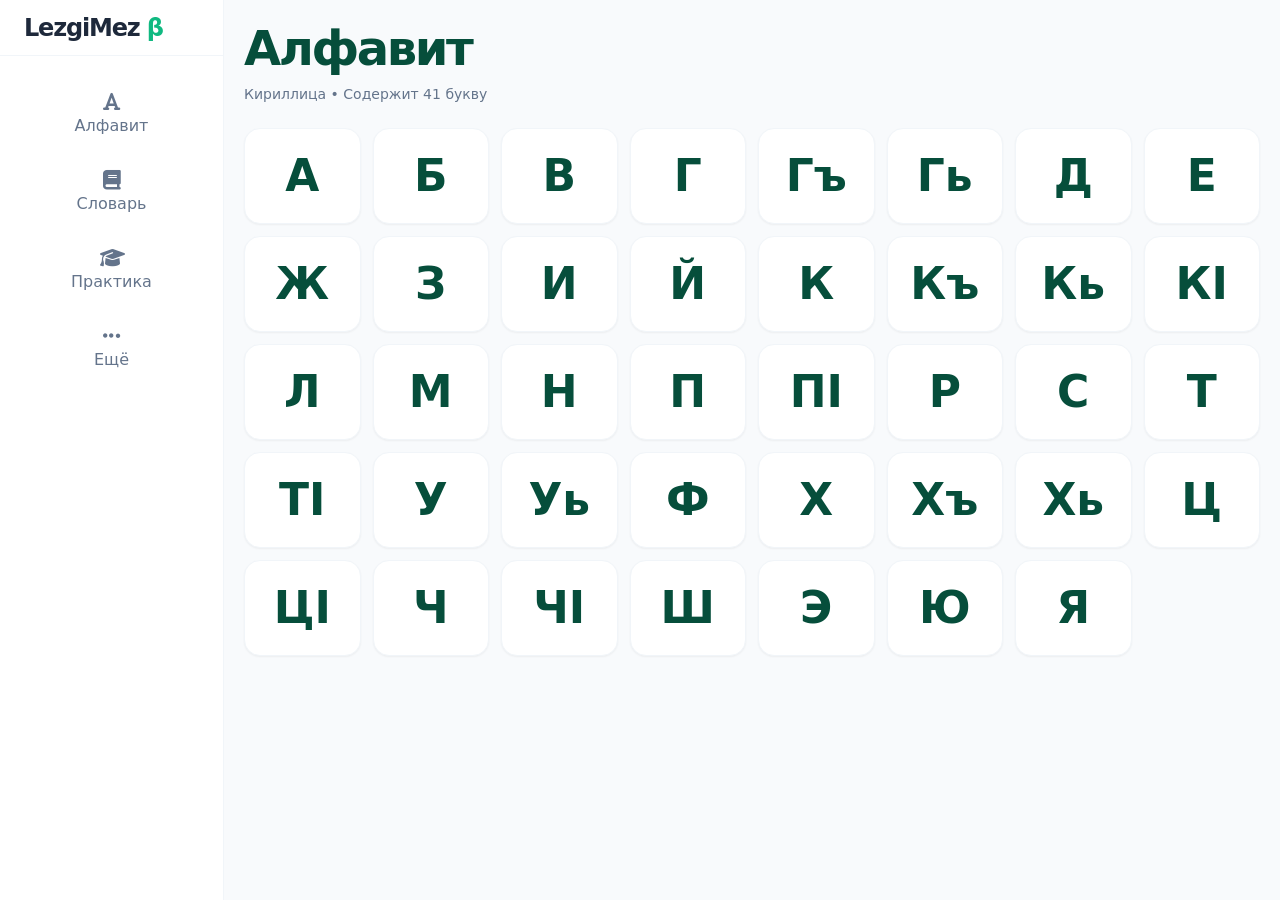
==== index.html @ c04f155b "Initial commit" ====
<!DOCTYPE html>
<html lang="ru" data-theme="light">

<head>
    <meta charset="UTF-8">
    <meta name="viewport"
        content="width=device-width, initial-scale=1.0, viewport-fit=cover">
    <meta http-equiv="Content-Security-Policy" content="default-src 'self'; script-src 'self' https://telegram.org; style-src 'self' 'unsafe-inline'; img-src 'self' data: https:; media-src 'self' data: blob:; font-src 'self'; connect-src 'self';">
    <!-- Telegram Web App SDK -->
    <script src="https://telegram.org/js/telegram-web-app.js"></script>
    <meta name="mobile-web-app-capable" content="yes">
    <meta name="apple-mobile-web-app-status-bar-style" content="default">
    <meta name="theme-color" content="#059669">
    <meta name="description"
        content="LezgiMez — бесплатное приложение для изучения лезгинского языка. Словарь 2900+ слов, интервальное повторение (SRS), грамматика, тесты и карточки. Офлайн-режим.">
    <title>LezgiMez — Изучение лезгинского языка</title>

    <!-- PWA -->
    <link rel="manifest" href="manifest.json">
    <link rel="icon" type="image/svg+xml" href="./icons/icon.svg">
    <link rel="apple-touch-icon" href="./icons/apple-touch-icon.png">

    <!-- Open Graph / Meta -->
    <meta property="og:type" content="website">
    <meta property="og:title" content="LezgiMez — Изучение лезгинского языка">
    <meta property="og:description" content="Интерактивный помощник для изучения лезгинского языка.">
    <meta property="og:image" content="./icons/icon.svg">

    <link rel="stylesheet" href="./output.css">
    <link rel="stylesheet" href="./fa/all.min.css">
    <style>
        /* ========== БЛОКИРОВКА ВЫДЕЛЕНИЯ ТЕКСТА ========== */
        body {
            -webkit-user-select: none;
            -moz-user-select: none;
            -ms-user-select: none;
            user-select: none;
        }
        input, textarea, [contenteditable="true"] {
            -webkit-user-select: text;
            -moz-user-select: text;
            -ms-user-select: text;
            user-select: text;
        }

        /* ========== АНИМАЦИИ ========== */

        /* Fade + Slide Up — для карточек */
        @keyframes fade-in-up {
            from {
                opacity: 0;
                transform: translateY(12px);
            }

            to {
                opacity: 1;
                transform: translateY(0);
            }
        }

        /* Fade In */
        @keyframes fade-in {
            from {
                opacity: 0;
            }

            to {
                opacity: 1;
            }
        }

        /* Scale In */
        @keyframes scale-in {
            from {
                opacity: 0;
                transform: scale(0.95);
            }

            to {
                opacity: 1;
                transform: scale(1);
            }
        }

        /* Slide In From Bottom — для экранов */
        @keyframes slide-in-from-bottom {
            from {
                opacity: 0;
                transform: translateY(20px);
            }

            to {
                opacity: 1;
                transform: translateY(0);
            }
        }

        /* Slide In From Top */
        @keyframes slide-in-from-top {
            from {
                opacity: 0;
                transform: translateY(-12px);
            }

            to {
                opacity: 1;
                transform: translateY(0);
            }
        }

        /* Slide Up — для модалок */
        @keyframes slide-up {
            from {
                transform: translateY(100%);
            }

            to {
                transform: translateY(0);
            }
        }

        /* Shake — для ошибок */
        @keyframes shake {

            0%,
            100% {
                transform: translateX(0);
            }

            20% {
                transform: translateX(-6px);
            }

            40% {
                transform: translateX(6px);
            }

            60% {
                transform: translateX(-4px);
            }

            80% {
                transform: translateX(4px);
            }
        }

        /* Pulse — для лоадера (уже есть, но дублировать не будем) */

        /* Utility классы для прочих анимаций */
        .animate-fade-in {
            animation: fade-in 0.3s ease-out both;
        }

        .animate-scale-in {
            animation: scale-in 0.25s ease-out both;
        }

        .animate-shake {
            animation: shake 0.4s ease-out;
        }

        /* Входная анимация — только при первом показе */
        .app-screen.entrance {
            animation: slide-in-from-bottom 0.25s ease-out both;
        }

        .app-screen.entrance.fast {
            animation-duration: 0.18s;
        }

        /* Анимация букв/слов — однократно, через staggerCards() */

        /* Анимация для модальных окон */
        #word-modal:not(.hidden),
        #practice-modal:not(.hidden) {
            animation: fade-in 0.2s ease-out both;
        }

        #word-modal:not(.hidden) .modal,
        #practice-modal:not(.hidden)>div {
            animation: slide-up 0.3s cubic-bezier(0.32, 0.72, 0, 1) both;
        }

        /* Главный контейнер с мягким серо-голубым фоном */
        main {
            background-color: #f8fafc;
            /* Светлая тема по умолчанию */
        }

        /* Темная тема для main */
        [data-theme="dark"] main {
            background-color: var(--bg-body) !important;
        }

        /* Верхняя и нижняя панели — чисто белые в светлой теме */
        header,
        .bottom-nav {
            background-color: #ffffff !important;
            transition: background-color 0.2s ease;
        }

        /* Темная тема для панелей */
        .dark header,
        .dark .bottom-nav {
            background-color: #1a1a1a !important;
            border-color: #333 !important;
        }

        /* Анимация нижней навигации — активный индикатор */
        .bottom-nav .nav-tab {
            position: relative;
            transition: color 0.2s ease;
        }

        /* Анимация для dropdown панелей */
        .dropdown-panel:not(.hidden) {
            animation: scale-in 0.15s ease-out both;
            transform-origin: top right;
        }

        #practice-category-panel:not(.hidden) {
            transform-origin: bottom left;
        }

        /* Анимация прогресс-бара */
        .progress-bar-fill {
            transition: width 0.4s cubic-bezier(0.4, 0, 0.2, 1);
        }



        html {
            height: 100%;
        }

        body {
            display: flex;
            flex-direction: column;
            height: 100dvh;
            overflow: hidden;
            overscroll-behavior-y: none;
            user-select: none;
            -webkit-user-select: none;
            -ms-user-select: none;
            touch-action: pan-x pan-y;
        }



        /* Запрещаем выделение кнопок и иконок внутри выделяемых областей */
        button, 
        .nav-tab, 
        .dropdown-trigger, 
        .dropdown-option, 
        .letter-card, 
        .flip-card,
        i[class^="fa-"] {
            user-select: none !important;
            -webkit-user-select: none !important;
            -ms-user-select: none !important;
        }

        /* ========== СТИЛИ ПОЛОСЫ ПРОКРУТКИ ========== */
        /* Для стандартных современных браузеров (Firefox) */
        * {
            scrollbar-width: thin;
            scrollbar-color: rgba(4, 120, 87, 0.1) transparent;
        }

        /* Для Webkit-браузеров (Chrome, Safari, Edge) */
        ::-webkit-scrollbar {
            width: 8px;
            height: 8px;
        }

        ::-webkit-scrollbar-track {
            background: transparent;
        }

        ::-webkit-scrollbar-thumb {
            background-color: rgba(4, 120, 87, 0.1);
            border-radius: 9999px;
            border: 2px solid transparent;
            background-clip: content-box;
        }

        ::-webkit-scrollbar-thumb:hover {
            background-color: rgba(4, 120, 87, 0.55);
        }

        /* Настройки для темной темы */
        [data-theme="dark"] * {
            scrollbar-color: rgba(16, 185, 129, 0.15) transparent;
        }

        [data-theme="dark"] ::-webkit-scrollbar-thumb {
            background-color: rgba(16, 185, 129, 0.15);
        }

        [data-theme="dark"] ::-webkit-scrollbar-thumb:hover {
            background-color: rgba(16, 185, 129, 0.45);
        }

        /* Стили для лоадера */
        #app-loader {
            position: fixed;
            inset: 0;
            background: #fff;
            display: flex;
            flex-direction: column;
            align-items: center;
            justify-content: center;
            z-index: 9999;
            transition: opacity 0.5s ease, visibility 0.5s;
            pointer-events: all;
        }

        body.loading {
            overflow: hidden;
        }

        .custom-dropdown .scroll-area {
            scrollbar-width: none;
            -ms-overflow-style: none;
        }

        .custom-dropdown .scroll-area::-webkit-scrollbar {
            display: none;
            width: 0;
            height: 0;
        }

        #app-loader.fade-out {
            opacity: 0;
            visibility: hidden;
            pointer-events: none;
            /* FIX: Safari keeps intercepting touches without this */
        }

        .loader-logo {
            font-size: 2.5rem;
            font-weight: 800;
            color: #059669;
            letter-spacing: -0.05em;
            margin-bottom: 1rem;
            animation: pulse 2s infinite ease-in-out;
        }

        @keyframes pulse {

            0%,
            100% {
                transform: scale(1);
                opacity: 1;
            }

            50% {
                transform: scale(0.95);
                opacity: 0.8;
            }
        }

        .loader-spinner {
            width: 24px;
            height: 24px;
            border: 3px solid #f3f4f6;
            border-top: 3px solid #059669;
            border-radius: 50%;
            animation: spin 1s linear infinite;
        }

        @keyframes spin {
            to {
                transform: rotate(360deg);
            }
        }

        main.max-w-3xl {
            flex: 1;
            width: 100%;
            min-height: 0;
            overflow-y: auto;
            overflow-x: hidden;
            -webkit-overflow-scrolling: touch;
            padding-bottom: 0;
        }


        /* Анимация экранов теперь задаётся выше */

        .grammar-content .grammar-p {
            margin: 1rem 0;
            color: #334155;
            line-height: 1.7;
            font-size: 1rem;
            letter-spacing: -0.01em;
        }

        .grammar-content .grammar-h3 {
            margin: 2.25rem 0 1rem;
            font-size: 1.35rem;
            font-weight: 800;
            color: #0f172a;
            letter-spacing: -0.02em;
            display: flex;
            align-items: center;
            gap: 0.5rem;
        }

        .grammar-content .grammar-lead,
        .grammar-content .grammar-note,
        .grammar-content .grammar-summary,
        .grammar-content .grammar-see {
            margin: 1.5rem 0;
            padding: 1.25rem 1.5rem;
            border-radius: 16px;
            line-height: 1.6;
            font-size: 0.95rem;
            position: relative;
            overflow: hidden;
            box-shadow: 0 4px 6px -1px rgba(0, 0, 0, 0.05), 0 2px 4px -2px rgba(0, 0, 0, 0.025);
        }

        .grammar-content .grammar-note {
            background-color: #fffbeb;
            padding: 1.25rem 1.5rem;
            border-radius: 1rem;
            margin: 1.5rem 0;
            border-left: 4px solid #f59e0b;
        }

        .grammar-wrong {
            color: #e11d48;
        }

        .grammar-right {
            color: #059669;
        }

        .grammar-wrong-card {
            background-color: #fff1f2;
            border: 1px solid #ffe4e6;
            color: #881337;
        }

        .grammar-right-card {
            background-color: #ecfdf5;
            border: 1px solid #d1fae5;
            color: #064e3b;
        }

        .grammar-content .grammar-lead .grammar-strong:first-child,
        .grammar-content .grammar-note .grammar-strong:first-child,
        .grammar-content .grammar-summary .grammar-strong:first-child {
            display: block;
            margin-bottom: 0.4rem;
            font-size: 1.05rem;
            letter-spacing: -0.01em;
            color: inherit;
            font-weight: 800;
        }

        .grammar-content .grammar-lead,
        .grammar-content .grammar-summary {
            background-color: #f0fdf4;
            color: #166534;
            border: 1px solid #dcfce7;
        }

        .grammar-content .grammar-see {
            background-color: #f8fafc;
            color: #475569;
            border: 1.5px dashed #cbd5e1;
            padding: 1rem 1.25rem;
            border-radius: 12px;
            box-shadow: none;
            font-size: 0.9rem;
        }

        .grammar-content .grammar-table-wrapper {
            width: 100%;
            overflow-x: auto;
            margin: 1.5rem 0;
            border-radius: 12px;
            box-shadow: 0 1px 3px 0 rgba(0, 0, 0, 0.1), 0 1px 2px 0 rgba(0, 0, 0, 0.06);
            border: 1px solid #e2e8f0;
        }

        .grammar-content .grammar-table {
            width: 100%;
            border-collapse: collapse;
            text-align: left;
            font-size: 0.95rem;
        }

        .grammar-content .grammar-table th,
        .grammar-content .grammar-table td {
            padding: 0.75rem 1rem;
            border-bottom: 1px solid #e2e8f0;
            white-space: nowrap;
        }

        .grammar-content .grammar-table th {
            background-color: #f8fafc;
            font-weight: 600;
            color: #334155;
        }

        .grammar-content .grammar-table tbody tr:last-child td {
            border-bottom: none;
        }

        .grammar-content .grammar-table tbody tr:hover {
            background-color: #f1f5f9;
        }

        .grammar-content .grammar-ul,
        .grammar-content .grammar-ol {
            margin: 1rem 0;
            padding-left: 1.5rem;
            color: #334155;
            line-height: 1.6;
            display: flex;
            flex-direction: column;
            gap: 0.5rem;
        }

        .grammar-content .grammar-ul {
            list-style-type: disc !important;
        }

        .grammar-content .grammar-ol {
            list-style-type: decimal !important;
        }

        .grammar-content .grammar-ul li,
        .grammar-content .grammar-ol li {
            margin: 0;
            padding: 0;
            background: transparent;
            border: none;
            box-shadow: none;
        }

        .grammar-content .grammar-examples li {
            background: transparent;
            border: none;
            color: #334155;
        }

        .grammar-content .grammar-sublist {
            margin: 0.5rem 0 0 0;
            padding-left: 1.5rem;
            display: flex;
            flex-direction: column;
            gap: 0.35rem;
            list-style-type: circle !important;
        }

        .grammar-content .grammar-sublist li {
            background: transparent;
            border: none;
            color: #475569;
            font-size: 0.89rem;
            padding: 0;
        }

        .grammar-content .grammar-strong {
            font-weight: 800;
            color: #064e3b;
        }

        .grammar-content .grammar-em {
            font-style: italic;
            color: #065f46;
        }

        .grammar-content .grammar-code {
            font-family: ui-monospace, SFMono-Regular, Menlo, Monaco, Consolas, "Liberation Mono", "Courier New", monospace;
            font-size: 0.85em;
            color: #047857;
            background: #ecfeff;
            border: 1px solid #bae6fd;
            border-radius: 0.4rem;
            padding: 0.05rem 0.28rem;
        }

        /* =============== ТЁМНАЯ ТЕМА (серая) =============== */
        [data-theme="dark"] {
            --bg-body: #1e1e1e;
            --bg-surface: #2a2a2a;
            --bg-surface-alt: #323232;
            --bg-emerald-subtle: #1a2e24;
            --bg-amber-subtle: #2e261a;
            --bg-rose-subtle: #2e1a1a;
            --bg-blue-subtle: #1a1e2e;
            --text-primary: #e8e8e8;
            --text-secondary: #a0a0a0;
            --text-muted: #6b6b6b;
            --border-color: #3a3a3a;
            --border-color-strong: #4a4a4a;
        }

        [data-theme="dark"] body {
            background-color: var(--bg-body) !important;
            color: var(--text-primary);
        }

        [data-theme="dark"] #app-loader {
            background: var(--bg-body);
        }

        [data-theme="dark"] .app-header {
            background-color: var(--bg-surface) !important;
            border-color: var(--border-color) !important;
        }

        [data-theme="dark"] .bottom-nav {
            background: rgba(42, 42, 42, 0.95) !important;
            border-color: var(--border-color) !important;
            box-shadow: 0 -4px 20px rgba(0, 0, 0, 0.3);
        }

        @media (min-width: 768px) {
            [data-theme="dark"] .bottom-nav {
                background: var(--bg-body) !important;
                box-shadow: none !important;
            }
        }

        [data-theme="dark"] .bg-white,
        [data-theme="dark"] [class*="bg-white"] {
            background-color: var(--bg-surface) !important;
        }

        [data-theme="dark"] .bg-slate-50,
        [data-theme="dark"] [class*="bg-slate-50"] {
            background-color: var(--bg-surface-alt) !important;
        }

        [data-theme="dark"] .bg-slate-100,
        [data-theme="dark"] [class*="bg-slate-100"] {
            background-color: #383838 !important;
        }

        [data-theme="dark"] .bg-emerald-50,
        [data-theme="dark"] .\!bg-emerald-50 {
            background-color: var(--bg-emerald-subtle) !important;
        }

        [data-theme="dark"] .bg-amber-50,
        [data-theme="dark"] .\!bg-amber-50 {
            background-color: var(--bg-amber-subtle) !important;
        }

        [data-theme="dark"] .bg-rose-50,
        [data-theme="dark"] .\!bg-rose-50,
        [data-theme="dark"] .bg-red-50,
        [data-theme="dark"] .\!bg-red-50 {
            background-color: var(--bg-rose-subtle) !important;
        }

        [data-theme="dark"] .bg-blue-50,
        [data-theme="dark"] .\!bg-blue-50 {
            background-color: var(--bg-blue-subtle) !important;
        }

        [data-theme="dark"] .text-slate-900,
        [data-theme="dark"] .text-slate-800,
        [data-theme="dark"] .text-slate-700 {
            color: var(--text-primary) !important;
        }

        [data-theme="dark"] .text-slate-600 {
            color: #c8c8c8 !important;
        }

        [data-theme="dark"] .text-slate-500,
        [data-theme="dark"] .text-slate-400 {
            color: var(--text-secondary) !important;
        }

        [data-theme="dark"] .text-slate-300 {
            color: var(--text-muted) !important;
        }

        [data-theme="dark"] .text-emerald-950,
        [data-theme="dark"] .text-emerald-900 {
            color: #d4edda !important;
        }

        [data-theme="dark"] .text-emerald-800 {
            color: #a8d8b8 !important;
        }

        [data-theme="dark"] .text-emerald-700 {
            color: #6ecc8c !important;
        }

        [data-theme="dark"] .border-slate-50,
        [data-theme="dark"] .border-slate-100,
        [data-theme="dark"] [class*="border-slate-100"] {
            border-color: var(--border-color) !important;
        }

        [data-theme="dark"] .border-slate-200,
        [data-theme="dark"] [class*="border-slate-200"] {
            border-color: var(--border-color-strong) !important;
        }

        [data-theme="dark"] .border-emerald-100 {
            border-color: #1a4a2a !important;
        }

        [data-theme="dark"] .border-emerald-200 {
            border-color: #1a5a2a !important;
        }

        [data-theme="dark"] .border-emerald-500,
        [data-theme="dark"] [class*="border-emerald-500"] {
            border-color: #065f46 !important;
        }

        [data-theme="dark"] .border-red-300,
        [data-theme="dark"] [class*="border-red-300"] {
            border-color: #991b1b !important;
        }

        [data-theme="dark"] .border-rose-100,
        [data-theme="dark"] .border-red-100 {
            border-color: #4a1a1a !important;
        }

        [data-theme="dark"] .h-px {
            background-color: var(--border-color) !important;
        }

        [data-theme="dark"] .nav-tab.text-slate-500,
        [data-theme="dark"] .nav-tab.text-slate-400 {
            color: var(--text-secondary) !important;
        }

        [data-theme="dark"] .modal {
            background-color: var(--bg-body) !important;
        }

        [data-theme="dark"] #word-modal {
            background: rgba(0, 0, 0, 0.8) !important;
        }

        [data-theme="dark"] #practice-modal {
            background: rgba(0, 0, 0, 0.85) !important;
        }

        [data-theme="dark"] #practice-modal>div {
            background-color: var(--bg-body) !important;
        }

        [data-theme="dark"] .letter-card {
            background-color: var(--bg-surface) !important;
            border-color: var(--border-color) !important;
        }

        [data-theme="dark"] .letter-card:active {
            border-color: #059669 !important;
            background-color: rgba(5, 150, 105, 0.08) !important;
        }

        [data-theme="dark"] .word-card {
            background-color: var(--bg-surface) !important;
            border-color: var(--border-color) !important;
        }

        [data-theme="dark"] .dropdown-panel {
            background-color: var(--bg-surface) !important;
            border-color: var(--border-color) !important;
        }

        [data-theme="dark"] .dropdown-option:hover {
            background-color: #383838 !important;
        }

        [data-theme="dark"] .grammar-wrong {
            color: #fb7185 !important;
        }

        [data-theme="dark"] .grammar-right {
            color: #34d399 !important;
        }

        [data-theme="dark"] .grammar-wrong-card {
            background-color: rgba(136, 19, 55, 0.15) !important;
            border-color: rgba(136, 19, 55, 0.3) !important;
            color: #fecdd3 !important;
        }

        [data-theme="dark"] .grammar-right-card {
            background-color: rgba(6, 78, 59, 0.15) !important;
            border-color: rgba(6, 78, 59, 0.3) !important;
            color: #a7f3d0 !important;
        }

        [data-theme="dark"] .dropdown-option.active,
        [data-theme="dark"] .dropdown-option.active .opt-name {
            background-color: var(--bg-emerald-subtle) !important;
            color: #6ecc8c !important;
        }

        [data-theme="dark"] input,
        [data-theme="dark"] textarea {
            background-color: #333 !important;
            border-color: var(--border-color) !important;
            color: var(--text-primary) !important;
        }

        [data-theme="dark"] input::placeholder,
        [data-theme="dark"] textarea::placeholder {
            color: var(--text-muted) !important;
        }

        [data-theme="dark"] .grammar-content p,
        [data-theme="dark"] .grammar-content ul,
        [data-theme="dark"] .grammar-content ol,
        [data-theme="dark"] .grammar-content li,
        [data-theme="dark"] .grammar-content .grammar-p {
            color: var(--text-secondary) !important;
        }

        [data-theme="dark"] .grammar-content .grammar-table th {
            background-color: #333 !important;
            color: var(--text-primary) !important;
        }

        [data-theme="dark"] .grammar-content .grammar-table td,
        [data-theme="dark"] .grammar-content .grammar-table th {
            border-color: var(--border-color) !important;
        }

        [data-theme="dark"] .grammar-content .grammar-table-wrapper {
            border-color: var(--border-color) !important;
        }

        [data-theme="dark"] .grammar-content .grammar-table tbody tr:hover {
            background-color: #383838 !important;
        }

        [data-theme="dark"] .grammar-content .grammar-lead,
        [data-theme="dark"] .grammar-content .grammar-summary {
            background-color: var(--bg-emerald-subtle) !important;
            color: #a8d8b8 !important;
            border-color: #1a4a2a !important;
        }

        [data-theme="dark"] .grammar-content .grammar-note {
            background-color: var(--bg-amber-subtle) !important;
            color: #d4b878 !important;
        }

        [data-theme="dark"] .grammar-content .grammar-see {
            background-color: #2a2a2a !important;
            color: var(--text-secondary) !important;
        }

        [data-theme="dark"] .grammar-content h3 {
            color: #6ecc8c !important;
        }

        [data-theme="dark"] .grammar-content strong {
            color: #d4edda !important;
        }

        [data-theme="dark"] .grammar-content .grammar-code {
            color: #6ecc8c !important;
            background: #1a3a2a !important;
            border-color: #1a4a2a !important;
        }

        [data-theme="dark"] .grammar-content .grammar-ul,
        [data-theme="dark"] .grammar-content .grammar-ol {
            color: var(--text-secondary) !important;
        }

        [data-theme="dark"] .grammar-content .grammar-examples li {
            color: var(--text-secondary) !important;
        }

        [data-theme="dark"] .grammar-content .grammar-sublist li {
            color: var(--text-muted) !important;
        }

        [data-theme="dark"] .grammar-content .grammar-em {
            color: #6ecc8c !important;
        }

        [data-theme="dark"] .flip-card-inner {
            background-color: var(--bg-surface) !important;
            border-color: var(--border-color) !important;
        }

        [data-theme="dark"] .flip-card-back {
            background-color: var(--bg-emerald-subtle) !important;
            border-color: var(--border-color) !important;
        }

        [data-theme="dark"] .bg-emerald-50\/40,
        [data-theme="dark"] .bg-emerald-50\/50 {
            background-color: rgba(26, 46, 36, 0.7) !important;
        }

        [data-theme="dark"] .bg-emerald-100 {
            background-color: #1a3a2a !important;
        }

        [data-theme="dark"] .text-emerald-100 {
            color: #2a5a3a !important;
        }

        [data-theme="dark"] .text-emerald-600 {
            color: #4ade80 !important;
        }

        [data-theme="dark"] .text-red-600 {
            color: #f87171 !important;
        }

        [data-theme="dark"] #notif-banner {
            background-color: var(--bg-surface) !important;
        }

        [data-theme="dark"] ::selection {
            background: #4a7a5a !important;
            color: #fff !important;
        }

        [data-theme="dark"] .bg-slate-800 {
            background-color: #1a1a1a !important;
        }

        [data-theme="dark"] .border-red-100 {
            border-color: #4a2020 !important;
        }

        [data-theme="dark"] .border-amber-100 {
            border-color: #4a4020 !important;
        }

        [data-theme="dark"] .shadow-sm,
        [data-theme="dark"] .shadow-md,
        [data-theme="dark"] .shadow-lg,
        [data-theme="dark"] .shadow-xl,
        [data-theme="dark"] .shadow-2xl {
            box-shadow: none !important;
        }

        [data-theme="dark"] .bottom-nav {
            box-shadow: 0 -2px 12px rgba(0, 0, 0, 0.4) !important;
        }
    </style>
</head>

<body class="bg-slate-50 text-slate-800 h-[100dvh] overflow-hidden flex flex-col md:flex-row antialiased loading" ontouchstart="">

    <div id="app-loader" role="status" aria-live="polite" aria-label="Загрузка приложения LezgiMez">
        <div class="loader-logo">LezgiMez</div>
        <div class="loader-spinner" aria-hidden="true"></div>
        <div id="loader-status" class="mt-6 text-sm font-semibold text-slate-600">Готовим приложение...</div>
        <div class="mt-4 w-64 h-2 bg-slate-100 rounded-full overflow-hidden" aria-hidden="true">
            <div id="loader-progress-fill" class="h-full bg-emerald-500 rounded-full transition-all duration-300" style="width:0%"></div>
        </div>
        <div id="loader-percent" class="mt-2 text-xs font-bold text-emerald-600">0%</div>
        <div class="mt-6 w-72 max-w-[82vw] text-left text-xs text-slate-500 space-y-2">
            <div id="loader-step-words"><i class="fa-regular fa-circle mr-3 text-slate-300"></i>Словарь</div>
            <div id="loader-step-grammar"><i class="fa-regular fa-circle mr-3 text-slate-300"></i>Грамматика</div>
            <div id="loader-step-audio"><i class="fa-regular fa-circle mr-3 text-slate-300"></i>Озвучка алфавита</div>
        </div>
        <button id="loader-skip-btn" type="button" class="mt-6 text-xs font-bold text-slate-400 hover:text-emerald-600 transition-colors">Открыть сразу</button>
    </div>

    <!-- Desktop Sidebar -->
    <aside class="hidden md:flex flex-col w-56 flex-shrink-0 relative bg-white border-r border-slate-100 z-[60]">
        <div class="h-14 flex items-center px-6 border-b border-slate-100 flex-shrink-0">
            <span class="font-bold text-2xl tracking-tighter">LezgiMez <span class="text-emerald-500">β</span></span>
        </div>
        <div class="flex-1 overflow-y-auto py-6 flex flex-col gap-2 px-4">
            <button data-tab="alphabet" class="nav-tab nav-tab-desktop flex items-center gap-3 px-4 py-3 rounded-2xl text-slate-500 hover:bg-slate-50 transition-colors">
                <i class="fa-solid fa-font text-xl w-6 text-center"></i>
                <span class="font-medium">Алфавит</span>
            </button>
            <button data-tab="vocabulary" class="nav-tab nav-tab-desktop flex items-center gap-3 px-4 py-3 rounded-2xl text-slate-500 hover:bg-slate-50 transition-colors">
                <i class="fa-solid fa-book text-xl w-6 text-center"></i>
                <span class="font-medium">Словарь</span>
            </button>

            <button data-tab="practice" class="nav-tab nav-tab-desktop flex items-center gap-3 px-4 py-3 rounded-2xl text-slate-500 hover:bg-slate-50 transition-colors">
                <i class="fa-solid fa-graduation-cap text-xl w-6 text-center"></i>
                <span class="font-medium">Практика</span>
            </button>
            <button data-tab="more" class="nav-tab nav-tab-desktop flex items-center gap-3 px-4 py-3 rounded-2xl text-slate-500 hover:bg-slate-50 transition-colors">
                <i class="fa-solid fa-ellipsis-h text-xl w-6 text-center"></i>
                <span class="font-medium">Ещё</span>
            </button>
        </div>
    </aside>

    <!-- Top Header -->
    <header class="app-header bg-white border-b border-slate-100 sticky top-0 z-50 md:hidden" style="padding-top: var(--tg-safe-area-inset-top, 0px);">
        <div class="max-w-3xl mx-auto px-5 h-14 flex items-center justify-center relative">
            <div class="flex items-center">
                <span class="font-bold text-2xl tracking-tighter">LezgiMez <span class="text-emerald-500">β</span></span>
            </div>
        </div>
    </header>

    <!-- Main Content Area -->
    <main class="flex-1 w-full overflow-y-auto overflow-x-hidden relative bg-transparent">


        <!-- Update Available Banner -->


        <!-- TAB 1: АЛФАВИТ -->
        <div id="screen-alphabet" class="app-screen active px-5 pt-6 pb-20">
            <div class="mb-6">
                <div class="flex items-center justify-between mb-3">
                    <div>
                        <h1 class="text-5xl font-bold tracking-tighter text-emerald-900">Алфавит</h1>
                    </div>
                </div>
                <p class="text-sm text-slate-500">Кириллица • Содержит 41 букву</p>
            </div>

            <div class="grid grid-cols-4 md:grid-cols-6 lg:grid-cols-8 gap-3" id="alphabet-grid">
                <!-- Populated by JS -->
            </div>
        </div>

        <!-- TAB 2: СЛОВАРЬ -->
        <div id="screen-vocabulary" class="app-screen flex flex-col h-full px-5 pt-6 pb-0">
            <!-- Fixed header area -->
            <div class="flex-shrink-0">
                <div class="mb-5">
                    <h1 class="text-4xl font-bold tracking-tighter text-emerald-900">Словарь</h1>
                    <p id="vocab-stats" class="text-sm text-slate-500 mt-1"></p>
                </div>

                <!-- Search + Filter -->
                <div class="bg-transparent pb-3 -mx-5 px-5">
                    <div class="flex gap-2 items-center">
                        <div class="flex-1 relative flex items-center">
                            <i class="fa-solid fa-search absolute left-4 text-slate-400"></i>
                            <input id="search-input" type="text" placeholder="Поиск слова..."
                                class="w-full pl-10 pr-10 py-3 bg-white border border-slate-200 focus:border-emerald-500 rounded-3xl text-sm outline-none transition-all">
                            <button id="search-clear"
                                class="absolute right-3 w-7 h-7 flex items-center justify-center text-slate-300 hover:text-slate-500 hidden transition-colors">
                                <i class="fa-solid fa-times-circle"></i>
                            </button>
                        </div>
                        <!-- Custom beautiful dropdown -->
                        <div id="category-filter-wrapper" class="custom-dropdown relative flex-shrink-0 w-[138px]">
                            <button id="category-filter-trigger"
                                class="dropdown-trigger w-full flex items-center justify-between px-3.5 py-3 bg-white border border-slate-200 hover:border-emerald-300 active:bg-emerald-50 rounded-3xl text-sm font-medium transition-all">
                                <span class="dropdown-value text-emerald-700">Все</span>
                                <i class="fa-solid fa-chevron-down text-emerald-400 text-xs transition-transform"></i>
                            </button>
                            <div id="category-filter-panel"
                                class="dropdown-panel hidden absolute right-0 z-[70] mt-2 w-[220px] bg-white border border-slate-200 rounded-3xl shadow-2xl overflow-hidden max-h-[280px]">
                                <div class="scroll-area max-h-[280px] overflow-y-auto pt-0 pb-0">
                                    <!-- options populated by JS -->
                                </div>
                            </div>
                        </div>
                    </div>
                    <div id="search-hint"
                        class="hidden mt-2 text-xs text-amber-700 bg-amber-50 border border-amber-200 rounded-2xl px-3 py-2">
                    </div>
                </div>
            </div>

            <!-- Scrollable results area -->
            <div class="flex-1 overflow-y-auto -mx-5 px-5 min-h-0 pb-20"
                style="scrollbar-width: none; -ms-overflow-style: none;">
                <div class="flex items-center justify-between mt-4 mb-3 px-1">
                    <div class="text-sm text-slate-500">
                        Найдено <span id="results-count" class="font-semibold text-emerald-700">1465</span>
                        <span id="demo-badge" class="hidden ml-1 text-amber-600">(демо)</span>
                        <!-- This will be dynamically shown/hidden -->
                    </div>
                </div>

                <div id="vocab-context" class="text-xs sm:text-sm text-slate-600 bg-emerald-50/50 border border-emerald-100 rounded-xl px-3 py-2 mb-3 hidden"></div>
                <div id="words-loading" class="mb-4 hidden"></div>
                <div id="words-grid"
                    class="grid grid-cols-1 md:grid-cols-2 lg:grid-cols-3 xl:grid-cols-4 2xl:grid-cols-5 gap-4 pb-6">
                    <!-- Populated by JS -->
                </div>

                <!-- Pagination -->
                <div id="pagination" class="flex justify-center gap-2 mt-4 mb-8"></div>
            </div>
        </div>

        <!-- TAB 3: ПРАКТИКА -->
        <div id="screen-practice" class="app-screen px-5 pt-6 pb-20">
            <!-- Main Practice View -->
            <div id="practice-main-view">
                <div class="mb-6">
                    <h1 class="text-5xl font-bold tracking-tighter text-emerald-900">Практика</h1>
                    <p class="text-sm text-slate-500 mt-1">Выберите режим и тренируйте память</p>
                </div>

                <div class="space-y-4 md:space-y-0 md:grid md:grid-cols-2 lg:grid-cols-3 md:gap-4">
                    <!-- Course Mode (Hidden per user request) -->
                    <div id="prac-mode-course"
                        class="hidden bg-white border border-slate-100 rounded-3xl p-5 gap-4 items-center cursor-pointer transition-all shadow-sm hover:shadow-md">
                        <div class="w-12 h-12 bg-emerald-100 rounded-2xl flex-shrink-0 flex items-center justify-center">
                            <i class="fa-solid fa-graduation-cap text-emerald-600 text-2xl"></i>
                        </div>
                        <div class="flex-1 min-w-0">
                            <div class="font-bold text-slate-800">Курс</div>
                            <div class="text-sm text-slate-500">Пошаговое обучение</div>
                        </div>
                        <i class="fa-solid fa-chevron-right text-emerald-300"></i>
                    </div>

                    <!-- Grammar Mode -->
                    <div id="prac-mode-grammar"
                        class="bg-white border border-slate-100 rounded-3xl p-5 flex gap-4 items-center cursor-pointer transition-all shadow-sm hover:shadow-md">
                        <div
                            class="w-12 h-12 bg-emerald-100 rounded-2xl flex-shrink-0 flex items-center justify-center">
                            <i class="fa-solid fa-book-open text-emerald-600 text-2xl"></i>
                        </div>
                        <div class="flex-1 min-w-0">
                            <div class="font-bold text-slate-800">Грамматика</div>
                            <div class="text-sm text-slate-500">Грамматический справочник и тесты</div>
                        </div>
                        <i class="fa-solid fa-chevron-right text-emerald-300"></i>
                    </div>

                    <div class="h-px bg-slate-100 my-2 md:hidden"></div>

                    <!-- SRS Repetition (Smart Mode) -->
                    <div id="prac-mode-srs"
                        class="bg-white border border-slate-100 rounded-3xl p-5 flex gap-4 items-center cursor-pointer transition-all shadow-sm hover:shadow-md">
                        <div
                            class="w-12 h-12 bg-emerald-100 rounded-2xl flex-shrink-0 flex items-center justify-center">
                            <i class="fa-solid fa-clock-rotate-left text-emerald-600 text-2xl"></i>
                        </div>
                        <div class="flex-1 min-w-0">
                            <div class="font-bold text-slate-800">Повторение</div>
                            <div class="text-sm text-slate-500">Слова, которые пора закрепить</div>
                        </div>
                        <i class="fa-solid fa-chevron-right text-emerald-300"></i>
                    </div>

                    <!-- Flashcards -->
                    <div id="prac-mode-flashcards"
                        class="bg-white border border-slate-100 rounded-3xl p-5 flex gap-4 items-center cursor-pointer transition-all shadow-sm hover:shadow-md">
                        <div
                            class="w-12 h-12 bg-emerald-100 rounded-2xl flex-shrink-0 flex items-center justify-center">
                            <i class="fa-solid fa-sync text-emerald-600 text-2xl"></i>
                        </div>
                        <div class="flex-1 min-w-0">
                            <div class="font-bold text-slate-800">Карточки</div>
                            <div class="text-sm text-slate-500">Переворачивайте и запоминайте</div>
                        </div>
                        <i class="fa-solid fa-chevron-right text-emerald-300"></i>
                    </div>

                    <!-- Quiz -->
                    <div id="prac-mode-quiz"
                        class="bg-white border border-slate-100 rounded-3xl p-5 flex gap-4 items-center cursor-pointer transition-all shadow-sm hover:shadow-md">
                        <div
                            class="w-12 h-12 bg-emerald-100 rounded-2xl flex-shrink-0 flex items-center justify-center">
                            <i class="fa-solid fa-question-circle text-emerald-600 text-2xl"></i>
                        </div>
                        <div class="flex-1 min-w-0">
                            <div class="font-bold text-slate-800">Тест</div>
                            <div class="text-sm text-slate-500">Вопросы с выбором ответа</div>
                        </div>
                        <i class="fa-solid fa-chevron-right text-emerald-300"></i>
                    </div>

                    <!-- Pairs -->
                    <div id="prac-mode-pairs"
                        class="bg-white border border-slate-100 rounded-3xl p-5 flex gap-4 items-center cursor-pointer transition-all shadow-sm hover:shadow-md">
                        <div
                            class="w-12 h-12 bg-emerald-100 rounded-2xl flex-shrink-0 flex items-center justify-center">
                            <i class="fa-solid fa-puzzle-piece text-emerald-600 text-2xl"></i>
                        </div>
                        <div class="flex-1 min-w-0">
                            <div class="font-bold text-slate-800">Пары</div>
                            <div class="text-sm text-slate-500">Соедините слово и перевод</div>
                        </div>
                        <i class="fa-solid fa-chevron-right text-emerald-300"></i>
                    </div>

                    <!-- Odd Word -->
                    <div id="prac-mode-odd"
                        class="bg-white border border-slate-100 rounded-3xl p-5 flex gap-4 items-center cursor-pointer transition-all shadow-sm hover:shadow-md">
                        <div
                            class="w-12 h-12 bg-emerald-100 rounded-2xl flex-shrink-0 flex items-center justify-center">
                            <i class="fa-solid fa-layer-group text-emerald-600 text-2xl"></i>
                        </div>
                        <div class="flex-1 min-w-0">
                            <div class="font-bold text-slate-800">Лишнее слово</div>
                            <div class="text-sm text-slate-500">Найдите слово, не подходящее по теме</div>
                        </div>
                        <i class="fa-solid fa-chevron-right text-emerald-300"></i>
                    </div>
                </div>

                <div class="mt-8 bg-white border border-slate-100 rounded-3xl p-5 shadow-sm">
                    <div class="text-sm font-bold text-slate-400 mb-3 px-1 uppercase tracking-widest">Категория слов
                    </div>
                    <div id="practice-category-wrapper" class="custom-dropdown relative w-full">
                        <button id="practice-category-trigger"
                            class="dropdown-trigger w-full flex items-center justify-between px-4 py-3 bg-slate-50 border border-slate-100 rounded-2xl text-sm font-semibold transition-all">
                            <span class="dropdown-value text-emerald-700">Все слова</span>
                            <i class="fa-solid fa-chevron-down text-emerald-400 text-xs transition-transform"></i>
                        </button>
                        <div id="practice-category-panel"
                            class="dropdown-panel hidden absolute left-0 right-0 z-[70] bottom-full mb-2 w-full bg-white border border-slate-200 rounded-3xl shadow-2xl overflow-hidden max-h-[280px]">
                            <div class="scroll-area max-h-[280px] overflow-y-auto pt-0 pb-0">
                                <!-- options populated by JS -->
                            </div>
                        </div>
                    </div>
                </div>
            </div>

            <!-- Grammar Units View -->
            <div id="practice-grammar-view" class="hidden">
                <button id="grammar-back-btn"
                    class="hidden md:flex items-center gap-2 text-emerald-600 font-bold mb-6 active:scale-95 transition-transform">
                    <i class="fa-solid fa-arrow-left"></i>
                    <span>К режимам практики</span>
                </button>

                <div class="mb-5 flex justify-between items-center">
                    <div>
                        <h1 class="text-4xl font-bold tracking-tighter text-slate-900">Грамматика</h1>
                        <p id="grammar-stats" class="text-sm text-slate-500 mt-1">Загрузка юнитов...</p>
                    </div>
                    <button id="grammar-search-toggle" type="button" class="w-10 h-10 rounded-full bg-slate-100 flex items-center justify-center text-slate-600 hover:bg-slate-200 transition-colors" title="Поиск">
                        <i class="fa-solid fa-search"></i>
                    </button>
                </div>
                
                <!-- Grammar Search Container (collapsible) -->
                <div id="grammar-search-container" class="hidden mb-6 relative">
                    <div class="relative w-full">
                        <i class="fa-solid fa-search text-slate-400" style="position: absolute; left: 16px; top: 50%; transform: translateY(-50%); pointer-events: none; font-size: 16px;"></i>
                        <input id="grammar-search-input" type="text" placeholder="Поиск по темам, падежам или правилам..." 
                            style="padding-left: 48px; padding-right: 40px;"
                            class="w-full py-3 bg-slate-50 border border-slate-200 rounded-2xl text-base placeholder-slate-400 focus:outline-none focus:bg-white focus:border-emerald-400 transition-colors shadow-sm">
                        <button id="grammar-search-clear" type="button" class="hidden absolute right-4 top-1/2 -translate-y-1/2 text-slate-400 hover:text-slate-600">
                            <i class="fa-solid fa-times"></i>
                        </button>
                    </div>
                    
                    <!-- Suggestions Dropdown Box -->
                    <div id="grammar-search-suggestions" class="hidden absolute left-0 right-0 mt-2 bg-white border border-slate-200 rounded-2xl shadow-xl z-50 max-h-72 overflow-y-auto divide-y divide-slate-100">
                    </div>
                </div>

                <div id="grammar-units-grid" class="grid grid-cols-1 md:grid-cols-2 lg:grid-cols-3 gap-3 pb-4">
                    <!-- Populated by JS -->
                </div>
            </div>
        </div>

        <!-- TAB 4: ЕЩЁ -->
        <div id="screen-more" class="app-screen px-5 pt-6 pb-20">
            <div class="md:max-w-5xl md:mx-auto">
                <div class="mb-8">
                    <h1 class="text-5xl font-bold tracking-tighter text-emerald-900">Ещё</h1>
                </div>

                <div class="space-y-3">


                    <!-- About card -->
                    <div class="bg-white border border-slate-100 rounded-3xl p-5">
                        <div class="font-semibold mb-3 flex items-center gap-x-2">
                            <i class="fa-solid fa-info-circle text-emerald-600"></i>
                            <span>О лезгинском языке</span>
                        </div>
                        <div class="text-base text-slate-600 leading-relaxed">
                            Лезгинский — один из древнейших и богатейших языков Кавказа. Относится к лезгинской ветви
                            нахско-дагестанской семьи.
                            На нём говорят более 650 000 человек, в основном в Южном Дагестане и Северном Азербайджане.
                            <br><br>
                            Язык обладает богатой консонантной системой (включая абруптивные согласные КӀ, ПӀ, ТӀ, ЦӀ,
                            ЧӀ) и сложной эргативной грамматикой.
                            <br><br>
                            <a href="https://ru.wikipedia.org/wiki/%D0%9B%D0%B5%D0%B7%D0%B3%D0%B8%D0%BD%D1%81%D0%BA%D0%B8%D0%B9_%D1%8F%D0%B7%D1%8B%D0%BA"
                                target="_blank" rel="noopener noreferrer"
                                class="text-emerald-600 font-medium flex items-center gap-x-1.5 hover:underline decoration-emerald-200">
                                <span>Подробнее в Википедии</span>
                                <i class="fa-solid fa-arrow-up-right-from-square text-xs"></i>
                            </a>
                        </div>
                    </div>

                    <div class="bg-white border border-slate-100 rounded-3xl p-5 text-base">
                        <div class="flex justify-between items-center py-2">
                            <div class="flex items-center gap-x-3">
                                <i class="fa-solid fa-check-double w-5 text-emerald-600 text-center"></i>
                                <span>Изучено слов</span>
                            </div>
                            <span id="stats-learned" class="font-semibold">0</span>
                        </div>
                        <div class="flex justify-between items-center py-2 border-t border-slate-50">
                            <div class="flex items-center gap-x-3">
                                <i class="fa-solid fa-spinner w-5 text-blue-500 text-center"></i>
                                <span>В процессе</span>
                            </div>
                            <span id="stats-in-progress" class="font-semibold text-slate-500">0</span>
                        </div>
                        <div class="flex justify-between items-center py-2 border-t border-slate-50">
                            <div class="flex items-center gap-x-3">
                                <i class="fa-regular fa-circle w-5 text-slate-400 text-center"></i>
                                <span>Не начатые</span>
                            </div>
                            <span id="stats-not-started" class="font-semibold text-slate-400">0</span>
                        </div>
                        <div class="flex justify-between items-center py-2 border-t border-slate-50">
                            <div class="flex items-center gap-x-3">
                                <i class="fa-solid fa-star w-5 text-amber-500 text-center"></i>
                                <span>Избранное</span>
                            </div>
                            <span id="stats-favs" class="font-semibold">0</span>
                        </div>
                        <div class="flex justify-between items-center py-2 border-t border-slate-50">
                            <div class="flex items-center gap-x-3">
                                <i class="fa-solid fa-fire w-5 text-orange-500 text-center"></i>
                                <span>Пройдено тренировок</span>
                            </div>
                            <span id="stats-quizzes" class="font-semibold">0</span>
                        </div>
                        <div class="flex justify-between items-center py-2 border-t border-slate-50">
                            <div class="flex items-center gap-x-3">
                                <i class="fa-solid fa-chart-bar w-5 text-blue-500 text-center"></i>
                                <span>Средний балл тренировок</span>
                            </div>
                            <span id="stats-avg-score" class="font-semibold text-slate-500">—</span>
                        </div>
                    </div>

                    <!-- Notifications Settings -->
                    <div id="notif-card"
                        class="bg-white border border-slate-100 rounded-3xl p-5 text-base cursor-pointer hover:shadow-md active:scale-[0.98] transition-all duration-200">
                        <div class="flex justify-between items-center">
                            <div class="flex items-center gap-x-3">
                                <i id="notif-bell-icon"
                                    class="fa-solid fa-bell w-5 text-center transition-colors duration-200"></i>
                                <span class="font-semibold">Напоминания</span>
                            </div>
                            <div class="text-slate-300">
                                <i class="fa-solid fa-chevron-right text-xs"></i>
                            </div>
                        </div>
                        <p id="notif-status-text"
                            class="text-xs text-slate-400 mt-2 uppercase tracking-wider font-medium"></p>
                    </div>

                    <!-- Telegram Stars Donation Card -->
                    <div class="bg-white border border-slate-100 rounded-3xl p-5 text-base">
                        <div class="font-semibold mb-2 flex items-center gap-x-2">
                            <i class="fa-solid fa-star text-amber-400 text-lg"></i>
                            <span>Поддержать проект</span>
                        </div>
                        <p class="text-slate-600 text-sm mb-4 leading-relaxed">
                            Если вам нравится приложение LezgiMez, вы можете поддержать нашу работу и оплату серверов добровольным пожертвованием в звёздах Telegram:
                        </p>
                        <div class="grid grid-cols-5 gap-1.5">
                            <button type="button" data-donation-amount="50" class="py-2 bg-slate-50 border border-slate-100 hover:border-amber-300 rounded-2xl flex flex-col items-center justify-center font-bold text-sm active:scale-95 transition-all text-slate-700">
                                <span>50</span>
                                <span class="text-[9px] text-amber-500 mt-0.5"><i class="fa-solid fa-star"></i></span>
                            </button>
                            <button type="button" data-donation-amount="100" class="py-2 bg-slate-50 border border-slate-100 hover:border-amber-300 rounded-2xl flex flex-col items-center justify-center font-bold text-sm active:scale-95 transition-all text-slate-700">
                                <span>100</span>
                                <span class="text-[9px] text-amber-500 mt-0.5"><i class="fa-solid fa-star"></i></span>
                            </button>
                            <button type="button" data-donation-amount="250" class="py-2 bg-slate-50 border border-slate-100 hover:border-amber-300 rounded-2xl flex flex-col items-center justify-center font-bold text-sm active:scale-95 transition-all text-slate-700">
                                <span>250</span>
                                <span class="text-[9px] text-amber-500 mt-0.5"><i class="fa-solid fa-star"></i></span>
                            </button>
                            <button type="button" data-donation-amount="500" class="py-2 bg-slate-50 border border-slate-100 hover:border-amber-300 rounded-2xl flex flex-col items-center justify-center font-bold text-sm active:scale-95 transition-all text-slate-700">
                                <span>500</span>
                                <span class="text-[9px] text-amber-500 mt-0.5"><i class="fa-solid fa-star"></i></span>
                            </button>
                            <button type="button" data-donation-amount="1000" class="py-2 bg-slate-50 border border-slate-100 hover:border-amber-300 rounded-2xl flex flex-col items-center justify-center font-bold text-sm active:scale-95 transition-all text-slate-700">
                                <span>1000</span>
                                <span class="text-[9px] text-amber-500 mt-0.5"><i class="fa-solid fa-star"></i></span>
                            </button>
                        </div>
                    </div>

                    <div class="bg-white border border-slate-100 rounded-3xl p-5 text-base">
                        <div class="flex justify-between items-center py-1">
                            <div class="flex items-center gap-x-3">
                                <i class="fa-solid fa-globe w-5 text-emerald-600"></i>
                                <span>Версия приложения</span>
                            </div>
                            <span class="font-mono text-xs bg-slate-100 px-2 py-0.5 rounded">2.2.19</span>
                        </div>
                        <div class="flex justify-between items-center py-1 border-t mt-3 pt-3 border-slate-100">
                            <div class="flex items-center gap-x-3">
                                <i class="fa-solid fa-database w-5 text-emerald-600"></i>
                                <span>Слов в базе</span>
                            </div>
                            <span id="words-count" class="font-semibold"></span>
                        </div>
                        <div id="update-check-row"
                            class="flex justify-between items-center py-1 border-t mt-3 pt-3 border-slate-100 cursor-pointer hover:text-emerald-600 transition-colors group">
                            <div class="flex items-center gap-x-3">
                                <i id="update-check-icon"
                                    class="fa-solid fa-sync w-5 text-emerald-600 text-center transition-transform group-hover:rotate-180 duration-500"></i>
                                <span>Проверить обновления</span>
                            </div>
                            <div class="flex items-center gap-x-2">
                                <span id="update-status" class="text-xs text-slate-400 font-medium"></span>
                                <i class="fa-solid fa-chevron-right text-slate-300 text-xs"></i>
                            </div>
                        </div>

                    </div>

                    <div class="bg-white border border-slate-100 rounded-3xl p-5 text-base">
                        <div class="font-semibold mb-3 flex items-center gap-x-2">
                            <i class="fa-solid fa-share-nodes text-emerald-600"></i>
                            <span>Соцсети</span>
                        </div>
                        <div class="space-y-2">
                            <a href="https://t.me/lezgimez" target="_blank" rel="noopener noreferrer"
                                class="flex justify-between items-center py-2 px-3 rounded-2xl bg-slate-50 active:bg-slate-100">
                                <div class="flex items-center gap-x-3">
                                    <svg xmlns="http://www.w3.org/2000/svg" viewBox="0 0 496 512" class="w-5 h-5"
                                        fill="#0ea5e9">
                                        <path
                                            d="M248 8C111 8 0 119 0 256s111 248 248 248 248-111 248-248S385 8 248 8zm121.8 169.9l-40.7 191.8c-3 13.6-11.1 16.9-22.4 10.5l-62-45.7-29.9 28.8c-3.3 3.3-6.1 6.1-12.5 6.1l4.4-63.1 114.9-103.8c5-4.4-1.1-6.9-7.7-2.5l-142 89.4-61.2-19.1c-13.3-4.2-13.6-13.3 2.8-19.7l239.1-92.2c11.1-4 20.8 2.7 17.2 19.5z" />
                                    </svg>
                                    <span>Telegram</span>
                                </div>
                                <i class="fa-solid fa-arrow-up-right-from-square text-xs text-slate-400"></i>
                            </a>

                        </div>
                    </div>



                    <div class="bg-white border border-slate-100 rounded-3xl p-5 text-base">
                        <div class="font-semibold mb-3 flex items-center gap-x-2">
                            <i class="fa-solid fa-cloud-arrow-up text-emerald-600"></i>
                            <span>Управление прогрессом</span>
                        </div>
                        <p class="text-slate-600 text-sm mb-4">Сохраните файл с вашими достижениями, чтобы перенести их
                            на
                            другое устройство.</p>
                        <div class="flex gap-3">
                            <button id="export-btn"
                                class="flex-1 py-3 border border-emerald-100 bg-emerald-50 text-emerald-700 rounded-2xl font-medium active:bg-emerald-100 flex items-center justify-center gap-2 transition-colors">
                                <i class="fa-solid fa-download text-xs"></i> Экспорт
                            </button>
                            <label id="import-label"
                                class="flex-1 py-3 border border-slate-100 bg-slate-50 text-slate-700 rounded-2xl font-medium active:bg-slate-100 flex items-center justify-center gap-2 cursor-pointer transition-colors">
                                <i class="fa-solid fa-upload text-xs"></i> Импорт
                                <input id="import-input" type="file" class="hidden" accept=".json">
                            </label>
                        </div>
                    </div>

                    <!-- Theme toggle card -->
                    <div id="theme-toggle-card" role="button" tabindex="0"
                        class="bg-white border border-slate-100 rounded-3xl p-5 text-base cursor-pointer hover:shadow-md active:scale-[0.98] transition-all duration-200">
                        <div class="flex justify-between items-center">
                            <div class="flex items-center gap-x-3">
                                <i id="theme-icon" class="fa-solid fa-moon w-5 text-emerald-600 text-center"></i>
                                <span id="theme-label" class="font-semibold">Тёмная тема</span>
                            </div>
                            <div class="text-slate-300">
                                <i class="fa-solid fa-chevron-right text-xs"></i>
                            </div>
                        </div>
                    </div>

                    <div class="bg-white border border-slate-100 rounded-3xl p-5 text-base">
                        <div class="font-semibold mb-2 flex items-center gap-x-2">
                            <i class="fa-solid fa-comment-dots text-emerald-600"></i>
                            <span>Обратная связь</span>
                        </div>
                        <p class="text-slate-600 text-sm mb-3">Нашли ошибку или хотите предложить улучшение? Напишите нам на почту.</p>
                        <a href="mailto:me@sup.com"
                            class="flex justify-between items-center py-2 px-3 rounded-2xl bg-emerald-50 active:bg-emerald-100 w-full transition-colors border border-emerald-100/50">
                            <div class="flex items-center gap-x-3">
                                <i class="fa-solid fa-envelope text-emerald-600 text-xl"></i>
                                <span class="font-medium text-emerald-800">me@sup.com</span>
                            </div>
                            <i class="fa-solid fa-arrow-up-right-from-square text-xs text-emerald-400"></i>
                        </a>
                    </div>

                    <button id="add-to-home-btn"
                        class="w-full py-4 bg-emerald-600 active:bg-emerald-700 text-white font-semibold rounded-3xl flex items-center justify-center gap-x-2 text-base transition-colors">
                        <i class="fa-solid fa-download"></i>
                        <span>Добавить на главный экран</span>
                    </button>
                </div>
            </div>

            <div class="text-center mt-8 text-xs text-slate-400">
                chalaz away khanvileldi awuna<br>
            </div>
        </div>

        <!-- TAB 5: КУРС -->
        <div id="screen-course" class="app-screen px-5 pt-6 pb-20">
            <!-- Course Main View: modules & units tree -->
            <div id="course-main-view">
                <div class="mb-6">
                    <h1 class="text-5xl font-bold tracking-tighter text-emerald-900 dark:text-emerald-50">Курс</h1>
                    <p id="course-stats" class="text-sm text-slate-500 dark:text-slate-400 mt-1">Загрузка...</p>
                </div>

                <!-- Telegram News Card -->
                <div class="text-xs sm:text-sm text-slate-600 bg-emerald-50/50 border border-emerald-100 rounded-xl px-3.5 py-3 mb-4 space-y-2">
                    <div>
                        <strong class="text-emerald-900">Тестовая версия.</strong>
                        Этот курс запущен в тестовой версии — в нём могут содержаться ошибки, опечатки или неточности, и он не гарантирует какого-либо результата. Пожалуйста, имейте это в виду.
                    </div>
                    <div class="pt-1.5 border-t border-emerald-100/50 text-[11px] sm:text-xs">
                        Сообщить об ошибках и следить за обновлениями проекта можно в 
                        <a href="https://t.me/LezgiMez" target="_blank" rel="noopener noreferrer" class="text-emerald-600 hover:text-emerald-700 font-bold underline">
                            нашем ТГ
                        </a>.
                    </div>
                </div>
                <div id="course-modules-grid" class="space-y-6">
                    <!-- Populated by JS -->
                </div>
            </div>
            <!-- Course Unit View: theory + start exercises -->
            <div id="course-unit-view" class="hidden md:max-w-5xl md:mx-auto">
                <button id="course-unit-back-btn"
                    class="hidden md:flex items-center gap-2 text-emerald-600 font-bold mb-6 active:scale-95 transition-transform">
                    <i class="fa-solid fa-arrow-left"></i>
                    <span>К модулям</span>
                </button>
                <div id="course-unit-content" class="max-w-none"></div>
            </div>
        </div>

    </main>

    <!-- Bottom Navigation -->
    <nav
        class="bottom-nav fixed bottom-0 left-0 right-0 max-w-3xl mx-auto border-t border-slate-100 z-50 safe-bottom bg-white transition-colors md:hidden">
        <div class="grid grid-cols-4 text-sm w-full">
            <button data-tab="alphabet" id="tab-alphabet"
                class="nav-tab py-2 text-emerald-600 active transition-colors">
                <i class="fa-solid fa-font text-xl mb-0.5 text-center"></i>
                <span class="font-medium text-xs sm:text-sm">Алфавит</span>
            </button>
            <button data-tab="vocabulary" id="tab-vocabulary"
                class="nav-tab py-2 text-slate-500 transition-colors">
                <i class="fa-solid fa-book text-xl mb-0.5 text-center"></i>
                <span class="font-medium text-xs sm:text-sm">Словарь</span>
            </button>

            <button data-tab="practice" id="tab-practice"
                class="nav-tab py-2 text-slate-500 transition-colors">
                <i class="fa-solid fa-graduation-cap text-xl mb-0.5 text-center"></i>
                <span class="font-medium text-xs sm:text-sm">Практика</span>
            </button>
            <button data-tab="more" id="tab-more"
                class="nav-tab py-2 text-slate-500 transition-colors">
                <i class="fa-solid fa-ellipsis-h text-xl mb-0.5 text-center"></i>
                <span class="font-medium text-xs sm:text-sm">Ещё</span>
            </button>
        </div>
    </nav>

    <div id="word-modal"
        class="hidden fixed inset-0 bg-black/70 backdrop-blur z-[120] flex items-end md:items-center justify-center p-0 md:p-6"
        role="dialog" aria-modal="true" aria-labelledby="modal-word-title">
        <div class="modal bg-white w-full max-w-3xl md:rounded-3xl overflow-hidden flex flex-col max-h-[100%] h-full md:h-auto md:max-h-[90vh]">
            <div id="modal-content" class="flex flex-col flex-1 min-h-0 overflow-hidden"></div>
        </div>
    </div>

    <!-- Practice Modal (full screen) -->
    <div id="practice-modal" class="hidden fixed inset-0 bg-white md:bg-black/70 md:backdrop-blur z-[110] flex flex-col md:items-center md:justify-center p-0 md:p-6" role="dialog"
        aria-modal="true">
        <div class="w-full h-full md:max-h-[90vh] md:max-w-5xl md:bg-white md:rounded-3xl overflow-hidden flex flex-col md:shadow-2xl">
            <div id="practice-content" class="flex-1 overflow-auto md:bg-slate-50 md:rounded-b-3xl md:rounded-t-3xl"></div>
        </div>
    </div>

    <!-- Offline indicator -->
    <div id="offline-banner"
        class="hidden fixed top-14 left-1/2 -translate-x-1/2 bg-orange-500 text-white text-xs px-4 py-1.5 rounded-2xl shadow flex items-center gap-x-2 z-[60]">
        <i class="fa-solid fa-wifi-slash"></i>
        <span>Работаем оффлайн</span>
    </div>
    <div id="custom-app-alert" class="hidden"></div>
    <script src="./js/utils.js?v=3"></script>
    <script src="./js/state.js?v=3"></script>
    <script src="./js/telegram.js?v=4"></script>
    <script src="./js/ui.js?v=29"></script>
    <script src="./js/srs.js?v=25"></script>
    <script src="./js/course.js?v=3"></script>
    <script src="./js/messenger.js?v=3"></script>
    <script src="./js/app.js?v=3"></script>
</body>

</html>
---- output.css ----
*,:after,:before{--tw-border-spacing-x:0;--tw-border-spacing-y:0;--tw-translate-x:0;--tw-translate-y:0;--tw-rotate:0;--tw-skew-x:0;--tw-skew-y:0;--tw-scale-x:1;--tw-scale-y:1;--tw-pan-x: ;--tw-pan-y: ;--tw-pinch-zoom: ;--tw-scroll-snap-strictness:proximity;--tw-gradient-from-position: ;--tw-gradient-via-position: ;--tw-gradient-to-position: ;--tw-ordinal: ;--tw-slashed-zero: ;--tw-numeric-figure: ;--tw-numeric-spacing: ;--tw-numeric-fraction: ;--tw-ring-inset: ;--tw-ring-offset-width:0px;--tw-ring-offset-color:#fff;--tw-ring-color:rgba(59,130,246,.5);--tw-ring-offset-shadow:0 0 #0000;--tw-ring-shadow:0 0 #0000;--tw-shadow:0 0 #0000;--tw-shadow-colored:0 0 #0000;--tw-blur: ;--tw-brightness: ;--tw-contrast: ;--tw-grayscale: ;--tw-hue-rotate: ;--tw-invert: ;--tw-saturate: ;--tw-sepia: ;--tw-drop-shadow: ;--tw-backdrop-blur: ;--tw-backdrop-brightness: ;--tw-backdrop-contrast: ;--tw-backdrop-grayscale: ;--tw-backdrop-hue-rotate: ;--tw-backdrop-invert: ;--tw-backdrop-opacity: ;--tw-backdrop-saturate: ;--tw-backdrop-sepia: ;--tw-contain-size: ;--tw-contain-layout: ;--tw-contain-paint: ;--tw-contain-style: }::backdrop{--tw-border-spacing-x:0;--tw-border-spacing-y:0;--tw-translate-x:0;--tw-translate-y:0;--tw-rotate:0;--tw-skew-x:0;--tw-skew-y:0;--tw-scale-x:1;--tw-scale-y:1;--tw-pan-x: ;--tw-pan-y: ;--tw-pinch-zoom: ;--tw-scroll-snap-strictness:proximity;--tw-gradient-from-position: ;--tw-gradient-via-position: ;--tw-gradient-to-position: ;--tw-ordinal: ;--tw-slashed-zero: ;--tw-numeric-figure: ;--tw-numeric-spacing: ;--tw-numeric-fraction: ;--tw-ring-inset: ;--tw-ring-offset-width:0px;--tw-ring-offset-color:#fff;--tw-ring-color:rgba(59,130,246,.5);--tw-ring-offset-shadow:0 0 #0000;--tw-ring-shadow:0 0 #0000;--tw-shadow:0 0 #0000;--tw-shadow-colored:0 0 #0000;--tw-blur: ;--tw-brightness: ;--tw-contrast: ;--tw-grayscale: ;--tw-hue-rotate: ;--tw-invert: ;--tw-saturate: ;--tw-sepia: ;--tw-drop-shadow: ;--tw-backdrop-blur: ;--tw-backdrop-brightness: ;--tw-backdrop-contrast: ;--tw-backdrop-grayscale: ;--tw-backdrop-hue-rotate: ;--tw-backdrop-invert: ;--tw-backdrop-opacity: ;--tw-backdrop-saturate: ;--tw-backdrop-sepia: ;--tw-contain-size: ;--tw-contain-layout: ;--tw-contain-paint: ;--tw-contain-style: }/*! tailwindcss v3.4.19 | MIT License | https://tailwindcss.com*/*,:after,:before{box-sizing:border-box;border:0 solid #e5e7eb}:after,:before{--tw-content:""}:host,html{line-height:1.5;-webkit-text-size-adjust:100%;-moz-tab-size:4;-o-tab-size:4;tab-size:4;font-family:ui-sans-serif,system-ui,sans-serif,Apple Color Emoji,Segoe UI Emoji,Segoe UI Symbol,Noto Color Emoji;font-feature-settings:normal;font-variation-settings:normal;-webkit-tap-highlight-color:transparent}body{margin:0;line-height:inherit}hr{height:0;color:inherit;border-top-width:1px}abbr:where([title]){-webkit-text-decoration:underline dotted;text-decoration:underline dotted}h1,h2,h3,h4,h5,h6{font-size:inherit;font-weight:inherit}a{color:inherit;text-decoration:inherit}b,strong{font-weight:bolder}code,kbd,pre,samp{font-family:ui-monospace,SFMono-Regular,Menlo,Monaco,Consolas,Liberation Mono,Courier New,monospace;font-feature-settings:normal;font-variation-settings:normal;font-size:1em}small{font-size:80%}sub,sup{font-size:75%;line-height:0;position:relative;vertical-align:baseline}sub{bottom:-.25em}sup{top:-.5em}table{text-indent:0;border-color:inherit;border-collapse:collapse}button,input,optgroup,select,textarea{font-family:inherit;font-feature-settings:inherit;font-variation-settings:inherit;font-size:100%;font-weight:inherit;line-height:inherit;letter-spacing:inherit;color:inherit;margin:0;padding:0}button,select{text-transform:none}button,input:where([type=button]),input:where([type=reset]),input:where([type=submit]){-webkit-appearance:button;background-color:transparent;background-image:none}:-moz-focusring{outline:auto}:-moz-ui-invalid{box-shadow:none}progress{vertical-align:baseline}::-webkit-inner-spin-button,::-webkit-outer-spin-button{height:auto}[type=search]{-webkit-appearance:textfield;outline-offset:-2px}::-webkit-search-decoration{-webkit-appearance:none}::-webkit-file-upload-button{-webkit-appearance:button;font:inherit}summary{display:list-item}blockquote,dd,dl,figure,h1,h2,h3,h4,h5,h6,hr,p,pre{margin:0}fieldset{margin:0}fieldset,legend{padding:0}menu,ol,ul{list-style:none;margin:0;padding:0}dialog{padding:0}textarea{resize:vertical}input::-moz-placeholder,textarea::-moz-placeholder{opacity:1;color:#9ca3af}input::placeholder,textarea::placeholder{opacity:1;color:#9ca3af}[role=button],button{cursor:pointer}:disabled{cursor:default}audio,canvas,embed,iframe,img,object,svg,video{display:block;vertical-align:middle}img,video{max-width:100%;height:auto}[hidden]:where(:not([hidden=until-found])){display:none}.container{width:100%}@media (min-width:640px){.container{max-width:640px}}@media (min-width:768px){.container{max-width:768px}}@media (min-width:1024px){.container{max-width:1024px}}@media (min-width:1280px){.container{max-width:1280px}}@media (min-width:1536px){.container{max-width:1536px}}.pointer-events-none{pointer-events:none}.invisible{visibility:hidden}.collapse{visibility:collapse}.static{position:static}.fixed{position:fixed}.absolute{position:absolute}.relative{position:relative}.sticky{position:sticky}.inset-0{inset:0}.-bottom-24{bottom:-6rem}.-left-0\.5{left:-.125rem}.-left-24{left:-6rem}.-right-1{right:-.25rem}.-right-24{right:-6rem}.-top-1{top:-.25rem}.-top-24{top:-6rem}.bottom-0{bottom:0}.bottom-full{bottom:100%}.left-0{left:0}.left-1\/2{left:50%}.left-4{left:1rem}.right-0{right:0}.right-3{right:.75rem}.right-4{right:1rem}.right-5{right:1.25rem}.top-0{top:0}.top-1\/2{top:50%}.top-14{top:3.5rem}.z-10{z-index:10}.z-50{z-index:50}.z-\[110\]{z-index:110}.z-\[120\]{z-index:120}.z-\[60\]{z-index:60}.z-\[70\]{z-index:70}.z-\[9999\]{z-index:9999}.col-span-full{grid-column:1/-1}.-mx-5{margin-left:-1.25rem;margin-right:-1.25rem}.mx-auto{margin-left:auto;margin-right:auto}.my-2{margin-top:.5rem;margin-bottom:.5rem}.-mr-1{margin-right:-.25rem}.mb-0\.5{margin-bottom:.125rem}.mb-1{margin-bottom:.25rem}.mb-1\.5{margin-bottom:.375rem}.mb-2{margin-bottom:.5rem}.mb-3{margin-bottom:.75rem}.mb-4{margin-bottom:1rem}.mb-5{margin-bottom:1.25rem}.mb-6{margin-bottom:1.5rem}.mb-8{margin-bottom:2rem}.ml-1{margin-left:.25rem}.ml-4{margin-left:1rem}.ml-auto{margin-left:auto}.mr-1{margin-right:.25rem}.mr-3{margin-right:.75rem}.mr-4{margin-right:1rem}.mt-0{margin-top:0}.mt-0\.5{margin-top:.125rem}.mt-1{margin-top:.25rem}.mt-1\.5{margin-top:.375rem}.mt-10{margin-top:2.5rem}.mt-2{margin-top:.5rem}.mt-3{margin-top:.75rem}.mt-3\.5{margin-top:.875rem}.mt-4{margin-top:1rem}.mt-6{margin-top:1.5rem}.mt-8{margin-top:2rem}.mt-9{margin-top:2.25rem}.mt-auto{margin-top:auto}.block{display:block}.inline{display:inline}.flex{display:flex}.inline-flex{display:inline-flex}.table{display:table}.\!grid{display:grid!important}.grid{display:grid}.hidden{display:none}.h-1{height:.25rem}.h-10{height:2.5rem}.h-12{height:3rem}.h-14{height:3.5rem}.h-16{height:4rem}.h-2{height:.5rem}.h-20{height:5rem}.h-24{height:6rem}.h-48{height:12rem}.h-5{height:1.25rem}.h-7{height:1.75rem}.h-8{height:2rem}.h-\[100dvh\]{height:100dvh}.h-full{height:100%}.h-px{height:1px}.max-h-72{max-height:18rem}.max-h-\[100\%\]{max-height:100%}.max-h-\[280px\]{max-height:280px}.min-h-0{min-height:0}.min-h-\[100dvh\]{min-height:100dvh}.min-h-\[56px\]{min-height:56px}.w-10{width:2.5rem}.w-12{width:3rem}.w-14{width:3.5rem}.w-16{width:4rem}.w-20{width:5rem}.w-24{width:6rem}.w-48{width:12rem}.w-5{width:1.25rem}.w-56{width:14rem}.w-6{width:1.5rem}.w-64{width:16rem}.w-7{width:1.75rem}.w-72{width:18rem}.w-8{width:2rem}.w-\[138px\]{width:138px}.w-\[220px\]{width:220px}.w-full{width:100%}.min-w-0{min-width:0}.max-w-3xl{max-width:48rem}.max-w-\[280px\]{max-width:280px}.max-w-\[300px\]{max-width:300px}.max-w-\[45\%\]{max-width:45%}.max-w-\[480px\]{max-width:480px}.max-w-\[82vw\]{max-width:82vw}.max-w-\[85\%\]{max-width:85%}.max-w-md{max-width:28rem}.max-w-none{max-width:none}.max-w-sm{max-width:24rem}.flex-1{flex:1 1 0%}.flex-shrink-0,.shrink-0{flex-shrink:0}.border-collapse{border-collapse:collapse}.-translate-x-1\/2{--tw-translate-x:-50%}.-translate-x-1\/2,.-translate-y-1\/2{transform:translate(var(--tw-translate-x),var(--tw-translate-y)) rotate(var(--tw-rotate)) skewX(var(--tw-skew-x)) skewY(var(--tw-skew-y)) scaleX(var(--tw-scale-x)) scaleY(var(--tw-scale-y))}.-translate-y-1\/2{--tw-translate-y:-50%}.scale-105{--tw-scale-x:1.05;--tw-scale-y:1.05}.scale-105,.transform{transform:translate(var(--tw-translate-x),var(--tw-translate-y)) rotate(var(--tw-rotate)) skewX(var(--tw-skew-x)) skewY(var(--tw-skew-y)) scaleX(var(--tw-scale-x)) scaleY(var(--tw-scale-y))}@keyframes bounce{0%,to{transform:translateY(-25%);animation-timing-function:cubic-bezier(.8,0,1,1)}50%{transform:none;animation-timing-function:cubic-bezier(0,0,.2,1)}}.animate-bounce{animation:bounce 1s infinite}@keyframes pulse{50%{opacity:.5}}.animate-pulse{animation:pulse 2s cubic-bezier(.4,0,.6,1) infinite}.cursor-not-allowed{cursor:not-allowed}.cursor-pointer{cursor:pointer}.select-none{-webkit-user-select:none;-moz-user-select:none;user-select:none}.resize-none{resize:none}.grid-cols-1{grid-template-columns:repeat(1,minmax(0,1fr))}.grid-cols-4{grid-template-columns:repeat(4,minmax(0,1fr))}.grid-cols-5{grid-template-columns:repeat(5,minmax(0,1fr))}.flex-col{flex-direction:column}.flex-wrap{flex-wrap:wrap}.items-start{align-items:flex-start}.items-end{align-items:flex-end}.items-center{align-items:center}.justify-center{justify-content:center}.justify-between{justify-content:space-between}.gap-1{gap:.25rem}.gap-1\.5{gap:.375rem}.gap-2{gap:.5rem}.gap-2\.5{gap:.625rem}.gap-3{gap:.75rem}.gap-4{gap:1rem}.gap-x-1\.5{-moz-column-gap:.375rem;column-gap:.375rem}.gap-x-2{-moz-column-gap:.5rem;column-gap:.5rem}.gap-x-3{-moz-column-gap:.75rem;column-gap:.75rem}.space-y-2>:not([hidden])~:not([hidden]){--tw-space-y-reverse:0;margin-top:calc(.5rem*(1 - var(--tw-space-y-reverse)));margin-bottom:calc(.5rem*var(--tw-space-y-reverse))}.space-y-3>:not([hidden])~:not([hidden]){--tw-space-y-reverse:0;margin-top:calc(.75rem*(1 - var(--tw-space-y-reverse)));margin-bottom:calc(.75rem*var(--tw-space-y-reverse))}.space-y-4>:not([hidden])~:not([hidden]){--tw-space-y-reverse:0;margin-top:calc(1rem*(1 - var(--tw-space-y-reverse)));margin-bottom:calc(1rem*var(--tw-space-y-reverse))}.space-y-6>:not([hidden])~:not([hidden]){--tw-space-y-reverse:0;margin-top:calc(1.5rem*(1 - var(--tw-space-y-reverse)));margin-bottom:calc(1.5rem*var(--tw-space-y-reverse))}.divide-y>:not([hidden])~:not([hidden]){--tw-divide-y-reverse:0;border-top-width:calc(1px*(1 - var(--tw-divide-y-reverse)));border-bottom-width:calc(1px*var(--tw-divide-y-reverse))}.divide-slate-100>:not([hidden])~:not([hidden]){--tw-divide-opacity:1;border-color:rgb(241 245 249/var(--tw-divide-opacity,1))}.self-start{align-self:flex-start}.self-end{align-self:flex-end}.overflow-auto{overflow:auto}.overflow-hidden{overflow:hidden}.overflow-y-auto{overflow-y:auto}.overflow-x-hidden{overflow-x:hidden}.truncate{overflow:hidden;text-overflow:ellipsis;white-space:nowrap}.whitespace-normal{white-space:normal}.break-words{overflow-wrap:break-word}.rounded{border-radius:.25rem}.rounded-2xl{border-radius:1rem}.rounded-3xl{border-radius:1.5rem}.rounded-full{border-radius:9999px}.rounded-xl{border-radius:.75rem}.rounded-b-none{border-bottom-right-radius:0;border-bottom-left-radius:0}.rounded-r-2xl{border-top-right-radius:1rem;border-bottom-right-radius:1rem}.rounded-t-none{border-top-left-radius:0;border-top-right-radius:0}.border{border-width:1px}.border-2{border-width:2px}.border-b{border-bottom-width:1px}.border-b-0{border-bottom-width:0}.border-l-4{border-left-width:4px}.border-r{border-right-width:1px}.border-t{border-top-width:1px}.border-t-0{border-top-width:0}.border-dashed{border-style:dashed}.\!border-emerald-500{--tw-border-opacity:1!important;border-color:rgb(16 185 129/var(--tw-border-opacity,1))!important}.\!border-red-300{--tw-border-opacity:1!important;border-color:rgb(252 165 165/var(--tw-border-opacity,1))!important}.border-amber-100{--tw-border-opacity:1;border-color:rgb(254 243 199/var(--tw-border-opacity,1))}.border-amber-200{--tw-border-opacity:1;border-color:rgb(253 230 138/var(--tw-border-opacity,1))}.border-amber-200\/50{border-color:hsla(48,97%,77%,.5)}.border-emerald-100{--tw-border-opacity:1;border-color:rgb(209 250 229/var(--tw-border-opacity,1))}.border-emerald-100\/50{border-color:rgba(209,250,229,.5)}.border-emerald-200{--tw-border-opacity:1;border-color:rgb(167 243 208/var(--tw-border-opacity,1))}.border-emerald-300{--tw-border-opacity:1;border-color:rgb(110 231 183/var(--tw-border-opacity,1))}.border-emerald-400{--tw-border-opacity:1;border-color:rgb(52 211 153/var(--tw-border-opacity,1))}.border-emerald-500{--tw-border-opacity:1;border-color:rgb(16 185 129/var(--tw-border-opacity,1))}.border-emerald-600{--tw-border-opacity:1;border-color:rgb(5 150 105/var(--tw-border-opacity,1))}.border-green-500{--tw-border-opacity:1;border-color:rgb(34 197 94/var(--tw-border-opacity,1))}.border-red-100{--tw-border-opacity:1;border-color:rgb(254 226 226/var(--tw-border-opacity,1))}.border-red-300{--tw-border-opacity:1;border-color:rgb(252 165 165/var(--tw-border-opacity,1))}.border-red-400{--tw-border-opacity:1;border-color:rgb(248 113 113/var(--tw-border-opacity,1))}.border-red-500{--tw-border-opacity:1;border-color:rgb(239 68 68/var(--tw-border-opacity,1))}.border-red-600{--tw-border-opacity:1;border-color:rgb(220 38 38/var(--tw-border-opacity,1))}.border-rose-100\/50{border-color:rgba(255,228,230,.5)}.border-slate-100{--tw-border-opacity:1;border-color:rgb(241 245 249/var(--tw-border-opacity,1))}.border-slate-200{--tw-border-opacity:1;border-color:rgb(226 232 240/var(--tw-border-opacity,1))}.border-slate-200\/50{border-color:rgba(226,232,240,.5)}.border-slate-50{--tw-border-opacity:1;border-color:rgb(248 250 252/var(--tw-border-opacity,1))}.border-t-slate-100{--tw-border-opacity:1;border-top-color:rgb(241 245 249/var(--tw-border-opacity,1))}.border-t-white\/10{border-top-color:hsla(0,0%,100%,.1)}.\!bg-amber-50{--tw-bg-opacity:1!important;background-color:rgb(255 251 235/var(--tw-bg-opacity,1))!important}.\!bg-blue-50{--tw-bg-opacity:1!important;background-color:rgb(239 246 255/var(--tw-bg-opacity,1))!important}.\!bg-emerald-50{--tw-bg-opacity:1!important;background-color:rgb(236 253 245/var(--tw-bg-opacity,1))!important}.\!bg-red-50{--tw-bg-opacity:1!important;background-color:rgb(254 242 242/var(--tw-bg-opacity,1))!important}.bg-\[\#121212\]{--tw-bg-opacity:1;background-color:rgb(18 18 18/var(--tw-bg-opacity,1))}.bg-amber-100{--tw-bg-opacity:1;background-color:rgb(254 243 199/var(--tw-bg-opacity,1))}.bg-amber-50{--tw-bg-opacity:1;background-color:rgb(255 251 235/var(--tw-bg-opacity,1))}.bg-black\/60{background-color:rgba(0,0,0,.6)}.bg-black\/70{background-color:rgba(0,0,0,.7)}.bg-blue-50{--tw-bg-opacity:1;background-color:rgb(239 246 255/var(--tw-bg-opacity,1))}.bg-emerald-100{--tw-bg-opacity:1;background-color:rgb(209 250 229/var(--tw-bg-opacity,1))}.bg-emerald-50{--tw-bg-opacity:1;background-color:rgb(236 253 245/var(--tw-bg-opacity,1))}.bg-emerald-50\/40{background-color:rgba(236,253,245,.4)}.bg-emerald-50\/50{background-color:rgba(236,253,245,.5)}.bg-emerald-500{--tw-bg-opacity:1;background-color:rgb(16 185 129/var(--tw-bg-opacity,1))}.bg-emerald-500\/10{background-color:rgba(16,185,129,.1)}.bg-emerald-600{--tw-bg-opacity:1;background-color:rgb(5 150 105/var(--tw-bg-opacity,1))}.bg-green-100{--tw-bg-opacity:1;background-color:rgb(220 252 231/var(--tw-bg-opacity,1))}.bg-orange-500{--tw-bg-opacity:1;background-color:rgb(249 115 22/var(--tw-bg-opacity,1))}.bg-red-50{--tw-bg-opacity:1;background-color:rgb(254 242 242/var(--tw-bg-opacity,1))}.bg-red-500{--tw-bg-opacity:1;background-color:rgb(239 68 68/var(--tw-bg-opacity,1))}.bg-rose-50{--tw-bg-opacity:1;background-color:rgb(255 241 242/var(--tw-bg-opacity,1))}.bg-slate-100{--tw-bg-opacity:1;background-color:rgb(241 245 249/var(--tw-bg-opacity,1))}.bg-slate-100\/60{background-color:rgba(241,245,249,.6)}.bg-slate-50{--tw-bg-opacity:1;background-color:rgb(248 250 252/var(--tw-bg-opacity,1))}.bg-slate-800{--tw-bg-opacity:1;background-color:rgb(30 41 59/var(--tw-bg-opacity,1))}.bg-teal-500\/10{background-color:rgba(20,184,166,.1)}.bg-transparent{background-color:transparent}.bg-white{--tw-bg-opacity:1;background-color:rgb(255 255 255/var(--tw-bg-opacity,1))}.bg-gradient-to-tr{background-image:linear-gradient(to top right,var(--tw-gradient-stops))}.from-emerald-50{--tw-gradient-from:#ecfdf5 var(--tw-gradient-from-position);--tw-gradient-to:rgba(236,253,245,0) var(--tw-gradient-to-position);--tw-gradient-stops:var(--tw-gradient-from),var(--tw-gradient-to)}.to-teal-50{--tw-gradient-to:#f0fdfa var(--tw-gradient-to-position)}.p-0{padding:0}.p-1{padding:.25rem}.p-3{padding:.75rem}.p-4{padding:1rem}.p-5{padding:1.25rem}.p-6{padding:1.5rem}.p-8{padding:2rem}.px-1{padding-left:.25rem;padding-right:.25rem}.px-16{padding-left:4rem;padding-right:4rem}.px-2{padding-left:.5rem;padding-right:.5rem}.px-2\.5{padding-left:.625rem;padding-right:.625rem}.px-3{padding-left:.75rem;padding-right:.75rem}.px-3\.5{padding-left:.875rem;padding-right:.875rem}.px-4{padding-left:1rem;padding-right:1rem}.px-5{padding-left:1.25rem;padding-right:1.25rem}.px-6{padding-left:1.5rem;padding-right:1.5rem}.px-8{padding-left:2rem;padding-right:2rem}.py-0\.5{padding-top:.125rem;padding-bottom:.125rem}.py-1{padding-top:.25rem;padding-bottom:.25rem}.py-1\.5{padding-top:.375rem;padding-bottom:.375rem}.py-10{padding-top:2.5rem;padding-bottom:2.5rem}.py-12{padding-top:3rem;padding-bottom:3rem}.py-2{padding-top:.5rem;padding-bottom:.5rem}.py-3{padding-top:.75rem;padding-bottom:.75rem}.py-3\.5{padding-top:.875rem;padding-bottom:.875rem}.py-4{padding-top:1rem;padding-bottom:1rem}.py-6{padding-top:1.5rem;padding-bottom:1.5rem}.py-8{padding-top:2rem;padding-bottom:2rem}.pb-0{padding-bottom:0}.pb-10{padding-bottom:2.5rem}.pb-2{padding-bottom:.5rem}.pb-20{padding-bottom:5rem}.pb-3{padding-bottom:.75rem}.pb-4{padding-bottom:1rem}.pb-5{padding-bottom:1.25rem}.pb-6{padding-bottom:1.5rem}.pb-8{padding-bottom:2rem}.pl-10{padding-left:2.5rem}.pr-10{padding-right:2.5rem}.pr-2{padding-right:.5rem}.pt-0{padding-top:0}.pt-1\.5{padding-top:.375rem}.pt-10{padding-top:2.5rem}.pt-2{padding-top:.5rem}.pt-3{padding-top:.75rem}.pt-4{padding-top:1rem}.pt-6{padding-top:1.5rem}.text-left{text-align:left}.text-center{text-align:center}.text-right{text-align:right}.font-mono{font-family:ui-monospace,SFMono-Regular,Menlo,Monaco,Consolas,Liberation Mono,Courier New,monospace}.text-2xl{font-size:1.5rem;line-height:2rem}.text-3xl{font-size:1.875rem;line-height:2.25rem}.text-4xl{font-size:2.25rem;line-height:2.5rem}.text-5xl{font-size:3rem;line-height:1}.text-\[0\.95rem\]{font-size:.95rem}.text-\[10\.5px\]{font-size:10.5px}.text-\[10px\]{font-size:10px}.text-\[11px\]{font-size:11px}.text-\[13px\]{font-size:13px}.text-\[17px\]{font-size:17px}.text-\[42px\]{font-size:42px}.text-\[56px\]{font-size:56px}.text-\[9px\]{font-size:9px}.text-base{font-size:1rem;line-height:1.5rem}.text-lg{font-size:1.125rem;line-height:1.75rem}.text-sm{font-size:.875rem;line-height:1.25rem}.text-xl{font-size:1.25rem;line-height:1.75rem}.text-xs{font-size:.75rem;line-height:1rem}.font-bold{font-weight:700}.font-extrabold{font-weight:800}.font-medium{font-weight:500}.font-semibold{font-weight:600}.uppercase{text-transform:uppercase}.italic{font-style:italic}.leading-none{line-height:1}.leading-relaxed{line-height:1.625}.leading-snug{line-height:1.375}.leading-tight{line-height:1.25}.tracking-\[1\.5px\]{letter-spacing:1.5px}.tracking-tight{letter-spacing:-.025em}.tracking-tighter{letter-spacing:-.05em}.tracking-wider{letter-spacing:.05em}.tracking-widest{letter-spacing:.1em}.text-amber-400{--tw-text-opacity:1;color:rgb(251 191 36/var(--tw-text-opacity,1))}.text-amber-500{--tw-text-opacity:1;color:rgb(245 158 11/var(--tw-text-opacity,1))}.text-amber-600{--tw-text-opacity:1;color:rgb(217 119 6/var(--tw-text-opacity,1))}.text-amber-700{--tw-text-opacity:1;color:rgb(180 83 9/var(--tw-text-opacity,1))}.text-amber-800{--tw-text-opacity:1;color:rgb(146 64 14/var(--tw-text-opacity,1))}.text-blue-500{--tw-text-opacity:1;color:rgb(59 130 246/var(--tw-text-opacity,1))}.text-emerald-100{--tw-text-opacity:1;color:rgb(209 250 229/var(--tw-text-opacity,1))}.text-emerald-300{--tw-text-opacity:1;color:rgb(110 231 183/var(--tw-text-opacity,1))}.text-emerald-400{--tw-text-opacity:1;color:rgb(52 211 153/var(--tw-text-opacity,1))}.text-emerald-500{--tw-text-opacity:1;color:rgb(16 185 129/var(--tw-text-opacity,1))}.text-emerald-600{--tw-text-opacity:1;color:rgb(5 150 105/var(--tw-text-opacity,1))}.text-emerald-700{--tw-text-opacity:1;color:rgb(4 120 87/var(--tw-text-opacity,1))}.text-emerald-800{--tw-text-opacity:1;color:rgb(6 95 70/var(--tw-text-opacity,1))}.text-emerald-900{--tw-text-opacity:1;color:rgb(6 78 59/var(--tw-text-opacity,1))}.text-emerald-950{--tw-text-opacity:1;color:rgb(2 44 34/var(--tw-text-opacity,1))}.text-green-800{--tw-text-opacity:1;color:rgb(22 101 52/var(--tw-text-opacity,1))}.text-orange-500{--tw-text-opacity:1;color:rgb(249 115 22/var(--tw-text-opacity,1))}.text-red-400{--tw-text-opacity:1;color:rgb(248 113 113/var(--tw-text-opacity,1))}.text-red-500{--tw-text-opacity:1;color:rgb(239 68 68/var(--tw-text-opacity,1))}.text-red-600{--tw-text-opacity:1;color:rgb(220 38 38/var(--tw-text-opacity,1))}.text-red-700{--tw-text-opacity:1;color:rgb(185 28 28/var(--tw-text-opacity,1))}.text-rose-600{--tw-text-opacity:1;color:rgb(225 29 72/var(--tw-text-opacity,1))}.text-slate-200{--tw-text-opacity:1;color:rgb(226 232 240/var(--tw-text-opacity,1))}.text-slate-300{--tw-text-opacity:1;color:rgb(203 213 225/var(--tw-text-opacity,1))}.text-slate-400{--tw-text-opacity:1;color:rgb(148 163 184/var(--tw-text-opacity,1))}.text-slate-500{--tw-text-opacity:1;color:rgb(100 116 139/var(--tw-text-opacity,1))}.text-slate-600{--tw-text-opacity:1;color:rgb(71 85 105/var(--tw-text-opacity,1))}.text-slate-700{--tw-text-opacity:1;color:rgb(51 65 85/var(--tw-text-opacity,1))}.text-slate-800{--tw-text-opacity:1;color:rgb(30 41 59/var(--tw-text-opacity,1))}.text-slate-900{--tw-text-opacity:1;color:rgb(15 23 42/var(--tw-text-opacity,1))}.text-white{--tw-text-opacity:1;color:rgb(255 255 255/var(--tw-text-opacity,1))}.underline{text-decoration-line:underline}.decoration-emerald-200{text-decoration-color:#a7f3d0}.antialiased{-webkit-font-smoothing:antialiased;-moz-osx-font-smoothing:grayscale}.placeholder-slate-400::-moz-placeholder{--tw-placeholder-opacity:1;color:rgb(148 163 184/var(--tw-placeholder-opacity,1))}.placeholder-slate-400::placeholder{--tw-placeholder-opacity:1;color:rgb(148 163 184/var(--tw-placeholder-opacity,1))}.opacity-0{opacity:0}.opacity-40{opacity:.4}.opacity-50{opacity:.5}.opacity-70{opacity:.7}.opacity-90{opacity:.9}.shadow{--tw-shadow:0 1px 3px 0 rgba(0,0,0,.1),0 1px 2px -1px rgba(0,0,0,.1);--tw-shadow-colored:0 1px 3px 0 var(--tw-shadow-color),0 1px 2px -1px var(--tw-shadow-color)}.shadow,.shadow-2xl{box-shadow:var(--tw-ring-offset-shadow,0 0 #0000),var(--tw-ring-shadow,0 0 #0000),var(--tw-shadow)}.shadow-2xl{--tw-shadow:0 25px 50px -12px rgba(0,0,0,.25);--tw-shadow-colored:0 25px 50px -12px var(--tw-shadow-color)}.shadow-lg{--tw-shadow:0 10px 15px -3px rgba(0,0,0,.1),0 4px 6px -4px rgba(0,0,0,.1);--tw-shadow-colored:0 10px 15px -3px var(--tw-shadow-color),0 4px 6px -4px var(--tw-shadow-color)}.shadow-lg,.shadow-md{box-shadow:var(--tw-ring-offset-shadow,0 0 #0000),var(--tw-ring-shadow,0 0 #0000),var(--tw-shadow)}.shadow-md{--tw-shadow:0 4px 6px -1px rgba(0,0,0,.1),0 2px 4px -2px rgba(0,0,0,.1);--tw-shadow-colored:0 4px 6px -1px var(--tw-shadow-color),0 2px 4px -2px var(--tw-shadow-color)}.shadow-sm{--tw-shadow:0 1px 2px 0 rgba(0,0,0,.05);--tw-shadow-colored:0 1px 2px 0 var(--tw-shadow-color)}.shadow-sm,.shadow-xl{box-shadow:var(--tw-ring-offset-shadow,0 0 #0000),var(--tw-ring-shadow,0 0 #0000),var(--tw-shadow)}.shadow-xl{--tw-shadow:0 20px 25px -5px rgba(0,0,0,.1),0 8px 10px -6px rgba(0,0,0,.1);--tw-shadow-colored:0 20px 25px -5px var(--tw-shadow-color),0 8px 10px -6px var(--tw-shadow-color)}.shadow-emerald-100{--tw-shadow-color:#d1fae5;--tw-shadow:var(--tw-shadow-colored)}.shadow-emerald-200{--tw-shadow-color:#a7f3d0;--tw-shadow:var(--tw-shadow-colored)}.outline-none{outline:2px solid transparent;outline-offset:2px}.blur-3xl{--tw-blur:blur(64px)}.blur-3xl,.drop-shadow-md{filter:var(--tw-blur) var(--tw-brightness) var(--tw-contrast) var(--tw-grayscale) var(--tw-hue-rotate) var(--tw-invert) var(--tw-saturate) var(--tw-sepia) var(--tw-drop-shadow)}.drop-shadow-md{--tw-drop-shadow:drop-shadow(0 4px 3px rgba(0,0,0,.07)) drop-shadow(0 2px 2px rgba(0,0,0,.06))}.filter{filter:var(--tw-blur) var(--tw-brightness) var(--tw-contrast) var(--tw-grayscale) var(--tw-hue-rotate) var(--tw-invert) var(--tw-saturate) var(--tw-sepia) var(--tw-drop-shadow)}.backdrop-blur{--tw-backdrop-blur:blur(8px)}.backdrop-blur,.backdrop-blur-sm{-webkit-backdrop-filter:var(--tw-backdrop-blur) var(--tw-backdrop-brightness) var(--tw-backdrop-contrast) var(--tw-backdrop-grayscale) var(--tw-backdrop-hue-rotate) var(--tw-backdrop-invert) var(--tw-backdrop-opacity) var(--tw-backdrop-saturate) var(--tw-backdrop-sepia);backdrop-filter:var(--tw-backdrop-blur) var(--tw-backdrop-brightness) var(--tw-backdrop-contrast) var(--tw-backdrop-grayscale) var(--tw-backdrop-hue-rotate) var(--tw-backdrop-invert) var(--tw-backdrop-opacity) var(--tw-backdrop-saturate) var(--tw-backdrop-sepia)}.backdrop-blur-sm{--tw-backdrop-blur:blur(4px)}.transition{transition-property:color,background-color,border-color,text-decoration-color,fill,stroke,opacity,box-shadow,transform,filter,-webkit-backdrop-filter;transition-property:color,background-color,border-color,text-decoration-color,fill,stroke,opacity,box-shadow,transform,filter,backdrop-filter;transition-property:color,background-color,border-color,text-decoration-color,fill,stroke,opacity,box-shadow,transform,filter,backdrop-filter,-webkit-backdrop-filter;transition-timing-function:cubic-bezier(.4,0,.2,1);transition-duration:.15s}.transition-all{transition-property:all;transition-timing-function:cubic-bezier(.4,0,.2,1);transition-duration:.15s}.transition-colors{transition-property:color,background-color,border-color,text-decoration-color,fill,stroke;transition-timing-function:cubic-bezier(.4,0,.2,1);transition-duration:.15s}.transition-opacity{transition-property:opacity;transition-timing-function:cubic-bezier(.4,0,.2,1);transition-duration:.15s}.transition-transform{transition-property:transform;transition-timing-function:cubic-bezier(.4,0,.2,1);transition-duration:.15s}.duration-200{transition-duration:.2s}.duration-300{transition-duration:.3s}.duration-500{transition-duration:.5s}.ease-out{transition-timing-function:cubic-bezier(0,0,.2,1)}:root{--primary:#059669}html{font-size:16px}body{font-family:Inter,ui-sans-serif,system-ui,-apple-system,sans-serif;-webkit-tap-highlight-color:transparent;touch-action:manipulation}body,html{touch-action:pan-x pan-y}a,button,input,select,textarea{touch-action:manipulation}.lezgin-text{font-size:1.5rem;line-height:1.05;font-weight:700;letter-spacing:-.03em}.app-screen{display:none}.app-screen.active{display:block}.app-screen.active.flex{display:flex}.bottom-nav{box-shadow:0 -4px 20px rgba(0,0,0,.08);-webkit-backdrop-filter:blur(20px);backdrop-filter:blur(20px);background:hsla(0,0%,100%,.95)}.nav-tab{transition:all .2s cubic-bezier(.4,0,.2,1);min-height:56px;display:flex;flex-direction:column;align-items:center;justify-content:center;gap:2px}.nav-tab.active{color:#059669}.nav-tab.active i{transform:scale(1.1)}.custom-dropdown .dropdown-panel{animation:dropdownPop .15s ease forwards;scrollbar-width:none}.custom-dropdown .dropdown-panel::-webkit-scrollbar{display:none}.scroll-area{-webkit-overflow-scrolling:touch;overscroll-behavior:contain;scrollbar-width:none;-ms-overflow-style:none}.scroll-area::-webkit-scrollbar{display:none;width:0;height:0}@keyframes dropdownPop{0%{opacity:0;transform:translateY(-8px) scale(.98)}to{opacity:1;transform:translateY(0) scale(1)}}.dropdown-option{padding:10px 16px;font-size:14px;transition:all .1s ease}.dropdown-option:hover{background:#f8fafc}.dropdown-option.active{background:#ecfdf5;color:#166534;font-weight:500;border-left:3px solid #10b981;padding-left:13px}.dropdown-option .count{color:#4ade80;font-size:12px;margin-left:8px}.letter-card{transition:transform .2s ease,box-shadow .2s ease;touch-action:manipulation}.letter-card:active{transform:scale(.95)}.word-card:active{transform:scale(.98)}.flip-card{perspective:1200px;height:270px}.flip-card-inner{position:relative;width:100%;height:100%;text-align:center;transition:transform .6s cubic-bezier(.34,1.56,.64,1);transform-style:preserve-3d;-webkit-transform-style:preserve-3d;will-change:transform}.flip-card.flipped .flip-card-inner{transform:rotateY(180deg)}.flip-card-back,.flip-card-front{position:absolute;width:100%;height:100%;backface-visibility:hidden;-webkit-backface-visibility:hidden;border-radius:24px;box-shadow:0 10px 25px rgba(0,0,0,.05),0 2px 10px rgba(0,0,0,.04);transform:translateZ(0)}.flip-card-back{transform:rotateY(180deg) translateZ(0)}.modal{animation:modalPop .35s cubic-bezier(.34,1.56,.64,1)}.safe-bottom{padding-bottom:env(safe-area-inset-bottom,12px)}.app-header{padding-top:max(var(--tg-safe-area-inset-top,env(safe-area-inset-top,12px)),12px)}.section-header{position:relative;display:inline-block}.section-header:after{content:"";position:absolute;bottom:-6px;left:0;width:55%;height:3px;background:linear-gradient(90deg,#059669,#10b981);border-radius:3px}.ipa-text{font-family:ui-monospace,SFMono-Regular,Menlo,Monaco,Consolas,Liberation Mono,Courier New,monospace;font-size:.875rem;color:#64748b}.grammar-content h3{font-size:1.25rem;font-weight:700;color:#065f46;margin-top:1.5rem;margin-bottom:.75rem}.grammar-content p{margin-bottom:16px;line-height:1.6;color:#334155}.grammar-content ul{margin-bottom:16px}.grammar-content li{margin-left:1.25rem;list-style-type:disc;margin-bottom:8px;color:#475569;line-height:1.6}.grammar-content strong{color:#064e3b;font-weight:700}.grammar-content code{background:#f1f5f9;padding:2px 4px;border-radius:4px;font-family:monospace;font-size:.875rem;color:#047857}@keyframes modalPop{0%{opacity:0;transform:scale(.92) translateY(8px)}to{opacity:1;transform:scale(1) translateY(0)}}@keyframes slideUp{0%{opacity:0;transform:translateY(100%)}to{opacity:1;transform:translateY(0)}}.install-banner{animation:slideUp .4s ease}@keyframes scale-in{0%{opacity:0;transform:scale(.95)}to{opacity:1;transform:scale(1)}}@keyframes shake{0%,to{transform:translateX(0)}20%{transform:translateX(-6px)}40%{transform:translateX(6px)}60%{transform:translateX(-4px)}80%{transform:translateX(4px)}}.shake{animation:shake .4s ease}.msg-bot{align-self:flex-start;border-radius:1rem;border-top-left-radius:.125rem;border-width:1px;--tw-border-opacity:1;border-color:rgb(241 245 249/var(--tw-border-opacity,1));background-color:rgb(255 255 255/var(--tw-bg-opacity,1));color:rgb(30 41 59/var(--tw-text-opacity,1))}.msg-bot,.msg-user{max-width:80%;--tw-bg-opacity:1;padding:.625rem 1rem;font-size:.875rem;line-height:1.25rem;line-height:1.625;--tw-text-opacity:1;--tw-shadow:0 1px 2px 0 rgba(0,0,0,.05);--tw-shadow-colored:0 1px 2px 0 var(--tw-shadow-color);box-shadow:var(--tw-ring-offset-shadow,0 0 #0000),var(--tw-ring-shadow,0 0 #0000),var(--tw-shadow)}.msg-user{align-self:flex-end;border-radius:1rem;border-bottom-right-radius:.125rem;background-color:rgb(5 150 105/var(--tw-bg-opacity,1));color:rgb(255 255 255/var(--tw-text-opacity,1))}.msg-system{align-self:center;border-radius:9999px;--tw-bg-opacity:1;background-color:rgb(241 245 249/var(--tw-bg-opacity,1));padding:.25rem .75rem;font-size:.75rem;line-height:1rem;--tw-text-opacity:1;color:rgb(148 163 184/var(--tw-text-opacity,1))}.puzzle-chip{cursor:pointer;border-radius:.75rem;border-width:2px;--tw-border-opacity:1;border-color:rgb(226 232 240/var(--tw-border-opacity,1));--tw-bg-opacity:1;background-color:rgb(255 255 255/var(--tw-bg-opacity,1));padding:.5rem .875rem;font-size:.875rem;line-height:1.25rem;font-weight:700;--tw-text-opacity:1;color:rgb(30 41 59/var(--tw-text-opacity,1));--tw-shadow:0 1px 2px 0 rgba(0,0,0,.05);--tw-shadow-colored:0 1px 2px 0 var(--tw-shadow-color);box-shadow:var(--tw-ring-offset-shadow,0 0 #0000),var(--tw-ring-shadow,0 0 #0000),var(--tw-shadow);transition-property:all;transition-timing-function:cubic-bezier(.4,0,.2,1);transition-duration:.15s}.puzzle-chip:active{--tw-scale-x:.95;--tw-scale-y:.95;transform:translate(var(--tw-translate-x),var(--tw-translate-y)) rotate(var(--tw-rotate)) skewX(var(--tw-skew-x)) skewY(var(--tw-skew-y)) scaleX(var(--tw-scale-x)) scaleY(var(--tw-scale-y))}.puzzle-chip.affix{--tw-border-opacity:1;border-color:rgb(153 246 228/var(--tw-border-opacity,1));--tw-text-opacity:1;color:rgb(15 118 110/var(--tw-text-opacity,1))}.puzzle-chip.selected{--tw-border-opacity:1;border-color:rgb(5 150 105/var(--tw-border-opacity,1));--tw-bg-opacity:1;background-color:rgb(5 150 105/var(--tw-bg-opacity,1));--tw-text-opacity:1;color:rgb(255 255 255/var(--tw-text-opacity,1))}.puzzle-chip.disabled{pointer-events:none;opacity:.3}.lezgi-key{cursor:pointer;border-radius:.5rem;border-width:1px;--tw-border-opacity:1;border-color:rgb(226 232 240/var(--tw-border-opacity,1));--tw-bg-opacity:1;background-color:rgb(255 255 255/var(--tw-bg-opacity,1));padding:.375rem .5rem;font-family:ui-monospace,SFMono-Regular,Menlo,Monaco,Consolas,Liberation Mono,Courier New,monospace;font-size:.75rem;line-height:1rem;--tw-text-opacity:1;color:rgb(51 65 85/var(--tw-text-opacity,1));--tw-shadow:0 1px 2px 0 rgba(0,0,0,.05);--tw-shadow-colored:0 1px 2px 0 var(--tw-shadow-color);box-shadow:var(--tw-ring-offset-shadow,0 0 #0000),var(--tw-ring-shadow,0 0 #0000),var(--tw-shadow);transition-property:all;transition-timing-function:cubic-bezier(.4,0,.2,1);transition-duration:.15s}.lezgi-key:active{--tw-scale-x:.95;--tw-scale-y:.95;transform:translate(var(--tw-translate-x),var(--tw-translate-y)) rotate(var(--tw-rotate)) skewX(var(--tw-skew-x)) skewY(var(--tw-skew-y)) scaleX(var(--tw-scale-x)) scaleY(var(--tw-scale-y));--tw-bg-opacity:1;background-color:rgb(241 245 249/var(--tw-bg-opacity,1))}.hover\:border-amber-300:hover{--tw-border-opacity:1;border-color:rgb(252 211 77/var(--tw-border-opacity,1))}.hover\:border-emerald-300:hover{--tw-border-opacity:1;border-color:rgb(110 231 183/var(--tw-border-opacity,1))}.hover\:bg-emerald-600:hover{--tw-bg-opacity:1;background-color:rgb(5 150 105/var(--tw-bg-opacity,1))}.hover\:bg-emerald-700:hover{--tw-bg-opacity:1;background-color:rgb(4 120 87/var(--tw-bg-opacity,1))}.hover\:bg-red-100:hover{--tw-bg-opacity:1;background-color:rgb(254 226 226/var(--tw-bg-opacity,1))}.hover\:bg-slate-200:hover{--tw-bg-opacity:1;background-color:rgb(226 232 240/var(--tw-bg-opacity,1))}.hover\:bg-slate-50:hover{--tw-bg-opacity:1;background-color:rgb(248 250 252/var(--tw-bg-opacity,1))}.hover\:text-emerald-600:hover{--tw-text-opacity:1;color:rgb(5 150 105/var(--tw-text-opacity,1))}.hover\:text-emerald-700:hover{--tw-text-opacity:1;color:rgb(4 120 87/var(--tw-text-opacity,1))}.hover\:text-red-600:hover{--tw-text-opacity:1;color:rgb(220 38 38/var(--tw-text-opacity,1))}.hover\:text-slate-500:hover{--tw-text-opacity:1;color:rgb(100 116 139/var(--tw-text-opacity,1))}.hover\:text-slate-600:hover{--tw-text-opacity:1;color:rgb(71 85 105/var(--tw-text-opacity,1))}.hover\:underline:hover{text-decoration-line:underline}.hover\:shadow-md:hover{--tw-shadow:0 4px 6px -1px rgba(0,0,0,.1),0 2px 4px -2px rgba(0,0,0,.1);--tw-shadow-colored:0 4px 6px -1px var(--tw-shadow-color),0 2px 4px -2px var(--tw-shadow-color);box-shadow:var(--tw-ring-offset-shadow,0 0 #0000),var(--tw-ring-shadow,0 0 #0000),var(--tw-shadow)}.focus\:border-emerald-400:focus{--tw-border-opacity:1;border-color:rgb(52 211 153/var(--tw-border-opacity,1))}.focus\:border-emerald-500:focus{--tw-border-opacity:1;border-color:rgb(16 185 129/var(--tw-border-opacity,1))}.focus\:bg-white:focus{--tw-bg-opacity:1;background-color:rgb(255 255 255/var(--tw-bg-opacity,1))}.focus\:outline-none:focus{outline:2px solid transparent;outline-offset:2px}.focus\:ring-2:focus{--tw-ring-offset-shadow:var(--tw-ring-inset) 0 0 0 var(--tw-ring-offset-width) var(--tw-ring-offset-color);--tw-ring-shadow:var(--tw-ring-inset) 0 0 0 calc(2px + var(--tw-ring-offset-width)) var(--tw-ring-color);box-shadow:var(--tw-ring-offset-shadow),var(--tw-ring-shadow),var(--tw-shadow,0 0 #0000)}.focus\:ring-emerald-500\/50:focus{--tw-ring-color:rgba(16,185,129,.5)}.active\:scale-125:active{--tw-scale-x:1.25;--tw-scale-y:1.25}.active\:scale-125:active,.active\:scale-95:active{transform:translate(var(--tw-translate-x),var(--tw-translate-y)) rotate(var(--tw-rotate)) skewX(var(--tw-skew-x)) skewY(var(--tw-skew-y)) scaleX(var(--tw-scale-x)) scaleY(var(--tw-scale-y))}.active\:scale-95:active{--tw-scale-x:.95;--tw-scale-y:.95}.active\:scale-\[0\.98\]:active{--tw-scale-x:0.98;--tw-scale-y:0.98;transform:translate(var(--tw-translate-x),var(--tw-translate-y)) rotate(var(--tw-rotate)) skewX(var(--tw-skew-x)) skewY(var(--tw-skew-y)) scaleX(var(--tw-scale-x)) scaleY(var(--tw-scale-y))}.active\:border-emerald-200:active{--tw-border-opacity:1;border-color:rgb(167 243 208/var(--tw-border-opacity,1))}.active\:border-emerald-300:active{--tw-border-opacity:1;border-color:rgb(110 231 183/var(--tw-border-opacity,1))}.active\:border-emerald-500:active{--tw-border-opacity:1;border-color:rgb(16 185 129/var(--tw-border-opacity,1))}.active\:bg-emerald-100:active{--tw-bg-opacity:1;background-color:rgb(209 250 229/var(--tw-bg-opacity,1))}.active\:bg-emerald-100\/80:active{background-color:rgba(209,250,229,.8)}.active\:bg-emerald-50:active{--tw-bg-opacity:1;background-color:rgb(236 253 245/var(--tw-bg-opacity,1))}.active\:bg-emerald-600:active{--tw-bg-opacity:1;background-color:rgb(5 150 105/var(--tw-bg-opacity,1))}.active\:bg-emerald-700:active{--tw-bg-opacity:1;background-color:rgb(4 120 87/var(--tw-bg-opacity,1))}.active\:bg-rose-100:active{--tw-bg-opacity:1;background-color:rgb(255 228 230/var(--tw-bg-opacity,1))}.active\:bg-slate-100:active{--tw-bg-opacity:1;background-color:rgb(241 245 249/var(--tw-bg-opacity,1))}.active\:bg-slate-200:active{--tw-bg-opacity:1;background-color:rgb(226 232 240/var(--tw-bg-opacity,1))}.active\:bg-slate-50:active{--tw-bg-opacity:1;background-color:rgb(248 250 252/var(--tw-bg-opacity,1))}.active\:text-emerald-700:active{--tw-text-opacity:1;color:rgb(4 120 87/var(--tw-text-opacity,1))}.active\:text-slate-400:active{--tw-text-opacity:1;color:rgb(148 163 184/var(--tw-text-opacity,1))}.group:hover .group-hover\:rotate-180{--tw-rotate:180deg;transform:translate(var(--tw-translate-x),var(--tw-translate-y)) rotate(var(--tw-rotate)) skewX(var(--tw-skew-x)) skewY(var(--tw-skew-y)) scaleX(var(--tw-scale-x)) scaleY(var(--tw-scale-y))}.group:hover .group-hover\:text-emerald-600{--tw-text-opacity:1;color:rgb(5 150 105/var(--tw-text-opacity,1))}.dark\:border-white\/5:is([data-theme=dark] *){border-color:hsla(0,0%,100%,.05)}.dark\:bg-\[\#1c1c1e\]:is([data-theme=dark] *){--tw-bg-opacity:1;background-color:rgb(28 28 30/var(--tw-bg-opacity,1))}.dark\:bg-\[\#2c2c2e\]:is([data-theme=dark] *){--tw-bg-opacity:1;background-color:rgb(44 44 46/var(--tw-bg-opacity,1))}.dark\:bg-blue-500\/10:is([data-theme=dark] *){background-color:rgba(59,130,246,.1)}.dark\:bg-emerald-500\/10:is([data-theme=dark] *){background-color:rgba(16,185,129,.1)}.dark\:bg-emerald-900\/30:is([data-theme=dark] *){background-color:rgba(6,78,59,.3)}.dark\:bg-red-500\/10:is([data-theme=dark] *){background-color:rgba(239,68,68,.1)}.dark\:text-\[\#f2f2f7\]:is([data-theme=dark] *){--tw-text-opacity:1;color:rgb(242 242 247/var(--tw-text-opacity,1))}.dark\:text-emerald-50:is([data-theme=dark] *){--tw-text-opacity:1;color:rgb(236 253 245/var(--tw-text-opacity,1))}.dark\:text-emerald-500:is([data-theme=dark] *){--tw-text-opacity:1;color:rgb(16 185 129/var(--tw-text-opacity,1))}.dark\:text-slate-400:is([data-theme=dark] *){--tw-text-opacity:1;color:rgb(148 163 184/var(--tw-text-opacity,1))}.dark\:text-white:is([data-theme=dark] *){--tw-text-opacity:1;color:rgb(255 255 255/var(--tw-text-opacity,1))}@media (min-width:640px){.sm\:text-sm{font-size:.875rem;line-height:1.25rem}.sm\:text-xs{font-size:.75rem;line-height:1rem}}@media (min-width:768px){.md\:mx-auto{margin-left:auto;margin-right:auto}.md\:flex{display:flex}.md\:grid{display:grid}.md\:hidden{display:none}.md\:h-auto{height:auto}.md\:max-h-\[90vh\]{max-height:90vh}.md\:max-w-5xl{max-width:64rem}.md\:grid-cols-2{grid-template-columns:repeat(2,minmax(0,1fr))}.md\:grid-cols-6{grid-template-columns:repeat(6,minmax(0,1fr))}.md\:flex-row{flex-direction:row}.md\:items-center{align-items:center}.md\:justify-center{justify-content:center}.md\:gap-4{gap:1rem}.md\:space-y-0>:not([hidden])~:not([hidden]){--tw-space-y-reverse:0;margin-top:calc(0px*(1 - var(--tw-space-y-reverse)));margin-bottom:calc(0px*var(--tw-space-y-reverse))}.md\:rounded-3xl{border-radius:1.5rem}.md\:rounded-b-3xl{border-bottom-right-radius:1.5rem;border-bottom-left-radius:1.5rem}.md\:rounded-t-3xl{border-top-left-radius:1.5rem;border-top-right-radius:1.5rem}.md\:bg-black\/70{background-color:rgba(0,0,0,.7)}.md\:bg-slate-50{--tw-bg-opacity:1;background-color:rgb(248 250 252/var(--tw-bg-opacity,1))}.md\:bg-white{--tw-bg-opacity:1;background-color:rgb(255 255 255/var(--tw-bg-opacity,1))}.md\:p-6{padding:1.5rem}.md\:shadow-2xl{--tw-shadow:0 25px 50px -12px rgba(0,0,0,.25);--tw-shadow-colored:0 25px 50px -12px var(--tw-shadow-color);box-shadow:var(--tw-ring-offset-shadow,0 0 #0000),var(--tw-ring-shadow,0 0 #0000),var(--tw-shadow)}.md\:backdrop-blur{--tw-backdrop-blur:blur(8px);-webkit-backdrop-filter:var(--tw-backdrop-blur) var(--tw-backdrop-brightness) var(--tw-backdrop-contrast) var(--tw-backdrop-grayscale) var(--tw-backdrop-hue-rotate) var(--tw-backdrop-invert) var(--tw-backdrop-opacity) var(--tw-backdrop-saturate) var(--tw-backdrop-sepia);backdrop-filter:var(--tw-backdrop-blur) var(--tw-backdrop-brightness) var(--tw-backdrop-contrast) var(--tw-backdrop-grayscale) var(--tw-backdrop-hue-rotate) var(--tw-backdrop-invert) var(--tw-backdrop-opacity) var(--tw-backdrop-saturate) var(--tw-backdrop-sepia)}}@media (min-width:1024px){.lg\:grid-cols-3{grid-template-columns:repeat(3,minmax(0,1fr))}.lg\:grid-cols-8{grid-template-columns:repeat(8,minmax(0,1fr))}}@media (min-width:1280px){.xl\:grid-cols-4{grid-template-columns:repeat(4,minmax(0,1fr))}}@media (min-width:1536px){.\32xl\:grid-cols-5{grid-template-columns:repeat(5,minmax(0,1fr))}}
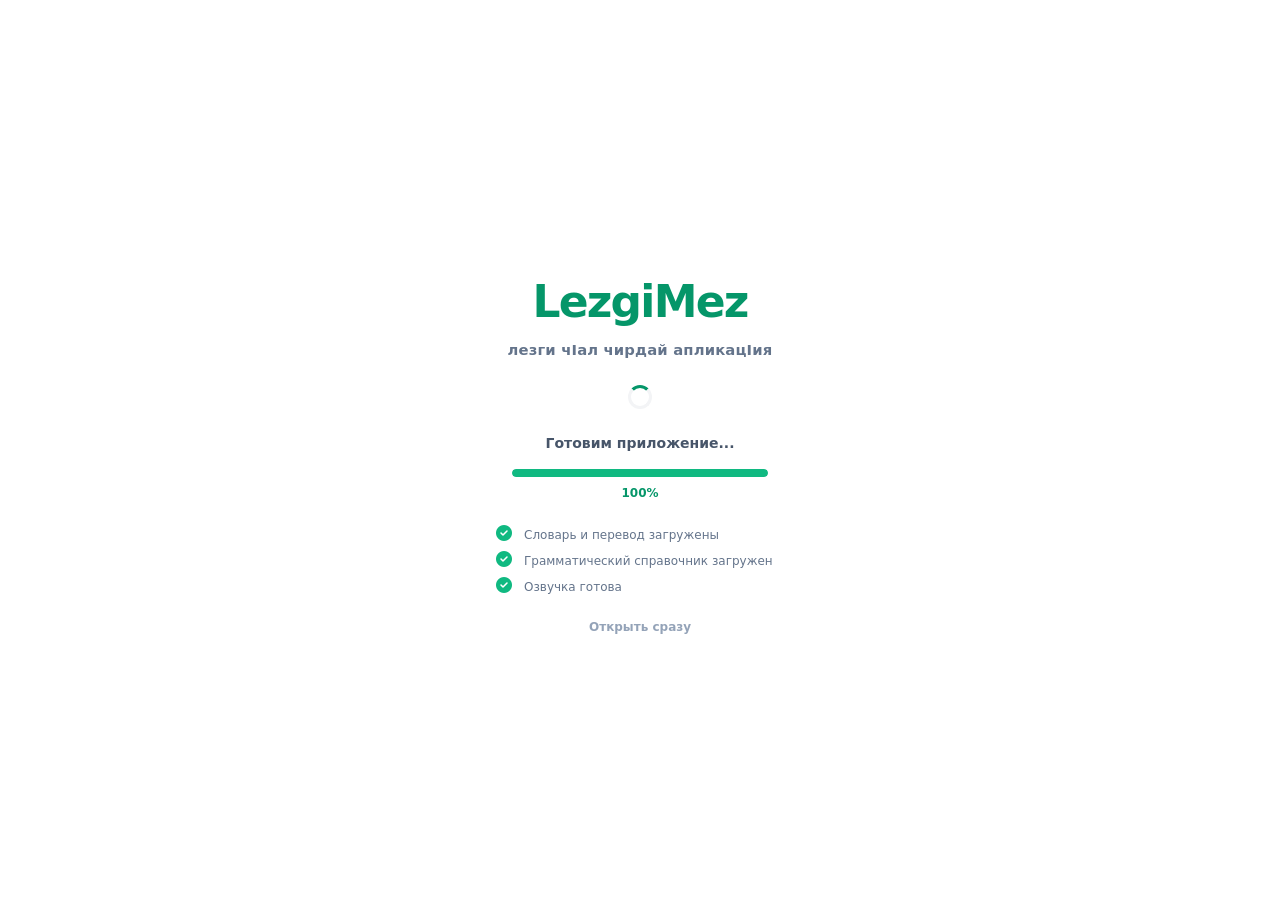
==== commit 874c747c: "Update UI: enlarge report button and round bottom SRS action buttons" ====
--- a/index.html
+++ b/index.html
@@ -5,7 +5,7 @@
     <meta charset="UTF-8">
     <meta name="viewport"
         content="width=device-width, initial-scale=1.0, viewport-fit=cover">
-    <meta http-equiv="Content-Security-Policy" content="default-src 'self'; script-src 'self' https://telegram.org; style-src 'self' 'unsafe-inline'; img-src 'self' data: https:; media-src 'self' data: blob:; font-src 'self'; connect-src 'self';">
+    <meta http-equiv="Content-Security-Policy" content="default-src 'self'; script-src 'self' https://telegram.org https://*.telegram.org; style-src 'self' 'unsafe-inline'; img-src 'self' data: https: blob:; media-src 'self' data: blob:; font-src 'self' data:; connect-src 'self' https://api.telegram.org https://*.telegram.org;">
     <!-- Telegram Web App SDK -->
     <script src="https://telegram.org/js/telegram-web-app.js"></script>
     <meta name="mobile-web-app-capable" content="yes">
@@ -337,26 +337,68 @@
             /* FIX: Safari keeps intercepting touches without this */
         }
 
+        .loader-logo-wrap {
+            position: relative;
+            display: flex;
+            flex-direction: column;
+            align-items: center;
+            margin-bottom: 1.25rem;
+            overflow: hidden;
+            padding: 4px 16px;
+        }
+
         .loader-logo {
-            font-size: 2.5rem;
+            font-size: 2.75rem;
             font-weight: 800;
             color: #059669;
-            letter-spacing: -0.05em;
-            margin-bottom: 1rem;
-            animation: pulse 2s infinite ease-in-out;
-        }
-
-        @keyframes pulse {
-
-            0%,
+            letter-spacing: -0.04em;
+            position: relative;
+            z-index: 10;
+            background: #ffffff;
+            padding: 0 8px;
+            animation: logoFadeIn 0.8s cubic-bezier(0.16, 1, 0.3, 1) both;
+        }
+
+        .dark .loader-logo,
+        [data-theme="dark"] .loader-logo {
+            background: #1a1a1a;
+        }
+
+        .loader-subtitle {
+            font-size: 0.925rem;
+            font-weight: 600;
+            color: #64748b;
+            letter-spacing: 0.01em;
+            margin-top: 0.25rem;
+            opacity: 0;
+            transform: translateY(-110%);
+            animation: subtitleEmerge 1.1s cubic-bezier(0.16, 1, 0.3, 1) 0.35s forwards;
+        }
+
+        .dark .loader-subtitle,
+        [data-theme="dark"] .loader-subtitle {
+            color: #94a3b8;
+        }
+
+        @keyframes logoFadeIn {
+            0% {
+                opacity: 0;
+                transform: scale(0.9) translateY(-6px);
+            }
             100% {
-                transform: scale(1);
                 opacity: 1;
-            }
-
-            50% {
-                transform: scale(0.95);
-                opacity: 0.8;
+                transform: scale(1) translateY(0);
+            }
+        }
+
+        @keyframes subtitleEmerge {
+            0% {
+                opacity: 0;
+                transform: translateY(-110%);
+            }
+            100% {
+                opacity: 1;
+                transform: translateY(0);
             }
         }
 
@@ -383,6 +425,15 @@
             overflow-x: hidden;
             -webkit-overflow-scrolling: touch;
             padding-bottom: 0;
+        }
+
+        @media (max-width: 767px) {
+            .app-screen {
+                padding-bottom: calc(5.5rem + env(safe-area-inset-bottom, 16px)) !important;
+            }
+            #screen-vocabulary {
+                padding-bottom: 0 !important;
+            }
         }
 
 
@@ -892,14 +943,287 @@
             color: #6ecc8c !important;
         }
 
+        .flip-card-inner {
+            box-shadow: 0 10px 28px -6px rgba(0, 0, 0, 0.07), 0 2px 8px -2px rgba(0, 0, 0, 0.04) !important;
+            border-radius: 1.5rem !important;
+        }
+
+        .flip-card-front,
+        .flip-card-back {
+            box-shadow: none !important;
+            border-radius: 1.5rem !important;
+        }
+
         [data-theme="dark"] .flip-card-inner {
             background-color: var(--bg-surface) !important;
             border-color: var(--border-color) !important;
+            box-shadow: 0 10px 28px -6px rgba(0, 0, 0, 0.35) !important;
         }
 
         [data-theme="dark"] .flip-card-back {
             background-color: var(--bg-emerald-subtle) !important;
             border-color: var(--border-color) !important;
+        }
+
+        /* ========== SWIPE BADGES ========== */
+        .swipe-card-wrapper {
+            touch-action: none !important;
+            user-select: none !important;
+            -webkit-user-select: none !important;
+            cursor: grab;
+            position: relative;
+        }
+        .swipe-card-wrapper:active {
+            cursor: grabbing;
+        }
+
+        .swipe-badge {
+            position: absolute;
+            z-index: 40;
+            pointer-events: none;
+            display: flex;
+            align-items: center;
+            gap: 6px;
+            font-weight: 800;
+            font-size: 0.95rem;
+            letter-spacing: 0.08em;
+            text-transform: uppercase;
+            padding: 6px 14px;
+            border-radius: 14px;
+            border-width: 2.5px;
+            opacity: 0;
+            will-change: opacity, transform;
+            backdrop-filter: blur(8px);
+            -webkit-backdrop-filter: blur(8px);
+        }
+
+        .swipe-badge-easy {
+            top: 20px;
+            left: 20px;
+            transform: rotate(-10deg);
+            color: #059669;
+            background: rgba(236, 253, 245, 0.92);
+            border-color: #10b981;
+            box-shadow: 0 4px 14px rgba(16, 185, 129, 0.25);
+        }
+
+        .swipe-badge-wrong {
+            top: 20px;
+            right: 20px;
+            transform: rotate(10deg);
+            color: #e11d48;
+            background: rgba(255, 241, 242, 0.92);
+            border-color: #f43f5e;
+            box-shadow: 0 4px 14px rgba(244, 63, 94, 0.25);
+        }
+
+        .swipe-badge-hard {
+            top: 20px;
+            left: 50%;
+            transform: translateX(-50%);
+            color: #d97706;
+            background: rgba(254, 243, 199, 0.92);
+            border-color: #f59e0b;
+            box-shadow: 0 4px 14px rgba(245, 158, 11, 0.25);
+        }
+
+        [data-theme="dark"] .swipe-badge-easy {
+            color: #34d399;
+            background: rgba(6, 78, 59, 0.92);
+            border-color: #34d399;
+        }
+
+        [data-theme="dark"] .swipe-badge-wrong {
+            color: #fb7185;
+            background: rgba(136, 19, 55, 0.92);
+            border-color: #fb7185;
+        }
+
+        [data-theme="dark"] .swipe-badge-hard {
+            color: #fbbf24;
+            background: rgba(120, 53, 15, 0.92);
+            border-color: #fbbf24;
+        }
+
+        /* ========== SRS BUTTONS BACKGROUNDS & STYLES ========== */
+        .btn-srs-wrong,
+        .btn-srs-hard,
+        .btn-srs-easy {
+            border-radius: 1.25rem !important;
+        }
+
+        .btn-srs-wrong {
+            background-color: #fff1f2 !important;
+            border: 1px solid #ffe4e6 !important;
+        }
+        .btn-srs-wrong:hover {
+            background-color: #ffe4e6 !important;
+        }
+        .btn-srs-wrong:active {
+            background-color: #fecdd3 !important;
+        }
+
+        .btn-srs-hard {
+            background-color: #fffbeb !important;
+            border: 1px solid #fef3c7 !important;
+        }
+        .btn-srs-hard:hover {
+            background-color: #fef3c7 !important;
+        }
+        .btn-srs-hard:active {
+            background-color: #fde68a !important;
+        }
+
+        .btn-srs-easy {
+            background-color: #ecfdf5 !important;
+            border: 1px solid #d1fae5 !important;
+        }
+        .btn-srs-easy:hover {
+            background-color: #d1fae5 !important;
+        }
+        .btn-srs-easy:active {
+            background-color: #a7f3d0 !important;
+        }
+
+        [data-theme="dark"] .btn-srs-wrong {
+            background-color: rgba(225, 29, 72, 0.18) !important;
+            border-color: rgba(225, 29, 72, 0.35) !important;
+        }
+        [data-theme="dark"] .btn-srs-hard {
+            background-color: rgba(217, 119, 6, 0.18) !important;
+            border-color: rgba(217, 119, 6, 0.35) !important;
+        }
+        [data-theme="dark"] .btn-srs-easy {
+            background-color: rgba(5, 150, 105, 0.18) !important;
+            border-color: rgba(5, 150, 105, 0.35) !important;
+        }
+
+        /* ========== SRS REPORT BUTTON ========== */
+        .srs-report-btn {
+            width: 44px !important;
+            height: 44px !important;
+            border-radius: 14px !important;
+            display: inline-flex !important;
+            align-items: center !important;
+            justify-content: center !important;
+            background-color: #fff1f2 !important;
+            color: #e11d48 !important;
+            border: 1px solid #ffe4e6 !important;
+            box-shadow: 0 1px 2px 0 rgba(0, 0, 0, 0.05) !important;
+            cursor: pointer !important;
+            transition: all 0.15s ease !important;
+            flex-shrink: 0 !important;
+        }
+        .srs-report-btn i {
+            font-size: 20px !important;
+        }
+        .srs-report-btn:hover {
+            background-color: #ffe4e6 !important;
+            color: #be123c !important;
+        }
+        .srs-report-btn:active {
+            transform: scale(0.92) !important;
+            background-color: #fecdd3 !important;
+        }
+        .srs-report-btn.srs-report-sent {
+            background-color: #ecfdf5 !important;
+            color: #059669 !important;
+            border-color: #d1fae5 !important;
+        }
+        [data-theme="dark"] .srs-report-btn {
+            background-color: rgba(225, 29, 72, 0.18) !important;
+            border-color: rgba(225, 29, 72, 0.35) !important;
+            color: #fb7185 !important;
+        }
+        [data-theme="dark"] .srs-report-btn:hover {
+            background-color: rgba(225, 29, 72, 0.28) !important;
+        }
+        [data-theme="dark"] .srs-report-btn.srs-report-sent {
+            background-color: rgba(5, 150, 105, 0.18) !important;
+            border-color: rgba(5, 150, 105, 0.35) !important;
+            color: #34d399 !important;
+        }
+
+        .flashcard-text-main {
+            font-size: 2.25rem !important; /* text-4xl on mobile */
+            line-height: 2.5rem !important;
+        }
+
+        .flashcard-text-sub {
+            font-size: 1rem !important; /* text-base on mobile */
+            line-height: 1.5rem !important;
+        }
+
+        .practice-card-container {
+            height: 100% !important;
+            max-height: 100dvh !important;
+            overflow: hidden !important;
+            padding: 1rem 1.25rem 1.25rem 1.25rem !important;
+        }
+
+        #flip-card {
+            height: 100% !important;
+            max-height: 440px !important;
+            min-height: 220px !important;
+        }
+
+        @media (max-height: 700px) {
+            .flashcard-text-main {
+                font-size: 1.75rem !important;
+                line-height: 2rem !important;
+            }
+            .flashcard-text-sub {
+                font-size: 0.875rem !important;
+                line-height: 1.2rem !important;
+            }
+            .practice-card-container {
+                padding: 0.5rem 1rem 0.6rem 1rem !important;
+            }
+            #flip-card {
+                max-height: 310px !important;
+                min-height: 180px !important;
+            }
+            .btn-srs-wrong,
+            .btn-srs-hard,
+            .btn-srs-easy {
+                padding-top: 0.48rem !important;
+                padding-bottom: 0.48rem !important;
+                border-radius: 0.875rem !important;
+            }
+            .btn-srs-wrong .btn-srs-title,
+            .btn-srs-hard .btn-srs-title,
+            .btn-srs-easy .btn-srs-title {
+                font-size: 0.85rem !important;
+            }
+            .btn-srs-wrong .btn-srs-sub,
+            .btn-srs-hard .btn-srs-sub,
+            .btn-srs-easy .btn-srs-sub {
+                font-size: 0.62rem !important;
+            }
+        }
+
+        @media (min-width: 768px) {
+            .flashcard-text-main {
+                font-size: 3rem !important; /* text-5xl on desktop */
+                line-height: 1.1 !important;
+            }
+            .flashcard-text-sub {
+                font-size: 1.125rem !important; /* text-lg on desktop */
+                line-height: 1.75rem !important;
+            }
+            #flip-card {
+                height: 380px !important;
+            }
+            .practice-card-container {
+                max-width: 100% !important;
+                padding: 1.5rem !important;
+            }
+            .practice-modal-wrapper {
+                width: 100% !important;
+                max-width: 480px !important;
+                height: auto !important;
+                min-height: auto !important;
+            }
         }
 
         [data-theme="dark"] .bg-emerald-50\/40,
@@ -961,7 +1285,10 @@
 <body class="bg-slate-50 text-slate-800 h-[100dvh] overflow-hidden flex flex-col md:flex-row antialiased loading" ontouchstart="">
 
     <div id="app-loader" role="status" aria-live="polite" aria-label="Загрузка приложения LezgiMez">
-        <div class="loader-logo">LezgiMez</div>
+        <div class="loader-logo-wrap">
+            <div class="loader-logo">LezgiMez</div>
+            <div class="loader-subtitle">лезги чӀал чирдай апликацӀия</div>
+        </div>
         <div class="loader-spinner" aria-hidden="true"></div>
         <div id="loader-status" class="mt-6 text-sm font-semibold text-slate-600">Готовим приложение...</div>
         <div class="mt-4 w-64 h-2 bg-slate-100 rounded-full overflow-hidden" aria-hidden="true">
@@ -979,7 +1306,7 @@
     <!-- Desktop Sidebar -->
     <aside class="hidden md:flex flex-col w-56 flex-shrink-0 relative bg-white border-r border-slate-100 z-[60]">
         <div class="h-14 flex items-center px-6 border-b border-slate-100 flex-shrink-0">
-            <span class="font-bold text-2xl tracking-tighter">LezgiMez <span class="text-emerald-500">β</span></span>
+            <span class="font-bold text-2xl tracking-tighter">LezgiAPP <span class="text-emerald-500">β</span></span>
         </div>
         <div class="flex-1 overflow-y-auto py-6 flex flex-col gap-2 px-4">
             <button data-tab="alphabet" class="nav-tab nav-tab-desktop flex items-center gap-3 px-4 py-3 rounded-2xl text-slate-500 hover:bg-slate-50 transition-colors">
@@ -1006,7 +1333,7 @@
     <header class="app-header bg-white border-b border-slate-100 sticky top-0 z-50 md:hidden" style="padding-top: var(--tg-safe-area-inset-top, 0px);">
         <div class="max-w-3xl mx-auto px-5 h-14 flex items-center justify-center relative">
             <div class="flex items-center">
-                <span class="font-bold text-2xl tracking-tighter">LezgiMez <span class="text-emerald-500">β</span></span>
+                <span class="font-bold text-2xl tracking-tighter">LezgiAPP <span class="text-emerald-500">β</span></span>
             </div>
         </div>
     </header>
@@ -1077,8 +1404,8 @@
             </div>
 
             <!-- Scrollable results area -->
-            <div class="flex-1 overflow-y-auto -mx-5 px-5 min-h-0 pb-20"
-                style="scrollbar-width: none; -ms-overflow-style: none;">
+            <div class="flex-1 overflow-y-auto -mx-5 px-5 min-h-0"
+                style="padding-bottom: calc(6.5rem + env(safe-area-inset-bottom, 16px)); scrollbar-width: none; -ms-overflow-style: none;">
                 <div class="flex items-center justify-between mt-4 mb-3 px-1">
                     <div class="text-sm text-slate-500">
                         Найдено <span id="results-count" class="font-semibold text-emerald-700">1465</span>
@@ -1090,148 +1417,69 @@
                 <div id="vocab-context" class="text-xs sm:text-sm text-slate-600 bg-emerald-50/50 border border-emerald-100 rounded-xl px-3 py-2 mb-3 hidden"></div>
                 <div id="words-loading" class="mb-4 hidden"></div>
                 <div id="words-grid"
-                    class="grid grid-cols-1 md:grid-cols-2 lg:grid-cols-3 xl:grid-cols-4 2xl:grid-cols-5 gap-4 pb-6">
+                    class="grid grid-cols-1 md:grid-cols-2 lg:grid-cols-3 xl:grid-cols-4 2xl:grid-cols-5 gap-4 pb-2">
                     <!-- Populated by JS -->
                 </div>
 
                 <!-- Pagination -->
-                <div id="pagination" class="flex justify-center gap-2 mt-4 mb-8"></div>
+                <div id="pagination" class="flex justify-center gap-2 mt-3 mb-4"></div>
             </div>
         </div>
 
-        <!-- TAB 3: ПРАКТИКА -->
+        <!-- TAB 3: ПРАКТИКА (ГРАММАТИКА) -->
         <div id="screen-practice" class="app-screen px-5 pt-6 pb-20">
             <!-- Main Practice View -->
-            <div id="practice-main-view">
-                <div class="mb-6">
-                    <h1 class="text-5xl font-bold tracking-tighter text-emerald-900">Практика</h1>
-                    <p class="text-sm text-slate-500 mt-1">Выберите режим и тренируйте память</p>
-                </div>
-
-                <div class="space-y-4 md:space-y-0 md:grid md:grid-cols-2 lg:grid-cols-3 md:gap-4">
-                    <!-- Course Mode (Hidden per user request) -->
-                    <div id="prac-mode-course"
-                        class="hidden bg-white border border-slate-100 rounded-3xl p-5 gap-4 items-center cursor-pointer transition-all shadow-sm hover:shadow-md">
-                        <div class="w-12 h-12 bg-emerald-100 rounded-2xl flex-shrink-0 flex items-center justify-center">
-                            <i class="fa-solid fa-graduation-cap text-emerald-600 text-2xl"></i>
-                        </div>
-                        <div class="flex-1 min-w-0">
-                            <div class="font-bold text-slate-800">Курс</div>
-                            <div class="text-sm text-slate-500">Пошаговое обучение</div>
-                        </div>
-                        <i class="fa-solid fa-chevron-right text-emerald-300"></i>
-                    </div>
-
-                    <!-- Grammar Mode -->
-                    <div id="prac-mode-grammar"
-                        class="bg-white border border-slate-100 rounded-3xl p-5 flex gap-4 items-center cursor-pointer transition-all shadow-sm hover:shadow-md">
-                        <div
-                            class="w-12 h-12 bg-emerald-100 rounded-2xl flex-shrink-0 flex items-center justify-center">
-                            <i class="fa-solid fa-book-open text-emerald-600 text-2xl"></i>
-                        </div>
-                        <div class="flex-1 min-w-0">
-                            <div class="font-bold text-slate-800">Грамматика</div>
-                            <div class="text-sm text-slate-500">Грамматический справочник и тесты</div>
-                        </div>
-                        <i class="fa-solid fa-chevron-right text-emerald-300"></i>
-                    </div>
-
-                    <div class="h-px bg-slate-100 my-2 md:hidden"></div>
-
-                    <!-- SRS Repetition (Smart Mode) -->
-                    <div id="prac-mode-srs"
-                        class="bg-white border border-slate-100 rounded-3xl p-5 flex gap-4 items-center cursor-pointer transition-all shadow-sm hover:shadow-md">
-                        <div
-                            class="w-12 h-12 bg-emerald-100 rounded-2xl flex-shrink-0 flex items-center justify-center">
-                            <i class="fa-solid fa-clock-rotate-left text-emerald-600 text-2xl"></i>
-                        </div>
-                        <div class="flex-1 min-w-0">
-                            <div class="font-bold text-slate-800">Повторение</div>
-                            <div class="text-sm text-slate-500">Слова, которые пора закрепить</div>
-                        </div>
-                        <i class="fa-solid fa-chevron-right text-emerald-300"></i>
-                    </div>
-
-                    <!-- Flashcards -->
-                    <div id="prac-mode-flashcards"
-                        class="bg-white border border-slate-100 rounded-3xl p-5 flex gap-4 items-center cursor-pointer transition-all shadow-sm hover:shadow-md">
-                        <div
-                            class="w-12 h-12 bg-emerald-100 rounded-2xl flex-shrink-0 flex items-center justify-center">
-                            <i class="fa-solid fa-sync text-emerald-600 text-2xl"></i>
-                        </div>
-                        <div class="flex-1 min-w-0">
-                            <div class="font-bold text-slate-800">Карточки</div>
-                            <div class="text-sm text-slate-500">Переворачивайте и запоминайте</div>
-                        </div>
-                        <i class="fa-solid fa-chevron-right text-emerald-300"></i>
-                    </div>
-
-                    <!-- Quiz -->
-                    <div id="prac-mode-quiz"
-                        class="bg-white border border-slate-100 rounded-3xl p-5 flex gap-4 items-center cursor-pointer transition-all shadow-sm hover:shadow-md">
-                        <div
-                            class="w-12 h-12 bg-emerald-100 rounded-2xl flex-shrink-0 flex items-center justify-center">
-                            <i class="fa-solid fa-question-circle text-emerald-600 text-2xl"></i>
-                        </div>
-                        <div class="flex-1 min-w-0">
-                            <div class="font-bold text-slate-800">Тест</div>
-                            <div class="text-sm text-slate-500">Вопросы с выбором ответа</div>
-                        </div>
-                        <i class="fa-solid fa-chevron-right text-emerald-300"></i>
-                    </div>
-
-                    <!-- Pairs -->
-                    <div id="prac-mode-pairs"
-                        class="bg-white border border-slate-100 rounded-3xl p-5 flex gap-4 items-center cursor-pointer transition-all shadow-sm hover:shadow-md">
-                        <div
-                            class="w-12 h-12 bg-emerald-100 rounded-2xl flex-shrink-0 flex items-center justify-center">
-                            <i class="fa-solid fa-puzzle-piece text-emerald-600 text-2xl"></i>
-                        </div>
-                        <div class="flex-1 min-w-0">
-                            <div class="font-bold text-slate-800">Пары</div>
-                            <div class="text-sm text-slate-500">Соедините слово и перевод</div>
-                        </div>
-                        <i class="fa-solid fa-chevron-right text-emerald-300"></i>
-                    </div>
-
-                    <!-- Odd Word -->
-                    <div id="prac-mode-odd"
-                        class="bg-white border border-slate-100 rounded-3xl p-5 flex gap-4 items-center cursor-pointer transition-all shadow-sm hover:shadow-md">
-                        <div
-                            class="w-12 h-12 bg-emerald-100 rounded-2xl flex-shrink-0 flex items-center justify-center">
-                            <i class="fa-solid fa-layer-group text-emerald-600 text-2xl"></i>
-                        </div>
-                        <div class="flex-1 min-w-0">
-                            <div class="font-bold text-slate-800">Лишнее слово</div>
-                            <div class="text-sm text-slate-500">Найдите слово, не подходящее по теме</div>
-                        </div>
-                        <i class="fa-solid fa-chevron-right text-emerald-300"></i>
-                    </div>
-                </div>
-
-                <div class="mt-8 bg-white border border-slate-100 rounded-3xl p-5 shadow-sm">
-                    <div class="text-sm font-bold text-slate-400 mb-3 px-1 uppercase tracking-widest">Категория слов
-                    </div>
-                    <div id="practice-category-wrapper" class="custom-dropdown relative w-full">
-                        <button id="practice-category-trigger"
-                            class="dropdown-trigger w-full flex items-center justify-between px-4 py-3 bg-slate-50 border border-slate-100 rounded-2xl text-sm font-semibold transition-all">
-                            <span class="dropdown-value text-emerald-700">Все слова</span>
-                            <i class="fa-solid fa-chevron-down text-emerald-400 text-xs transition-transform"></i>
-                        </button>
-                        <div id="practice-category-panel"
-                            class="dropdown-panel hidden absolute left-0 right-0 z-[70] bottom-full mb-2 w-full bg-white border border-slate-200 rounded-3xl shadow-2xl overflow-hidden max-h-[280px]">
-                            <div class="scroll-area max-h-[280px] overflow-y-auto pt-0 pb-0">
-                                <!-- options populated by JS -->
+            <div id="practice-main-view" class="md:max-w-5xl md:mx-auto">
+                <div class="mb-5">
+                    <h1 class="text-4xl font-bold tracking-tighter text-slate-900">Практика</h1>
+                    <p class="text-sm text-slate-500 mt-1">Закрепление слов и правил</p>
+                </div>
+
+                <div class="space-y-4">
+                    <div id="prac-mode-flashcards" class="bg-white border border-slate-100 active:border-emerald-200 rounded-3xl p-5 flex items-center justify-between cursor-pointer shadow-sm hover:shadow-md transition-all">
+                        <div class="flex items-center gap-4">
+                            <div class="w-14 h-14 bg-emerald-50 text-emerald-500 rounded-2xl flex items-center justify-center text-2xl flex-shrink-0">
+                                <i class="fa-solid fa-layer-group"></i>
+                            </div>
+                            <div>
+                                <h3 class="font-bold text-lg text-slate-800">Учить слова (Карточки)</h3>
+                                <p class="text-sm text-slate-500 mt-0.5">Интервальное повторение слов</p>
                             </div>
                         </div>
+                        <i class="fa-solid fa-chevron-right text-slate-300"></i>
+                    </div>
+
+                    <div id="prac-mode-duel" class="bg-white border border-slate-100 active:border-emerald-200 rounded-3xl p-5 flex items-center justify-between cursor-pointer shadow-sm hover:shadow-md transition-all">
+                        <div class="flex items-center gap-4">
+                            <div class="w-14 h-14 bg-rose-50 text-rose-500 rounded-2xl flex items-center justify-center text-2xl flex-shrink-0">
+                                <i class="fa-solid fa-gamepad"></i>
+                            </div>
+                            <div>
+                                <h3 class="font-bold text-lg text-slate-800">Дуэль слов</h3>
+                                <p class="text-sm text-slate-500 mt-0.5">3 жизни — кто сделает меньше ошибок</p>
+                            </div>
+                        </div>
+                        <i class="fa-solid fa-chevron-right text-slate-300"></i>
+                    </div>
+
+                    <div id="prac-mode-grammar" class="bg-white border border-slate-100 active:border-emerald-200 rounded-3xl p-5 flex items-center justify-between cursor-pointer shadow-sm hover:shadow-md transition-all">
+                        <div class="flex items-center gap-4">
+                            <div class="w-14 h-14 bg-blue-50 text-blue-500 rounded-2xl flex items-center justify-center text-2xl flex-shrink-0">
+                                <i class="fa-solid fa-book-open"></i>
+                            </div>
+                            <div>
+                                <h3 class="font-bold text-lg text-slate-800">Грамматика</h3>
+                                <p class="text-sm text-slate-500 mt-0.5">Правила, падежи и времена</p>
+                            </div>
+                        </div>
+                        <i class="fa-solid fa-chevron-right text-slate-300"></i>
                     </div>
                 </div>
             </div>
 
             <!-- Grammar Units View -->
             <div id="practice-grammar-view" class="hidden">
-                <button id="grammar-back-btn"
-                    class="hidden md:flex items-center gap-2 text-emerald-600 font-bold mb-6 active:scale-95 transition-transform">
+                <button id="grammar-back-btn" class="hidden md:flex items-center gap-2 text-emerald-600 font-bold mb-6 active:scale-95 transition-transform">
                     <i class="fa-solid fa-arrow-left"></i>
                     <span>К режимам практики</span>
                 </button>
@@ -1278,30 +1526,60 @@
 
                 <div class="space-y-3">
 
-
-                    <!-- About card -->
-                    <div class="bg-white border border-slate-100 rounded-3xl p-5">
-                        <div class="font-semibold mb-3 flex items-center gap-x-2">
-                            <i class="fa-solid fa-info-circle text-emerald-600"></i>
-                            <span>О лезгинском языке</span>
+                    <!-- Telegram Profile Card -->
+                    <div id="telegram-profile-card" class="bg-white border border-slate-100 rounded-3xl p-5 text-base shadow-sm">
+                        <div class="flex items-center gap-4">
+                            <div id="tg-user-avatar" class="hidden w-14 h-14 rounded-2xl bg-emerald-100 text-emerald-700 flex items-center justify-center text-xl font-bold overflow-hidden flex-shrink-0">
+                                <i class="fa-solid fa-user"></i>
+                            </div>
+                            <div class="flex-1 min-w-0">
+                                <div class="flex items-center gap-2">
+                                    <h2 id="tg-user-name" class="font-bold text-slate-800 text-base truncate">Локальный профиль</h2>
+                                    <span id="tg-user-badge" class="px-2 py-0.5 text-[10px] font-bold bg-slate-100 text-slate-600 rounded-full flex-shrink-0">Web</span>
+                                </div>
+                                <p id="tg-user-sub" class="text-xs text-slate-400 truncate mt-0.5">В этом браузере</p>
+                                <div id="tg-sync-status" class="hidden items-center gap-1.5 mt-1.5">
+                                    <span class="w-2 h-2 rounded-full bg-emerald-500 flex-shrink-0"></span>
+                                    <span class="text-xs font-medium text-emerald-600 truncate">Синхронизировано</span>
+                                </div>
+                            </div>
                         </div>
-                        <div class="text-base text-slate-600 leading-relaxed">
-                            Лезгинский — один из древнейших и богатейших языков Кавказа. Относится к лезгинской ветви
-                            нахско-дагестанской семьи.
-                            На нём говорят более 650 000 человек, в основном в Южном Дагестане и Северном Азербайджане.
-                            <br><br>
-                            Язык обладает богатой консонантной системой (включая абруптивные согласные КӀ, ПӀ, ТӀ, ЦӀ,
-                            ЧӀ) и сложной эргативной грамматикой.
-                            <br><br>
-                            <a href="https://ru.wikipedia.org/wiki/%D0%9B%D0%B5%D0%B7%D0%B3%D0%B8%D0%BD%D1%81%D0%BA%D0%B8%D0%B9_%D1%8F%D0%B7%D1%8B%D0%BA"
-                                target="_blank" rel="noopener noreferrer"
-                                class="text-emerald-600 font-medium flex items-center gap-x-1.5 hover:underline decoration-emerald-200">
-                                <span>Подробнее в Википедии</span>
-                                <i class="fa-solid fa-arrow-up-right-from-square text-xs"></i>
-                            </a>
+                    </div>
+
+                    <!-- Telegram Stars Donation Card -->
+                    <div class="bg-white border border-slate-100 rounded-3xl p-5 text-base">
+                        <div class="font-semibold mb-2 flex items-center gap-x-2">
+                            <i class="fa-solid fa-star text-amber-400 text-lg"></i>
+                            <span>Поддержать проект</span>
                         </div>
-                    </div>
-
+                        <p class="text-slate-600 text-sm mb-4 leading-relaxed">
+                            Если вам нравится приложение LezgiMez, вы можете поддержать нашу работу и оплату серверов добровольным пожертвованием в звёздах Telegram:
+                        </p>
+                        <div class="grid grid-cols-5 gap-1.5">
+                            <button type="button" data-donation-amount="50" class="py-2 bg-slate-50 border border-slate-100 hover:border-amber-300 rounded-2xl flex flex-col items-center justify-center font-bold text-sm active:scale-95 transition-all text-slate-700">
+                                <span>50</span>
+                                <span class="text-[9px] text-amber-500 mt-0.5"><i class="fa-solid fa-star"></i></span>
+                            </button>
+                            <button type="button" data-donation-amount="100" class="py-2 bg-slate-50 border border-slate-100 hover:border-amber-300 rounded-2xl flex flex-col items-center justify-center font-bold text-sm active:scale-95 transition-all text-slate-700">
+                                <span>100</span>
+                                <span class="text-[9px] text-amber-500 mt-0.5"><i class="fa-solid fa-star"></i></span>
+                            </button>
+                            <button type="button" data-donation-amount="250" class="py-2 bg-slate-50 border border-slate-100 hover:border-amber-300 rounded-2xl flex flex-col items-center justify-center font-bold text-sm active:scale-95 transition-all text-slate-700">
+                                <span>250</span>
+                                <span class="text-[9px] text-amber-500 mt-0.5"><i class="fa-solid fa-star"></i></span>
+                            </button>
+                            <button type="button" data-donation-amount="500" class="py-2 bg-slate-50 border border-slate-100 hover:border-amber-300 rounded-2xl flex flex-col items-center justify-center font-bold text-sm active:scale-95 transition-all text-slate-700">
+                                <span>500</span>
+                                <span class="text-[9px] text-amber-500 mt-0.5"><i class="fa-solid fa-star"></i></span>
+                            </button>
+                            <button type="button" data-donation-amount="1000" class="py-2 bg-slate-50 border border-slate-100 hover:border-amber-300 rounded-2xl flex flex-col items-center justify-center font-bold text-sm active:scale-95 transition-all text-slate-700">
+                                <span>1000</span>
+                                <span class="text-[9px] text-amber-500 mt-0.5"><i class="fa-solid fa-star"></i></span>
+                            </button>
+                        </div>
+                    </div>
+
+                    <!-- Stats Card -->
                     <div class="bg-white border border-slate-100 rounded-3xl p-5 text-base">
                         <div class="flex justify-between items-center py-2">
                             <div class="flex items-center gap-x-3">
@@ -1347,56 +1625,7 @@
                         </div>
                     </div>
 
-                    <!-- Notifications Settings -->
-                    <div id="notif-card"
-                        class="bg-white border border-slate-100 rounded-3xl p-5 text-base cursor-pointer hover:shadow-md active:scale-[0.98] transition-all duration-200">
-                        <div class="flex justify-between items-center">
-                            <div class="flex items-center gap-x-3">
-                                <i id="notif-bell-icon"
-                                    class="fa-solid fa-bell w-5 text-center transition-colors duration-200"></i>
-                                <span class="font-semibold">Напоминания</span>
-                            </div>
-                            <div class="text-slate-300">
-                                <i class="fa-solid fa-chevron-right text-xs"></i>
-                            </div>
-                        </div>
-                        <p id="notif-status-text"
-                            class="text-xs text-slate-400 mt-2 uppercase tracking-wider font-medium"></p>
-                    </div>
-
-                    <!-- Telegram Stars Donation Card -->
-                    <div class="bg-white border border-slate-100 rounded-3xl p-5 text-base">
-                        <div class="font-semibold mb-2 flex items-center gap-x-2">
-                            <i class="fa-solid fa-star text-amber-400 text-lg"></i>
-                            <span>Поддержать проект</span>
-                        </div>
-                        <p class="text-slate-600 text-sm mb-4 leading-relaxed">
-                            Если вам нравится приложение LezgiMez, вы можете поддержать нашу работу и оплату серверов добровольным пожертвованием в звёздах Telegram:
-                        </p>
-                        <div class="grid grid-cols-5 gap-1.5">
-                            <button type="button" data-donation-amount="50" class="py-2 bg-slate-50 border border-slate-100 hover:border-amber-300 rounded-2xl flex flex-col items-center justify-center font-bold text-sm active:scale-95 transition-all text-slate-700">
-                                <span>50</span>
-                                <span class="text-[9px] text-amber-500 mt-0.5"><i class="fa-solid fa-star"></i></span>
-                            </button>
-                            <button type="button" data-donation-amount="100" class="py-2 bg-slate-50 border border-slate-100 hover:border-amber-300 rounded-2xl flex flex-col items-center justify-center font-bold text-sm active:scale-95 transition-all text-slate-700">
-                                <span>100</span>
-                                <span class="text-[9px] text-amber-500 mt-0.5"><i class="fa-solid fa-star"></i></span>
-                            </button>
-                            <button type="button" data-donation-amount="250" class="py-2 bg-slate-50 border border-slate-100 hover:border-amber-300 rounded-2xl flex flex-col items-center justify-center font-bold text-sm active:scale-95 transition-all text-slate-700">
-                                <span>250</span>
-                                <span class="text-[9px] text-amber-500 mt-0.5"><i class="fa-solid fa-star"></i></span>
-                            </button>
-                            <button type="button" data-donation-amount="500" class="py-2 bg-slate-50 border border-slate-100 hover:border-amber-300 rounded-2xl flex flex-col items-center justify-center font-bold text-sm active:scale-95 transition-all text-slate-700">
-                                <span>500</span>
-                                <span class="text-[9px] text-amber-500 mt-0.5"><i class="fa-solid fa-star"></i></span>
-                            </button>
-                            <button type="button" data-donation-amount="1000" class="py-2 bg-slate-50 border border-slate-100 hover:border-amber-300 rounded-2xl flex flex-col items-center justify-center font-bold text-sm active:scale-95 transition-all text-slate-700">
-                                <span>1000</span>
-                                <span class="text-[9px] text-amber-500 mt-0.5"><i class="fa-solid fa-star"></i></span>
-                            </button>
-                        </div>
-                    </div>
-
+                    <!-- Version Card -->
                     <div class="bg-white border border-slate-100 rounded-3xl p-5 text-base">
                         <div class="flex justify-between items-center py-1">
                             <div class="flex items-center gap-x-3">
@@ -1412,101 +1641,7 @@
                             </div>
                             <span id="words-count" class="font-semibold"></span>
                         </div>
-                        <div id="update-check-row"
-                            class="flex justify-between items-center py-1 border-t mt-3 pt-3 border-slate-100 cursor-pointer hover:text-emerald-600 transition-colors group">
-                            <div class="flex items-center gap-x-3">
-                                <i id="update-check-icon"
-                                    class="fa-solid fa-sync w-5 text-emerald-600 text-center transition-transform group-hover:rotate-180 duration-500"></i>
-                                <span>Проверить обновления</span>
-                            </div>
-                            <div class="flex items-center gap-x-2">
-                                <span id="update-status" class="text-xs text-slate-400 font-medium"></span>
-                                <i class="fa-solid fa-chevron-right text-slate-300 text-xs"></i>
-                            </div>
-                        </div>
-
-                    </div>
-
-                    <div class="bg-white border border-slate-100 rounded-3xl p-5 text-base">
-                        <div class="font-semibold mb-3 flex items-center gap-x-2">
-                            <i class="fa-solid fa-share-nodes text-emerald-600"></i>
-                            <span>Соцсети</span>
-                        </div>
-                        <div class="space-y-2">
-                            <a href="https://t.me/lezgimez" target="_blank" rel="noopener noreferrer"
-                                class="flex justify-between items-center py-2 px-3 rounded-2xl bg-slate-50 active:bg-slate-100">
-                                <div class="flex items-center gap-x-3">
-                                    <svg xmlns="http://www.w3.org/2000/svg" viewBox="0 0 496 512" class="w-5 h-5"
-                                        fill="#0ea5e9">
-                                        <path
-                                            d="M248 8C111 8 0 119 0 256s111 248 248 248 248-111 248-248S385 8 248 8zm121.8 169.9l-40.7 191.8c-3 13.6-11.1 16.9-22.4 10.5l-62-45.7-29.9 28.8c-3.3 3.3-6.1 6.1-12.5 6.1l4.4-63.1 114.9-103.8c5-4.4-1.1-6.9-7.7-2.5l-142 89.4-61.2-19.1c-13.3-4.2-13.6-13.3 2.8-19.7l239.1-92.2c11.1-4 20.8 2.7 17.2 19.5z" />
-                                    </svg>
-                                    <span>Telegram</span>
-                                </div>
-                                <i class="fa-solid fa-arrow-up-right-from-square text-xs text-slate-400"></i>
-                            </a>
-
-                        </div>
-                    </div>
-
-
-
-                    <div class="bg-white border border-slate-100 rounded-3xl p-5 text-base">
-                        <div class="font-semibold mb-3 flex items-center gap-x-2">
-                            <i class="fa-solid fa-cloud-arrow-up text-emerald-600"></i>
-                            <span>Управление прогрессом</span>
-                        </div>
-                        <p class="text-slate-600 text-sm mb-4">Сохраните файл с вашими достижениями, чтобы перенести их
-                            на
-                            другое устройство.</p>
-                        <div class="flex gap-3">
-                            <button id="export-btn"
-                                class="flex-1 py-3 border border-emerald-100 bg-emerald-50 text-emerald-700 rounded-2xl font-medium active:bg-emerald-100 flex items-center justify-center gap-2 transition-colors">
-                                <i class="fa-solid fa-download text-xs"></i> Экспорт
-                            </button>
-                            <label id="import-label"
-                                class="flex-1 py-3 border border-slate-100 bg-slate-50 text-slate-700 rounded-2xl font-medium active:bg-slate-100 flex items-center justify-center gap-2 cursor-pointer transition-colors">
-                                <i class="fa-solid fa-upload text-xs"></i> Импорт
-                                <input id="import-input" type="file" class="hidden" accept=".json">
-                            </label>
-                        </div>
-                    </div>
-
-                    <!-- Theme toggle card -->
-                    <div id="theme-toggle-card" role="button" tabindex="0"
-                        class="bg-white border border-slate-100 rounded-3xl p-5 text-base cursor-pointer hover:shadow-md active:scale-[0.98] transition-all duration-200">
-                        <div class="flex justify-between items-center">
-                            <div class="flex items-center gap-x-3">
-                                <i id="theme-icon" class="fa-solid fa-moon w-5 text-emerald-600 text-center"></i>
-                                <span id="theme-label" class="font-semibold">Тёмная тема</span>
-                            </div>
-                            <div class="text-slate-300">
-                                <i class="fa-solid fa-chevron-right text-xs"></i>
-                            </div>
-                        </div>
-                    </div>
-
-                    <div class="bg-white border border-slate-100 rounded-3xl p-5 text-base">
-                        <div class="font-semibold mb-2 flex items-center gap-x-2">
-                            <i class="fa-solid fa-comment-dots text-emerald-600"></i>
-                            <span>Обратная связь</span>
-                        </div>
-                        <p class="text-slate-600 text-sm mb-3">Нашли ошибку или хотите предложить улучшение? Напишите нам на почту.</p>
-                        <a href="mailto:me@sup.com"
-                            class="flex justify-between items-center py-2 px-3 rounded-2xl bg-emerald-50 active:bg-emerald-100 w-full transition-colors border border-emerald-100/50">
-                            <div class="flex items-center gap-x-3">
-                                <i class="fa-solid fa-envelope text-emerald-600 text-xl"></i>
-                                <span class="font-medium text-emerald-800">me@sup.com</span>
-                            </div>
-                            <i class="fa-solid fa-arrow-up-right-from-square text-xs text-emerald-400"></i>
-                        </a>
-                    </div>
-
-                    <button id="add-to-home-btn"
-                        class="w-full py-4 bg-emerald-600 active:bg-emerald-700 text-white font-semibold rounded-3xl flex items-center justify-center gap-x-2 text-base transition-colors">
-                        <i class="fa-solid fa-download"></i>
-                        <span>Добавить на главный экран</span>
-                    </button>
+                    </div>
                 </div>
             </div>
 
@@ -1583,9 +1718,9 @@
     </nav>
 
     <div id="word-modal"
-        class="hidden fixed inset-0 bg-black/70 backdrop-blur z-[120] flex items-end md:items-center justify-center p-0 md:p-6"
+        class="hidden fixed inset-0 bg-black/70 backdrop-blur z-[120] flex items-stretch md:items-center justify-center p-0 md:p-6"
         role="dialog" aria-modal="true" aria-labelledby="modal-word-title">
-        <div class="modal bg-white w-full max-w-3xl md:rounded-3xl overflow-hidden flex flex-col max-h-[100%] h-full md:h-auto md:max-h-[90vh]">
+        <div class="modal bg-white w-full max-w-2xl h-full md:h-auto md:max-h-[90vh] md:rounded-3xl overflow-hidden flex flex-col">
             <div id="modal-content" class="flex flex-col flex-1 min-h-0 overflow-hidden"></div>
         </div>
     </div>
@@ -1593,8 +1728,298 @@
     <!-- Practice Modal (full screen) -->
     <div id="practice-modal" class="hidden fixed inset-0 bg-white md:bg-black/70 md:backdrop-blur z-[110] flex flex-col md:items-center md:justify-center p-0 md:p-6" role="dialog"
         aria-modal="true">
-        <div class="w-full h-full md:max-h-[90vh] md:max-w-5xl md:bg-white md:rounded-3xl overflow-hidden flex flex-col md:shadow-2xl">
+        <div class="practice-modal-wrapper w-full h-full md:max-h-[90vh] md:max-w-5xl md:bg-white md:rounded-3xl overflow-hidden flex flex-col md:shadow-2xl">
             <div id="practice-content" class="flex-1 overflow-auto md:bg-slate-50 md:rounded-b-3xl md:rounded-t-3xl"></div>
+        </div>
+    </div>
+
+    <!-- Leaderboard Modal -->
+    <div id="leaderboard-modal"
+        class="hidden fixed inset-0 bg-black/70 backdrop-blur z-[120] flex items-end md:items-center justify-center p-0 md:p-6"
+        role="dialog" aria-modal="true">
+        <div class="bg-white w-full max-w-lg rounded-t-3xl md:rounded-3xl max-h-[90vh] flex flex-col overflow-hidden shadow-2xl animate-in">
+            <!-- Header -->
+            <div class="p-5 pb-3 border-b border-slate-100 flex items-center justify-between">
+                <div class="flex items-center gap-2.5">
+                    <div class="w-10 h-10 rounded-2xl bg-amber-50 text-amber-500 flex items-center justify-center text-xl">
+                        <i class="fa-solid fa-trophy"></i>
+                    </div>
+                    <div>
+                        <h2 class="font-bold text-slate-800 text-lg">Таблица лидеров</h2>
+                        <p class="text-xs text-slate-400">Лучшие ученики сообщества</p>
+                    </div>
+                </div>
+                <button id="leaderboard-close-btn" class="w-9 h-9 rounded-full bg-slate-100 flex items-center justify-center text-slate-500 hover:bg-slate-200 transition-colors">
+                    <i class="fa-solid fa-times"></i>
+                </button>
+            </div>
+            <!-- Tabs -->
+            <div class="px-5 pt-3 flex gap-2">
+                <button id="leaderboard-tab-words" class="flex-1 py-2 text-xs font-bold rounded-xl bg-emerald-600 text-white transition-colors">
+                    По словам
+                </button>
+                <button id="leaderboard-tab-streak" class="flex-1 py-2 text-xs font-bold rounded-xl bg-slate-100 text-slate-600 transition-colors">
+                    По дням подряд 🔥
+                </button>
+            </div>
+            <!-- List -->
+            <div id="leaderboard-list" class="flex-1 overflow-y-auto p-5 space-y-2.5 max-h-[50vh]">
+                <!-- Populated by JS -->
+            </div>
+            <!-- Footer / User Rank & Share -->
+            <div class="p-4 bg-slate-50 border-t border-slate-100 flex items-center justify-between gap-3">
+                <div class="flex items-center gap-2.5 min-w-0">
+                    <div class="w-9 h-9 rounded-xl bg-emerald-600 text-white flex items-center justify-center font-bold text-xs flex-shrink-0" id="leaderboard-my-rank">#1</div>
+                    <div class="min-w-0">
+                        <div class="text-xs font-bold text-slate-800 truncate" id="leaderboard-my-name">Ваше место</div>
+                        <div class="text-[11px] text-slate-400" id="leaderboard-my-score">0 слов</div>
+                    </div>
+                </div>
+                <button id="leaderboard-share-btn" class="py-2.5 px-4 rounded-xl bg-emerald-600 hover:bg-emerald-700 text-white text-xs font-bold flex items-center gap-2 active:scale-95 transition-all flex-shrink-0">
+                    <i class="fa-solid fa-share-nodes"></i>
+                    <span>Поделиться</span>
+                </button>
+            </div>
+        </div>
+    </div>
+
+    <!-- Duel Mode Selection Modal -->
+    <div id="duel-menu-modal"
+        class="hidden fixed inset-0 bg-black/60 backdrop-blur-sm z-[115] flex flex-col items-center justify-center p-4"
+        role="dialog" aria-modal="true">
+        <div class="bg-white w-full max-w-md rounded-3xl overflow-hidden shadow-2xl p-6 relative">
+            <button id="duel-menu-close-btn" class="w-8 h-8 rounded-full bg-slate-100 flex items-center justify-center text-slate-500 hover:bg-slate-200 transition-colors absolute top-5 right-5">
+                <i class="fa-solid fa-times text-sm"></i>
+            </button>
+
+            <div class="text-center mb-6 pt-2">
+                <div class="w-16 h-16 bg-rose-50 text-rose-600 rounded-3xl flex items-center justify-center text-3xl mx-auto mb-3 shadow-xs">
+                    ⚔️
+                </div>
+                <h2 class="text-2xl font-black text-slate-800">Дуэль слов</h2>
+                <p class="text-xs text-slate-500 mt-1">У каждого по 3 жизни. Побеждает тот, кто сделает меньше ошибок!</p>
+            </div>
+
+            <div class="space-y-3">
+                <!-- Mode 1: Challenge a Telegram friend -->
+                <button id="duel-btn-telegram-friend" class="w-full p-4 bg-gradient-to-r from-emerald-600 to-teal-600 text-white rounded-2xl flex items-center gap-4 text-left shadow-sm active:scale-[0.98] transition-all">
+                    <div class="w-11 h-11 bg-white/20 rounded-xl flex items-center justify-center text-xl flex-shrink-0">
+                        <i class="fa-brands fa-telegram"></i>
+                    </div>
+                    <div class="min-w-0 flex-1">
+                        <div class="font-bold text-sm">Бросить вызов другу</div>
+                        <div class="text-xs text-emerald-100 mt-0.5">Сыграй раунд и отправь ссылку другу в чат</div>
+                    </div>
+                    <i class="fa-solid fa-chevron-right text-xs opacity-70"></i>
+                </button>
+
+                <!-- Mode 2: Pass & Play on 1 phone -->
+                <button id="duel-btn-pass-play" class="w-full p-4 bg-white border border-slate-200 hover:border-slate-300 text-slate-800 rounded-2xl flex items-center gap-4 text-left active:scale-[0.98] transition-all">
+                    <div class="w-11 h-11 bg-purple-50 text-purple-600 rounded-xl flex items-center justify-center text-xl flex-shrink-0">
+                        <i class="fa-solid fa-mobile-screen"></i>
+                    </div>
+                    <div class="min-w-0 flex-1">
+                        <div class="font-bold text-sm">На одном телефоне (2 игрока)</div>
+                        <div class="text-xs text-slate-400 mt-0.5">Играйте вживую по очереди на 1 экране</div>
+                    </div>
+                    <i class="fa-solid fa-chevron-right text-xs text-slate-300"></i>
+                </button>
+
+                <!-- Mode 3: Practice vs Smart Bot -->
+                <button id="duel-btn-bot" class="w-full p-4 bg-white border border-slate-200 hover:border-slate-300 text-slate-800 rounded-2xl flex items-center gap-4 text-left active:scale-[0.98] transition-all">
+                    <div class="w-11 h-11 bg-slate-100 text-slate-600 rounded-xl flex items-center justify-center text-xl flex-shrink-0">
+                        <i class="fa-solid fa-robot"></i>
+                    </div>
+                    <div class="min-w-0 flex-1">
+                        <div class="font-bold text-sm">Тренировка с ботом</div>
+                        <div class="text-xs text-slate-400 mt-0.5">Быстрый поединок для разминки</div>
+                    </div>
+                    <i class="fa-solid fa-chevron-right text-xs text-slate-300"></i>
+                </button>
+            </div>
+        </div>
+    </div>
+
+    <!-- Incoming Challenge Modal -->
+    <div id="duel-incoming-modal"
+        class="hidden fixed inset-0 bg-black/70 backdrop-blur-md z-[130] flex flex-col items-center justify-center p-4"
+        role="dialog" aria-modal="true">
+        <div class="bg-white w-full max-w-md rounded-3xl overflow-hidden shadow-2xl p-6 text-center relative">
+            <button id="duel-incoming-close-btn" class="w-8 h-8 rounded-full bg-slate-100 flex items-center justify-center text-slate-500 hover:bg-slate-200 transition-colors absolute top-5 right-5">
+                <i class="fa-solid fa-times text-sm"></i>
+            </button>
+
+            <div class="w-16 h-16 bg-rose-100 text-rose-600 rounded-3xl flex items-center justify-center text-3xl mx-auto mb-3 shadow-xs">
+                ⚔️
+            </div>
+            <h2 class="text-2xl font-black text-slate-800 mb-1">Вызов на дуэль!</h2>
+            <p class="text-xs text-slate-500 mb-4">Вам бросил вызов реальный соперник</p>
+
+            <!-- Challenger Card -->
+            <div class="bg-slate-50 rounded-2xl p-4 border border-slate-100 flex items-center gap-3.5 mb-5 text-left">
+                <div id="duel-incoming-avatar" class="w-12 h-12 rounded-2xl bg-emerald-600 text-white flex items-center justify-center font-bold text-base flex-shrink-0 overflow-hidden">
+                    Д
+                </div>
+                <div class="min-w-0 flex-1">
+                    <div id="duel-incoming-name" class="font-bold text-slate-800 text-sm truncate">Имя друга</div>
+                    <div id="duel-incoming-stats" class="text-xs text-emerald-600 font-semibold mt-0.5">10 верных слов • 1 ошибка</div>
+                    <div id="duel-incoming-lives" class="text-xs text-slate-400 mt-0.5">❤️❤️🤍 (2 жизни осталось)</div>
+                </div>
+            </div>
+
+            <div class="space-y-2.5">
+                <button id="duel-incoming-accept-btn" class="w-full py-3.5 bg-emerald-600 active:bg-emerald-700 text-white font-bold rounded-2xl flex items-center justify-center gap-2 shadow-sm active:scale-95 transition-all">
+                    <span>Принять вызов и сразиться! 🔥</span>
+                </button>
+                <button id="duel-incoming-decline-btn" class="w-full py-3 bg-slate-100 active:bg-slate-200 text-slate-600 font-semibold rounded-2xl transition-all">
+                    Отклонить
+                </button>
+            </div>
+        </div>
+    </div>
+
+    <!-- Word Duel Modal -->
+    <div id="duel-modal"
+        class="hidden fixed inset-0 bg-white md:bg-black/70 md:backdrop-blur z-[120] flex flex-col md:items-center md:justify-center p-0 md:p-6"
+        role="dialog" aria-modal="true">
+        <div class="bg-white w-full max-w-xl flex-1 md:flex-initial md:rounded-3xl flex flex-col overflow-hidden shadow-2xl md:max-h-[85vh]">
+            <!-- Arena Header -->
+            <div class="p-4 border-b border-slate-100 flex items-center justify-between">
+                <div class="flex items-center gap-2">
+                    <span class="text-lg">⚔️</span>
+                    <span class="font-bold text-slate-800 text-base" id="duel-header-title">Дуэль слов</span>
+                    <span id="duel-round-badge" class="text-xs px-2 py-0.5 bg-rose-100 text-rose-700 rounded-full font-bold">Раунд 1</span>
+                </div>
+                <button id="duel-close-btn" class="w-8 h-8 rounded-full bg-slate-100 flex items-center justify-center text-slate-500 hover:bg-slate-200 transition-colors">
+                    <i class="fa-solid fa-times text-sm"></i>
+                </button>
+            </div>
+
+            <!-- Score Bar: You vs Rival with 3 Lives -->
+            <div class="px-5 py-3 bg-slate-50 border-b border-slate-100 flex items-center justify-between">
+                <!-- Player -->
+                <div class="flex items-center gap-2.5">
+                    <div id="duel-player-avatar" class="w-9 h-9 rounded-2xl bg-emerald-600 text-white flex items-center justify-center font-bold text-xs shadow-xs overflow-hidden">Вы</div>
+                    <div>
+                        <div class="text-xs font-bold text-slate-800" id="duel-player-name">Вы</div>
+                        <div class="flex items-center gap-1.5 mt-0.5">
+                            <span id="duel-player-lives" class="text-xs tracking-tighter" title="Жизни">❤️❤️❤️</span>
+                            <span class="text-[10px] font-bold text-emerald-600 bg-emerald-50 px-1.5 py-0.2 rounded" id="duel-player-score">0 верно</span>
+                        </div>
+                    </div>
+                </div>
+
+                <!-- Timer -->
+                <div class="flex flex-col items-center px-2">
+                    <div id="duel-timer" class="w-10 h-10 rounded-full border-4 border-emerald-500 flex items-center justify-center font-mono font-bold text-emerald-700 text-sm">12</div>
+                </div>
+
+                <!-- Rival -->
+                <div class="flex items-center gap-2.5 flex-row-reverse text-right">
+                    <div id="duel-rival-avatar" class="w-9 h-9 rounded-2xl bg-rose-500 text-white flex items-center justify-center font-bold text-xs shadow-xs overflow-hidden">С</div>
+                    <div>
+                        <div class="text-xs font-bold text-slate-800" id="duel-rival-name">Соперник</div>
+                        <div class="flex items-center gap-1.5 mt-0.5 flex-row-reverse">
+                            <span id="duel-rival-lives" class="text-xs tracking-tighter" title="Жизни соперника">❤️❤️❤️</span>
+                            <span class="text-[10px] font-bold text-rose-600 bg-rose-50 px-1.5 py-0.2 rounded" id="duel-rival-score">0 верно</span>
+                        </div>
+                    </div>
+                </div>
+            </div>
+
+            <!-- Question Area -->
+            <div id="duel-arena-content" class="flex-1 p-6 flex flex-col justify-between overflow-y-auto">
+                <div class="text-center py-4">
+                    <span class="text-xs uppercase tracking-wider font-bold text-slate-400 mb-1 block" id="duel-turn-indicator">Как переводится слово:</span>
+                    <h2 id="duel-word" class="text-3xl font-extrabold text-slate-800 mb-2">Загрузка...</h2>
+                    <div id="duel-feedback" class="h-6 text-sm font-bold text-emerald-600 transition-opacity"></div>
+                </div>
+
+                <!-- Options -->
+                <div id="duel-options" class="grid grid-cols-1 gap-2.5 mb-4">
+                    <!-- Populated by JS -->
+                </div>
+            </div>
+
+            <!-- Victory / Result Screen (hidden by default) -->
+            <div id="duel-result-content" class="hidden flex-1 p-6 flex flex-col items-center justify-center text-center">
+                <div id="duel-result-icon" class="text-6xl mb-3 animate-bounce">🏆</div>
+                <h3 id="duel-result-title" class="text-2xl font-black text-slate-800 mb-1">Победа!</h3>
+                <p id="duel-result-desc" class="text-sm text-slate-500 mb-5">Вы допустили меньше ошибок в дуэли</p>
+
+                <!-- Detailed Result Stats Box -->
+                <div class="bg-slate-50 rounded-2xl p-4 w-full max-w-xs mb-5 border border-slate-100 space-y-2.5 text-left">
+                    <div class="flex justify-between items-center text-sm">
+                        <span class="text-slate-500 flex items-center gap-1.5"><i class="fa-solid fa-circle-check text-emerald-500"></i> Правильных слов:</span>
+                        <span id="duel-final-correct" class="font-extrabold text-emerald-700">0</span>
+                    </div>
+                    <div class="flex justify-between items-center text-sm border-t border-slate-200/50 pt-2">
+                        <span class="text-slate-500 flex items-center gap-1.5"><i class="fa-solid fa-circle-xmark text-rose-500"></i> Ошибок:</span>
+                        <span id="duel-final-mistakes" class="font-extrabold text-rose-600">0 / 3</span>
+                    </div>
+                    <div class="flex justify-between items-center text-sm border-t border-slate-200/50 pt-2">
+                        <span class="text-slate-500 flex items-center gap-1.5"><i class="fa-solid fa-heart text-red-500"></i> Осталось жизней:</span>
+                        <span id="duel-final-lives" class="font-bold text-xs tracking-tight">❤️❤️❤️</span>
+                    </div>
+                </div>
+
+                <div class="w-full max-w-xs space-y-2">
+                    <button id="duel-challenge-btn" class="w-full py-3.5 bg-gradient-to-r from-emerald-600 to-teal-600 active:from-emerald-700 active:to-teal-700 text-white font-bold rounded-2xl flex items-center justify-center gap-2 transition-all shadow-sm active:scale-95">
+                        <i class="fa-brands fa-telegram"></i>
+                        <span>Бросить вызов другу в Telegram</span>
+                    </button>
+                    <button id="duel-reply-friend-btn" class="hidden w-full py-3.5 bg-emerald-600 hover:bg-emerald-700 text-white font-bold rounded-2xl flex items-center justify-center gap-2 transition-all shadow-sm active:scale-95">
+                        <i class="fa-brands fa-telegram"></i>
+                        <span>Отправить ответ другу</span>
+                    </button>
+                    <button id="duel-share-btn" class="w-full py-3 bg-slate-100 active:bg-slate-200 text-slate-700 font-bold rounded-2xl flex items-center justify-center gap-2 transition-all active:scale-95">
+                        <i class="fa-solid fa-share-nodes"></i>
+                        <span>Поделиться счётом</span>
+                    </button>
+                    <button id="duel-retry-btn" class="w-full py-3 bg-slate-100 active:bg-slate-200 text-slate-700 font-bold rounded-2xl transition-all active:scale-95">
+                        Сыграть ещё раз
+                    </button>
+                </div>
+            </div>
+        </div>
+    </div>
+
+    <!-- Feedback / Proposal Modal -->
+    <div id="feedback-modal"
+        class="hidden fixed inset-0 bg-black/70 backdrop-blur z-[120] flex items-end md:items-center justify-center p-0 md:p-6"
+        role="dialog" aria-modal="true">
+        <div class="bg-white w-full max-w-md rounded-t-3xl md:rounded-3xl overflow-hidden shadow-2xl animate-in">
+            <div class="p-5 border-b border-slate-100 flex items-center justify-between">
+                <div class="flex items-center gap-2.5">
+                    <div class="w-10 h-10 rounded-2xl bg-emerald-50 text-emerald-600 flex items-center justify-center text-xl">
+                        <i class="fa-solid fa-lightbulb"></i>
+                    </div>
+                    <div>
+                        <h2 id="feedback-modal-title" class="font-bold text-slate-800 text-base">Предложить слово / идею</h2>
+                        <p class="text-xs text-slate-400">Мы рассматриваем каждое сообщение</p>
+                    </div>
+                </div>
+                <button id="feedback-close-btn" class="w-9 h-9 rounded-full bg-slate-100 flex items-center justify-center text-slate-500 hover:bg-slate-200 transition-colors">
+                    <i class="fa-solid fa-times"></i>
+                </button>
+            </div>
+            <div class="p-5 space-y-3">
+                <div>
+                    <label class="text-xs font-bold text-slate-600 mb-1 block">Тема или слово:</label>
+                    <input id="feedback-input-topic" type="text" placeholder="Например: Новое слово или ошибка в переводе"
+                        class="w-full px-3.5 py-2.5 bg-slate-50 border border-slate-200 rounded-xl text-sm focus:outline-none focus:border-emerald-500">
+                </div>
+                <div>
+                    <label class="text-xs font-bold text-slate-600 mb-1 block">Ваше сообщение или перевод:</label>
+                    <textarea id="feedback-input-text" rows="3" placeholder="Опишите подробнее..."
+                        class="w-full px-3.5 py-2.5 bg-slate-50 border border-slate-200 rounded-xl text-sm focus:outline-none focus:border-emerald-500"></textarea>
+                </div>
+                <button id="feedback-send-btn" type="button"
+                    class="w-full py-3.5 bg-emerald-600 active:bg-emerald-700 text-white font-bold rounded-2xl flex items-center justify-center gap-2 transition-all">
+                    <i class="fa-solid fa-paper-plane text-xs"></i>
+                    <span>Отправить в Telegram</span>
+                </button>
+            </div>
         </div>
     </div>
 
@@ -1605,14 +2030,14 @@
         <span>Работаем оффлайн</span>
     </div>
     <div id="custom-app-alert" class="hidden"></div>
-    <script src="./js/utils.js?v=3"></script>
-    <script src="./js/state.js?v=3"></script>
-    <script src="./js/telegram.js?v=4"></script>
-    <script src="./js/ui.js?v=29"></script>
-    <script src="./js/srs.js?v=25"></script>
-    <script src="./js/course.js?v=3"></script>
-    <script src="./js/messenger.js?v=3"></script>
-    <script src="./js/app.js?v=3"></script>
+    <script src="./js/utils.js?v=6"></script>
+    <script src="./js/state.js?v=5"></script>
+    <script src="./js/telegram.js?v=6"></script>
+    <script src="./js/ui.js?v=34"></script>
+    <script src="./js/srs.js?v=27"></script>
+    <script src="./js/course.js?v=5"></script>
+    <script src="./js/messenger.js?v=5"></script>
+    <script src="./js/app.js?v=5"></script>
 </body>
 
 </html>
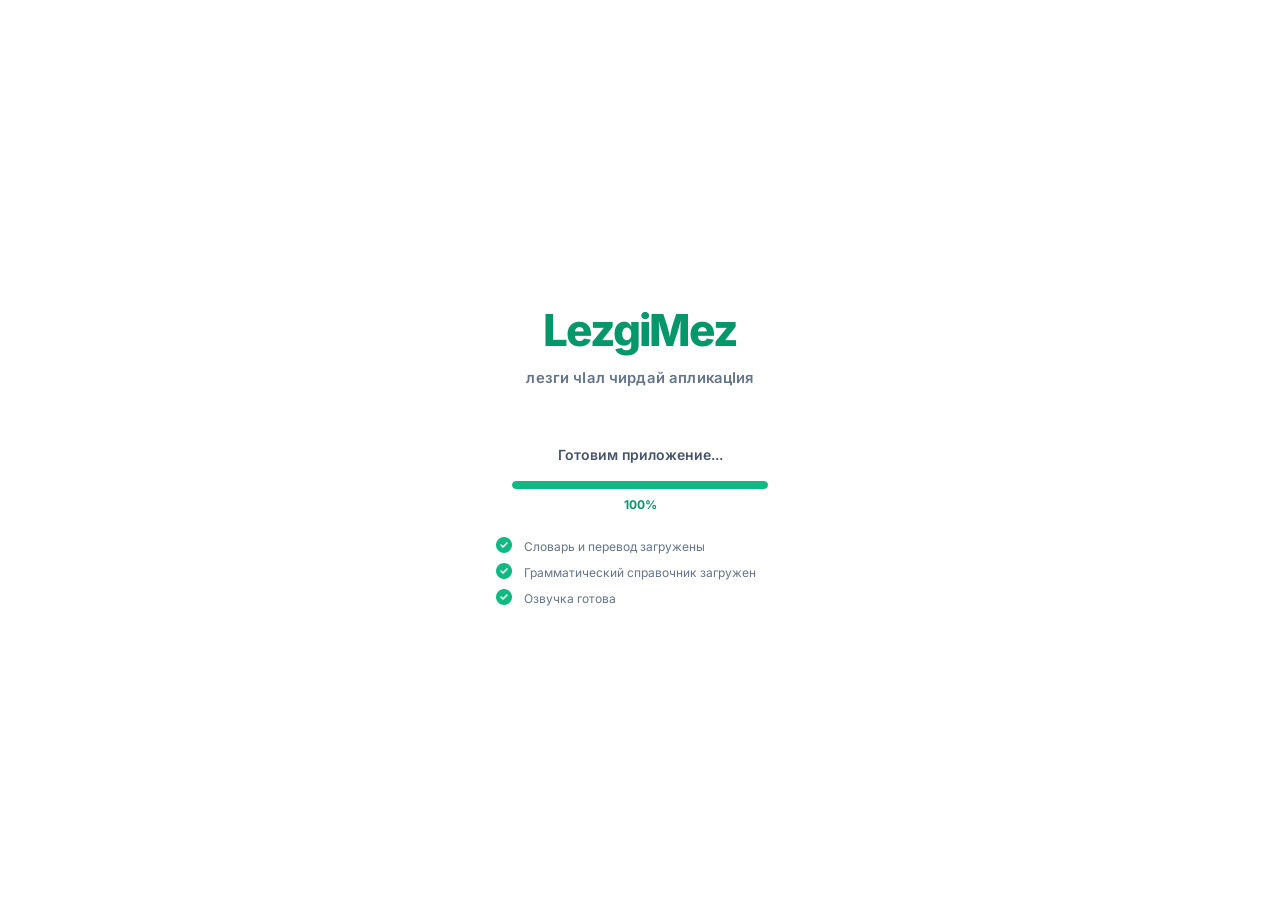
==== commit c035b68a: "feat(duel): Add real-time online multiplayer, room lobbies and matchmaking - Implement P2P WebRTC mu" ====
--- a/index.html
+++ b/index.html
@@ -5,7 +5,7 @@
     <meta charset="UTF-8">
     <meta name="viewport"
         content="width=device-width, initial-scale=1.0, viewport-fit=cover">
-    <meta http-equiv="Content-Security-Policy" content="default-src 'self'; script-src 'self' https://telegram.org https://*.telegram.org; style-src 'self' 'unsafe-inline'; img-src 'self' data: https: blob:; media-src 'self' data: blob:; font-src 'self' data:; connect-src 'self' https://api.telegram.org https://*.telegram.org;">
+    <meta http-equiv="Content-Security-Policy" content="default-src 'self'; script-src 'self' https://telegram.org https://*.telegram.org https://unpkg.com; style-src 'self' 'unsafe-inline'; img-src 'self' data: https: blob:; media-src 'self' data: blob:; font-src 'self' data:; connect-src 'self' https://api.telegram.org https://*.telegram.org https://*.peerjs.com wss://*.peerjs.com;">
     <!-- Telegram Web App SDK -->
     <script src="https://telegram.org/js/telegram-web-app.js"></script>
     <meta name="mobile-web-app-capable" content="yes">
@@ -26,9 +26,48 @@
     <meta property="og:description" content="Интерактивный помощник для изучения лезгинского языка.">
     <meta property="og:image" content="./icons/icon.svg">
 
+    <link rel="stylesheet" href="./fonts.css">
     <link rel="stylesheet" href="./output.css">
     <link rel="stylesheet" href="./fa/all.min.css">
     <style>
+        /* ========== ДИЗАЙН-ТОКЕНЫ LEZGIMEZ ========== */
+        :root {
+            --font-sans: 'Inter', -apple-system, BlinkMacSystemFont, 'SF Pro Text', 'Segoe UI', Roboto, sans-serif;
+            --font-heading: 'Manrope', 'Inter', -apple-system, BlinkMacSystemFont, 'SF Pro Display', 'Segoe UI', Roboto, sans-serif;
+            --c-primary: #059669;
+            --c-primary-dark: #064e3b;
+            --c-primary-surface: #ecfdf5;
+            --c-surface: #ffffff;
+            --c-bg: #f8fafc;
+            --c-border: #e2e8f0;
+            --c-text-main: #0f172a;
+            --c-text-muted: #64748b;
+            --c-text-sub: #94a3b8;
+            --c-danger: #e11d48;
+            --c-warning: #d97706;
+            --radius-sm: 0.75rem;
+            --radius-md: 1rem;
+            --radius-lg: 1.5rem;
+            --safe-bottom-space: calc(5.5rem + env(safe-area-inset-bottom, 16px));
+        }
+
+        html, body, button, input, select, textarea {
+            font-family: var(--font-sans) !important;
+            -webkit-font-smoothing: antialiased;
+            -moz-osx-font-smoothing: grayscale;
+            text-rendering: optimizeLegibility;
+        }
+
+        h1, h2, h3, .font-heading {
+            font-family: var(--font-heading) !important;
+            letter-spacing: -0.02em;
+        }
+
+        .lezgin-text {
+            font-size: inherit !important;
+            line-height: 1.25 !important;
+        }
+
         /* ========== БЛОКИРОВКА ВЫДЕЛЕНИЯ ТЕКСТА ========== */
         body {
             -webkit-user-select: none;
@@ -172,13 +211,571 @@
 
         /* Анимация для модальных окон */
         #word-modal:not(.hidden),
-        #practice-modal:not(.hidden) {
+        #practice-modal:not(.hidden),
+        #duel-menu-modal:not(.hidden),
+        #duel-lobby-modal:not(.hidden),
+        #duel-join-modal:not(.hidden),
+        #duel-matchmaking-modal:not(.hidden),
+        #duel-incoming-modal:not(.hidden),
+        #duel-modal:not(.hidden) {
             animation: fade-in 0.2s ease-out both;
         }
 
         #word-modal:not(.hidden) .modal,
-        #practice-modal:not(.hidden)>div {
+        #practice-modal:not(.hidden)>div,
+        #duel-menu-modal:not(.hidden)>div,
+        #duel-lobby-modal:not(.hidden)>div,
+        #duel-join-modal:not(.hidden)>div,
+        #duel-matchmaking-modal:not(.hidden)>div,
+        #duel-incoming-modal:not(.hidden)>div,
+        #duel-modal:not(.hidden)>div {
             animation: slide-up 0.3s cubic-bezier(0.32, 0.72, 0, 1) both;
+        }
+
+        /* Radar Pulse Animation for Matchmaking and Lobby */
+        @keyframes radar-pulse {
+            0% { transform: scale(0.8); opacity: 0.8; }
+            50% { transform: scale(1.3); opacity: 0.25; }
+            100% { transform: scale(1.7); opacity: 0; }
+        }
+        .radar-pulse-ring {
+            position: absolute;
+            inset: -8px;
+            border-radius: 9999px;
+            border: 2px solid #10b981;
+            animation: radar-pulse 2s cubic-bezier(0.25, 0.46, 0.45, 0.94) infinite;
+        }
+        .radar-pulse-ring-delayed {
+            animation-delay: 0.75s;
+        }
+
+        /* ========== ДУЭЛЬ СЛОВ И КВИЗ (СТИЛИСТИКА LEZGIMEZ) ========== */
+        #duel-arena-content.hidden,
+        #duel-result-content.hidden,
+        #duel-hud-bar.hidden,
+        #duel-progress-container.hidden,
+        .duel-arena-body.hidden,
+        .duel-result-wrapper.hidden,
+        .duel-hud-bar.hidden,
+        .duel-progress-container.hidden {
+            display: none !important;
+        }
+
+        .duel-modal-wrapper {
+            background: #f8fafc;
+            display: flex;
+            flex-direction: column;
+            width: 100%;
+            height: 100%;
+            position: relative;
+        }
+        @media (min-width: 768px) {
+            .duel-modal-wrapper {
+                border-radius: 1.5rem;
+                max-height: 92vh;
+                box-shadow: 0 20px 40px -15px rgba(0, 0, 0, 0.15);
+                border: 1px solid #f1f5f9;
+            }
+        }
+
+        /* Top Progress Bar */
+        .duel-progress-container {
+            width: 100%;
+            height: 3px;
+            background: #e2e8f0;
+            overflow: hidden;
+            flex-shrink: 0;
+        }
+        .duel-progress-fill {
+            height: 100%;
+            background: #059669;
+            border-radius: 9999px;
+            transition: width 0.3s ease;
+        }
+
+        /* Arena Header */
+        .duel-header-bar {
+            padding: 0.75rem 1.25rem;
+            display: flex;
+            align-items: center;
+            justify-content: space-between;
+            position: relative;
+            background: #ffffff;
+            flex-shrink: 0;
+        }
+        .duel-header-title {
+            position: absolute;
+            left: 50%;
+            transform: translateX(-50%);
+            font-size: 1rem;
+            font-weight: 700;
+            color: #1e293b;
+            margin: 0;
+            white-space: nowrap;
+            pointer-events: none;
+        }
+        .duel-round-badge {
+            padding: 0.25rem 0.75rem;
+            background: #f1f5f9;
+            color: #475569;
+            font-size: 0.75rem;
+            font-weight: 700;
+            border-radius: 9999px;
+            white-space: nowrap;
+            z-index: 2;
+        }
+        .duel-btn-round-close {
+            width: 2.25rem;
+            height: 2.25rem;
+            border-radius: 9999px;
+            background: #f1f5f9;
+            color: #64748b;
+            display: flex;
+            align-items: center;
+            justify-content: center;
+            border: none;
+            cursor: pointer;
+            transition: all 0.15s ease;
+            z-index: 2;
+        }
+        .duel-btn-round-close:hover {
+            background: #e2e8f0;
+            color: #0f172a;
+        }
+        .duel-btn-round-close:active {
+            transform: scale(0.94);
+        }
+
+        /* HUD: Players & Timer */
+        .duel-hud-bar {
+            padding: 0.65rem 1rem;
+            margin: 0.75rem auto 0;
+            max-width: 28rem;
+            width: calc(100% - 2.5rem);
+            box-sizing: border-box;
+            background: #ffffff;
+            border: 1px solid #f1f5f9;
+            border-radius: 1.25rem;
+            display: grid !important;
+            grid-template-columns: 1fr auto 1fr;
+            align-items: center;
+            gap: 0.75rem;
+            box-shadow: 0 1px 3px rgba(0, 0, 0, 0.02);
+            flex-shrink: 0;
+        }
+        .duel-player-card {
+            display: flex;
+            flex-direction: column;
+            align-items: flex-start;
+            gap: 0.2rem;
+            min-width: 0;
+            width: 100%;
+            transition: opacity 0.2s ease;
+        }
+        .duel-player-card.is-rival {
+            align-items: flex-end;
+            text-align: right;
+        }
+        .duel-player-header {
+            display: flex;
+            align-items: center;
+            gap: 0.4rem;
+        }
+        .duel-avatar {
+            width: 1.5rem;
+            height: 1.5rem;
+            border-radius: 0.5rem;
+            background: #ecfdf5;
+            color: #059669;
+            display: flex;
+            align-items: center;
+            justify-content: center;
+            font-weight: 700;
+            font-size: 0.75rem;
+            flex-shrink: 0;
+        }
+        .duel-avatar.is-rival {
+            background: #f1f5f9;
+            color: #64748b;
+        }
+        .duel-avatar.is-trophy {
+            background: #fef3c7;
+            color: #d97706;
+        }
+        .duel-avatar.is-trophy i {
+            color: #d97706 !important;
+        }
+
+        .duel-player-name {
+            font-size: 0.8rem;
+            font-weight: 700;
+            color: #1e293b;
+            line-height: 1.2;
+            white-space: nowrap;
+            overflow: hidden;
+            text-overflow: ellipsis;
+            max-width: 95px;
+        }
+        .duel-player-sub {
+            display: flex;
+            align-items: center;
+            gap: 0.35rem;
+        }
+        .duel-hearts-list {
+            display: inline-flex;
+            align-items: center;
+            gap: 2px;
+        }
+        .duel-heart {
+            font-size: 0.75rem;
+            color: #f43f5e;
+            transition: all 0.2s ease;
+        }
+        .duel-heart.is-empty {
+            color: #e2e8f0;
+            opacity: 0.7;
+        }
+        .duel-score-pill {
+            font-size: 0.7rem;
+            font-weight: 700;
+            color: #059669;
+            white-space: nowrap;
+        }
+        .duel-score-pill.is-gold {
+            color: #d97706;
+        }
+        .duel-score-pill.is-rival {
+            color: #64748b;
+        }
+
+        /* Central Timer */
+        .duel-timer-widget {
+            display: flex;
+            align-items: center;
+            justify-content: center;
+            flex-shrink: 0;
+        }
+        .duel-timer-badge {
+            font-family: ui-monospace, SFMono-Regular, Menlo, Monaco, monospace;
+            font-weight: 800;
+            font-size: 1.15rem;
+            color: #059669;
+            background: #f0fdf4;
+            border: 1px solid #d1fae5;
+            border-radius: 9999px;
+            padding: 0.2rem 0.65rem;
+            min-width: 2.5rem;
+            text-align: center;
+            transition: all 0.2s ease;
+        }
+        .duel-timer-badge.is-warning {
+            color: #d97706;
+            background: #fffbeb;
+            border-color: #fde68a;
+        }
+        .duel-timer-badge.is-critical {
+            color: #e11d48;
+            background: #fff1f2;
+            border-color: #fecdd3;
+            animation: pulse 0.8s infinite;
+        }
+
+        /* Arena Central Content */
+        .duel-arena-body {
+            flex: 1;
+            display: flex;
+            flex-direction: column;
+            justify-content: center;
+            padding: 0.75rem 1.25rem 1.25rem;
+            max-width: 28rem;
+            margin: 0 auto;
+            width: 100%;
+            box-sizing: border-box;
+            gap: 1rem;
+            overflow-y: auto;
+        }
+
+        /* Word Presentation Card (matching LezgiMez practice cards) */
+        .duel-hero-card {
+            width: 100%;
+            background: #ffffff;
+            border: 1px solid #f1f5f9;
+            border-radius: 1.5rem;
+            padding: 1.5rem 1.25rem 1.25rem;
+            text-align: center;
+            position: relative;
+            box-shadow: 0 1px 3px rgba(0, 0, 0, 0.03);
+        }
+        .duel-hero-audio-btn {
+            position: absolute;
+            top: 1rem;
+            right: 1rem;
+            width: 2.25rem;
+            height: 2.25rem;
+            border-radius: 0.75rem;
+            background: #f8fafc;
+            border: 1px solid #f1f5f9;
+            color: #64748b;
+            display: flex;
+            align-items: center;
+            justify-content: center;
+            font-size: 0.875rem;
+            transition: all 0.15s ease;
+            cursor: pointer;
+        }
+        .duel-hero-audio-btn:hover {
+            background: #ecfdf5;
+            color: #059669;
+            border-color: #a7f3d0;
+        }
+        .duel-hero-audio-btn:active {
+            transform: scale(0.92);
+        }
+        .duel-hero-word {
+            font-size: 2.25rem;
+            font-weight: 800;
+            color: #0f172a;
+            line-height: 1.15;
+            letter-spacing: -0.02em;
+            margin: 0.25rem 0 0;
+            cursor: pointer;
+        }
+        .duel-hero-translit {
+            font-size: 0.95rem;
+            font-weight: 500;
+            color: #94a3b8;
+            margin-top: 0.35rem;
+        }
+        .duel-feedback-banner {
+            min-height: 1.25rem;
+            font-size: 0.75rem;
+            font-weight: 700;
+            margin-top: 0.5rem;
+            display: flex;
+            align-items: center;
+            justify-content: center;
+            gap: 0.35rem;
+        }
+        .duel-feedback-banner.is-correct {
+            color: #059669;
+        }
+        .duel-feedback-banner.is-wrong {
+            color: #e11d48;
+        }
+
+        /* Quiz Answer Buttons (Native LezgiMez rounded cards) */
+        .duel-options-stack {
+            width: 100%;
+            display: flex;
+            flex-direction: column;
+            gap: 0.625rem;
+        }
+        .duel-opt-btn {
+            width: 100%;
+            background: #ffffff;
+            border: 1px solid #f1f5f9;
+            border-radius: 1.25rem;
+            padding: 1rem 1.25rem;
+            display: flex;
+            align-items: center;
+            justify-content: space-between;
+            gap: 0.75rem;
+            text-align: left;
+            cursor: pointer;
+            transition: all 0.15s ease;
+            user-select: none;
+            -webkit-tap-highlight-color: transparent;
+            box-shadow: 0 1px 2px rgba(0, 0, 0, 0.03);
+        }
+        .duel-opt-btn:hover:not(:disabled) {
+            border-color: #cbd5e1;
+            background: #f8fafc;
+        }
+        .duel-opt-btn:active:not(:disabled) {
+            transform: scale(0.985);
+            border-color: #10b981;
+        }
+        .duel-opt-text {
+            flex: 1;
+            font-size: 1rem;
+            font-weight: 600;
+            color: #1e293b;
+            line-height: 1.3;
+        }
+        .duel-opt-status {
+            width: 1.25rem;
+            height: 1.25rem;
+            display: flex;
+            align-items: center;
+            justify-content: center;
+            color: #94a3b8;
+            font-size: 0.85rem;
+            transition: all 0.15s ease;
+        }
+        .duel-opt-btn.is-correct {
+            background: #ecfdf5 !important;
+            border-color: #10b981 !important;
+        }
+        .duel-opt-btn.is-correct .duel-opt-text {
+            color: #064e3b !important;
+            font-weight: 700;
+        }
+        .duel-opt-btn.is-correct .duel-opt-status {
+            color: #059669 !important;
+        }
+        .duel-opt-btn.is-wrong {
+            background: #fff1f2 !important;
+            border-color: #f43f5e !important;
+            animation: shake 0.35s ease;
+        }
+        .duel-opt-btn.is-wrong .duel-opt-text {
+            color: #9f1239 !important;
+            font-weight: 700;
+        }
+        .duel-opt-btn.is-wrong .duel-opt-status {
+            color: #e11d48 !important;
+        }
+
+        /* Result Screen (matching LezgiMez stats cards) */
+        .duel-result-wrapper {
+            flex: 1;
+            padding: 1.5rem;
+            display: flex;
+            flex-direction: column;
+            align-items: center;
+            justify-content: center;
+            text-align: center;
+            max-width: 24rem;
+            margin: auto;
+            width: 100%;
+            box-sizing: border-box;
+        }
+        .duel-result-icon-box {
+            width: 4.5rem;
+            height: 4.5rem;
+            border-radius: 1.25rem;
+            background: #fef3c7;
+            color: #d97706;
+            display: flex;
+            align-items: center;
+            justify-content: center;
+            font-size: 2.25rem;
+            margin-bottom: 1rem;
+            box-shadow: 0 4px 12px rgba(217, 119, 6, 0.15);
+        }
+        .duel-result-title {
+            font-size: 1.5rem;
+            font-weight: 800;
+            color: #0f172a;
+            margin-bottom: 0.25rem;
+        }
+        .duel-result-desc {
+            font-size: 0.85rem;
+            color: #64748b;
+            margin-bottom: 1.25rem;
+            line-height: 1.4;
+        }
+        .duel-stats-bento {
+            width: 100%;
+            background: #f8fafc;
+            border: 1px solid #f1f5f9;
+            border-radius: 1.25rem;
+            padding: 0.875rem 1.25rem;
+            margin-bottom: 1.25rem;
+            text-align: left;
+        }
+
+        /* Result Screen Action Buttons */
+        .duel-action-buttons {
+            display: flex;
+            flex-direction: column;
+            gap: 0.75rem;
+            width: 100%;
+        }
+        .duel-btn-primary {
+            display: flex;
+            align-items: center;
+            justify-content: center;
+            gap: 0.5rem;
+            width: 100%;
+            padding: 0.8rem 1.25rem;
+            background-color: #059669;
+            color: #ffffff;
+            font-weight: 700;
+            font-size: 0.95rem;
+            border-radius: 1rem;
+            border: none;
+            cursor: pointer;
+            box-shadow: 0 1px 3px rgba(0, 0, 0, 0.08);
+            transition: all 0.15s ease;
+        }
+        .duel-btn-primary:hover {
+            background-color: #047857;
+        }
+        .duel-btn-primary:active {
+            transform: scale(0.98);
+        }
+        .duel-btn-secondary {
+            display: flex;
+            align-items: center;
+            justify-content: center;
+            gap: 0.5rem;
+            width: 100%;
+            padding: 0.75rem 1.25rem;
+            background-color: #f1f5f9;
+            color: #334155;
+            font-weight: 600;
+            font-size: 0.875rem;
+            border-radius: 1rem;
+            border: 1px solid #e2e8f0;
+            cursor: pointer;
+            transition: all 0.15s ease;
+        }
+        .duel-btn-secondary:hover {
+            background-color: #e2e8f0;
+            color: #0f172a;
+        }
+        .duel-btn-secondary:active {
+            transform: scale(0.98);
+        }
+        .duel-btn-link {
+            display: flex;
+            align-items: center;
+            justify-content: center;
+            gap: 0.375rem;
+            width: 100%;
+            padding: 0.35rem 0.75rem;
+            background: transparent;
+            color: #94a3b8;
+            font-weight: 500;
+            font-size: 0.75rem;
+            border: none;
+            cursor: pointer;
+            transition: color 0.15s ease;
+        }
+        .duel-btn-link:hover {
+            color: #475569;
+        }
+        .duel-btn-link:active {
+            transform: scale(0.98);
+        }
+
+        /* Menu Modal & Dialog Buttons */
+        .duel-btn-card {
+            background: #ffffff;
+            border: 1px solid #f1f5f9;
+            border-radius: 1.25rem;
+            color: #1e293b;
+            box-shadow: 0 1px 3px rgba(0, 0, 0, 0.02);
+            transition: all 0.15s ease;
+            cursor: pointer;
+        }
+        .duel-btn-card:hover {
+            border-color: #cbd5e1;
+            background: #f8fafc;
+        }
+        .duel-btn-card:active {
+            transform: scale(0.98);
         }
 
         /* Главный контейнер с мягким серо-голубым фоном */
@@ -206,7 +803,7 @@
             border-color: #333 !important;
         }
 
-        /* Анимация нижней навигации — активный индикатор */
+        /* Нижняя навигация */
         .bottom-nav .nav-tab {
             position: relative;
             transition: color 0.2s ease;
@@ -243,6 +840,37 @@
             -webkit-user-select: none;
             -ms-user-select: none;
             touch-action: pan-x pan-y;
+        }
+
+        /* Отключаем scroll anchoring, чтобы браузер самопроизвольно не скроллил контент при вставке/анимации элементов */
+        main,
+        #practice-grammar-view,
+        #grammar-units-grid,
+        #modal-content,
+        #modal-content > div {
+            overflow-anchor: none;
+        }
+
+        /* Гарантированное ограничение высоты модальных окон для предотвращения растягивания и вылета наверх */
+        #word-modal .modal {
+            max-height: 88dvh;
+        }
+        #leaderboard-modal > div {
+            max-height: 90dvh;
+        }
+        #leaderboard-list {
+            max-height: 50dvh;
+        }
+        @media (min-width: 768px) {
+            #word-modal .modal {
+                max-height: 85vh;
+            }
+            #leaderboard-modal > div {
+                max-height: 90vh;
+            }
+            #leaderboard-list {
+                max-height: 50vh;
+            }
         }
 
 
@@ -977,72 +1605,69 @@
             cursor: grabbing;
         }
 
+        /* ========== MINIMALIST SWIPE BADGES ========== */
         .swipe-badge {
             position: absolute;
             z-index: 40;
             pointer-events: none;
             display: flex;
             align-items: center;
-            gap: 6px;
-            font-weight: 800;
-            font-size: 0.95rem;
-            letter-spacing: 0.08em;
-            text-transform: uppercase;
-            padding: 6px 14px;
-            border-radius: 14px;
-            border-width: 2.5px;
+            gap: 5px;
+            font-weight: 600;
+            font-size: 0.78rem;
+            letter-spacing: 0.02em;
+            padding: 5px 14px;
+            border-radius: 9999px;
+            border-width: 1px;
             opacity: 0;
             will-change: opacity, transform;
-            backdrop-filter: blur(8px);
-            -webkit-backdrop-filter: blur(8px);
+            backdrop-filter: blur(12px);
+            -webkit-backdrop-filter: blur(12px);
+            top: 14px;
+            left: 50%;
+            transform: translateX(-50%) scale(0.95);
+            box-shadow: 0 2px 10px rgba(0, 0, 0, 0.05);
+            transition: opacity 0.15s ease, transform 0.15s ease;
         }
 
         .swipe-badge-easy {
-            top: 20px;
-            left: 20px;
-            transform: rotate(-10deg);
-            color: #059669;
-            background: rgba(236, 253, 245, 0.92);
-            border-color: #10b981;
-            box-shadow: 0 4px 14px rgba(16, 185, 129, 0.25);
+            color: #065f46;
+            background: rgba(236, 253, 245, 0.96);
+            border-color: rgba(52, 211, 153, 0.45);
         }
 
         .swipe-badge-wrong {
-            top: 20px;
-            right: 20px;
-            transform: rotate(10deg);
-            color: #e11d48;
-            background: rgba(255, 241, 242, 0.92);
-            border-color: #f43f5e;
-            box-shadow: 0 4px 14px rgba(244, 63, 94, 0.25);
+            color: #9f1239;
+            background: rgba(255, 241, 242, 0.96);
+            border-color: rgba(251, 113, 133, 0.45);
         }
 
         .swipe-badge-hard {
-            top: 20px;
-            left: 50%;
-            transform: translateX(-50%);
-            color: #d97706;
-            background: rgba(254, 243, 199, 0.92);
-            border-color: #f59e0b;
-            box-shadow: 0 4px 14px rgba(245, 158, 11, 0.25);
+            color: #92400e;
+            background: rgba(254, 243, 199, 0.96);
+            border-color: rgba(245, 158, 11, 0.45);
+        }
+
+        [data-theme="dark"] .swipe-badge {
+            box-shadow: 0 4px 14px rgba(0, 0, 0, 0.35);
         }
 
         [data-theme="dark"] .swipe-badge-easy {
             color: #34d399;
             background: rgba(6, 78, 59, 0.92);
-            border-color: #34d399;
+            border-color: rgba(52, 211, 153, 0.35);
         }
 
         [data-theme="dark"] .swipe-badge-wrong {
             color: #fb7185;
             background: rgba(136, 19, 55, 0.92);
-            border-color: #fb7185;
+            border-color: rgba(251, 113, 133, 0.35);
         }
 
         [data-theme="dark"] .swipe-badge-hard {
             color: #fbbf24;
             background: rgba(120, 53, 15, 0.92);
-            border-color: #fbbf24;
+            border-color: rgba(251, 191, 36, 0.35);
         }
 
         /* ========== SRS BUTTONS BACKGROUNDS & STYLES ========== */
@@ -1100,30 +1725,29 @@
 
         /* ========== SRS REPORT BUTTON ========== */
         .srs-report-btn {
-            width: 44px !important;
-            height: 44px !important;
-            border-radius: 14px !important;
+            width: 36px !important;
+            height: 36px !important;
+            border-radius: 12px !important;
             display: inline-flex !important;
             align-items: center !important;
             justify-content: center !important;
-            background-color: #fff1f2 !important;
-            color: #e11d48 !important;
-            border: 1px solid #ffe4e6 !important;
-            box-shadow: 0 1px 2px 0 rgba(0, 0, 0, 0.05) !important;
+            background-color: #f8fafc !important;
+            color: #94a3b8 !important;
+            border: 1px solid #e2e8f0 !important;
+            box-shadow: none !important;
             cursor: pointer !important;
             transition: all 0.15s ease !important;
             flex-shrink: 0 !important;
         }
         .srs-report-btn i {
-            font-size: 20px !important;
+            font-size: 15px !important;
         }
         .srs-report-btn:hover {
-            background-color: #ffe4e6 !important;
-            color: #be123c !important;
+            background-color: #f1f5f9 !important;
+            color: #64748b !important;
         }
         .srs-report-btn:active {
             transform: scale(0.92) !important;
-            background-color: #fecdd3 !important;
         }
         .srs-report-btn.srs-report-sent {
             background-color: #ecfdf5 !important;
@@ -1131,12 +1755,13 @@
             border-color: #d1fae5 !important;
         }
         [data-theme="dark"] .srs-report-btn {
-            background-color: rgba(225, 29, 72, 0.18) !important;
-            border-color: rgba(225, 29, 72, 0.35) !important;
-            color: #fb7185 !important;
+            background-color: rgba(255, 255, 255, 0.05) !important;
+            border-color: rgba(255, 255, 255, 0.1) !important;
+            color: #94a3b8 !important;
         }
         [data-theme="dark"] .srs-report-btn:hover {
-            background-color: rgba(225, 29, 72, 0.28) !important;
+            background-color: rgba(255, 255, 255, 0.1) !important;
+            color: #cbd5e1 !important;
         }
         [data-theme="dark"] .srs-report-btn.srs-report-sent {
             background-color: rgba(5, 150, 105, 0.18) !important;
@@ -1279,6 +1904,245 @@
         [data-theme="dark"] .bottom-nav {
             box-shadow: 0 -2px 12px rgba(0, 0, 0, 0.4) !important;
         }
+
+        /* Dark Theme for Duel & Modals */
+        [data-theme="dark"] #duel-menu-modal > div,
+        [data-theme="dark"] #duel-incoming-modal > div {
+            background-color: #18181b !important;
+            color: #f2f2f7 !important;
+            border: 1px solid rgba(255, 255, 255, 0.1) !important;
+        }
+        [data-theme="dark"] #duel-modal {
+            background-color: rgba(9, 9, 11, 0.85) !important;
+        }
+        [data-theme="dark"] .duel-modal-wrapper {
+            background-color: #121214 !important;
+            color: #f8fafc !important;
+            border-color: rgba(255, 255, 255, 0.08) !important;
+        }
+        [data-theme="dark"] .duel-progress-container {
+            background-color: #27272a !important;
+        }
+        [data-theme="dark"] .duel-header-bar {
+            background-color: #18181b !important;
+            border-color: rgba(255, 255, 255, 0.08) !important;
+        }
+        [data-theme="dark"] .duel-header-title {
+            color: #f8fafc !important;
+        }
+        [data-theme="dark"] .duel-round-badge {
+            background-color: #27272a !important;
+            color: #94a3b8 !important;
+        }
+        [data-theme="dark"] .duel-btn-round-close,
+        [data-theme="dark"] #duel-menu-close-btn,
+        [data-theme="dark"] #duel-incoming-close-btn {
+            background-color: #27272a !important;
+            border-color: rgba(255, 255, 255, 0.12) !important;
+            color: #94a3b8 !important;
+        }
+        [data-theme="dark"] .duel-btn-round-close:hover,
+        [data-theme="dark"] #duel-menu-close-btn:hover,
+        [data-theme="dark"] #duel-incoming-close-btn:hover {
+            background-color: #3f3f46 !important;
+            color: #f8fafc !important;
+        }
+        [data-theme="dark"] .duel-hud-bar {
+            background-color: #18181b !important;
+            border-color: rgba(255, 255, 255, 0.08) !important;
+        }
+        [data-theme="dark"] .duel-player-name {
+            color: #f8fafc !important;
+        }
+        [data-theme="dark"] .duel-heart.is-empty {
+            color: #3f3f46 !important;
+        }
+        [data-theme="dark"] .duel-score-pill {
+            color: #34d399 !important;
+        }
+        [data-theme="dark"] .duel-score-pill.is-gold {
+            color: #fbbf24 !important;
+        }
+        [data-theme="dark"] .duel-score-pill.is-rival {
+            color: #94a3b8 !important;
+        }
+        [data-theme="dark"] .duel-timer-badge {
+            background-color: #27272a !important;
+            color: #34d399 !important;
+            border-color: rgba(5, 150, 105, 0.4) !important;
+        }
+        [data-theme="dark"] .duel-timer-badge.is-warning {
+            background-color: #2e2616 !important;
+            border-color: rgba(245, 158, 11, 0.4) !important;
+            color: #fbbf24 !important;
+        }
+        [data-theme="dark"] .duel-timer-badge.is-critical {
+            background-color: #31141a !important;
+            border-color: rgba(244, 63, 94, 0.4) !important;
+            color: #fb7185 !important;
+        }
+        [data-theme="dark"] .duel-hero-card {
+            background-color: #18181b !important;
+            border-color: rgba(255, 255, 255, 0.08) !important;
+        }
+        [data-theme="dark"] .duel-hero-word {
+            color: #f8fafc !important;
+        }
+        [data-theme="dark"] .duel-hero-translit {
+            color: #94a3b8 !important;
+        }
+        [data-theme="dark"] .duel-hero-audio-btn {
+            background-color: #27272a !important;
+            border-color: rgba(255, 255, 255, 0.1) !important;
+            color: #34d399 !important;
+        }
+        [data-theme="dark"] .duel-hero-audio-btn:hover {
+            background-color: #3f3f46 !important;
+        }
+        [data-theme="dark"] .duel-opt-btn {
+            background-color: #18181b !important;
+            border-color: rgba(255, 255, 255, 0.08) !important;
+        }
+        [data-theme="dark"] .duel-opt-btn:hover:not(:disabled) {
+            background-color: #202024 !important;
+            border-color: rgba(5, 150, 105, 0.35) !important;
+        }
+        [data-theme="dark"] .duel-opt-text {
+            color: #f8fafc !important;
+        }
+        [data-theme="dark"] .duel-opt-status {
+            color: #64748b !important;
+        }
+        [data-theme="dark"] .duel-opt-btn.is-correct {
+            background-color: rgba(6, 78, 59, 0.4) !important;
+            border-color: #059669 !important;
+        }
+        [data-theme="dark"] .duel-opt-btn.is-correct .duel-opt-text {
+            color: #a7f3d0 !important;
+        }
+        [data-theme="dark"] .duel-opt-btn.is-wrong {
+            background-color: rgba(159, 18, 57, 0.35) !important;
+            border-color: #f43f5e !important;
+        }
+        [data-theme="dark"] .duel-opt-btn.is-wrong .duel-opt-text {
+            color: #fecdd3 !important;
+        }
+        [data-theme="dark"] .duel-stats-bento {
+            background-color: #202024 !important;
+            border-color: rgba(255, 255, 255, 0.08) !important;
+        }
+        [data-theme="dark"] .duel-result-title {
+            color: #f8fafc !important;
+        }
+        [data-theme="dark"] .duel-result-desc {
+            color: #94a3b8 !important;
+        }
+        [data-theme="dark"] .duel-btn-card {
+            background-color: #18181b !important;
+            border-color: rgba(255, 255, 255, 0.08) !important;
+            color: #f8fafc !important;
+        }
+        [data-theme="dark"] .duel-btn-card:hover {
+            background-color: #202024 !important;
+            border-color: rgba(5, 150, 105, 0.35) !important;
+        }
+        [data-theme="dark"] .duel-btn-primary {
+            background-color: #059669 !important;
+            color: #ffffff !important;
+        }
+        [data-theme="dark"] .duel-btn-primary:hover {
+            background-color: #047857 !important;
+        }
+        [data-theme="dark"] .duel-btn-secondary {
+            background-color: #27272a !important;
+            color: #f1f5f9 !important;
+            border-color: rgba(255, 255, 255, 0.1) !important;
+        }
+        [data-theme="dark"] .duel-btn-secondary:hover {
+            background-color: #3f3f46 !important;
+        }
+        [data-theme="dark"] .duel-btn-link {
+            color: #94a3b8 !important;
+        }
+        [data-theme="dark"] .duel-btn-link:hover {
+            color: #ffffff !important;
+        }
+        [data-theme="dark"] .duel-btn-card {
+            background-color: #202024 !important;
+            border-color: rgba(255, 255, 255, 0.08) !important;
+            color: #f8fafc !important;
+        }
+        [data-theme="dark"] .duel-btn-card:hover {
+            border-color: rgba(255, 255, 255, 0.2) !important;
+            background: #27272a !important;
+        }
+        [data-theme="dark"] .duel-btn-card .text-slate-800 {
+            color: #f2f2f7 !important;
+        }
+        [data-theme="dark"] .duel-btn-card .text-slate-400 {
+            color: #94a3b8 !important;
+        }
+        [data-theme="dark"] .duel-icon-box-purple {
+            background: rgba(124, 58, 237, 0.2) !important;
+            color: #a78bfa !important;
+        }
+        [data-theme="dark"] .duel-icon-box-blue {
+            background: rgba(37, 99, 235, 0.2) !important;
+            color: #60a5fa !important;
+        }
+        [data-theme="dark"] .duel-icon-box-amber {
+            background: rgba(217, 119, 6, 0.2) !important;
+            color: #fbbf24 !important;
+        }
+        [data-theme="dark"] .duel-icon-box-rose {
+            background: rgba(225, 29, 72, 0.2) !important;
+            color: #fb7185 !important;
+        }
+        [data-theme="dark"] #duel-incoming-modal .bg-slate-50,
+        [data-theme="dark"] #duel-menu-modal .bg-slate-50 {
+            background-color: #202024 !important;
+            border-color: rgba(255, 255, 255, 0.08) !important;
+        }
+        [data-theme="dark"] #duel-incoming-modal .text-slate-800,
+        [data-theme="dark"] #duel-menu-modal .text-slate-800 {
+            color: #f8fafc !important;
+        }
+        [data-theme="dark"] #duel-incoming-decline-btn {
+            background-color: #27272a !important;
+            color: #cbd5e1 !important;
+        }
+        [data-theme="dark"] #duel-incoming-decline-btn:hover {
+            background-color: #3f3f46 !important;
+        }
+        #vocab-sticky-bar {
+            background-color: rgba(248, 250, 252, 0.85);
+            -webkit-backdrop-filter: blur(16px);
+            backdrop-filter: blur(16px);
+        }
+        [data-theme="dark"] #vocab-sticky-bar {
+            background-color: rgba(18, 18, 18, 0.85) !important;
+        }
+        .vocab-blur-fade {
+            position: absolute;
+            top: 100%;
+            left: -20px;
+            right: -20px;
+            height: 22px;
+            pointer-events: none;
+            z-index: 10;
+            background: linear-gradient(to bottom, rgba(248, 250, 252, 0.95) 0%, rgba(248, 250, 252, 0) 100%);
+            -webkit-backdrop-filter: blur(8px);
+            backdrop-filter: blur(8px);
+            -webkit-mask-image: linear-gradient(to bottom, black 0%, transparent 100%);
+            mask-image: linear-gradient(to bottom, black 0%, transparent 100%);
+        }
+        [data-theme="dark"] .vocab-blur-fade {
+            background: linear-gradient(to bottom, rgba(18, 18, 18, 0.95) 0%, rgba(18, 18, 18, 0) 100%) !important;
+        }
+        .vocab-scroll-mask {
+            -webkit-mask-image: linear-gradient(to bottom, transparent 0%, black 8px, black calc(100% - 24px), transparent 100%);
+            mask-image: linear-gradient(to bottom, transparent 0%, black 8px, black calc(100% - 24px), transparent 100%);
+        }
     </style>
 </head>
 
@@ -1289,8 +2153,7 @@
             <div class="loader-logo">LezgiMez</div>
             <div class="loader-subtitle">лезги чӀал чирдай апликацӀия</div>
         </div>
-        <div class="loader-spinner" aria-hidden="true"></div>
-        <div id="loader-status" class="mt-6 text-sm font-semibold text-slate-600">Готовим приложение...</div>
+        <div id="loader-status" class="mt-8 text-sm font-semibold text-slate-600">Готовим приложение...</div>
         <div class="mt-4 w-64 h-2 bg-slate-100 rounded-full overflow-hidden" aria-hidden="true">
             <div id="loader-progress-fill" class="h-full bg-emerald-500 rounded-full transition-all duration-300" style="width:0%"></div>
         </div>
@@ -1300,13 +2163,12 @@
             <div id="loader-step-grammar"><i class="fa-regular fa-circle mr-3 text-slate-300"></i>Грамматика</div>
             <div id="loader-step-audio"><i class="fa-regular fa-circle mr-3 text-slate-300"></i>Озвучка алфавита</div>
         </div>
-        <button id="loader-skip-btn" type="button" class="mt-6 text-xs font-bold text-slate-400 hover:text-emerald-600 transition-colors">Открыть сразу</button>
     </div>
 
     <!-- Desktop Sidebar -->
     <aside class="hidden md:flex flex-col w-56 flex-shrink-0 relative bg-white border-r border-slate-100 z-[60]">
         <div class="h-14 flex items-center px-6 border-b border-slate-100 flex-shrink-0">
-            <span class="font-bold text-2xl tracking-tighter">LezgiAPP <span class="text-emerald-500">β</span></span>
+            <span class="font-bold text-2xl tracking-tighter text-emerald-600 dark:text-emerald-500">LezgiAPP <span class="text-emerald-500">β</span></span>
         </div>
         <div class="flex-1 overflow-y-auto py-6 flex flex-col gap-2 px-4">
             <button data-tab="alphabet" class="nav-tab nav-tab-desktop flex items-center gap-3 px-4 py-3 rounded-2xl text-slate-500 hover:bg-slate-50 transition-colors">
@@ -1333,7 +2195,7 @@
     <header class="app-header bg-white border-b border-slate-100 sticky top-0 z-50 md:hidden" style="padding-top: var(--tg-safe-area-inset-top, 0px);">
         <div class="max-w-3xl mx-auto px-5 h-14 flex items-center justify-center relative">
             <div class="flex items-center">
-                <span class="font-bold text-2xl tracking-tighter">LezgiAPP <span class="text-emerald-500">β</span></span>
+                <span class="font-bold text-2xl tracking-tighter text-emerald-600 dark:text-emerald-500">LezgiAPP <span class="text-emerald-500">β</span></span>
             </div>
         </div>
     </header>
@@ -1346,11 +2208,11 @@
 
 
         <!-- TAB 1: АЛФАВИТ -->
-        <div id="screen-alphabet" class="app-screen active px-5 pt-6 pb-20">
+        <div id="screen-alphabet" class="app-screen active px-5 pt-6" style="padding-bottom: calc(5.5rem + env(safe-area-inset-bottom, 16px));">
             <div class="mb-6">
                 <div class="flex items-center justify-between mb-3">
                     <div>
-                        <h1 class="text-5xl font-bold tracking-tighter text-emerald-900">Алфавит</h1>
+                        <h1 class="text-4xl font-bold tracking-tighter text-emerald-950">Алфавит</h1>
                     </div>
                 </div>
                 <p class="text-sm text-slate-500">Кириллица • Содержит 41 букву</p>
@@ -1364,14 +2226,14 @@
         <!-- TAB 2: СЛОВАРЬ -->
         <div id="screen-vocabulary" class="app-screen flex flex-col h-full px-5 pt-6 pb-0">
             <!-- Fixed header area -->
-            <div class="flex-shrink-0">
-                <div class="mb-5">
+            <div class="flex-shrink-0 relative z-20">
+                <div class="mb-4">
                     <h1 class="text-4xl font-bold tracking-tighter text-emerald-900">Словарь</h1>
                     <p id="vocab-stats" class="text-sm text-slate-500 mt-1"></p>
                 </div>
 
                 <!-- Search + Filter -->
-                <div class="bg-transparent pb-3 -mx-5 px-5">
+                <div class="relative pb-3 -mx-5 px-5">
                     <div class="flex gap-2 items-center">
                         <div class="flex-1 relative flex items-center">
                             <i class="fa-solid fa-search absolute left-4 text-slate-400"></i>
@@ -1401,23 +2263,22 @@
                         class="hidden mt-2 text-xs text-amber-700 bg-amber-50 border border-amber-200 rounded-2xl px-3 py-2">
                     </div>
                 </div>
+
+                <!-- Progressive Blur Fade transition right under the search bar -->
+                <div class="vocab-blur-fade pointer-events-none"></div>
             </div>
 
             <!-- Scrollable results area -->
-            <div class="flex-1 overflow-y-auto -mx-5 px-5 min-h-0"
+            <div class="flex-1 overflow-y-auto -mx-5 px-5 min-h-0 vocab-scroll-mask"
                 style="padding-bottom: calc(6.5rem + env(safe-area-inset-bottom, 16px)); scrollbar-width: none; -ms-overflow-style: none;">
-                <div class="flex items-center justify-between mt-4 mb-3 px-1">
-                    <div class="text-sm text-slate-500">
-                        Найдено <span id="results-count" class="font-semibold text-emerald-700">1465</span>
-                        <span id="demo-badge" class="hidden ml-1 text-amber-600">(демо)</span>
-                        <!-- This will be dynamically shown/hidden -->
-                    </div>
-                </div>
-
-                <div id="vocab-context" class="text-xs sm:text-sm text-slate-600 bg-emerald-50/50 border border-emerald-100 rounded-xl px-3 py-2 mb-3 hidden"></div>
+                <div class="hidden">
+                    <span id="results-count">1465</span>
+                    <span id="demo-badge" class="hidden"></span>
+                </div>
+                <div id="vocab-context" class="hidden"></div>
                 <div id="words-loading" class="mb-4 hidden"></div>
                 <div id="words-grid"
-                    class="grid grid-cols-1 md:grid-cols-2 lg:grid-cols-3 xl:grid-cols-4 2xl:grid-cols-5 gap-4 pb-2">
+                    class="grid grid-cols-1 md:grid-cols-2 lg:grid-cols-3 xl:grid-cols-4 2xl:grid-cols-5 gap-4 pt-3 pb-2">
                     <!-- Populated by JS -->
                 </div>
 
@@ -1427,44 +2288,19 @@
         </div>
 
         <!-- TAB 3: ПРАКТИКА (ГРАММАТИКА) -->
-        <div id="screen-practice" class="app-screen px-5 pt-6 pb-20">
+        <div id="screen-practice" class="app-screen px-5 pt-6" style="padding-bottom: calc(5.5rem + env(safe-area-inset-bottom, 16px));">
             <!-- Main Practice View -->
             <div id="practice-main-view" class="md:max-w-5xl md:mx-auto">
                 <div class="mb-5">
-                    <h1 class="text-4xl font-bold tracking-tighter text-slate-900">Практика</h1>
+                    <h1 class="text-4xl font-bold tracking-tighter text-emerald-950">Практика</h1>
                     <p class="text-sm text-slate-500 mt-1">Закрепление слов и правил</p>
                 </div>
 
-                <div class="space-y-4">
-                    <div id="prac-mode-flashcards" class="bg-white border border-slate-100 active:border-emerald-200 rounded-3xl p-5 flex items-center justify-between cursor-pointer shadow-sm hover:shadow-md transition-all">
-                        <div class="flex items-center gap-4">
-                            <div class="w-14 h-14 bg-emerald-50 text-emerald-500 rounded-2xl flex items-center justify-center text-2xl flex-shrink-0">
-                                <i class="fa-solid fa-layer-group"></i>
-                            </div>
-                            <div>
-                                <h3 class="font-bold text-lg text-slate-800">Учить слова (Карточки)</h3>
-                                <p class="text-sm text-slate-500 mt-0.5">Интервальное повторение слов</p>
-                            </div>
-                        </div>
-                        <i class="fa-solid fa-chevron-right text-slate-300"></i>
-                    </div>
-
-                    <div id="prac-mode-duel" class="bg-white border border-slate-100 active:border-emerald-200 rounded-3xl p-5 flex items-center justify-between cursor-pointer shadow-sm hover:shadow-md transition-all">
-                        <div class="flex items-center gap-4">
-                            <div class="w-14 h-14 bg-rose-50 text-rose-500 rounded-2xl flex items-center justify-center text-2xl flex-shrink-0">
-                                <i class="fa-solid fa-gamepad"></i>
-                            </div>
-                            <div>
-                                <h3 class="font-bold text-lg text-slate-800">Дуэль слов</h3>
-                                <p class="text-sm text-slate-500 mt-0.5">3 жизни — кто сделает меньше ошибок</p>
-                            </div>
-                        </div>
-                        <i class="fa-solid fa-chevron-right text-slate-300"></i>
-                    </div>
-
+                <!-- Раздел Грамматика (сверху) -->
+                <div>
                     <div id="prac-mode-grammar" class="bg-white border border-slate-100 active:border-emerald-200 rounded-3xl p-5 flex items-center justify-between cursor-pointer shadow-sm hover:shadow-md transition-all">
                         <div class="flex items-center gap-4">
-                            <div class="w-14 h-14 bg-blue-50 text-blue-500 rounded-2xl flex items-center justify-center text-2xl flex-shrink-0">
+                            <div class="w-14 h-14 bg-emerald-50 text-emerald-600 rounded-2xl flex items-center justify-center text-2xl flex-shrink-0">
                                 <i class="fa-solid fa-book-open"></i>
                             </div>
                             <div>
@@ -1475,18 +2311,52 @@
                         <i class="fa-solid fa-chevron-right text-slate-300"></i>
                     </div>
                 </div>
+
+                <!-- Тонкая разделительная полоска с просторным отступом -->
+                <div class="py-6">
+                    <div class="border-t border-slate-200/70 dark:border-white/10"></div>
+                </div>
+
+                <!-- Раздел Слов и Игр (внизу) -->
+                <div class="space-y-4">
+                    <div id="prac-mode-flashcards" class="bg-white border border-slate-100 active:border-emerald-200 rounded-3xl p-5 flex items-center justify-between cursor-pointer shadow-sm hover:shadow-md transition-all">
+                        <div class="flex items-center gap-4">
+                            <div class="w-14 h-14 bg-emerald-50 text-emerald-500 rounded-2xl flex items-center justify-center text-2xl flex-shrink-0">
+                                <i class="fa-solid fa-layer-group"></i>
+                            </div>
+                            <div>
+                                <h3 class="font-bold text-lg text-slate-800">Учить слова</h3>
+                                <p class="text-sm text-slate-500 mt-0.5">Интервальное повторение слов</p>
+                            </div>
+                        </div>
+                        <i class="fa-solid fa-chevron-right text-slate-300"></i>
+                    </div>
+
+                    <div id="prac-mode-duel" class="bg-white border border-slate-100 active:border-emerald-200 rounded-3xl p-5 flex items-center justify-between cursor-pointer shadow-sm hover:shadow-md transition-all">
+                        <div class="flex items-center gap-4">
+                            <div class="w-14 h-14 bg-emerald-50 text-emerald-600 rounded-2xl flex items-center justify-center text-2xl flex-shrink-0">
+                                <i class="fa-solid fa-gamepad"></i>
+                            </div>
+                            <div>
+                                <h3 class="font-bold text-lg text-slate-800">Дуэль</h3>
+                                <p class="text-sm text-slate-500 mt-0.5">3 жизни — кто сделает меньше ошибок</p>
+                            </div>
+                        </div>
+                        <i class="fa-solid fa-chevron-right text-slate-300"></i>
+                    </div>
+                </div>
             </div>
 
             <!-- Grammar Units View -->
             <div id="practice-grammar-view" class="hidden">
-                <button id="grammar-back-btn" class="hidden md:flex items-center gap-2 text-emerald-600 font-bold mb-6 active:scale-95 transition-transform">
+                <button id="grammar-back-btn" class="flex items-center gap-2 text-emerald-600 font-bold mb-4 active:scale-95 transition-transform cursor-pointer">
                     <i class="fa-solid fa-arrow-left"></i>
                     <span>К режимам практики</span>
                 </button>
 
                 <div class="mb-5 flex justify-between items-center">
                     <div>
-                        <h1 class="text-4xl font-bold tracking-tighter text-slate-900">Грамматика</h1>
+                        <h1 class="text-4xl font-bold tracking-tighter text-emerald-950">Грамматика</h1>
                         <p id="grammar-stats" class="text-sm text-slate-500 mt-1">Загрузка юнитов...</p>
                     </div>
                     <button id="grammar-search-toggle" type="button" class="w-10 h-10 rounded-full bg-slate-100 flex items-center justify-center text-slate-600 hover:bg-slate-200 transition-colors" title="Поиск">
@@ -1518,10 +2388,10 @@
         </div>
 
         <!-- TAB 4: ЕЩЁ -->
-        <div id="screen-more" class="app-screen px-5 pt-6 pb-20">
+        <div id="screen-more" class="app-screen px-5 pt-6" style="padding-bottom: calc(5.5rem + env(safe-area-inset-bottom, 16px));">
             <div class="md:max-w-5xl md:mx-auto">
-                <div class="mb-8">
-                    <h1 class="text-5xl font-bold tracking-tighter text-emerald-900">Ещё</h1>
+                <div class="mb-6">
+                    <h1 class="text-4xl font-bold tracking-tighter text-emerald-950">Ещё</h1>
                 </div>
 
                 <div class="space-y-3">
@@ -1547,50 +2417,54 @@
                     </div>
 
                     <!-- Telegram Stars Donation Card -->
-                    <div class="bg-white border border-slate-100 rounded-3xl p-5 text-base">
+                    <div class="bg-white border border-slate-100 rounded-3xl p-5 text-base shadow-sm">
                         <div class="font-semibold mb-2 flex items-center gap-x-2">
                             <i class="fa-solid fa-star text-amber-400 text-lg"></i>
                             <span>Поддержать проект</span>
                         </div>
                         <p class="text-slate-600 text-sm mb-4 leading-relaxed">
-                            Если вам нравится приложение LezgiMez, вы можете поддержать нашу работу и оплату серверов добровольным пожертвованием в звёздах Telegram:
+                            Если вам нравится приложение LezgiMez, вы можете поддержать нашу работу добровольным пожертвованием в звёздах Telegram:
                         </p>
-                        <div class="grid grid-cols-5 gap-1.5">
-                            <button type="button" data-donation-amount="50" class="py-2 bg-slate-50 border border-slate-100 hover:border-amber-300 rounded-2xl flex flex-col items-center justify-center font-bold text-sm active:scale-95 transition-all text-slate-700">
+                        <div class="grid grid-cols-3 gap-2">
+                            <button type="button" data-donation-amount="50" class="py-3 bg-slate-50 border border-slate-200 hover:border-amber-400 active:bg-amber-50 rounded-2xl flex items-center justify-center gap-1.5 font-bold text-sm active:scale-95 transition-all text-slate-800 cursor-pointer">
                                 <span>50</span>
-                                <span class="text-[9px] text-amber-500 mt-0.5"><i class="fa-solid fa-star"></i></span>
+                                <span class="text-xs text-amber-500"><i class="fa-solid fa-star"></i></span>
                             </button>
-                            <button type="button" data-donation-amount="100" class="py-2 bg-slate-50 border border-slate-100 hover:border-amber-300 rounded-2xl flex flex-col items-center justify-center font-bold text-sm active:scale-95 transition-all text-slate-700">
+                            <button type="button" data-donation-amount="100" class="py-3 bg-slate-50 border border-slate-200 hover:border-amber-400 active:bg-amber-50 rounded-2xl flex items-center justify-center gap-1.5 font-bold text-sm active:scale-95 transition-all text-slate-800 cursor-pointer">
                                 <span>100</span>
-                                <span class="text-[9px] text-amber-500 mt-0.5"><i class="fa-solid fa-star"></i></span>
+                                <span class="text-xs text-amber-500"><i class="fa-solid fa-star"></i></span>
                             </button>
-                            <button type="button" data-donation-amount="250" class="py-2 bg-slate-50 border border-slate-100 hover:border-amber-300 rounded-2xl flex flex-col items-center justify-center font-bold text-sm active:scale-95 transition-all text-slate-700">
+                            <button type="button" data-donation-amount="250" class="py-3 bg-slate-50 border border-slate-200 hover:border-amber-400 active:bg-amber-50 rounded-2xl flex items-center justify-center gap-1.5 font-bold text-sm active:scale-95 transition-all text-slate-800 cursor-pointer">
                                 <span>250</span>
-                                <span class="text-[9px] text-amber-500 mt-0.5"><i class="fa-solid fa-star"></i></span>
+                                <span class="text-xs text-amber-500"><i class="fa-solid fa-star"></i></span>
                             </button>
-                            <button type="button" data-donation-amount="500" class="py-2 bg-slate-50 border border-slate-100 hover:border-amber-300 rounded-2xl flex flex-col items-center justify-center font-bold text-sm active:scale-95 transition-all text-slate-700">
+                            <button type="button" data-donation-amount="500" class="py-3 bg-slate-50 border border-slate-200 hover:border-amber-400 active:bg-amber-50 rounded-2xl flex items-center justify-center gap-1.5 font-bold text-sm active:scale-95 transition-all text-slate-800 cursor-pointer">
                                 <span>500</span>
-                                <span class="text-[9px] text-amber-500 mt-0.5"><i class="fa-solid fa-star"></i></span>
+                                <span class="text-xs text-amber-500"><i class="fa-solid fa-star"></i></span>
                             </button>
-                            <button type="button" data-donation-amount="1000" class="py-2 bg-slate-50 border border-slate-100 hover:border-amber-300 rounded-2xl flex flex-col items-center justify-center font-bold text-sm active:scale-95 transition-all text-slate-700">
+                            <button type="button" data-donation-amount="1000" class="py-3 bg-slate-50 border border-slate-200 hover:border-amber-400 active:bg-amber-50 rounded-2xl flex items-center justify-center gap-1.5 font-bold text-sm active:scale-95 transition-all text-slate-800 cursor-pointer">
                                 <span>1000</span>
-                                <span class="text-[9px] text-amber-500 mt-0.5"><i class="fa-solid fa-star"></i></span>
+                                <span class="text-xs text-amber-500"><i class="fa-solid fa-star"></i></span>
+                            </button>
+                            <button type="button" data-donation-amount="2500" class="py-3 bg-slate-50 border border-slate-200 hover:border-amber-400 active:bg-amber-50 rounded-2xl flex items-center justify-center gap-1.5 font-bold text-sm active:scale-95 transition-all text-slate-800 cursor-pointer">
+                                <span>2500</span>
+                                <span class="text-xs text-amber-500"><i class="fa-solid fa-star"></i></span>
                             </button>
                         </div>
                     </div>
 
                     <!-- Stats Card -->
-                    <div class="bg-white border border-slate-100 rounded-3xl p-5 text-base">
+                    <div class="bg-white border border-slate-100 rounded-3xl p-5 text-base shadow-sm">
                         <div class="flex justify-between items-center py-2">
                             <div class="flex items-center gap-x-3">
-                                <i class="fa-solid fa-check-double w-5 text-emerald-600 text-center"></i>
+                                <i class="fa-solid fa-check-double w-5 text-slate-400 text-center"></i>
                                 <span>Изучено слов</span>
                             </div>
-                            <span id="stats-learned" class="font-semibold">0</span>
+                            <span id="stats-learned" class="font-semibold text-emerald-700">0</span>
                         </div>
                         <div class="flex justify-between items-center py-2 border-t border-slate-50">
                             <div class="flex items-center gap-x-3">
-                                <i class="fa-solid fa-spinner w-5 text-blue-500 text-center"></i>
+                                <i class="fa-solid fa-spinner w-5 text-slate-400 text-center"></i>
                                 <span>В процессе</span>
                             </div>
                             <span id="stats-in-progress" class="font-semibold text-slate-500">0</span>
@@ -1604,21 +2478,21 @@
                         </div>
                         <div class="flex justify-between items-center py-2 border-t border-slate-50">
                             <div class="flex items-center gap-x-3">
-                                <i class="fa-solid fa-star w-5 text-amber-500 text-center"></i>
+                                <i class="fa-solid fa-star w-5 text-slate-400 text-center"></i>
                                 <span>Избранное</span>
                             </div>
-                            <span id="stats-favs" class="font-semibold">0</span>
+                            <span id="stats-favs" class="font-semibold text-amber-600">0</span>
                         </div>
                         <div class="flex justify-between items-center py-2 border-t border-slate-50">
                             <div class="flex items-center gap-x-3">
-                                <i class="fa-solid fa-fire w-5 text-orange-500 text-center"></i>
+                                <i class="fa-solid fa-fire w-5 text-slate-400 text-center"></i>
                                 <span>Пройдено тренировок</span>
                             </div>
                             <span id="stats-quizzes" class="font-semibold">0</span>
                         </div>
                         <div class="flex justify-between items-center py-2 border-t border-slate-50">
                             <div class="flex items-center gap-x-3">
-                                <i class="fa-solid fa-chart-bar w-5 text-blue-500 text-center"></i>
+                                <i class="fa-solid fa-chart-bar w-5 text-slate-400 text-center"></i>
                                 <span>Средний балл тренировок</span>
                             </div>
                             <span id="stats-avg-score" class="font-semibold text-slate-500">—</span>
@@ -1718,9 +2592,9 @@
     </nav>
 
     <div id="word-modal"
-        class="hidden fixed inset-0 bg-black/70 backdrop-blur z-[120] flex items-stretch md:items-center justify-center p-0 md:p-6"
+        class="hidden fixed inset-0 bg-black/60 backdrop-blur-sm z-[120] flex items-end md:items-center justify-center p-0 md:p-6"
         role="dialog" aria-modal="true" aria-labelledby="modal-word-title">
-        <div class="modal bg-white w-full max-w-2xl h-full md:h-auto md:max-h-[90vh] md:rounded-3xl overflow-hidden flex flex-col">
+        <div class="modal bg-white w-full max-w-xl max-h-[85vh] rounded-t-3xl md:rounded-3xl overflow-hidden flex flex-col shadow-2xl" style="max-height: 88dvh;">
             <div id="modal-content" class="flex flex-col flex-1 min-h-0 overflow-hidden"></div>
         </div>
     </div>
@@ -1783,201 +2657,361 @@
         </div>
     </div>
 
-    <!-- Duel Mode Selection Modal -->
+    <!-- Duel Mode Selection Modal (Minimalist Bottom Sheet) -->
     <div id="duel-menu-modal"
-        class="hidden fixed inset-0 bg-black/60 backdrop-blur-sm z-[115] flex flex-col items-center justify-center p-4"
+        class="hidden fixed inset-0 bg-black/60 backdrop-blur-sm z-[120] flex items-end md:items-center justify-center p-0 md:p-6"
         role="dialog" aria-modal="true">
-        <div class="bg-white w-full max-w-md rounded-3xl overflow-hidden shadow-2xl p-6 relative">
-            <button id="duel-menu-close-btn" class="w-8 h-8 rounded-full bg-slate-100 flex items-center justify-center text-slate-500 hover:bg-slate-200 transition-colors absolute top-5 right-5">
-                <i class="fa-solid fa-times text-sm"></i>
+        <div class="modal bg-white w-full max-w-lg rounded-t-3xl md:rounded-3xl overflow-hidden shadow-2xl p-6 pb-8 safe-bottom relative flex flex-col" style="max-height: 88dvh;">
+            <button id="duel-menu-close-btn" class="w-8 h-8 rounded-full bg-slate-100 flex items-center justify-center text-slate-500 hover:bg-slate-200 active:scale-95 transition-all absolute top-5 right-5 cursor-pointer" aria-label="Закрыть">
+                <i class="fa-solid fa-times text-xs"></i>
             </button>
 
-            <div class="text-center mb-6 pt-2">
-                <div class="w-16 h-16 bg-rose-50 text-rose-600 rounded-3xl flex items-center justify-center text-3xl mx-auto mb-3 shadow-xs">
-                    ⚔️
-                </div>
-                <h2 class="text-2xl font-black text-slate-800">Дуэль слов</h2>
-                <p class="text-xs text-slate-500 mt-1">У каждого по 3 жизни. Побеждает тот, кто сделает меньше ошибок!</p>
-            </div>
-
-            <div class="space-y-3">
-                <!-- Mode 1: Challenge a Telegram friend -->
-                <button id="duel-btn-telegram-friend" class="w-full p-4 bg-gradient-to-r from-emerald-600 to-teal-600 text-white rounded-2xl flex items-center gap-4 text-left shadow-sm active:scale-[0.98] transition-all">
-                    <div class="w-11 h-11 bg-white/20 rounded-xl flex items-center justify-center text-xl flex-shrink-0">
-                        <i class="fa-brands fa-telegram"></i>
+            <div class="text-center mb-6 pt-1">
+                <div class="w-14 h-14 bg-emerald-50 text-emerald-600 rounded-2xl flex items-center justify-center text-2xl mx-auto mb-3">
+                    <i class="fa-solid fa-gamepad"></i>
+                </div>
+                <h2 class="text-2xl font-extrabold text-slate-900 tracking-tight">Дуэль</h2>
+                <p class="text-xs text-slate-500 mt-1 max-w-xs mx-auto">3 жизни • Побеждает тот, кто сделает меньше ошибок</p>
+            </div>
+
+            <div class="space-y-2.5 pb-2">
+                <!-- Mode 1: Online Random Matchmaking -->
+                <button id="duel-btn-online-match" class="w-full bg-white border border-slate-100 hover:border-emerald-300 active:border-emerald-400 rounded-2xl p-4 flex items-center gap-4 text-left shadow-sm hover:shadow-md transition-all active:scale-[0.98] cursor-pointer">
+                    <div class="w-12 h-12 rounded-2xl bg-amber-50 text-amber-500 flex items-center justify-center text-xl flex-shrink-0">
+                        <i class="fa-solid fa-bolt text-xl"></i>
                     </div>
                     <div class="min-w-0 flex-1">
-                        <div class="font-bold text-sm">Бросить вызов другу</div>
-                        <div class="text-xs text-emerald-100 mt-0.5">Сыграй раунд и отправь ссылку другу в чат</div>
-                    </div>
-                    <i class="fa-solid fa-chevron-right text-xs opacity-70"></i>
-                </button>
-
-                <!-- Mode 2: Pass & Play on 1 phone -->
-                <button id="duel-btn-pass-play" class="w-full p-4 bg-white border border-slate-200 hover:border-slate-300 text-slate-800 rounded-2xl flex items-center gap-4 text-left active:scale-[0.98] transition-all">
-                    <div class="w-11 h-11 bg-purple-50 text-purple-600 rounded-xl flex items-center justify-center text-xl flex-shrink-0">
-                        <i class="fa-solid fa-mobile-screen"></i>
-                    </div>
-                    <div class="min-w-0 flex-1">
-                        <div class="font-bold text-sm">На одном телефоне (2 игрока)</div>
-                        <div class="text-xs text-slate-400 mt-0.5">Играйте вживую по очереди на 1 экране</div>
+                        <div class="font-bold text-sm text-slate-800 flex items-center gap-2">
+                            <span>С кем-то в сети</span>
+                            <span class="px-2 py-0.5 bg-amber-100 text-amber-700 text-[10px] font-bold rounded-full uppercase tracking-wider">Онлайн</span>
+                        </div>
+                        <div class="text-xs text-slate-400 mt-0.5">Быстрый подбор соперника в реальном времени</div>
                     </div>
                     <i class="fa-solid fa-chevron-right text-xs text-slate-300"></i>
                 </button>
 
-                <!-- Mode 3: Practice vs Smart Bot -->
-                <button id="duel-btn-bot" class="w-full p-4 bg-white border border-slate-200 hover:border-slate-300 text-slate-800 rounded-2xl flex items-center gap-4 text-left active:scale-[0.98] transition-all">
-                    <div class="w-11 h-11 bg-slate-100 text-slate-600 rounded-xl flex items-center justify-center text-xl flex-shrink-0">
-                        <i class="fa-solid fa-robot"></i>
+                <!-- Mode 2: Create room & invite friend -->
+                <button id="duel-btn-create-room" class="w-full bg-white border border-slate-100 hover:border-emerald-300 active:border-emerald-400 rounded-2xl p-4 flex items-center gap-4 text-left shadow-sm hover:shadow-md transition-all active:scale-[0.98] cursor-pointer">
+                    <div class="w-12 h-12 rounded-2xl bg-emerald-50 text-emerald-600 flex items-center justify-center text-xl flex-shrink-0">
+                        <i class="fa-brands fa-telegram text-emerald-600 text-2xl"></i>
                     </div>
                     <div class="min-w-0 flex-1">
-                        <div class="font-bold text-sm">Тренировка с ботом</div>
-                        <div class="text-xs text-slate-400 mt-0.5">Быстрый поединок для разминки</div>
+                        <div class="font-bold text-sm text-slate-800 flex items-center gap-2">
+                            <span>Пригласить друга</span>
+                            <span class="px-2 py-0.5 bg-emerald-100 text-emerald-700 text-[10px] font-bold rounded-full uppercase tracking-wider">Комната</span>
+                        </div>
+                        <div class="text-xs text-slate-400 mt-0.5">Создать комнату и отправить ссылку в чат</div>
                     </div>
                     <i class="fa-solid fa-chevron-right text-xs text-slate-300"></i>
                 </button>
+
+                <!-- Mode 3: Join by room code -->
+                <button id="duel-btn-join-code" class="w-full bg-white border border-slate-100 hover:border-emerald-300 active:border-emerald-400 rounded-2xl p-4 flex items-center gap-4 text-left shadow-sm hover:shadow-md transition-all active:scale-[0.98] cursor-pointer">
+                    <div class="w-12 h-12 rounded-2xl bg-blue-50 text-blue-500 flex items-center justify-center text-xl flex-shrink-0">
+                        <i class="fa-solid fa-key text-lg"></i>
+                    </div>
+                    <div class="min-w-0 flex-1">
+                        <div class="font-bold text-sm text-slate-800">Войти по коду комнаты</div>
+                        <div class="text-xs text-slate-400 mt-0.5">Ввести 4-значный код комнаты от друга</div>
+                    </div>
+                    <i class="fa-solid fa-chevron-right text-xs text-slate-300"></i>
+                </button>
+
+                <!-- Mode 4: Pass & Play on 1 phone -->
+                <button id="duel-btn-pass-play" class="w-full bg-white border border-slate-100 hover:border-emerald-300 active:border-emerald-400 rounded-2xl p-4 flex items-center gap-4 text-left shadow-sm hover:shadow-md transition-all active:scale-[0.98] cursor-pointer">
+                    <div class="w-12 h-12 rounded-2xl bg-slate-100 text-slate-600 flex items-center justify-center text-xl flex-shrink-0">
+                        <i class="fa-solid fa-mobile-screen text-slate-600 text-xl"></i>
+                    </div>
+                    <div class="min-w-0 flex-1">
+                        <div class="font-bold text-sm text-slate-800">На одном телефоне (2 игрока)</div>
+                        <div class="text-xs text-slate-400 mt-0.5">Играйте вживую по очереди на 1 экране</div>
+                    </div>
+                    <i class="fa-solid fa-chevron-right text-xs text-slate-300"></i>
+                </button>
+
+                <!-- Mode 5: Time Attack (Режим на время) -->
+                <button id="duel-btn-time-attack" class="w-full bg-white border border-slate-100 hover:border-emerald-300 active:border-emerald-400 rounded-2xl p-4 flex items-center gap-4 text-left shadow-sm hover:shadow-md transition-all active:scale-[0.98] cursor-pointer">
+                    <div class="w-12 h-12 rounded-2xl bg-slate-100 text-slate-600 flex items-center justify-center text-xl flex-shrink-0">
+                        <i class="fa-solid fa-stopwatch text-slate-600 text-xl"></i>
+                    </div>
+                    <div class="min-w-0 flex-1">
+                        <div class="font-bold text-sm text-slate-800">Режим на время</div>
+                        <div class="text-xs text-slate-400 mt-0.5">Одиночный спринт: проверь скорость реакции</div>
+                    </div>
+                    <i class="fa-solid fa-chevron-right text-xs text-slate-300"></i>
+                </button>
             </div>
         </div>
     </div>
 
-    <!-- Incoming Challenge Modal -->
+    <!-- Room Lobby Modal (Waiting for friend) -->
+    <div id="duel-lobby-modal"
+        class="hidden fixed inset-0 bg-black/70 backdrop-blur-sm z-[120] flex items-end md:items-center justify-center p-0 md:p-6"
+        role="dialog" aria-modal="true">
+        <div class="modal bg-white w-full max-w-md rounded-t-3xl md:rounded-3xl overflow-hidden shadow-2xl p-6 pb-8 safe-bottom text-center relative flex flex-col" style="max-height: 88dvh;">
+            <button id="duel-lobby-close-btn" class="w-8 h-8 rounded-full bg-slate-100 flex items-center justify-center text-slate-500 hover:bg-slate-200 active:scale-95 transition-all absolute top-5 right-5 cursor-pointer" aria-label="Закрыть">
+                <i class="fa-solid fa-times text-xs"></i>
+            </button>
+
+            <!-- Radar / Waiting animation -->
+            <div class="relative w-20 h-20 mx-auto mb-4 flex items-center justify-center">
+                <div class="radar-pulse-ring"></div>
+                <div class="radar-pulse-ring radar-pulse-ring-delayed"></div>
+                <div class="w-16 h-16 rounded-full bg-emerald-100 text-emerald-600 flex items-center justify-center text-2xl z-10 shadow-sm">
+                    <i class="fa-solid fa-wifi"></i>
+                </div>
+            </div>
+
+            <h2 class="text-2xl font-extrabold text-slate-900 tracking-tight">Комната создана!</h2>
+            <p class="text-xs text-slate-500 mt-1 mb-4">Отправьте ссылку другу или назовите код комнаты</p>
+
+            <!-- Room Code Card -->
+            <div class="bg-slate-50 border border-slate-200/80 rounded-2xl p-4 mb-4">
+                <div class="text-[11px] font-bold text-slate-400 uppercase tracking-widest mb-1">Код комнаты</div>
+                <div id="duel-lobby-code" class="text-3xl font-extrabold text-emerald-700 tracking-widest font-mono">----</div>
+            </div>
+
+            <!-- Status -->
+            <div class="flex items-center justify-center gap-2 text-xs text-emerald-600 font-semibold mb-5">
+                <span class="w-2 h-2 rounded-full bg-emerald-500 animate-pulse"></span>
+                <span>Ожидаем подключения друга...</span>
+            </div>
+
+            <!-- Actions -->
+            <div class="space-y-2.5">
+                <button id="duel-lobby-tg-btn" class="w-full py-3.5 bg-[#229ED9] hover:bg-[#1f8ec4] active:bg-[#1b7db0] text-white font-bold rounded-2xl flex items-center justify-center gap-2 shadow-sm active:scale-[0.98] transition-all cursor-pointer">
+                    <i class="fa-brands fa-telegram text-xl"></i>
+                    <span>Пригласить друга в Telegram</span>
+                </button>
+                <button id="duel-lobby-copy-btn" class="w-full py-3 bg-slate-100 hover:bg-slate-200 active:bg-slate-300 text-slate-700 font-semibold rounded-2xl flex items-center justify-center gap-2 transition-all cursor-pointer">
+                    <i class="fa-solid fa-copy text-sm"></i>
+                    <span id="duel-lobby-copy-text">Скопировать ссылку и код</span>
+                </button>
+            </div>
+        </div>
+    </div>
+
+    <!-- Join by Code Modal -->
+    <div id="duel-join-modal"
+        class="hidden fixed inset-0 bg-black/70 backdrop-blur-sm z-[120] flex items-end md:items-center justify-center p-0 md:p-6"
+        role="dialog" aria-modal="true">
+        <div class="modal bg-white w-full max-w-md rounded-t-3xl md:rounded-3xl overflow-hidden shadow-2xl p-6 pb-8 safe-bottom text-center relative flex flex-col" style="max-height: 88dvh;">
+            <button id="duel-join-close-btn" class="w-8 h-8 rounded-full bg-slate-100 flex items-center justify-center text-slate-500 hover:bg-slate-200 active:scale-95 transition-all absolute top-5 right-5 cursor-pointer" aria-label="Закрыть">
+                <i class="fa-solid fa-times text-xs"></i>
+            </button>
+
+            <div class="w-14 h-14 bg-blue-50 text-blue-500 rounded-2xl flex items-center justify-center text-2xl mx-auto mb-3">
+                <i class="fa-solid fa-key"></i>
+            </div>
+            <h2 class="text-2xl font-extrabold text-slate-900 tracking-tight">Вход в комнату</h2>
+            <p class="text-xs text-slate-500 mt-1 mb-5">Введите 4-значный код комнаты от вашего друга:</p>
+
+            <div class="mb-5">
+                <input id="duel-join-input" type="text" maxlength="6" placeholder="0000"
+                    class="w-full text-center text-3xl font-mono font-bold tracking-widest py-3.5 bg-slate-50 border-2 border-slate-200 rounded-2xl focus:outline-none focus:border-emerald-500 focus:bg-white text-slate-800 transition-all uppercase placeholder-slate-300">
+                <p id="duel-join-error" class="hidden text-xs text-rose-500 font-semibold mt-2"></p>
+            </div>
+
+            <div class="space-y-2.5">
+                <button id="duel-join-submit-btn" class="w-full py-3.5 bg-emerald-600 hover:bg-emerald-700 active:bg-emerald-800 text-white font-bold rounded-2xl shadow-sm active:scale-[0.98] transition-all cursor-pointer flex items-center justify-center gap-2">
+                    <i class="fa-solid fa-play text-sm"></i>
+                    <span>Присоединиться к дуэли</span>
+                </button>
+            </div>
+        </div>
+    </div>
+
+    <!-- Matchmaking Modal (Looking for someone online) -->
+    <div id="duel-matchmaking-modal"
+        class="hidden fixed inset-0 bg-black/70 backdrop-blur-sm z-[120] flex items-end md:items-center justify-center p-0 md:p-6"
+        role="dialog" aria-modal="true">
+        <div class="modal bg-white w-full max-w-md rounded-t-3xl md:rounded-3xl overflow-hidden shadow-2xl p-6 pb-8 safe-bottom text-center relative flex flex-col" style="max-height: 88dvh;">
+            <!-- Radar animation -->
+            <div class="relative w-24 h-24 mx-auto my-4 flex items-center justify-center">
+                <div class="radar-pulse-ring"></div>
+                <div class="radar-pulse-ring radar-pulse-ring-delayed"></div>
+                <div class="w-18 h-18 rounded-full bg-amber-50 text-amber-500 flex items-center justify-center text-3xl z-10 shadow-sm">
+                    <i class="fa-solid fa-bolt"></i>
+                </div>
+            </div>
+
+            <h2 class="text-2xl font-extrabold text-slate-900 tracking-tight">Поиск соперника</h2>
+            <p id="duel-matchmaking-status" class="text-xs text-slate-500 mt-1 mb-6">Ищем свободного игрока в сети...</p>
+
+            <button id="duel-matchmaking-cancel-btn" class="w-full py-3 bg-slate-100 hover:bg-slate-200 active:bg-slate-300 text-slate-600 font-semibold rounded-2xl transition-all cursor-pointer">
+                Отмена поиска
+            </button>
+        </div>
+    </div>
+
+    <!-- Incoming Challenge Modal (Minimalist Bottom Sheet) -->
     <div id="duel-incoming-modal"
-        class="hidden fixed inset-0 bg-black/70 backdrop-blur-md z-[130] flex flex-col items-center justify-center p-4"
+        class="hidden fixed inset-0 bg-black/70 backdrop-blur-sm z-[120] flex items-end md:items-center justify-center p-0 md:p-6"
         role="dialog" aria-modal="true">
-        <div class="bg-white w-full max-w-md rounded-3xl overflow-hidden shadow-2xl p-6 text-center relative">
-            <button id="duel-incoming-close-btn" class="w-8 h-8 rounded-full bg-slate-100 flex items-center justify-center text-slate-500 hover:bg-slate-200 transition-colors absolute top-5 right-5">
-                <i class="fa-solid fa-times text-sm"></i>
+        <div class="modal bg-white w-full max-w-md rounded-t-3xl md:rounded-3xl overflow-hidden shadow-2xl p-6 pb-8 safe-bottom text-center relative flex flex-col" style="max-height: 88dvh;">
+            <button id="duel-incoming-close-btn" class="w-8 h-8 rounded-full bg-slate-100 flex items-center justify-center text-slate-500 hover:bg-slate-200 active:scale-95 transition-all absolute top-5 right-5 cursor-pointer" aria-label="Закрыть">
+                <i class="fa-solid fa-times text-xs"></i>
             </button>
 
-            <div class="w-16 h-16 bg-rose-100 text-rose-600 rounded-3xl flex items-center justify-center text-3xl mx-auto mb-3 shadow-xs">
-                ⚔️
-            </div>
-            <h2 class="text-2xl font-black text-slate-800 mb-1">Вызов на дуэль!</h2>
+            <div class="w-14 h-14 bg-emerald-50 text-emerald-600 rounded-2xl flex items-center justify-center text-2xl mx-auto mb-3">
+                <i class="fa-solid fa-gamepad"></i>
+            </div>
+            <h2 class="text-2xl font-extrabold text-slate-900 mb-1 tracking-tight">Вызов на дуэль!</h2>
             <p class="text-xs text-slate-500 mb-4">Вам бросил вызов реальный соперник</p>
 
             <!-- Challenger Card -->
             <div class="bg-slate-50 rounded-2xl p-4 border border-slate-100 flex items-center gap-3.5 mb-5 text-left">
-                <div id="duel-incoming-avatar" class="w-12 h-12 rounded-2xl bg-emerald-600 text-white flex items-center justify-center font-bold text-base flex-shrink-0 overflow-hidden">
+                <div id="duel-incoming-avatar" class="w-12 h-12 rounded-2xl bg-emerald-600 text-white flex items-center justify-center font-bold text-base flex-shrink-0 overflow-hidden shadow-sm">
                     Д
                 </div>
                 <div class="min-w-0 flex-1">
                     <div id="duel-incoming-name" class="font-bold text-slate-800 text-sm truncate">Имя друга</div>
                     <div id="duel-incoming-stats" class="text-xs text-emerald-600 font-semibold mt-0.5">10 верных слов • 1 ошибка</div>
-                    <div id="duel-incoming-lives" class="text-xs text-slate-400 mt-0.5">❤️❤️🤍 (2 жизни осталось)</div>
-                </div>
-            </div>
-
-            <div class="space-y-2.5">
-                <button id="duel-incoming-accept-btn" class="w-full py-3.5 bg-emerald-600 active:bg-emerald-700 text-white font-bold rounded-2xl flex items-center justify-center gap-2 shadow-sm active:scale-95 transition-all">
-                    <span>Принять вызов и сразиться! 🔥</span>
+                    <div id="duel-incoming-lives" class="text-xs text-slate-400 mt-1 flex items-center gap-1.5">
+                        <span class="inline-flex items-center gap-1"><i class="fa-solid fa-heart text-rose-500 text-xs"></i><i class="fa-solid fa-heart text-rose-500 text-xs"></i><i class="fa-solid fa-heart text-slate-200 text-xs"></i></span>
+                        <span>(2 жизни осталось)</span>
+                    </div>
+                </div>
+            </div>
+
+            <div class="space-y-2.5 pb-1">
+                <button id="duel-incoming-accept-btn" class="w-full py-4 bg-emerald-600 hover:bg-emerald-700 active:bg-emerald-800 text-white font-bold rounded-2xl flex items-center justify-center gap-2 shadow-sm active:scale-[0.98] transition-all cursor-pointer">
+                    <span>Принять вызов и сразиться!</span>
                 </button>
-                <button id="duel-incoming-decline-btn" class="w-full py-3 bg-slate-100 active:bg-slate-200 text-slate-600 font-semibold rounded-2xl transition-all">
+                <button id="duel-incoming-decline-btn" class="w-full py-3 bg-slate-100 hover:bg-slate-200 active:bg-slate-300 text-slate-600 font-semibold rounded-2xl transition-all cursor-pointer">
                     Отклонить
                 </button>
             </div>
         </div>
     </div>
 
-    <!-- Word Duel Modal -->
+    <!-- Word Duel / Time Attack Modal -->
     <div id="duel-modal"
-        class="hidden fixed inset-0 bg-white md:bg-black/70 md:backdrop-blur z-[120] flex flex-col md:items-center md:justify-center p-0 md:p-6"
+        class="hidden fixed inset-0 bg-black/70 backdrop-blur z-[120] flex items-stretch md:items-center justify-center p-0 md:p-6"
         role="dialog" aria-modal="true">
-        <div class="bg-white w-full max-w-xl flex-1 md:flex-initial md:rounded-3xl flex flex-col overflow-hidden shadow-2xl md:max-h-[85vh]">
-            <!-- Arena Header -->
-            <div class="p-4 border-b border-slate-100 flex items-center justify-between">
-                <div class="flex items-center gap-2">
-                    <span class="text-lg">⚔️</span>
-                    <span class="font-bold text-slate-800 text-base" id="duel-header-title">Дуэль слов</span>
-                    <span id="duel-round-badge" class="text-xs px-2 py-0.5 bg-rose-100 text-rose-700 rounded-full font-bold">Раунд 1</span>
-                </div>
-                <button id="duel-close-btn" class="w-8 h-8 rounded-full bg-slate-100 flex items-center justify-center text-slate-500 hover:bg-slate-200 transition-colors">
+        <div class="duel-modal-wrapper bg-white w-full max-w-lg h-full md:h-auto md:max-h-[92vh] md:rounded-3xl flex flex-col overflow-hidden shadow-2xl">
+            
+            <!-- Arena Header Bar -->
+            <div class="duel-header-bar">
+                <button id="duel-close-btn" class="duel-btn-round-close" aria-label="Закрыть">
                     <i class="fa-solid fa-times text-sm"></i>
                 </button>
-            </div>
-
-            <!-- Score Bar: You vs Rival with 3 Lives -->
-            <div class="px-5 py-3 bg-slate-50 border-b border-slate-100 flex items-center justify-between">
-                <!-- Player -->
-                <div class="flex items-center gap-2.5">
-                    <div id="duel-player-avatar" class="w-9 h-9 rounded-2xl bg-emerald-600 text-white flex items-center justify-center font-bold text-xs shadow-xs overflow-hidden">Вы</div>
-                    <div>
-                        <div class="text-xs font-bold text-slate-800" id="duel-player-name">Вы</div>
-                        <div class="flex items-center gap-1.5 mt-0.5">
-                            <span id="duel-player-lives" class="text-xs tracking-tighter" title="Жизни">❤️❤️❤️</span>
-                            <span class="text-[10px] font-bold text-emerald-600 bg-emerald-50 px-1.5 py-0.2 rounded" id="duel-player-score">0 верно</span>
+                <h2 id="duel-header-title" class="duel-header-title">Режим на время</h2>
+                <span id="duel-round-badge" class="duel-round-badge">Раунд 1 / 20</span>
+            </div>
+
+            <!-- Top Progress Bar (Rounds 1 to 20) -->
+            <div id="duel-progress-container" class="duel-progress-container">
+                <div id="duel-progress-bar" class="duel-progress-fill" style="width: 5%;"></div>
+            </div>
+
+            <!-- Status HUD Bar: Player, Timer, Rival / Record -->
+            <div id="duel-hud-bar" class="duel-hud-bar">
+                <!-- Player Card -->
+                <div class="duel-player-card" id="duel-player-1-wrap">
+                    <div class="duel-player-header">
+                        <div id="duel-player-avatar" class="duel-avatar">Вы</div>
+                        <div class="duel-player-name" id="duel-player-name">Вы</div>
+                    </div>
+                    <div class="duel-player-sub">
+                        <span id="duel-player-lives" class="duel-hearts-list" title="Жизни"></span>
+                        <span id="duel-player-score" class="duel-score-pill">0 верно</span>
+                    </div>
+                </div>
+
+                <!-- Central Timer -->
+                <div class="duel-timer-widget">
+                    <span id="duel-timer" class="duel-timer-badge">10</span>
+                </div>
+
+                <!-- Rival / Record Card -->
+                <div class="duel-player-card is-rival" id="duel-player-2-wrap">
+                    <div class="duel-player-header">
+                        <div class="duel-player-name" id="duel-rival-name">Рекорд</div>
+                        <div id="duel-rival-avatar" class="duel-avatar is-trophy">
+                            <i class="fa-solid fa-trophy"></i>
                         </div>
                     </div>
-                </div>
-
-                <!-- Timer -->
-                <div class="flex flex-col items-center px-2">
-                    <div id="duel-timer" class="w-10 h-10 rounded-full border-4 border-emerald-500 flex items-center justify-center font-mono font-bold text-emerald-700 text-sm">12</div>
-                </div>
-
-                <!-- Rival -->
-                <div class="flex items-center gap-2.5 flex-row-reverse text-right">
-                    <div id="duel-rival-avatar" class="w-9 h-9 rounded-2xl bg-rose-500 text-white flex items-center justify-center font-bold text-xs shadow-xs overflow-hidden">С</div>
-                    <div>
-                        <div class="text-xs font-bold text-slate-800" id="duel-rival-name">Соперник</div>
-                        <div class="flex items-center gap-1.5 mt-0.5 flex-row-reverse">
-                            <span id="duel-rival-lives" class="text-xs tracking-tighter" title="Жизни соперника">❤️❤️❤️</span>
-                            <span class="text-[10px] font-bold text-rose-600 bg-rose-50 px-1.5 py-0.2 rounded" id="duel-rival-score">0 верно</span>
-                        </div>
-                    </div>
-                </div>
-            </div>
-
-            <!-- Question Area -->
-            <div id="duel-arena-content" class="flex-1 p-6 flex flex-col justify-between overflow-y-auto">
-                <div class="text-center py-4">
-                    <span class="text-xs uppercase tracking-wider font-bold text-slate-400 mb-1 block" id="duel-turn-indicator">Как переводится слово:</span>
-                    <h2 id="duel-word" class="text-3xl font-extrabold text-slate-800 mb-2">Загрузка...</h2>
-                    <div id="duel-feedback" class="h-6 text-sm font-bold text-emerald-600 transition-opacity"></div>
-                </div>
-
-                <!-- Options -->
-                <div id="duel-options" class="grid grid-cols-1 gap-2.5 mb-4">
-                    <!-- Populated by JS -->
-                </div>
-            </div>
-
-            <!-- Victory / Result Screen (hidden by default) -->
-            <div id="duel-result-content" class="hidden flex-1 p-6 flex flex-col items-center justify-center text-center">
-                <div id="duel-result-icon" class="text-6xl mb-3 animate-bounce">🏆</div>
-                <h3 id="duel-result-title" class="text-2xl font-black text-slate-800 mb-1">Победа!</h3>
-                <p id="duel-result-desc" class="text-sm text-slate-500 mb-5">Вы допустили меньше ошибок в дуэли</p>
-
-                <!-- Detailed Result Stats Box -->
-                <div class="bg-slate-50 rounded-2xl p-4 w-full max-w-xs mb-5 border border-slate-100 space-y-2.5 text-left">
-                    <div class="flex justify-between items-center text-sm">
-                        <span class="text-slate-500 flex items-center gap-1.5"><i class="fa-solid fa-circle-check text-emerald-500"></i> Правильных слов:</span>
-                        <span id="duel-final-correct" class="font-extrabold text-emerald-700">0</span>
-                    </div>
-                    <div class="flex justify-between items-center text-sm border-t border-slate-200/50 pt-2">
-                        <span class="text-slate-500 flex items-center gap-1.5"><i class="fa-solid fa-circle-xmark text-rose-500"></i> Ошибок:</span>
-                        <span id="duel-final-mistakes" class="font-extrabold text-rose-600">0 / 3</span>
-                    </div>
-                    <div class="flex justify-between items-center text-sm border-t border-slate-200/50 pt-2">
-                        <span class="text-slate-500 flex items-center gap-1.5"><i class="fa-solid fa-heart text-red-500"></i> Осталось жизней:</span>
-                        <span id="duel-final-lives" class="font-bold text-xs tracking-tight">❤️❤️❤️</span>
-                    </div>
-                </div>
-
-                <div class="w-full max-w-xs space-y-2">
-                    <button id="duel-challenge-btn" class="w-full py-3.5 bg-gradient-to-r from-emerald-600 to-teal-600 active:from-emerald-700 active:to-teal-700 text-white font-bold rounded-2xl flex items-center justify-center gap-2 transition-all shadow-sm active:scale-95">
-                        <i class="fa-brands fa-telegram"></i>
-                        <span>Бросить вызов другу в Telegram</span>
+                    <div class="duel-player-sub">
+                        <span id="duel-rival-score" class="duel-score-pill is-gold">0 очков</span>
+                        <span id="duel-rival-lives" class="duel-hearts-list" title="Жизни соперника"></span>
+                    </div>
+                    <div id="duel-rival-status" class="hidden text-[10px] text-slate-400 font-semibold mt-0.5 text-right">Думает...</div>
+                </div>
+            </div>
+
+            <!-- Arena Playing Area -->
+            <div id="duel-arena-content" class="duel-arena-body">
+                <!-- Word Card -->
+                <div class="duel-hero-card">
+                    <div id="duel-turn-indicator" class="mb-2">
+                        <span class="inline-flex items-center px-3 py-1 bg-slate-100 rounded-full text-xs font-semibold text-slate-600">Как переводится слово:</span>
+                    </div>
+                    <div class="py-1">
+                        <h2 id="duel-word" class="duel-hero-word">Загрузка...</h2>
+                        <div id="duel-word-translit" class="duel-hero-translit"></div>
+                    </div>
+                    <div id="duel-feedback" class="duel-feedback-banner"></div>
+                </div>
+
+                <!-- Answer Buttons (LezgiMez options style) -->
+                <div id="duel-options" class="duel-options-stack">
+                    <!-- Populated dynamically by JS -->
+                </div>
+            </div>
+
+            <!-- Victory / Result Screen -->
+            <div id="duel-result-content" class="hidden duel-result-wrapper">
+                <div id="duel-result-icon" class="duel-result-icon-box">
+                    <i class="fa-solid fa-trophy"></i>
+                </div>
+                <h3 id="duel-result-title" class="duel-result-title">Победа!</h3>
+                <p id="duel-result-desc" class="duel-result-desc">Отличный раунд!</p>
+
+                <!-- Stats Box -->
+                <div class="duel-stats-bento divide-y divide-slate-100">
+                    <div class="flex justify-between items-center py-2.5">
+                        <span class="text-xs text-slate-500 font-semibold flex items-center gap-2">
+                            <i class="fa-solid fa-check-double text-emerald-600"></i> Верно
+                        </span>
+                        <span id="duel-final-correct" class="font-bold text-sm text-emerald-600">0</span>
+                    </div>
+                    <div class="flex justify-between items-center py-2.5">
+                        <span class="text-xs text-slate-500 font-semibold flex items-center gap-2">
+                            <i class="fa-solid fa-times-circle text-rose-500"></i> Ошибок
+                        </span>
+                        <span id="duel-final-mistakes" class="font-bold text-sm text-rose-600">0 / 3</span>
+                    </div>
+                    <div class="flex justify-between items-center py-2.5">
+                        <span class="text-xs text-slate-500 font-semibold flex items-center gap-2">
+                            <i class="fa-solid fa-heart text-rose-500"></i> Жизни
+                        </span>
+                        <span id="duel-final-lives" class="duel-hearts-list"></span>
+                    </div>
+                </div>
+
+                <!-- Action Buttons in LezgiMez Style -->
+                <div class="duel-action-buttons">
+                    <button id="duel-rematch-btn" class="hidden duel-btn-primary" type="button">
+                        <i class="fa-solid fa-bolt text-amber-300"></i>
+                        <span id="duel-rematch-btn-text">Предложить реванш</span>
                     </button>
-                    <button id="duel-reply-friend-btn" class="hidden w-full py-3.5 bg-emerald-600 hover:bg-emerald-700 text-white font-bold rounded-2xl flex items-center justify-center gap-2 transition-all shadow-sm active:scale-95">
-                        <i class="fa-brands fa-telegram"></i>
+                    <div id="duel-rematch-status" class="hidden text-xs text-amber-600 font-semibold text-center py-1"></div>
+                    <button id="duel-retry-btn" class="duel-btn-primary" type="button">
+                        <i class="fa-solid fa-rotate-right text-sm"></i>
+                        <span>Сыграть ещё раз</span>
+                    </button>
+                    <button id="duel-challenge-btn" class="duel-btn-secondary" type="button">
+                        <i class="fa-brands fa-telegram text-base text-[#229ED9]"></i>
+                        <span>Бросить вызов другу</span>
+                    </button>
+                    <button id="duel-reply-friend-btn" class="hidden duel-btn-secondary" type="button">
+                        <i class="fa-brands fa-telegram text-base text-[#229ED9]"></i>
                         <span>Отправить ответ другу</span>
                     </button>
-                    <button id="duel-share-btn" class="w-full py-3 bg-slate-100 active:bg-slate-200 text-slate-700 font-bold rounded-2xl flex items-center justify-center gap-2 transition-all active:scale-95">
-                        <i class="fa-solid fa-share-nodes"></i>
+                    <button id="duel-share-btn" class="duel-btn-link" type="button">
+                        <i class="fa-solid fa-share-nodes text-xs"></i>
                         <span>Поделиться счётом</span>
-                    </button>
-                    <button id="duel-retry-btn" class="w-full py-3 bg-slate-100 active:bg-slate-200 text-slate-700 font-bold rounded-2xl transition-all active:scale-95">
-                        Сыграть ещё раз
                     </button>
                 </div>
             </div>
@@ -2030,14 +3064,16 @@
         <span>Работаем оффлайн</span>
     </div>
     <div id="custom-app-alert" class="hidden"></div>
-    <script src="./js/utils.js?v=6"></script>
+    <script src="./js/utils.js?v=7"></script>
     <script src="./js/state.js?v=5"></script>
-    <script src="./js/telegram.js?v=6"></script>
-    <script src="./js/ui.js?v=34"></script>
-    <script src="./js/srs.js?v=27"></script>
+    <script src="./js/peerjs.min.js"></script>
+    <script src="./js/duel-network.js?v=1"></script>
+    <script src="./js/telegram.js?v=7"></script>
+    <script src="js/ui.js?v=53"></script>
+    <script src="./js/srs.js?v=39"></script>
     <script src="./js/course.js?v=5"></script>
     <script src="./js/messenger.js?v=5"></script>
-    <script src="./js/app.js?v=5"></script>
+    <script src="./js/app.js?v=8"></script>
 </body>
 
 </html>
--- a/fonts.css
+++ b/fonts.css
@@ -0,0 +1,359 @@
+/* Inter - cyrillic-ext */
+@font-face {
+  font-family: 'Inter';
+  font-style: normal;
+  font-weight: 400;
+  font-display: swap;
+  src: url(./fonts/inter-cyrillic-ext-400.woff2) format('woff2');
+  unicode-range: U+0460-052F, U+1C80-1C8A, U+20B4, U+2DE0-2DFF, U+A640-A69F, U+FE2E-FE2F;
+}
+
+/* Inter - cyrillic */
+@font-face {
+  font-family: 'Inter';
+  font-style: normal;
+  font-weight: 400;
+  font-display: swap;
+  src: url(./fonts/inter-cyrillic-400.woff2) format('woff2');
+  unicode-range: U+0301, U+0400-045F, U+0490-0491, U+04B0-04B1, U+2116;
+}
+
+/* Inter - latin-ext */
+@font-face {
+  font-family: 'Inter';
+  font-style: normal;
+  font-weight: 400;
+  font-display: swap;
+  src: url(./fonts/inter-latin-ext-400.woff2) format('woff2');
+  unicode-range: U+0100-02BA, U+02BD-02C5, U+02C7-02CC, U+02CE-02D7, U+02DD-02FF, U+0304, U+0308, U+0329, U+1D00-1DBF, U+1E00-1E9F, U+1EF2-1EFF, U+2020, U+20A0-20AB, U+20AD-20C0, U+2113, U+2C60-2C7F, U+A720-A7FF;
+}
+
+/* Inter - latin */
+@font-face {
+  font-family: 'Inter';
+  font-style: normal;
+  font-weight: 400;
+  font-display: swap;
+  src: url(./fonts/inter-latin-400.woff2) format('woff2');
+  unicode-range: U+0000-00FF, U+0131, U+0152-0153, U+02BB-02BC, U+02C6, U+02DA, U+02DC, U+0304, U+0308, U+0329, U+2000-206F, U+20AC, U+2122, U+2191, U+2193, U+2212, U+2215, U+FEFF, U+FFFD;
+}
+
+/* Inter - cyrillic-ext */
+@font-face {
+  font-family: 'Inter';
+  font-style: normal;
+  font-weight: 500;
+  font-display: swap;
+  src: url(./fonts/inter-cyrillic-ext-500.woff2) format('woff2');
+  unicode-range: U+0460-052F, U+1C80-1C8A, U+20B4, U+2DE0-2DFF, U+A640-A69F, U+FE2E-FE2F;
+}
+
+/* Inter - cyrillic */
+@font-face {
+  font-family: 'Inter';
+  font-style: normal;
+  font-weight: 500;
+  font-display: swap;
+  src: url(./fonts/inter-cyrillic-500.woff2) format('woff2');
+  unicode-range: U+0301, U+0400-045F, U+0490-0491, U+04B0-04B1, U+2116;
+}
+
+/* Inter - latin-ext */
+@font-face {
+  font-family: 'Inter';
+  font-style: normal;
+  font-weight: 500;
+  font-display: swap;
+  src: url(./fonts/inter-latin-ext-500.woff2) format('woff2');
+  unicode-range: U+0100-02BA, U+02BD-02C5, U+02C7-02CC, U+02CE-02D7, U+02DD-02FF, U+0304, U+0308, U+0329, U+1D00-1DBF, U+1E00-1E9F, U+1EF2-1EFF, U+2020, U+20A0-20AB, U+20AD-20C0, U+2113, U+2C60-2C7F, U+A720-A7FF;
+}
+
+/* Inter - latin */
+@font-face {
+  font-family: 'Inter';
+  font-style: normal;
+  font-weight: 500;
+  font-display: swap;
+  src: url(./fonts/inter-latin-500.woff2) format('woff2');
+  unicode-range: U+0000-00FF, U+0131, U+0152-0153, U+02BB-02BC, U+02C6, U+02DA, U+02DC, U+0304, U+0308, U+0329, U+2000-206F, U+20AC, U+2122, U+2191, U+2193, U+2212, U+2215, U+FEFF, U+FFFD;
+}
+
+/* Inter - cyrillic-ext */
+@font-face {
+  font-family: 'Inter';
+  font-style: normal;
+  font-weight: 600;
+  font-display: swap;
+  src: url(./fonts/inter-cyrillic-ext-600.woff2) format('woff2');
+  unicode-range: U+0460-052F, U+1C80-1C8A, U+20B4, U+2DE0-2DFF, U+A640-A69F, U+FE2E-FE2F;
+}
+
+/* Inter - cyrillic */
+@font-face {
+  font-family: 'Inter';
+  font-style: normal;
+  font-weight: 600;
+  font-display: swap;
+  src: url(./fonts/inter-cyrillic-600.woff2) format('woff2');
+  unicode-range: U+0301, U+0400-045F, U+0490-0491, U+04B0-04B1, U+2116;
+}
+
+/* Inter - latin-ext */
+@font-face {
+  font-family: 'Inter';
+  font-style: normal;
+  font-weight: 600;
+  font-display: swap;
+  src: url(./fonts/inter-latin-ext-600.woff2) format('woff2');
+  unicode-range: U+0100-02BA, U+02BD-02C5, U+02C7-02CC, U+02CE-02D7, U+02DD-02FF, U+0304, U+0308, U+0329, U+1D00-1DBF, U+1E00-1E9F, U+1EF2-1EFF, U+2020, U+20A0-20AB, U+20AD-20C0, U+2113, U+2C60-2C7F, U+A720-A7FF;
+}
+
+/* Inter - latin */
+@font-face {
+  font-family: 'Inter';
+  font-style: normal;
+  font-weight: 600;
+  font-display: swap;
+  src: url(./fonts/inter-latin-600.woff2) format('woff2');
+  unicode-range: U+0000-00FF, U+0131, U+0152-0153, U+02BB-02BC, U+02C6, U+02DA, U+02DC, U+0304, U+0308, U+0329, U+2000-206F, U+20AC, U+2122, U+2191, U+2193, U+2212, U+2215, U+FEFF, U+FFFD;
+}
+
+/* Inter - cyrillic-ext */
+@font-face {
+  font-family: 'Inter';
+  font-style: normal;
+  font-weight: 700;
+  font-display: swap;
+  src: url(./fonts/inter-cyrillic-ext-700.woff2) format('woff2');
+  unicode-range: U+0460-052F, U+1C80-1C8A, U+20B4, U+2DE0-2DFF, U+A640-A69F, U+FE2E-FE2F;
+}
+
+/* Inter - cyrillic */
+@font-face {
+  font-family: 'Inter';
+  font-style: normal;
+  font-weight: 700;
+  font-display: swap;
+  src: url(./fonts/inter-cyrillic-700.woff2) format('woff2');
+  unicode-range: U+0301, U+0400-045F, U+0490-0491, U+04B0-04B1, U+2116;
+}
+
+/* Inter - latin-ext */
+@font-face {
+  font-family: 'Inter';
+  font-style: normal;
+  font-weight: 700;
+  font-display: swap;
+  src: url(./fonts/inter-latin-ext-700.woff2) format('woff2');
+  unicode-range: U+0100-02BA, U+02BD-02C5, U+02C7-02CC, U+02CE-02D7, U+02DD-02FF, U+0304, U+0308, U+0329, U+1D00-1DBF, U+1E00-1E9F, U+1EF2-1EFF, U+2020, U+20A0-20AB, U+20AD-20C0, U+2113, U+2C60-2C7F, U+A720-A7FF;
+}
+
+/* Inter - latin */
+@font-face {
+  font-family: 'Inter';
+  font-style: normal;
+  font-weight: 700;
+  font-display: swap;
+  src: url(./fonts/inter-latin-700.woff2) format('woff2');
+  unicode-range: U+0000-00FF, U+0131, U+0152-0153, U+02BB-02BC, U+02C6, U+02DA, U+02DC, U+0304, U+0308, U+0329, U+2000-206F, U+20AC, U+2122, U+2191, U+2193, U+2212, U+2215, U+FEFF, U+FFFD;
+}
+
+/* Inter - cyrillic-ext */
+@font-face {
+  font-family: 'Inter';
+  font-style: normal;
+  font-weight: 800;
+  font-display: swap;
+  src: url(./fonts/inter-cyrillic-ext-800.woff2) format('woff2');
+  unicode-range: U+0460-052F, U+1C80-1C8A, U+20B4, U+2DE0-2DFF, U+A640-A69F, U+FE2E-FE2F;
+}
+
+/* Inter - cyrillic */
+@font-face {
+  font-family: 'Inter';
+  font-style: normal;
+  font-weight: 800;
+  font-display: swap;
+  src: url(./fonts/inter-cyrillic-800.woff2) format('woff2');
+  unicode-range: U+0301, U+0400-045F, U+0490-0491, U+04B0-04B1, U+2116;
+}
+
+/* Inter - latin-ext */
+@font-face {
+  font-family: 'Inter';
+  font-style: normal;
+  font-weight: 800;
+  font-display: swap;
+  src: url(./fonts/inter-latin-ext-800.woff2) format('woff2');
+  unicode-range: U+0100-02BA, U+02BD-02C5, U+02C7-02CC, U+02CE-02D7, U+02DD-02FF, U+0304, U+0308, U+0329, U+1D00-1DBF, U+1E00-1E9F, U+1EF2-1EFF, U+2020, U+20A0-20AB, U+20AD-20C0, U+2113, U+2C60-2C7F, U+A720-A7FF;
+}
+
+/* Inter - latin */
+@font-face {
+  font-family: 'Inter';
+  font-style: normal;
+  font-weight: 800;
+  font-display: swap;
+  src: url(./fonts/inter-latin-800.woff2) format('woff2');
+  unicode-range: U+0000-00FF, U+0131, U+0152-0153, U+02BB-02BC, U+02C6, U+02DA, U+02DC, U+0304, U+0308, U+0329, U+2000-206F, U+20AC, U+2122, U+2191, U+2193, U+2212, U+2215, U+FEFF, U+FFFD;
+}
+
+/* Manrope - cyrillic-ext */
+@font-face {
+  font-family: 'Manrope';
+  font-style: normal;
+  font-weight: 500;
+  font-display: swap;
+  src: url(./fonts/manrope-cyrillic-ext-500.woff2) format('woff2');
+  unicode-range: U+0460-052F, U+1C80-1C8A, U+20B4, U+2DE0-2DFF, U+A640-A69F, U+FE2E-FE2F;
+}
+
+/* Manrope - cyrillic */
+@font-face {
+  font-family: 'Manrope';
+  font-style: normal;
+  font-weight: 500;
+  font-display: swap;
+  src: url(./fonts/manrope-cyrillic-500.woff2) format('woff2');
+  unicode-range: U+0301, U+0400-045F, U+0490-0491, U+04B0-04B1, U+2116;
+}
+
+/* Manrope - latin-ext */
+@font-face {
+  font-family: 'Manrope';
+  font-style: normal;
+  font-weight: 500;
+  font-display: swap;
+  src: url(./fonts/manrope-latin-ext-500.woff2) format('woff2');
+  unicode-range: U+0100-02BA, U+02BD-02C5, U+02C7-02CC, U+02CE-02D7, U+02DD-02FF, U+0304, U+0308, U+0329, U+1D00-1DBF, U+1E00-1E9F, U+1EF2-1EFF, U+2020, U+20A0-20AB, U+20AD-20C0, U+2113, U+2C60-2C7F, U+A720-A7FF;
+}
+
+/* Manrope - latin */
+@font-face {
+  font-family: 'Manrope';
+  font-style: normal;
+  font-weight: 500;
+  font-display: swap;
+  src: url(./fonts/manrope-latin-500.woff2) format('woff2');
+  unicode-range: U+0000-00FF, U+0131, U+0152-0153, U+02BB-02BC, U+02C6, U+02DA, U+02DC, U+0304, U+0308, U+0329, U+2000-206F, U+20AC, U+2122, U+2191, U+2193, U+2212, U+2215, U+FEFF, U+FFFD;
+}
+
+/* Manrope - cyrillic-ext */
+@font-face {
+  font-family: 'Manrope';
+  font-style: normal;
+  font-weight: 600;
+  font-display: swap;
+  src: url(./fonts/manrope-cyrillic-ext-600.woff2) format('woff2');
+  unicode-range: U+0460-052F, U+1C80-1C8A, U+20B4, U+2DE0-2DFF, U+A640-A69F, U+FE2E-FE2F;
+}
+
+/* Manrope - cyrillic */
+@font-face {
+  font-family: 'Manrope';
+  font-style: normal;
+  font-weight: 600;
+  font-display: swap;
+  src: url(./fonts/manrope-cyrillic-600.woff2) format('woff2');
+  unicode-range: U+0301, U+0400-045F, U+0490-0491, U+04B0-04B1, U+2116;
+}
+
+/* Manrope - latin-ext */
+@font-face {
+  font-family: 'Manrope';
+  font-style: normal;
+  font-weight: 600;
+  font-display: swap;
+  src: url(./fonts/manrope-latin-ext-600.woff2) format('woff2');
+  unicode-range: U+0100-02BA, U+02BD-02C5, U+02C7-02CC, U+02CE-02D7, U+02DD-02FF, U+0304, U+0308, U+0329, U+1D00-1DBF, U+1E00-1E9F, U+1EF2-1EFF, U+2020, U+20A0-20AB, U+20AD-20C0, U+2113, U+2C60-2C7F, U+A720-A7FF;
+}
+
+/* Manrope - latin */
+@font-face {
+  font-family: 'Manrope';
+  font-style: normal;
+  font-weight: 600;
+  font-display: swap;
+  src: url(./fonts/manrope-latin-600.woff2) format('woff2');
+  unicode-range: U+0000-00FF, U+0131, U+0152-0153, U+02BB-02BC, U+02C6, U+02DA, U+02DC, U+0304, U+0308, U+0329, U+2000-206F, U+20AC, U+2122, U+2191, U+2193, U+2212, U+2215, U+FEFF, U+FFFD;
+}
+
+/* Manrope - cyrillic-ext */
+@font-face {
+  font-family: 'Manrope';
+  font-style: normal;
+  font-weight: 700;
+  font-display: swap;
+  src: url(./fonts/manrope-cyrillic-ext-700.woff2) format('woff2');
+  unicode-range: U+0460-052F, U+1C80-1C8A, U+20B4, U+2DE0-2DFF, U+A640-A69F, U+FE2E-FE2F;
+}
+
+/* Manrope - cyrillic */
+@font-face {
+  font-family: 'Manrope';
+  font-style: normal;
+  font-weight: 700;
+  font-display: swap;
+  src: url(./fonts/manrope-cyrillic-700.woff2) format('woff2');
+  unicode-range: U+0301, U+0400-045F, U+0490-0491, U+04B0-04B1, U+2116;
+}
+
+/* Manrope - latin-ext */
+@font-face {
+  font-family: 'Manrope';
+  font-style: normal;
+  font-weight: 700;
+  font-display: swap;
+  src: url(./fonts/manrope-latin-ext-700.woff2) format('woff2');
+  unicode-range: U+0100-02BA, U+02BD-02C5, U+02C7-02CC, U+02CE-02D7, U+02DD-02FF, U+0304, U+0308, U+0329, U+1D00-1DBF, U+1E00-1E9F, U+1EF2-1EFF, U+2020, U+20A0-20AB, U+20AD-20C0, U+2113, U+2C60-2C7F, U+A720-A7FF;
+}
+
+/* Manrope - latin */
+@font-face {
+  font-family: 'Manrope';
+  font-style: normal;
+  font-weight: 700;
+  font-display: swap;
+  src: url(./fonts/manrope-latin-700.woff2) format('woff2');
+  unicode-range: U+0000-00FF, U+0131, U+0152-0153, U+02BB-02BC, U+02C6, U+02DA, U+02DC, U+0304, U+0308, U+0329, U+2000-206F, U+20AC, U+2122, U+2191, U+2193, U+2212, U+2215, U+FEFF, U+FFFD;
+}
+
+/* Manrope - cyrillic-ext */
+@font-face {
+  font-family: 'Manrope';
+  font-style: normal;
+  font-weight: 800;
+  font-display: swap;
+  src: url(./fonts/manrope-cyrillic-ext-800.woff2) format('woff2');
+  unicode-range: U+0460-052F, U+1C80-1C8A, U+20B4, U+2DE0-2DFF, U+A640-A69F, U+FE2E-FE2F;
+}
+
+/* Manrope - cyrillic */
+@font-face {
+  font-family: 'Manrope';
+  font-style: normal;
+  font-weight: 800;
+  font-display: swap;
+  src: url(./fonts/manrope-cyrillic-800.woff2) format('woff2');
+  unicode-range: U+0301, U+0400-045F, U+0490-0491, U+04B0-04B1, U+2116;
+}
+
+/* Manrope - latin-ext */
+@font-face {
+  font-family: 'Manrope';
+  font-style: normal;
+  font-weight: 800;
+  font-display: swap;
+  src: url(./fonts/manrope-latin-ext-800.woff2) format('woff2');
+  unicode-range: U+0100-02BA, U+02BD-02C5, U+02C7-02CC, U+02CE-02D7, U+02DD-02FF, U+0304, U+0308, U+0329, U+1D00-1DBF, U+1E00-1E9F, U+1EF2-1EFF, U+2020, U+20A0-20AB, U+20AD-20C0, U+2113, U+2C60-2C7F, U+A720-A7FF;
+}
+
+/* Manrope - latin */
+@font-face {
+  font-family: 'Manrope';
+  font-style: normal;
+  font-weight: 800;
+  font-display: swap;
+  src: url(./fonts/manrope-latin-800.woff2) format('woff2');
+  unicode-range: U+0000-00FF, U+0131, U+0152-0153, U+02BB-02BC, U+02C6, U+02DA, U+02DC, U+0304, U+0308, U+0329, U+2000-206F, U+20AC, U+2122, U+2191, U+2193, U+2212, U+2215, U+FEFF, U+FFFD;
+}
--- a/output.css
+++ b/output.css
@@ -1 +1 @@
-*,:after,:before{--tw-border-spacing-x:0;--tw-border-spacing-y:0;--tw-translate-x:0;--tw-translate-y:0;--tw-rotate:0;--tw-skew-x:0;--tw-skew-y:0;--tw-scale-x:1;--tw-scale-y:1;--tw-pan-x: ;--tw-pan-y: ;--tw-pinch-zoom: ;--tw-scroll-snap-strictness:proximity;--tw-gradient-from-position: ;--tw-gradient-via-position: ;--tw-gradient-to-position: ;--tw-ordinal: ;--tw-slashed-zero: ;--tw-numeric-figure: ;--tw-numeric-spacing: ;--tw-numeric-fraction: ;--tw-ring-inset: ;--tw-ring-offset-width:0px;--tw-ring-offset-color:#fff;--tw-ring-color:rgba(59,130,246,.5);--tw-ring-offset-shadow:0 0 #0000;--tw-ring-shadow:0 0 #0000;--tw-shadow:0 0 #0000;--tw-shadow-colored:0 0 #0000;--tw-blur: ;--tw-brightness: ;--tw-contrast: ;--tw-grayscale: ;--tw-hue-rotate: ;--tw-invert: ;--tw-saturate: ;--tw-sepia: ;--tw-drop-shadow: ;--tw-backdrop-blur: ;--tw-backdrop-brightness: ;--tw-backdrop-contrast: ;--tw-backdrop-grayscale: ;--tw-backdrop-hue-rotate: ;--tw-backdrop-invert: ;--tw-backdrop-opacity: ;--tw-backdrop-saturate: ;--tw-backdrop-sepia: ;--tw-contain-size: ;--tw-contain-layout: ;--tw-contain-paint: ;--tw-contain-style: }::backdrop{--tw-border-spacing-x:0;--tw-border-spacing-y:0;--tw-translate-x:0;--tw-translate-y:0;--tw-rotate:0;--tw-skew-x:0;--tw-skew-y:0;--tw-scale-x:1;--tw-scale-y:1;--tw-pan-x: ;--tw-pan-y: ;--tw-pinch-zoom: ;--tw-scroll-snap-strictness:proximity;--tw-gradient-from-position: ;--tw-gradient-via-position: ;--tw-gradient-to-position: ;--tw-ordinal: ;--tw-slashed-zero: ;--tw-numeric-figure: ;--tw-numeric-spacing: ;--tw-numeric-fraction: ;--tw-ring-inset: ;--tw-ring-offset-width:0px;--tw-ring-offset-color:#fff;--tw-ring-color:rgba(59,130,246,.5);--tw-ring-offset-shadow:0 0 #0000;--tw-ring-shadow:0 0 #0000;--tw-shadow:0 0 #0000;--tw-shadow-colored:0 0 #0000;--tw-blur: ;--tw-brightness: ;--tw-contrast: ;--tw-grayscale: ;--tw-hue-rotate: ;--tw-invert: ;--tw-saturate: ;--tw-sepia: ;--tw-drop-shadow: ;--tw-backdrop-blur: ;--tw-backdrop-brightness: ;--tw-backdrop-contrast: ;--tw-backdrop-grayscale: ;--tw-backdrop-hue-rotate: ;--tw-backdrop-invert: ;--tw-backdrop-opacity: ;--tw-backdrop-saturate: ;--tw-backdrop-sepia: ;--tw-contain-size: ;--tw-contain-layout: ;--tw-contain-paint: ;--tw-contain-style: }/*! tailwindcss v3.4.19 | MIT License | https://tailwindcss.com*/*,:after,:before{box-sizing:border-box;border:0 solid #e5e7eb}:after,:before{--tw-content:""}:host,html{line-height:1.5;-webkit-text-size-adjust:100%;-moz-tab-size:4;-o-tab-size:4;tab-size:4;font-family:ui-sans-serif,system-ui,sans-serif,Apple Color Emoji,Segoe UI Emoji,Segoe UI Symbol,Noto Color Emoji;font-feature-settings:normal;font-variation-settings:normal;-webkit-tap-highlight-color:transparent}body{margin:0;line-height:inherit}hr{height:0;color:inherit;border-top-width:1px}abbr:where([title]){-webkit-text-decoration:underline dotted;text-decoration:underline dotted}h1,h2,h3,h4,h5,h6{font-size:inherit;font-weight:inherit}a{color:inherit;text-decoration:inherit}b,strong{font-weight:bolder}code,kbd,pre,samp{font-family:ui-monospace,SFMono-Regular,Menlo,Monaco,Consolas,Liberation Mono,Courier New,monospace;font-feature-settings:normal;font-variation-settings:normal;font-size:1em}small{font-size:80%}sub,sup{font-size:75%;line-height:0;position:relative;vertical-align:baseline}sub{bottom:-.25em}sup{top:-.5em}table{text-indent:0;border-color:inherit;border-collapse:collapse}button,input,optgroup,select,textarea{font-family:inherit;font-feature-settings:inherit;font-variation-settings:inherit;font-size:100%;font-weight:inherit;line-height:inherit;letter-spacing:inherit;color:inherit;margin:0;padding:0}button,select{text-transform:none}button,input:where([type=button]),input:where([type=reset]),input:where([type=submit]){-webkit-appearance:button;background-color:transparent;background-image:none}:-moz-focusring{outline:auto}:-moz-ui-invalid{box-shadow:none}progress{vertical-align:baseline}::-webkit-inner-spin-button,::-webkit-outer-spin-button{height:auto}[type=search]{-webkit-appearance:textfield;outline-offset:-2px}::-webkit-search-decoration{-webkit-appearance:none}::-webkit-file-upload-button{-webkit-appearance:button;font:inherit}summary{display:list-item}blockquote,dd,dl,figure,h1,h2,h3,h4,h5,h6,hr,p,pre{margin:0}fieldset{margin:0}fieldset,legend{padding:0}menu,ol,ul{list-style:none;margin:0;padding:0}dialog{padding:0}textarea{resize:vertical}input::-moz-placeholder,textarea::-moz-placeholder{opacity:1;color:#9ca3af}input::placeholder,textarea::placeholder{opacity:1;color:#9ca3af}[role=button],button{cursor:pointer}:disabled{cursor:default}audio,canvas,embed,iframe,img,object,svg,video{display:block;vertical-align:middle}img,video{max-width:100%;height:auto}[hidden]:where(:not([hidden=until-found])){display:none}.container{width:100%}@media (min-width:640px){.container{max-width:640px}}@media (min-width:768px){.container{max-width:768px}}@media (min-width:1024px){.container{max-width:1024px}}@media (min-width:1280px){.container{max-width:1280px}}@media (min-width:1536px){.container{max-width:1536px}}.pointer-events-none{pointer-events:none}.invisible{visibility:hidden}.collapse{visibility:collapse}.static{position:static}.fixed{position:fixed}.absolute{position:absolute}.relative{position:relative}.sticky{position:sticky}.inset-0{inset:0}.-bottom-24{bottom:-6rem}.-left-0\.5{left:-.125rem}.-left-24{left:-6rem}.-right-1{right:-.25rem}.-right-24{right:-6rem}.-top-1{top:-.25rem}.-top-24{top:-6rem}.bottom-0{bottom:0}.bottom-full{bottom:100%}.left-0{left:0}.left-1\/2{left:50%}.left-4{left:1rem}.right-0{right:0}.right-3{right:.75rem}.right-4{right:1rem}.right-5{right:1.25rem}.top-0{top:0}.top-1\/2{top:50%}.top-14{top:3.5rem}.z-10{z-index:10}.z-50{z-index:50}.z-\[110\]{z-index:110}.z-\[120\]{z-index:120}.z-\[60\]{z-index:60}.z-\[70\]{z-index:70}.z-\[9999\]{z-index:9999}.col-span-full{grid-column:1/-1}.-mx-5{margin-left:-1.25rem;margin-right:-1.25rem}.mx-auto{margin-left:auto;margin-right:auto}.my-2{margin-top:.5rem;margin-bottom:.5rem}.-mr-1{margin-right:-.25rem}.mb-0\.5{margin-bottom:.125rem}.mb-1{margin-bottom:.25rem}.mb-1\.5{margin-bottom:.375rem}.mb-2{margin-bottom:.5rem}.mb-3{margin-bottom:.75rem}.mb-4{margin-bottom:1rem}.mb-5{margin-bottom:1.25rem}.mb-6{margin-bottom:1.5rem}.mb-8{margin-bottom:2rem}.ml-1{margin-left:.25rem}.ml-4{margin-left:1rem}.ml-auto{margin-left:auto}.mr-1{margin-right:.25rem}.mr-3{margin-right:.75rem}.mr-4{margin-right:1rem}.mt-0{margin-top:0}.mt-0\.5{margin-top:.125rem}.mt-1{margin-top:.25rem}.mt-1\.5{margin-top:.375rem}.mt-10{margin-top:2.5rem}.mt-2{margin-top:.5rem}.mt-3{margin-top:.75rem}.mt-3\.5{margin-top:.875rem}.mt-4{margin-top:1rem}.mt-6{margin-top:1.5rem}.mt-8{margin-top:2rem}.mt-9{margin-top:2.25rem}.mt-auto{margin-top:auto}.block{display:block}.inline{display:inline}.flex{display:flex}.inline-flex{display:inline-flex}.table{display:table}.\!grid{display:grid!important}.grid{display:grid}.hidden{display:none}.h-1{height:.25rem}.h-10{height:2.5rem}.h-12{height:3rem}.h-14{height:3.5rem}.h-16{height:4rem}.h-2{height:.5rem}.h-20{height:5rem}.h-24{height:6rem}.h-48{height:12rem}.h-5{height:1.25rem}.h-7{height:1.75rem}.h-8{height:2rem}.h-\[100dvh\]{height:100dvh}.h-full{height:100%}.h-px{height:1px}.max-h-72{max-height:18rem}.max-h-\[100\%\]{max-height:100%}.max-h-\[280px\]{max-height:280px}.min-h-0{min-height:0}.min-h-\[100dvh\]{min-height:100dvh}.min-h-\[56px\]{min-height:56px}.w-10{width:2.5rem}.w-12{width:3rem}.w-14{width:3.5rem}.w-16{width:4rem}.w-20{width:5rem}.w-24{width:6rem}.w-48{width:12rem}.w-5{width:1.25rem}.w-56{width:14rem}.w-6{width:1.5rem}.w-64{width:16rem}.w-7{width:1.75rem}.w-72{width:18rem}.w-8{width:2rem}.w-\[138px\]{width:138px}.w-\[220px\]{width:220px}.w-full{width:100%}.min-w-0{min-width:0}.max-w-3xl{max-width:48rem}.max-w-\[280px\]{max-width:280px}.max-w-\[300px\]{max-width:300px}.max-w-\[45\%\]{max-width:45%}.max-w-\[480px\]{max-width:480px}.max-w-\[82vw\]{max-width:82vw}.max-w-\[85\%\]{max-width:85%}.max-w-md{max-width:28rem}.max-w-none{max-width:none}.max-w-sm{max-width:24rem}.flex-1{flex:1 1 0%}.flex-shrink-0,.shrink-0{flex-shrink:0}.border-collapse{border-collapse:collapse}.-translate-x-1\/2{--tw-translate-x:-50%}.-translate-x-1\/2,.-translate-y-1\/2{transform:translate(var(--tw-translate-x),var(--tw-translate-y)) rotate(var(--tw-rotate)) skewX(var(--tw-skew-x)) skewY(var(--tw-skew-y)) scaleX(var(--tw-scale-x)) scaleY(var(--tw-scale-y))}.-translate-y-1\/2{--tw-translate-y:-50%}.scale-105{--tw-scale-x:1.05;--tw-scale-y:1.05}.scale-105,.transform{transform:translate(var(--tw-translate-x),var(--tw-translate-y)) rotate(var(--tw-rotate)) skewX(var(--tw-skew-x)) skewY(var(--tw-skew-y)) scaleX(var(--tw-scale-x)) scaleY(var(--tw-scale-y))}@keyframes bounce{0%,to{transform:translateY(-25%);animation-timing-function:cubic-bezier(.8,0,1,1)}50%{transform:none;animation-timing-function:cubic-bezier(0,0,.2,1)}}.animate-bounce{animation:bounce 1s infinite}@keyframes pulse{50%{opacity:.5}}.animate-pulse{animation:pulse 2s cubic-bezier(.4,0,.6,1) infinite}.cursor-not-allowed{cursor:not-allowed}.cursor-pointer{cursor:pointer}.select-none{-webkit-user-select:none;-moz-user-select:none;user-select:none}.resize-none{resize:none}.grid-cols-1{grid-template-columns:repeat(1,minmax(0,1fr))}.grid-cols-4{grid-template-columns:repeat(4,minmax(0,1fr))}.grid-cols-5{grid-template-columns:repeat(5,minmax(0,1fr))}.flex-col{flex-direction:column}.flex-wrap{flex-wrap:wrap}.items-start{align-items:flex-start}.items-end{align-items:flex-end}.items-center{align-items:center}.justify-center{justify-content:center}.justify-between{justify-content:space-between}.gap-1{gap:.25rem}.gap-1\.5{gap:.375rem}.gap-2{gap:.5rem}.gap-2\.5{gap:.625rem}.gap-3{gap:.75rem}.gap-4{gap:1rem}.gap-x-1\.5{-moz-column-gap:.375rem;column-gap:.375rem}.gap-x-2{-moz-column-gap:.5rem;column-gap:.5rem}.gap-x-3{-moz-column-gap:.75rem;column-gap:.75rem}.space-y-2>:not([hidden])~:not([hidden]){--tw-space-y-reverse:0;margin-top:calc(.5rem*(1 - var(--tw-space-y-reverse)));margin-bottom:calc(.5rem*var(--tw-space-y-reverse))}.space-y-3>:not([hidden])~:not([hidden]){--tw-space-y-reverse:0;margin-top:calc(.75rem*(1 - var(--tw-space-y-reverse)));margin-bottom:calc(.75rem*var(--tw-space-y-reverse))}.space-y-4>:not([hidden])~:not([hidden]){--tw-space-y-reverse:0;margin-top:calc(1rem*(1 - var(--tw-space-y-reverse)));margin-bottom:calc(1rem*var(--tw-space-y-reverse))}.space-y-6>:not([hidden])~:not([hidden]){--tw-space-y-reverse:0;margin-top:calc(1.5rem*(1 - var(--tw-space-y-reverse)));margin-bottom:calc(1.5rem*var(--tw-space-y-reverse))}.divide-y>:not([hidden])~:not([hidden]){--tw-divide-y-reverse:0;border-top-width:calc(1px*(1 - var(--tw-divide-y-reverse)));border-bottom-width:calc(1px*var(--tw-divide-y-reverse))}.divide-slate-100>:not([hidden])~:not([hidden]){--tw-divide-opacity:1;border-color:rgb(241 245 249/var(--tw-divide-opacity,1))}.self-start{align-self:flex-start}.self-end{align-self:flex-end}.overflow-auto{overflow:auto}.overflow-hidden{overflow:hidden}.overflow-y-auto{overflow-y:auto}.overflow-x-hidden{overflow-x:hidden}.truncate{overflow:hidden;text-overflow:ellipsis;white-space:nowrap}.whitespace-normal{white-space:normal}.break-words{overflow-wrap:break-word}.rounded{border-radius:.25rem}.rounded-2xl{border-radius:1rem}.rounded-3xl{border-radius:1.5rem}.rounded-full{border-radius:9999px}.rounded-xl{border-radius:.75rem}.rounded-b-none{border-bottom-right-radius:0;border-bottom-left-radius:0}.rounded-r-2xl{border-top-right-radius:1rem;border-bottom-right-radius:1rem}.rounded-t-none{border-top-left-radius:0;border-top-right-radius:0}.border{border-width:1px}.border-2{border-width:2px}.border-b{border-bottom-width:1px}.border-b-0{border-bottom-width:0}.border-l-4{border-left-width:4px}.border-r{border-right-width:1px}.border-t{border-top-width:1px}.border-t-0{border-top-width:0}.border-dashed{border-style:dashed}.\!border-emerald-500{--tw-border-opacity:1!important;border-color:rgb(16 185 129/var(--tw-border-opacity,1))!important}.\!border-red-300{--tw-border-opacity:1!important;border-color:rgb(252 165 165/var(--tw-border-opacity,1))!important}.border-amber-100{--tw-border-opacity:1;border-color:rgb(254 243 199/var(--tw-border-opacity,1))}.border-amber-200{--tw-border-opacity:1;border-color:rgb(253 230 138/var(--tw-border-opacity,1))}.border-amber-200\/50{border-color:hsla(48,97%,77%,.5)}.border-emerald-100{--tw-border-opacity:1;border-color:rgb(209 250 229/var(--tw-border-opacity,1))}.border-emerald-100\/50{border-color:rgba(209,250,229,.5)}.border-emerald-200{--tw-border-opacity:1;border-color:rgb(167 243 208/var(--tw-border-opacity,1))}.border-emerald-300{--tw-border-opacity:1;border-color:rgb(110 231 183/var(--tw-border-opacity,1))}.border-emerald-400{--tw-border-opacity:1;border-color:rgb(52 211 153/var(--tw-border-opacity,1))}.border-emerald-500{--tw-border-opacity:1;border-color:rgb(16 185 129/var(--tw-border-opacity,1))}.border-emerald-600{--tw-border-opacity:1;border-color:rgb(5 150 105/var(--tw-border-opacity,1))}.border-green-500{--tw-border-opacity:1;border-color:rgb(34 197 94/var(--tw-border-opacity,1))}.border-red-100{--tw-border-opacity:1;border-color:rgb(254 226 226/var(--tw-border-opacity,1))}.border-red-300{--tw-border-opacity:1;border-color:rgb(252 165 165/var(--tw-border-opacity,1))}.border-red-400{--tw-border-opacity:1;border-color:rgb(248 113 113/var(--tw-border-opacity,1))}.border-red-500{--tw-border-opacity:1;border-color:rgb(239 68 68/var(--tw-border-opacity,1))}.border-red-600{--tw-border-opacity:1;border-color:rgb(220 38 38/var(--tw-border-opacity,1))}.border-rose-100\/50{border-color:rgba(255,228,230,.5)}.border-slate-100{--tw-border-opacity:1;border-color:rgb(241 245 249/var(--tw-border-opacity,1))}.border-slate-200{--tw-border-opacity:1;border-color:rgb(226 232 240/var(--tw-border-opacity,1))}.border-slate-200\/50{border-color:rgba(226,232,240,.5)}.border-slate-50{--tw-border-opacity:1;border-color:rgb(248 250 252/var(--tw-border-opacity,1))}.border-t-slate-100{--tw-border-opacity:1;border-top-color:rgb(241 245 249/var(--tw-border-opacity,1))}.border-t-white\/10{border-top-color:hsla(0,0%,100%,.1)}.\!bg-amber-50{--tw-bg-opacity:1!important;background-color:rgb(255 251 235/var(--tw-bg-opacity,1))!important}.\!bg-blue-50{--tw-bg-opacity:1!important;background-color:rgb(239 246 255/var(--tw-bg-opacity,1))!important}.\!bg-emerald-50{--tw-bg-opacity:1!important;background-color:rgb(236 253 245/var(--tw-bg-opacity,1))!important}.\!bg-red-50{--tw-bg-opacity:1!important;background-color:rgb(254 242 242/var(--tw-bg-opacity,1))!important}.bg-\[\#121212\]{--tw-bg-opacity:1;background-color:rgb(18 18 18/var(--tw-bg-opacity,1))}.bg-amber-100{--tw-bg-opacity:1;background-color:rgb(254 243 199/var(--tw-bg-opacity,1))}.bg-amber-50{--tw-bg-opacity:1;background-color:rgb(255 251 235/var(--tw-bg-opacity,1))}.bg-black\/60{background-color:rgba(0,0,0,.6)}.bg-black\/70{background-color:rgba(0,0,0,.7)}.bg-blue-50{--tw-bg-opacity:1;background-color:rgb(239 246 255/var(--tw-bg-opacity,1))}.bg-emerald-100{--tw-bg-opacity:1;background-color:rgb(209 250 229/var(--tw-bg-opacity,1))}.bg-emerald-50{--tw-bg-opacity:1;background-color:rgb(236 253 245/var(--tw-bg-opacity,1))}.bg-emerald-50\/40{background-color:rgba(236,253,245,.4)}.bg-emerald-50\/50{background-color:rgba(236,253,245,.5)}.bg-emerald-500{--tw-bg-opacity:1;background-color:rgb(16 185 129/var(--tw-bg-opacity,1))}.bg-emerald-500\/10{background-color:rgba(16,185,129,.1)}.bg-emerald-600{--tw-bg-opacity:1;background-color:rgb(5 150 105/var(--tw-bg-opacity,1))}.bg-green-100{--tw-bg-opacity:1;background-color:rgb(220 252 231/var(--tw-bg-opacity,1))}.bg-orange-500{--tw-bg-opacity:1;background-color:rgb(249 115 22/var(--tw-bg-opacity,1))}.bg-red-50{--tw-bg-opacity:1;background-color:rgb(254 242 242/var(--tw-bg-opacity,1))}.bg-red-500{--tw-bg-opacity:1;background-color:rgb(239 68 68/var(--tw-bg-opacity,1))}.bg-rose-50{--tw-bg-opacity:1;background-color:rgb(255 241 242/var(--tw-bg-opacity,1))}.bg-slate-100{--tw-bg-opacity:1;background-color:rgb(241 245 249/var(--tw-bg-opacity,1))}.bg-slate-100\/60{background-color:rgba(241,245,249,.6)}.bg-slate-50{--tw-bg-opacity:1;background-color:rgb(248 250 252/var(--tw-bg-opacity,1))}.bg-slate-800{--tw-bg-opacity:1;background-color:rgb(30 41 59/var(--tw-bg-opacity,1))}.bg-teal-500\/10{background-color:rgba(20,184,166,.1)}.bg-transparent{background-color:transparent}.bg-white{--tw-bg-opacity:1;background-color:rgb(255 255 255/var(--tw-bg-opacity,1))}.bg-gradient-to-tr{background-image:linear-gradient(to top right,var(--tw-gradient-stops))}.from-emerald-50{--tw-gradient-from:#ecfdf5 var(--tw-gradient-from-position);--tw-gradient-to:rgba(236,253,245,0) var(--tw-gradient-to-position);--tw-gradient-stops:var(--tw-gradient-from),var(--tw-gradient-to)}.to-teal-50{--tw-gradient-to:#f0fdfa var(--tw-gradient-to-position)}.p-0{padding:0}.p-1{padding:.25rem}.p-3{padding:.75rem}.p-4{padding:1rem}.p-5{padding:1.25rem}.p-6{padding:1.5rem}.p-8{padding:2rem}.px-1{padding-left:.25rem;padding-right:.25rem}.px-16{padding-left:4rem;padding-right:4rem}.px-2{padding-left:.5rem;padding-right:.5rem}.px-2\.5{padding-left:.625rem;padding-right:.625rem}.px-3{padding-left:.75rem;padding-right:.75rem}.px-3\.5{padding-left:.875rem;padding-right:.875rem}.px-4{padding-left:1rem;padding-right:1rem}.px-5{padding-left:1.25rem;padding-right:1.25rem}.px-6{padding-left:1.5rem;padding-right:1.5rem}.px-8{padding-left:2rem;padding-right:2rem}.py-0\.5{padding-top:.125rem;padding-bottom:.125rem}.py-1{padding-top:.25rem;padding-bottom:.25rem}.py-1\.5{padding-top:.375rem;padding-bottom:.375rem}.py-10{padding-top:2.5rem;padding-bottom:2.5rem}.py-12{padding-top:3rem;padding-bottom:3rem}.py-2{padding-top:.5rem;padding-bottom:.5rem}.py-3{padding-top:.75rem;padding-bottom:.75rem}.py-3\.5{padding-top:.875rem;padding-bottom:.875rem}.py-4{padding-top:1rem;padding-bottom:1rem}.py-6{padding-top:1.5rem;padding-bottom:1.5rem}.py-8{padding-top:2rem;padding-bottom:2rem}.pb-0{padding-bottom:0}.pb-10{padding-bottom:2.5rem}.pb-2{padding-bottom:.5rem}.pb-20{padding-bottom:5rem}.pb-3{padding-bottom:.75rem}.pb-4{padding-bottom:1rem}.pb-5{padding-bottom:1.25rem}.pb-6{padding-bottom:1.5rem}.pb-8{padding-bottom:2rem}.pl-10{padding-left:2.5rem}.pr-10{padding-right:2.5rem}.pr-2{padding-right:.5rem}.pt-0{padding-top:0}.pt-1\.5{padding-top:.375rem}.pt-10{padding-top:2.5rem}.pt-2{padding-top:.5rem}.pt-3{padding-top:.75rem}.pt-4{padding-top:1rem}.pt-6{padding-top:1.5rem}.text-left{text-align:left}.text-center{text-align:center}.text-right{text-align:right}.font-mono{font-family:ui-monospace,SFMono-Regular,Menlo,Monaco,Consolas,Liberation Mono,Courier New,monospace}.text-2xl{font-size:1.5rem;line-height:2rem}.text-3xl{font-size:1.875rem;line-height:2.25rem}.text-4xl{font-size:2.25rem;line-height:2.5rem}.text-5xl{font-size:3rem;line-height:1}.text-\[0\.95rem\]{font-size:.95rem}.text-\[10\.5px\]{font-size:10.5px}.text-\[10px\]{font-size:10px}.text-\[11px\]{font-size:11px}.text-\[13px\]{font-size:13px}.text-\[17px\]{font-size:17px}.text-\[42px\]{font-size:42px}.text-\[56px\]{font-size:56px}.text-\[9px\]{font-size:9px}.text-base{font-size:1rem;line-height:1.5rem}.text-lg{font-size:1.125rem;line-height:1.75rem}.text-sm{font-size:.875rem;line-height:1.25rem}.text-xl{font-size:1.25rem;line-height:1.75rem}.text-xs{font-size:.75rem;line-height:1rem}.font-bold{font-weight:700}.font-extrabold{font-weight:800}.font-medium{font-weight:500}.font-semibold{font-weight:600}.uppercase{text-transform:uppercase}.italic{font-style:italic}.leading-none{line-height:1}.leading-relaxed{line-height:1.625}.leading-snug{line-height:1.375}.leading-tight{line-height:1.25}.tracking-\[1\.5px\]{letter-spacing:1.5px}.tracking-tight{letter-spacing:-.025em}.tracking-tighter{letter-spacing:-.05em}.tracking-wider{letter-spacing:.05em}.tracking-widest{letter-spacing:.1em}.text-amber-400{--tw-text-opacity:1;color:rgb(251 191 36/var(--tw-text-opacity,1))}.text-amber-500{--tw-text-opacity:1;color:rgb(245 158 11/var(--tw-text-opacity,1))}.text-amber-600{--tw-text-opacity:1;color:rgb(217 119 6/var(--tw-text-opacity,1))}.text-amber-700{--tw-text-opacity:1;color:rgb(180 83 9/var(--tw-text-opacity,1))}.text-amber-800{--tw-text-opacity:1;color:rgb(146 64 14/var(--tw-text-opacity,1))}.text-blue-500{--tw-text-opacity:1;color:rgb(59 130 246/var(--tw-text-opacity,1))}.text-emerald-100{--tw-text-opacity:1;color:rgb(209 250 229/var(--tw-text-opacity,1))}.text-emerald-300{--tw-text-opacity:1;color:rgb(110 231 183/var(--tw-text-opacity,1))}.text-emerald-400{--tw-text-opacity:1;color:rgb(52 211 153/var(--tw-text-opacity,1))}.text-emerald-500{--tw-text-opacity:1;color:rgb(16 185 129/var(--tw-text-opacity,1))}.text-emerald-600{--tw-text-opacity:1;color:rgb(5 150 105/var(--tw-text-opacity,1))}.text-emerald-700{--tw-text-opacity:1;color:rgb(4 120 87/var(--tw-text-opacity,1))}.text-emerald-800{--tw-text-opacity:1;color:rgb(6 95 70/var(--tw-text-opacity,1))}.text-emerald-900{--tw-text-opacity:1;color:rgb(6 78 59/var(--tw-text-opacity,1))}.text-emerald-950{--tw-text-opacity:1;color:rgb(2 44 34/var(--tw-text-opacity,1))}.text-green-800{--tw-text-opacity:1;color:rgb(22 101 52/var(--tw-text-opacity,1))}.text-orange-500{--tw-text-opacity:1;color:rgb(249 115 22/var(--tw-text-opacity,1))}.text-red-400{--tw-text-opacity:1;color:rgb(248 113 113/var(--tw-text-opacity,1))}.text-red-500{--tw-text-opacity:1;color:rgb(239 68 68/var(--tw-text-opacity,1))}.text-red-600{--tw-text-opacity:1;color:rgb(220 38 38/var(--tw-text-opacity,1))}.text-red-700{--tw-text-opacity:1;color:rgb(185 28 28/var(--tw-text-opacity,1))}.text-rose-600{--tw-text-opacity:1;color:rgb(225 29 72/var(--tw-text-opacity,1))}.text-slate-200{--tw-text-opacity:1;color:rgb(226 232 240/var(--tw-text-opacity,1))}.text-slate-300{--tw-text-opacity:1;color:rgb(203 213 225/var(--tw-text-opacity,1))}.text-slate-400{--tw-text-opacity:1;color:rgb(148 163 184/var(--tw-text-opacity,1))}.text-slate-500{--tw-text-opacity:1;color:rgb(100 116 139/var(--tw-text-opacity,1))}.text-slate-600{--tw-text-opacity:1;color:rgb(71 85 105/var(--tw-text-opacity,1))}.text-slate-700{--tw-text-opacity:1;color:rgb(51 65 85/var(--tw-text-opacity,1))}.text-slate-800{--tw-text-opacity:1;color:rgb(30 41 59/var(--tw-text-opacity,1))}.text-slate-900{--tw-text-opacity:1;color:rgb(15 23 42/var(--tw-text-opacity,1))}.text-white{--tw-text-opacity:1;color:rgb(255 255 255/var(--tw-text-opacity,1))}.underline{text-decoration-line:underline}.decoration-emerald-200{text-decoration-color:#a7f3d0}.antialiased{-webkit-font-smoothing:antialiased;-moz-osx-font-smoothing:grayscale}.placeholder-slate-400::-moz-placeholder{--tw-placeholder-opacity:1;color:rgb(148 163 184/var(--tw-placeholder-opacity,1))}.placeholder-slate-400::placeholder{--tw-placeholder-opacity:1;color:rgb(148 163 184/var(--tw-placeholder-opacity,1))}.opacity-0{opacity:0}.opacity-40{opacity:.4}.opacity-50{opacity:.5}.opacity-70{opacity:.7}.opacity-90{opacity:.9}.shadow{--tw-shadow:0 1px 3px 0 rgba(0,0,0,.1),0 1px 2px -1px rgba(0,0,0,.1);--tw-shadow-colored:0 1px 3px 0 var(--tw-shadow-color),0 1px 2px -1px var(--tw-shadow-color)}.shadow,.shadow-2xl{box-shadow:var(--tw-ring-offset-shadow,0 0 #0000),var(--tw-ring-shadow,0 0 #0000),var(--tw-shadow)}.shadow-2xl{--tw-shadow:0 25px 50px -12px rgba(0,0,0,.25);--tw-shadow-colored:0 25px 50px -12px var(--tw-shadow-color)}.shadow-lg{--tw-shadow:0 10px 15px -3px rgba(0,0,0,.1),0 4px 6px -4px rgba(0,0,0,.1);--tw-shadow-colored:0 10px 15px -3px var(--tw-shadow-color),0 4px 6px -4px var(--tw-shadow-color)}.shadow-lg,.shadow-md{box-shadow:var(--tw-ring-offset-shadow,0 0 #0000),var(--tw-ring-shadow,0 0 #0000),var(--tw-shadow)}.shadow-md{--tw-shadow:0 4px 6px -1px rgba(0,0,0,.1),0 2px 4px -2px rgba(0,0,0,.1);--tw-shadow-colored:0 4px 6px -1px var(--tw-shadow-color),0 2px 4px -2px var(--tw-shadow-color)}.shadow-sm{--tw-shadow:0 1px 2px 0 rgba(0,0,0,.05);--tw-shadow-colored:0 1px 2px 0 var(--tw-shadow-color)}.shadow-sm,.shadow-xl{box-shadow:var(--tw-ring-offset-shadow,0 0 #0000),var(--tw-ring-shadow,0 0 #0000),var(--tw-shadow)}.shadow-xl{--tw-shadow:0 20px 25px -5px rgba(0,0,0,.1),0 8px 10px -6px rgba(0,0,0,.1);--tw-shadow-colored:0 20px 25px -5px var(--tw-shadow-color),0 8px 10px -6px var(--tw-shadow-color)}.shadow-emerald-100{--tw-shadow-color:#d1fae5;--tw-shadow:var(--tw-shadow-colored)}.shadow-emerald-200{--tw-shadow-color:#a7f3d0;--tw-shadow:var(--tw-shadow-colored)}.outline-none{outline:2px solid transparent;outline-offset:2px}.blur-3xl{--tw-blur:blur(64px)}.blur-3xl,.drop-shadow-md{filter:var(--tw-blur) var(--tw-brightness) var(--tw-contrast) var(--tw-grayscale) var(--tw-hue-rotate) var(--tw-invert) var(--tw-saturate) var(--tw-sepia) var(--tw-drop-shadow)}.drop-shadow-md{--tw-drop-shadow:drop-shadow(0 4px 3px rgba(0,0,0,.07)) drop-shadow(0 2px 2px rgba(0,0,0,.06))}.filter{filter:var(--tw-blur) var(--tw-brightness) var(--tw-contrast) var(--tw-grayscale) var(--tw-hue-rotate) var(--tw-invert) var(--tw-saturate) var(--tw-sepia) var(--tw-drop-shadow)}.backdrop-blur{--tw-backdrop-blur:blur(8px)}.backdrop-blur,.backdrop-blur-sm{-webkit-backdrop-filter:var(--tw-backdrop-blur) var(--tw-backdrop-brightness) var(--tw-backdrop-contrast) var(--tw-backdrop-grayscale) var(--tw-backdrop-hue-rotate) var(--tw-backdrop-invert) var(--tw-backdrop-opacity) var(--tw-backdrop-saturate) var(--tw-backdrop-sepia);backdrop-filter:var(--tw-backdrop-blur) var(--tw-backdrop-brightness) var(--tw-backdrop-contrast) var(--tw-backdrop-grayscale) var(--tw-backdrop-hue-rotate) var(--tw-backdrop-invert) var(--tw-backdrop-opacity) var(--tw-backdrop-saturate) var(--tw-backdrop-sepia)}.backdrop-blur-sm{--tw-backdrop-blur:blur(4px)}.transition{transition-property:color,background-color,border-color,text-decoration-color,fill,stroke,opacity,box-shadow,transform,filter,-webkit-backdrop-filter;transition-property:color,background-color,border-color,text-decoration-color,fill,stroke,opacity,box-shadow,transform,filter,backdrop-filter;transition-property:color,background-color,border-color,text-decoration-color,fill,stroke,opacity,box-shadow,transform,filter,backdrop-filter,-webkit-backdrop-filter;transition-timing-function:cubic-bezier(.4,0,.2,1);transition-duration:.15s}.transition-all{transition-property:all;transition-timing-function:cubic-bezier(.4,0,.2,1);transition-duration:.15s}.transition-colors{transition-property:color,background-color,border-color,text-decoration-color,fill,stroke;transition-timing-function:cubic-bezier(.4,0,.2,1);transition-duration:.15s}.transition-opacity{transition-property:opacity;transition-timing-function:cubic-bezier(.4,0,.2,1);transition-duration:.15s}.transition-transform{transition-property:transform;transition-timing-function:cubic-bezier(.4,0,.2,1);transition-duration:.15s}.duration-200{transition-duration:.2s}.duration-300{transition-duration:.3s}.duration-500{transition-duration:.5s}.ease-out{transition-timing-function:cubic-bezier(0,0,.2,1)}:root{--primary:#059669}html{font-size:16px}body{font-family:Inter,ui-sans-serif,system-ui,-apple-system,sans-serif;-webkit-tap-highlight-color:transparent;touch-action:manipulation}body,html{touch-action:pan-x pan-y}a,button,input,select,textarea{touch-action:manipulation}.lezgin-text{font-size:1.5rem;line-height:1.05;font-weight:700;letter-spacing:-.03em}.app-screen{display:none}.app-screen.active{display:block}.app-screen.active.flex{display:flex}.bottom-nav{box-shadow:0 -4px 20px rgba(0,0,0,.08);-webkit-backdrop-filter:blur(20px);backdrop-filter:blur(20px);background:hsla(0,0%,100%,.95)}.nav-tab{transition:all .2s cubic-bezier(.4,0,.2,1);min-height:56px;display:flex;flex-direction:column;align-items:center;justify-content:center;gap:2px}.nav-tab.active{color:#059669}.nav-tab.active i{transform:scale(1.1)}.custom-dropdown .dropdown-panel{animation:dropdownPop .15s ease forwards;scrollbar-width:none}.custom-dropdown .dropdown-panel::-webkit-scrollbar{display:none}.scroll-area{-webkit-overflow-scrolling:touch;overscroll-behavior:contain;scrollbar-width:none;-ms-overflow-style:none}.scroll-area::-webkit-scrollbar{display:none;width:0;height:0}@keyframes dropdownPop{0%{opacity:0;transform:translateY(-8px) scale(.98)}to{opacity:1;transform:translateY(0) scale(1)}}.dropdown-option{padding:10px 16px;font-size:14px;transition:all .1s ease}.dropdown-option:hover{background:#f8fafc}.dropdown-option.active{background:#ecfdf5;color:#166534;font-weight:500;border-left:3px solid #10b981;padding-left:13px}.dropdown-option .count{color:#4ade80;font-size:12px;margin-left:8px}.letter-card{transition:transform .2s ease,box-shadow .2s ease;touch-action:manipulation}.letter-card:active{transform:scale(.95)}.word-card:active{transform:scale(.98)}.flip-card{perspective:1200px;height:270px}.flip-card-inner{position:relative;width:100%;height:100%;text-align:center;transition:transform .6s cubic-bezier(.34,1.56,.64,1);transform-style:preserve-3d;-webkit-transform-style:preserve-3d;will-change:transform}.flip-card.flipped .flip-card-inner{transform:rotateY(180deg)}.flip-card-back,.flip-card-front{position:absolute;width:100%;height:100%;backface-visibility:hidden;-webkit-backface-visibility:hidden;border-radius:24px;box-shadow:0 10px 25px rgba(0,0,0,.05),0 2px 10px rgba(0,0,0,.04);transform:translateZ(0)}.flip-card-back{transform:rotateY(180deg) translateZ(0)}.modal{animation:modalPop .35s cubic-bezier(.34,1.56,.64,1)}.safe-bottom{padding-bottom:env(safe-area-inset-bottom,12px)}.app-header{padding-top:max(var(--tg-safe-area-inset-top,env(safe-area-inset-top,12px)),12px)}.section-header{position:relative;display:inline-block}.section-header:after{content:"";position:absolute;bottom:-6px;left:0;width:55%;height:3px;background:linear-gradient(90deg,#059669,#10b981);border-radius:3px}.ipa-text{font-family:ui-monospace,SFMono-Regular,Menlo,Monaco,Consolas,Liberation Mono,Courier New,monospace;font-size:.875rem;color:#64748b}.grammar-content h3{font-size:1.25rem;font-weight:700;color:#065f46;margin-top:1.5rem;margin-bottom:.75rem}.grammar-content p{margin-bottom:16px;line-height:1.6;color:#334155}.grammar-content ul{margin-bottom:16px}.grammar-content li{margin-left:1.25rem;list-style-type:disc;margin-bottom:8px;color:#475569;line-height:1.6}.grammar-content strong{color:#064e3b;font-weight:700}.grammar-content code{background:#f1f5f9;padding:2px 4px;border-radius:4px;font-family:monospace;font-size:.875rem;color:#047857}@keyframes modalPop{0%{opacity:0;transform:scale(.92) translateY(8px)}to{opacity:1;transform:scale(1) translateY(0)}}@keyframes slideUp{0%{opacity:0;transform:translateY(100%)}to{opacity:1;transform:translateY(0)}}.install-banner{animation:slideUp .4s ease}@keyframes scale-in{0%{opacity:0;transform:scale(.95)}to{opacity:1;transform:scale(1)}}@keyframes shake{0%,to{transform:translateX(0)}20%{transform:translateX(-6px)}40%{transform:translateX(6px)}60%{transform:translateX(-4px)}80%{transform:translateX(4px)}}.shake{animation:shake .4s ease}.msg-bot{align-self:flex-start;border-radius:1rem;border-top-left-radius:.125rem;border-width:1px;--tw-border-opacity:1;border-color:rgb(241 245 249/var(--tw-border-opacity,1));background-color:rgb(255 255 255/var(--tw-bg-opacity,1));color:rgb(30 41 59/var(--tw-text-opacity,1))}.msg-bot,.msg-user{max-width:80%;--tw-bg-opacity:1;padding:.625rem 1rem;font-size:.875rem;line-height:1.25rem;line-height:1.625;--tw-text-opacity:1;--tw-shadow:0 1px 2px 0 rgba(0,0,0,.05);--tw-shadow-colored:0 1px 2px 0 var(--tw-shadow-color);box-shadow:var(--tw-ring-offset-shadow,0 0 #0000),var(--tw-ring-shadow,0 0 #0000),var(--tw-shadow)}.msg-user{align-self:flex-end;border-radius:1rem;border-bottom-right-radius:.125rem;background-color:rgb(5 150 105/var(--tw-bg-opacity,1));color:rgb(255 255 255/var(--tw-text-opacity,1))}.msg-system{align-self:center;border-radius:9999px;--tw-bg-opacity:1;background-color:rgb(241 245 249/var(--tw-bg-opacity,1));padding:.25rem .75rem;font-size:.75rem;line-height:1rem;--tw-text-opacity:1;color:rgb(148 163 184/var(--tw-text-opacity,1))}.puzzle-chip{cursor:pointer;border-radius:.75rem;border-width:2px;--tw-border-opacity:1;border-color:rgb(226 232 240/var(--tw-border-opacity,1));--tw-bg-opacity:1;background-color:rgb(255 255 255/var(--tw-bg-opacity,1));padding:.5rem .875rem;font-size:.875rem;line-height:1.25rem;font-weight:700;--tw-text-opacity:1;color:rgb(30 41 59/var(--tw-text-opacity,1));--tw-shadow:0 1px 2px 0 rgba(0,0,0,.05);--tw-shadow-colored:0 1px 2px 0 var(--tw-shadow-color);box-shadow:var(--tw-ring-offset-shadow,0 0 #0000),var(--tw-ring-shadow,0 0 #0000),var(--tw-shadow);transition-property:all;transition-timing-function:cubic-bezier(.4,0,.2,1);transition-duration:.15s}.puzzle-chip:active{--tw-scale-x:.95;--tw-scale-y:.95;transform:translate(var(--tw-translate-x),var(--tw-translate-y)) rotate(var(--tw-rotate)) skewX(var(--tw-skew-x)) skewY(var(--tw-skew-y)) scaleX(var(--tw-scale-x)) scaleY(var(--tw-scale-y))}.puzzle-chip.affix{--tw-border-opacity:1;border-color:rgb(153 246 228/var(--tw-border-opacity,1));--tw-text-opacity:1;color:rgb(15 118 110/var(--tw-text-opacity,1))}.puzzle-chip.selected{--tw-border-opacity:1;border-color:rgb(5 150 105/var(--tw-border-opacity,1));--tw-bg-opacity:1;background-color:rgb(5 150 105/var(--tw-bg-opacity,1));--tw-text-opacity:1;color:rgb(255 255 255/var(--tw-text-opacity,1))}.puzzle-chip.disabled{pointer-events:none;opacity:.3}.lezgi-key{cursor:pointer;border-radius:.5rem;border-width:1px;--tw-border-opacity:1;border-color:rgb(226 232 240/var(--tw-border-opacity,1));--tw-bg-opacity:1;background-color:rgb(255 255 255/var(--tw-bg-opacity,1));padding:.375rem .5rem;font-family:ui-monospace,SFMono-Regular,Menlo,Monaco,Consolas,Liberation Mono,Courier New,monospace;font-size:.75rem;line-height:1rem;--tw-text-opacity:1;color:rgb(51 65 85/var(--tw-text-opacity,1));--tw-shadow:0 1px 2px 0 rgba(0,0,0,.05);--tw-shadow-colored:0 1px 2px 0 var(--tw-shadow-color);box-shadow:var(--tw-ring-offset-shadow,0 0 #0000),var(--tw-ring-shadow,0 0 #0000),var(--tw-shadow);transition-property:all;transition-timing-function:cubic-bezier(.4,0,.2,1);transition-duration:.15s}.lezgi-key:active{--tw-scale-x:.95;--tw-scale-y:.95;transform:translate(var(--tw-translate-x),var(--tw-translate-y)) rotate(var(--tw-rotate)) skewX(var(--tw-skew-x)) skewY(var(--tw-skew-y)) scaleX(var(--tw-scale-x)) scaleY(var(--tw-scale-y));--tw-bg-opacity:1;background-color:rgb(241 245 249/var(--tw-bg-opacity,1))}.hover\:border-amber-300:hover{--tw-border-opacity:1;border-color:rgb(252 211 77/var(--tw-border-opacity,1))}.hover\:border-emerald-300:hover{--tw-border-opacity:1;border-color:rgb(110 231 183/var(--tw-border-opacity,1))}.hover\:bg-emerald-600:hover{--tw-bg-opacity:1;background-color:rgb(5 150 105/var(--tw-bg-opacity,1))}.hover\:bg-emerald-700:hover{--tw-bg-opacity:1;background-color:rgb(4 120 87/var(--tw-bg-opacity,1))}.hover\:bg-red-100:hover{--tw-bg-opacity:1;background-color:rgb(254 226 226/var(--tw-bg-opacity,1))}.hover\:bg-slate-200:hover{--tw-bg-opacity:1;background-color:rgb(226 232 240/var(--tw-bg-opacity,1))}.hover\:bg-slate-50:hover{--tw-bg-opacity:1;background-color:rgb(248 250 252/var(--tw-bg-opacity,1))}.hover\:text-emerald-600:hover{--tw-text-opacity:1;color:rgb(5 150 105/var(--tw-text-opacity,1))}.hover\:text-emerald-700:hover{--tw-text-opacity:1;color:rgb(4 120 87/var(--tw-text-opacity,1))}.hover\:text-red-600:hover{--tw-text-opacity:1;color:rgb(220 38 38/var(--tw-text-opacity,1))}.hover\:text-slate-500:hover{--tw-text-opacity:1;color:rgb(100 116 139/var(--tw-text-opacity,1))}.hover\:text-slate-600:hover{--tw-text-opacity:1;color:rgb(71 85 105/var(--tw-text-opacity,1))}.hover\:underline:hover{text-decoration-line:underline}.hover\:shadow-md:hover{--tw-shadow:0 4px 6px -1px rgba(0,0,0,.1),0 2px 4px -2px rgba(0,0,0,.1);--tw-shadow-colored:0 4px 6px -1px var(--tw-shadow-color),0 2px 4px -2px var(--tw-shadow-color);box-shadow:var(--tw-ring-offset-shadow,0 0 #0000),var(--tw-ring-shadow,0 0 #0000),var(--tw-shadow)}.focus\:border-emerald-400:focus{--tw-border-opacity:1;border-color:rgb(52 211 153/var(--tw-border-opacity,1))}.focus\:border-emerald-500:focus{--tw-border-opacity:1;border-color:rgb(16 185 129/var(--tw-border-opacity,1))}.focus\:bg-white:focus{--tw-bg-opacity:1;background-color:rgb(255 255 255/var(--tw-bg-opacity,1))}.focus\:outline-none:focus{outline:2px solid transparent;outline-offset:2px}.focus\:ring-2:focus{--tw-ring-offset-shadow:var(--tw-ring-inset) 0 0 0 var(--tw-ring-offset-width) var(--tw-ring-offset-color);--tw-ring-shadow:var(--tw-ring-inset) 0 0 0 calc(2px + var(--tw-ring-offset-width)) var(--tw-ring-color);box-shadow:var(--tw-ring-offset-shadow),var(--tw-ring-shadow),var(--tw-shadow,0 0 #0000)}.focus\:ring-emerald-500\/50:focus{--tw-ring-color:rgba(16,185,129,.5)}.active\:scale-125:active{--tw-scale-x:1.25;--tw-scale-y:1.25}.active\:scale-125:active,.active\:scale-95:active{transform:translate(var(--tw-translate-x),var(--tw-translate-y)) rotate(var(--tw-rotate)) skewX(var(--tw-skew-x)) skewY(var(--tw-skew-y)) scaleX(var(--tw-scale-x)) scaleY(var(--tw-scale-y))}.active\:scale-95:active{--tw-scale-x:.95;--tw-scale-y:.95}.active\:scale-\[0\.98\]:active{--tw-scale-x:0.98;--tw-scale-y:0.98;transform:translate(var(--tw-translate-x),var(--tw-translate-y)) rotate(var(--tw-rotate)) skewX(var(--tw-skew-x)) skewY(var(--tw-skew-y)) scaleX(var(--tw-scale-x)) scaleY(var(--tw-scale-y))}.active\:border-emerald-200:active{--tw-border-opacity:1;border-color:rgb(167 243 208/var(--tw-border-opacity,1))}.active\:border-emerald-300:active{--tw-border-opacity:1;border-color:rgb(110 231 183/var(--tw-border-opacity,1))}.active\:border-emerald-500:active{--tw-border-opacity:1;border-color:rgb(16 185 129/var(--tw-border-opacity,1))}.active\:bg-emerald-100:active{--tw-bg-opacity:1;background-color:rgb(209 250 229/var(--tw-bg-opacity,1))}.active\:bg-emerald-100\/80:active{background-color:rgba(209,250,229,.8)}.active\:bg-emerald-50:active{--tw-bg-opacity:1;background-color:rgb(236 253 245/var(--tw-bg-opacity,1))}.active\:bg-emerald-600:active{--tw-bg-opacity:1;background-color:rgb(5 150 105/var(--tw-bg-opacity,1))}.active\:bg-emerald-700:active{--tw-bg-opacity:1;background-color:rgb(4 120 87/var(--tw-bg-opacity,1))}.active\:bg-rose-100:active{--tw-bg-opacity:1;background-color:rgb(255 228 230/var(--tw-bg-opacity,1))}.active\:bg-slate-100:active{--tw-bg-opacity:1;background-color:rgb(241 245 249/var(--tw-bg-opacity,1))}.active\:bg-slate-200:active{--tw-bg-opacity:1;background-color:rgb(226 232 240/var(--tw-bg-opacity,1))}.active\:bg-slate-50:active{--tw-bg-opacity:1;background-color:rgb(248 250 252/var(--tw-bg-opacity,1))}.active\:text-emerald-700:active{--tw-text-opacity:1;color:rgb(4 120 87/var(--tw-text-opacity,1))}.active\:text-slate-400:active{--tw-text-opacity:1;color:rgb(148 163 184/var(--tw-text-opacity,1))}.group:hover .group-hover\:rotate-180{--tw-rotate:180deg;transform:translate(var(--tw-translate-x),var(--tw-translate-y)) rotate(var(--tw-rotate)) skewX(var(--tw-skew-x)) skewY(var(--tw-skew-y)) scaleX(var(--tw-scale-x)) scaleY(var(--tw-scale-y))}.group:hover .group-hover\:text-emerald-600{--tw-text-opacity:1;color:rgb(5 150 105/var(--tw-text-opacity,1))}.dark\:border-white\/5:is([data-theme=dark] *){border-color:hsla(0,0%,100%,.05)}.dark\:bg-\[\#1c1c1e\]:is([data-theme=dark] *){--tw-bg-opacity:1;background-color:rgb(28 28 30/var(--tw-bg-opacity,1))}.dark\:bg-\[\#2c2c2e\]:is([data-theme=dark] *){--tw-bg-opacity:1;background-color:rgb(44 44 46/var(--tw-bg-opacity,1))}.dark\:bg-blue-500\/10:is([data-theme=dark] *){background-color:rgba(59,130,246,.1)}.dark\:bg-emerald-500\/10:is([data-theme=dark] *){background-color:rgba(16,185,129,.1)}.dark\:bg-emerald-900\/30:is([data-theme=dark] *){background-color:rgba(6,78,59,.3)}.dark\:bg-red-500\/10:is([data-theme=dark] *){background-color:rgba(239,68,68,.1)}.dark\:text-\[\#f2f2f7\]:is([data-theme=dark] *){--tw-text-opacity:1;color:rgb(242 242 247/var(--tw-text-opacity,1))}.dark\:text-emerald-50:is([data-theme=dark] *){--tw-text-opacity:1;color:rgb(236 253 245/var(--tw-text-opacity,1))}.dark\:text-emerald-500:is([data-theme=dark] *){--tw-text-opacity:1;color:rgb(16 185 129/var(--tw-text-opacity,1))}.dark\:text-slate-400:is([data-theme=dark] *){--tw-text-opacity:1;color:rgb(148 163 184/var(--tw-text-opacity,1))}.dark\:text-white:is([data-theme=dark] *){--tw-text-opacity:1;color:rgb(255 255 255/var(--tw-text-opacity,1))}@media (min-width:640px){.sm\:text-sm{font-size:.875rem;line-height:1.25rem}.sm\:text-xs{font-size:.75rem;line-height:1rem}}@media (min-width:768px){.md\:mx-auto{margin-left:auto;margin-right:auto}.md\:flex{display:flex}.md\:grid{display:grid}.md\:hidden{display:none}.md\:h-auto{height:auto}.md\:max-h-\[90vh\]{max-height:90vh}.md\:max-w-5xl{max-width:64rem}.md\:grid-cols-2{grid-template-columns:repeat(2,minmax(0,1fr))}.md\:grid-cols-6{grid-template-columns:repeat(6,minmax(0,1fr))}.md\:flex-row{flex-direction:row}.md\:items-center{align-items:center}.md\:justify-center{justify-content:center}.md\:gap-4{gap:1rem}.md\:space-y-0>:not([hidden])~:not([hidden]){--tw-space-y-reverse:0;margin-top:calc(0px*(1 - var(--tw-space-y-reverse)));margin-bottom:calc(0px*var(--tw-space-y-reverse))}.md\:rounded-3xl{border-radius:1.5rem}.md\:rounded-b-3xl{border-bottom-right-radius:1.5rem;border-bottom-left-radius:1.5rem}.md\:rounded-t-3xl{border-top-left-radius:1.5rem;border-top-right-radius:1.5rem}.md\:bg-black\/70{background-color:rgba(0,0,0,.7)}.md\:bg-slate-50{--tw-bg-opacity:1;background-color:rgb(248 250 252/var(--tw-bg-opacity,1))}.md\:bg-white{--tw-bg-opacity:1;background-color:rgb(255 255 255/var(--tw-bg-opacity,1))}.md\:p-6{padding:1.5rem}.md\:shadow-2xl{--tw-shadow:0 25px 50px -12px rgba(0,0,0,.25);--tw-shadow-colored:0 25px 50px -12px var(--tw-shadow-color);box-shadow:var(--tw-ring-offset-shadow,0 0 #0000),var(--tw-ring-shadow,0 0 #0000),var(--tw-shadow)}.md\:backdrop-blur{--tw-backdrop-blur:blur(8px);-webkit-backdrop-filter:var(--tw-backdrop-blur) var(--tw-backdrop-brightness) var(--tw-backdrop-contrast) var(--tw-backdrop-grayscale) var(--tw-backdrop-hue-rotate) var(--tw-backdrop-invert) var(--tw-backdrop-opacity) var(--tw-backdrop-saturate) var(--tw-backdrop-sepia);backdrop-filter:var(--tw-backdrop-blur) var(--tw-backdrop-brightness) var(--tw-backdrop-contrast) var(--tw-backdrop-grayscale) var(--tw-backdrop-hue-rotate) var(--tw-backdrop-invert) var(--tw-backdrop-opacity) var(--tw-backdrop-saturate) var(--tw-backdrop-sepia)}}@media (min-width:1024px){.lg\:grid-cols-3{grid-template-columns:repeat(3,minmax(0,1fr))}.lg\:grid-cols-8{grid-template-columns:repeat(8,minmax(0,1fr))}}@media (min-width:1280px){.xl\:grid-cols-4{grid-template-columns:repeat(4,minmax(0,1fr))}}@media (min-width:1536px){.\32xl\:grid-cols-5{grid-template-columns:repeat(5,minmax(0,1fr))}}+*,:after,:before{--tw-border-spacing-x:0;--tw-border-spacing-y:0;--tw-translate-x:0;--tw-translate-y:0;--tw-rotate:0;--tw-skew-x:0;--tw-skew-y:0;--tw-scale-x:1;--tw-scale-y:1;--tw-pan-x: ;--tw-pan-y: ;--tw-pinch-zoom: ;--tw-scroll-snap-strictness:proximity;--tw-gradient-from-position: ;--tw-gradient-via-position: ;--tw-gradient-to-position: ;--tw-ordinal: ;--tw-slashed-zero: ;--tw-numeric-figure: ;--tw-numeric-spacing: ;--tw-numeric-fraction: ;--tw-ring-inset: ;--tw-ring-offset-width:0px;--tw-ring-offset-color:#fff;--tw-ring-color:rgba(59,130,246,.5);--tw-ring-offset-shadow:0 0 #0000;--tw-ring-shadow:0 0 #0000;--tw-shadow:0 0 #0000;--tw-shadow-colored:0 0 #0000;--tw-blur: ;--tw-brightness: ;--tw-contrast: ;--tw-grayscale: ;--tw-hue-rotate: ;--tw-invert: ;--tw-saturate: ;--tw-sepia: ;--tw-drop-shadow: ;--tw-backdrop-blur: ;--tw-backdrop-brightness: ;--tw-backdrop-contrast: ;--tw-backdrop-grayscale: ;--tw-backdrop-hue-rotate: ;--tw-backdrop-invert: ;--tw-backdrop-opacity: ;--tw-backdrop-saturate: ;--tw-backdrop-sepia: ;--tw-contain-size: ;--tw-contain-layout: ;--tw-contain-paint: ;--tw-contain-style: }::backdrop{--tw-border-spacing-x:0;--tw-border-spacing-y:0;--tw-translate-x:0;--tw-translate-y:0;--tw-rotate:0;--tw-skew-x:0;--tw-skew-y:0;--tw-scale-x:1;--tw-scale-y:1;--tw-pan-x: ;--tw-pan-y: ;--tw-pinch-zoom: ;--tw-scroll-snap-strictness:proximity;--tw-gradient-from-position: ;--tw-gradient-via-position: ;--tw-gradient-to-position: ;--tw-ordinal: ;--tw-slashed-zero: ;--tw-numeric-figure: ;--tw-numeric-spacing: ;--tw-numeric-fraction: ;--tw-ring-inset: ;--tw-ring-offset-width:0px;--tw-ring-offset-color:#fff;--tw-ring-color:rgba(59,130,246,.5);--tw-ring-offset-shadow:0 0 #0000;--tw-ring-shadow:0 0 #0000;--tw-shadow:0 0 #0000;--tw-shadow-colored:0 0 #0000;--tw-blur: ;--tw-brightness: ;--tw-contrast: ;--tw-grayscale: ;--tw-hue-rotate: ;--tw-invert: ;--tw-saturate: ;--tw-sepia: ;--tw-drop-shadow: ;--tw-backdrop-blur: ;--tw-backdrop-brightness: ;--tw-backdrop-contrast: ;--tw-backdrop-grayscale: ;--tw-backdrop-hue-rotate: ;--tw-backdrop-invert: ;--tw-backdrop-opacity: ;--tw-backdrop-saturate: ;--tw-backdrop-sepia: ;--tw-contain-size: ;--tw-contain-layout: ;--tw-contain-paint: ;--tw-contain-style: }/*! tailwindcss v3.4.19 | MIT License | https://tailwindcss.com*/*,:after,:before{box-sizing:border-box;border:0 solid #e5e7eb}:after,:before{--tw-content:""}:host,html{line-height:1.5;-webkit-text-size-adjust:100%;-moz-tab-size:4;-o-tab-size:4;tab-size:4;font-family:ui-sans-serif,system-ui,sans-serif,Apple Color Emoji,Segoe UI Emoji,Segoe UI Symbol,Noto Color Emoji;font-feature-settings:normal;font-variation-settings:normal;-webkit-tap-highlight-color:transparent}body{margin:0;line-height:inherit}hr{height:0;color:inherit;border-top-width:1px}abbr:where([title]){-webkit-text-decoration:underline dotted;text-decoration:underline dotted}h1,h2,h3,h4,h5,h6{font-size:inherit;font-weight:inherit}a{color:inherit;text-decoration:inherit}b,strong{font-weight:bolder}code,kbd,pre,samp{font-family:ui-monospace,SFMono-Regular,Menlo,Monaco,Consolas,Liberation Mono,Courier New,monospace;font-feature-settings:normal;font-variation-settings:normal;font-size:1em}small{font-size:80%}sub,sup{font-size:75%;line-height:0;position:relative;vertical-align:baseline}sub{bottom:-.25em}sup{top:-.5em}table{text-indent:0;border-color:inherit;border-collapse:collapse}button,input,optgroup,select,textarea{font-family:inherit;font-feature-settings:inherit;font-variation-settings:inherit;font-size:100%;font-weight:inherit;line-height:inherit;letter-spacing:inherit;color:inherit;margin:0;padding:0}button,select{text-transform:none}button,input:where([type=button]),input:where([type=reset]),input:where([type=submit]){-webkit-appearance:button;background-color:transparent;background-image:none}:-moz-focusring{outline:auto}:-moz-ui-invalid{box-shadow:none}progress{vertical-align:baseline}::-webkit-inner-spin-button,::-webkit-outer-spin-button{height:auto}[type=search]{-webkit-appearance:textfield;outline-offset:-2px}::-webkit-search-decoration{-webkit-appearance:none}::-webkit-file-upload-button{-webkit-appearance:button;font:inherit}summary{display:list-item}blockquote,dd,dl,figure,h1,h2,h3,h4,h5,h6,hr,p,pre{margin:0}fieldset{margin:0}fieldset,legend{padding:0}menu,ol,ul{list-style:none;margin:0;padding:0}dialog{padding:0}textarea{resize:vertical}input::-moz-placeholder,textarea::-moz-placeholder{opacity:1;color:#9ca3af}input::placeholder,textarea::placeholder{opacity:1;color:#9ca3af}[role=button],button{cursor:pointer}:disabled{cursor:default}audio,canvas,embed,iframe,img,object,svg,video{display:block;vertical-align:middle}img,video{max-width:100%;height:auto}[hidden]:where(:not([hidden=until-found])){display:none}.container{width:100%}@media (min-width:640px){.container{max-width:640px}}@media (min-width:768px){.container{max-width:768px}}@media (min-width:1024px){.container{max-width:1024px}}@media (min-width:1280px){.container{max-width:1280px}}@media (min-width:1536px){.container{max-width:1536px}}.pointer-events-none{pointer-events:none}.invisible{visibility:hidden}.collapse{visibility:collapse}.static{position:static}.fixed{position:fixed}.absolute{position:absolute}.relative{position:relative}.sticky{position:sticky}.inset-0{inset:0}.-bottom-24{bottom:-6rem}.-left-0\.5{left:-.125rem}.-left-24{left:-6rem}.-right-1{right:-.25rem}.-right-24{right:-6rem}.-top-1{top:-.25rem}.-top-24{top:-6rem}.bottom-0{bottom:0}.bottom-full{bottom:100%}.left-0{left:0}.left-1\/2{left:50%}.left-4{left:1rem}.right-0{right:0}.right-3{right:.75rem}.right-4{right:1rem}.right-5{right:1.25rem}.top-0{top:0}.top-1\/2{top:50%}.top-14{top:3.5rem}.z-10{z-index:10}.z-50{z-index:50}.z-\[110\]{z-index:110}.z-\[120\]{z-index:120}.z-\[60\]{z-index:60}.z-\[70\]{z-index:70}.z-\[9999\]{z-index:9999}.col-span-full{grid-column:1/-1}.-mx-5{margin-left:-1.25rem;margin-right:-1.25rem}.mx-auto{margin-left:auto;margin-right:auto}.my-2{margin-top:.5rem;margin-bottom:.5rem}.-mr-1{margin-right:-.25rem}.mb-0\.5{margin-bottom:.125rem}.mb-1{margin-bottom:.25rem}.mb-1\.5{margin-bottom:.375rem}.mb-2{margin-bottom:.5rem}.mb-3{margin-bottom:.75rem}.mb-4{margin-bottom:1rem}.mb-5{margin-bottom:1.25rem}.mb-6{margin-bottom:1.5rem}.mb-8{margin-bottom:2rem}.ml-1{margin-left:.25rem}.ml-4{margin-left:1rem}.ml-auto{margin-left:auto}.mr-1{margin-right:.25rem}.mr-3{margin-right:.75rem}.mr-4{margin-right:1rem}.mt-0{margin-top:0}.mt-0\.5{margin-top:.125rem}.mt-1{margin-top:.25rem}.mt-1\.5{margin-top:.375rem}.mt-10{margin-top:2.5rem}.mt-2{margin-top:.5rem}.mt-3{margin-top:.75rem}.mt-3\.5{margin-top:.875rem}.mt-4{margin-top:1rem}.mt-6{margin-top:1.5rem}.mt-8{margin-top:2rem}.mt-9{margin-top:2.25rem}.mt-auto{margin-top:auto}.block{display:block}.inline{display:inline}.flex{display:flex}.inline-flex{display:inline-flex}.table{display:table}.\!grid{display:grid!important}.grid{display:grid}.hidden{display:none}.h-1{height:.25rem}.h-10{height:2.5rem}.h-12{height:3rem}.h-14{height:3.5rem}.h-16{height:4rem}.h-2{height:.5rem}.h-20{height:5rem}.h-24{height:6rem}.h-48{height:12rem}.h-5{height:1.25rem}.h-7{height:1.75rem}.h-8{height:2rem}.h-\[100dvh\]{height:100dvh}.h-full{height:100%}.h-px{height:1px}.max-h-72{max-height:18rem}.max-h-\[100\%\]{max-height:100%}.max-h-\[280px\]{max-height:280px}.min-h-0{min-height:0}.min-h-\[100dvh\]{min-height:100dvh}.min-h-\[56px\]{min-height:56px}.w-10{width:2.5rem}.w-12{width:3rem}.w-14{width:3.5rem}.w-16{width:4rem}.w-20{width:5rem}.w-24{width:6rem}.w-48{width:12rem}.w-5{width:1.25rem}.w-56{width:14rem}.w-6{width:1.5rem}.w-64{width:16rem}.w-7{width:1.75rem}.w-72{width:18rem}.w-8{width:2rem}.w-\[138px\]{width:138px}.w-\[220px\]{width:220px}.w-full{width:100%}.min-w-0{min-width:0}.max-w-3xl{max-width:48rem}.max-w-\[280px\]{max-width:280px}.max-w-\[300px\]{max-width:300px}.max-w-\[45\%\]{max-width:45%}.max-w-\[480px\]{max-width:480px}.max-w-\[82vw\]{max-width:82vw}.max-w-\[85\%\]{max-width:85%}.max-w-md{max-width:28rem}.max-w-none{max-width:none}.max-w-sm{max-width:24rem}.flex-1{flex:1 1 0%}.flex-shrink-0,.shrink-0{flex-shrink:0}.border-collapse{border-collapse:collapse}.-translate-x-1\/2{--tw-translate-x:-50%}.-translate-x-1\/2,.-translate-y-1\/2{transform:translate(var(--tw-translate-x),var(--tw-translate-y)) rotate(var(--tw-rotate)) skewX(var(--tw-skew-x)) skewY(var(--tw-skew-y)) scaleX(var(--tw-scale-x)) scaleY(var(--tw-scale-y))}.-translate-y-1\/2{--tw-translate-y:-50%}.scale-105{--tw-scale-x:1.05;--tw-scale-y:1.05}.scale-105,.transform{transform:translate(var(--tw-translate-x),var(--tw-translate-y)) rotate(var(--tw-rotate)) skewX(var(--tw-skew-x)) skewY(var(--tw-skew-y)) scaleX(var(--tw-scale-x)) scaleY(var(--tw-scale-y))}@keyframes bounce{0%,to{transform:translateY(-25%);animation-timing-function:cubic-bezier(.8,0,1,1)}50%{transform:none;animation-timing-function:cubic-bezier(0,0,.2,1)}}.animate-bounce{animation:bounce 1s infinite}@keyframes pulse{50%{opacity:.5}}.animate-pulse{animation:pulse 2s cubic-bezier(.4,0,.6,1) infinite}.cursor-not-allowed{cursor:not-allowed}.cursor-pointer{cursor:pointer}.select-none{-webkit-user-select:none;-moz-user-select:none;user-select:none}.resize-none{resize:none}.grid-cols-1{grid-template-columns:repeat(1,minmax(0,1fr))}.grid-cols-4{grid-template-columns:repeat(4,minmax(0,1fr))}.grid-cols-5{grid-template-columns:repeat(5,minmax(0,1fr))}.flex-col{flex-direction:column}.flex-wrap{flex-wrap:wrap}.items-start{align-items:flex-start}.items-end{align-items:flex-end}.items-center{align-items:center}.justify-center{justify-content:center}.justify-between{justify-content:space-between}.gap-1{gap:.25rem}.gap-1\.5{gap:.375rem}.gap-2{gap:.5rem}.gap-2\.5{gap:.625rem}.gap-3{gap:.75rem}.gap-4{gap:1rem}.gap-x-1\.5{-moz-column-gap:.375rem;column-gap:.375rem}.gap-x-2{-moz-column-gap:.5rem;column-gap:.5rem}.gap-x-3{-moz-column-gap:.75rem;column-gap:.75rem}.space-y-2>:not([hidden])~:not([hidden]){--tw-space-y-reverse:0;margin-top:calc(.5rem*(1 - var(--tw-space-y-reverse)));margin-bottom:calc(.5rem*var(--tw-space-y-reverse))}.space-y-3>:not([hidden])~:not([hidden]){--tw-space-y-reverse:0;margin-top:calc(.75rem*(1 - var(--tw-space-y-reverse)));margin-bottom:calc(.75rem*var(--tw-space-y-reverse))}.space-y-4>:not([hidden])~:not([hidden]){--tw-space-y-reverse:0;margin-top:calc(1rem*(1 - var(--tw-space-y-reverse)));margin-bottom:calc(1rem*var(--tw-space-y-reverse))}.space-y-6>:not([hidden])~:not([hidden]){--tw-space-y-reverse:0;margin-top:calc(1.5rem*(1 - var(--tw-space-y-reverse)));margin-bottom:calc(1.5rem*var(--tw-space-y-reverse))}.divide-y>:not([hidden])~:not([hidden]){--tw-divide-y-reverse:0;border-top-width:calc(1px*(1 - var(--tw-divide-y-reverse)));border-bottom-width:calc(1px*var(--tw-divide-y-reverse))}.divide-slate-100>:not([hidden])~:not([hidden]){--tw-divide-opacity:1;border-color:rgb(241 245 249/var(--tw-divide-opacity,1))}.self-start{align-self:flex-start}.self-end{align-self:flex-end}.overflow-auto{overflow:auto}.overflow-hidden{overflow:hidden}.overflow-y-auto{overflow-y:auto}.overflow-x-hidden{overflow-x:hidden}.truncate{overflow:hidden;text-overflow:ellipsis;white-space:nowrap}.whitespace-normal{white-space:normal}.break-words{overflow-wrap:break-word}.rounded{border-radius:.25rem}.rounded-2xl{border-radius:1rem}.rounded-3xl{border-radius:1.5rem}.rounded-full{border-radius:9999px}.rounded-xl{border-radius:.75rem}.rounded-b-none{border-bottom-right-radius:0;border-bottom-left-radius:0}.rounded-r-2xl{border-top-right-radius:1rem;border-bottom-right-radius:1rem}.rounded-t-none{border-top-left-radius:0;border-top-right-radius:0}.border{border-width:1px}.border-2{border-width:2px}.border-b{border-bottom-width:1px}.border-b-0{border-bottom-width:0}.border-l-4{border-left-width:4px}.border-r{border-right-width:1px}.border-t{border-top-width:1px}.border-t-0{border-top-width:0}.border-dashed{border-style:dashed}.\!border-emerald-500{--tw-border-opacity:1!important;border-color:rgb(16 185 129/var(--tw-border-opacity,1))!important}.\!border-red-300{--tw-border-opacity:1!important;border-color:rgb(252 165 165/var(--tw-border-opacity,1))!important}.border-amber-100{--tw-border-opacity:1;border-color:rgb(254 243 199/var(--tw-border-opacity,1))}.border-amber-200{--tw-border-opacity:1;border-color:rgb(253 230 138/var(--tw-border-opacity,1))}.border-amber-200\/50{border-color:hsla(48,97%,77%,.5)}.border-emerald-100{--tw-border-opacity:1;border-color:rgb(209 250 229/var(--tw-border-opacity,1))}.border-emerald-100\/50{border-color:rgba(209,250,229,.5)}.border-emerald-200{--tw-border-opacity:1;border-color:rgb(167 243 208/var(--tw-border-opacity,1))}.border-emerald-300{--tw-border-opacity:1;border-color:rgb(110 231 183/var(--tw-border-opacity,1))}.border-emerald-400{--tw-border-opacity:1;border-color:rgb(52 211 153/var(--tw-border-opacity,1))}.border-emerald-500{--tw-border-opacity:1;border-color:rgb(16 185 129/var(--tw-border-opacity,1))}.border-emerald-600{--tw-border-opacity:1;border-color:rgb(5 150 105/var(--tw-border-opacity,1))}.border-green-500{--tw-border-opacity:1;border-color:rgb(34 197 94/var(--tw-border-opacity,1))}.border-red-100{--tw-border-opacity:1;border-color:rgb(254 226 226/var(--tw-border-opacity,1))}.border-red-300{--tw-border-opacity:1;border-color:rgb(252 165 165/var(--tw-border-opacity,1))}.border-red-400{--tw-border-opacity:1;border-color:rgb(248 113 113/var(--tw-border-opacity,1))}.border-red-500{--tw-border-opacity:1;border-color:rgb(239 68 68/var(--tw-border-opacity,1))}.border-red-600{--tw-border-opacity:1;border-color:rgb(220 38 38/var(--tw-border-opacity,1))}.border-rose-100\/50{border-color:rgba(255,228,230,.5)}.border-slate-100{--tw-border-opacity:1;border-color:rgb(241 245 249/var(--tw-border-opacity,1))}.border-slate-200{--tw-border-opacity:1;border-color:rgb(226 232 240/var(--tw-border-opacity,1))}.border-slate-200\/50{border-color:rgba(226,232,240,.5)}.border-slate-50{--tw-border-opacity:1;border-color:rgb(248 250 252/var(--tw-border-opacity,1))}.border-t-slate-100{--tw-border-opacity:1;border-top-color:rgb(241 245 249/var(--tw-border-opacity,1))}.border-t-white\/10{border-top-color:hsla(0,0%,100%,.1)}.\!bg-amber-50{--tw-bg-opacity:1!important;background-color:rgb(255 251 235/var(--tw-bg-opacity,1))!important}.\!bg-blue-50{--tw-bg-opacity:1!important;background-color:rgb(239 246 255/var(--tw-bg-opacity,1))!important}.\!bg-emerald-50{--tw-bg-opacity:1!important;background-color:rgb(236 253 245/var(--tw-bg-opacity,1))!important}.\!bg-red-50{--tw-bg-opacity:1!important;background-color:rgb(254 242 242/var(--tw-bg-opacity,1))!important}.bg-\[\#121212\]{--tw-bg-opacity:1;background-color:rgb(18 18 18/var(--tw-bg-opacity,1))}.bg-amber-100{--tw-bg-opacity:1;background-color:rgb(254 243 199/var(--tw-bg-opacity,1))}.bg-amber-50{--tw-bg-opacity:1;background-color:rgb(255 251 235/var(--tw-bg-opacity,1))}.bg-black\/60{background-color:rgba(0,0,0,.6)}.bg-black\/70{background-color:rgba(0,0,0,.7)}.bg-blue-50{--tw-bg-opacity:1;background-color:rgb(239 246 255/var(--tw-bg-opacity,1))}.bg-emerald-100{--tw-bg-opacity:1;background-color:rgb(209 250 229/var(--tw-bg-opacity,1))}.bg-emerald-50{--tw-bg-opacity:1;background-color:rgb(236 253 245/var(--tw-bg-opacity,1))}.bg-emerald-50\/40{background-color:rgba(236,253,245,.4)}.bg-emerald-50\/50{background-color:rgba(236,253,245,.5)}.bg-emerald-500{--tw-bg-opacity:1;background-color:rgb(16 185 129/var(--tw-bg-opacity,1))}.bg-emerald-500\/10{background-color:rgba(16,185,129,.1)}.bg-emerald-600{--tw-bg-opacity:1;background-color:rgb(5 150 105/var(--tw-bg-opacity,1))}.bg-green-100{--tw-bg-opacity:1;background-color:rgb(220 252 231/var(--tw-bg-opacity,1))}.bg-orange-500{--tw-bg-opacity:1;background-color:rgb(249 115 22/var(--tw-bg-opacity,1))}.bg-red-50{--tw-bg-opacity:1;background-color:rgb(254 242 242/var(--tw-bg-opacity,1))}.bg-red-500{--tw-bg-opacity:1;background-color:rgb(239 68 68/var(--tw-bg-opacity,1))}.bg-rose-50{--tw-bg-opacity:1;background-color:rgb(255 241 242/var(--tw-bg-opacity,1))}.bg-slate-100{--tw-bg-opacity:1;background-color:rgb(241 245 249/var(--tw-bg-opacity,1))}.bg-slate-100\/60{background-color:rgba(241,245,249,.6)}.bg-slate-50{--tw-bg-opacity:1;background-color:rgb(248 250 252/var(--tw-bg-opacity,1))}.bg-slate-800{--tw-bg-opacity:1;background-color:rgb(30 41 59/var(--tw-bg-opacity,1))}.bg-teal-500\/10{background-color:rgba(20,184,166,.1)}.bg-transparent{background-color:transparent}.bg-white{--tw-bg-opacity:1;background-color:rgb(255 255 255/var(--tw-bg-opacity,1))}.bg-gradient-to-tr{background-image:linear-gradient(to top right,var(--tw-gradient-stops))}.from-emerald-50{--tw-gradient-from:#ecfdf5 var(--tw-gradient-from-position);--tw-gradient-to:rgba(236,253,245,0) var(--tw-gradient-to-position);--tw-gradient-stops:var(--tw-gradient-from),var(--tw-gradient-to)}.to-teal-50{--tw-gradient-to:#f0fdfa var(--tw-gradient-to-position)}.p-0{padding:0}.p-1{padding:.25rem}.p-3{padding:.75rem}.p-4{padding:1rem}.p-5{padding:1.25rem}.p-6{padding:1.5rem}.p-8{padding:2rem}.px-1{padding-left:.25rem;padding-right:.25rem}.px-16{padding-left:4rem;padding-right:4rem}.px-2{padding-left:.5rem;padding-right:.5rem}.px-2\.5{padding-left:.625rem;padding-right:.625rem}.px-3{padding-left:.75rem;padding-right:.75rem}.px-3\.5{padding-left:.875rem;padding-right:.875rem}.px-4{padding-left:1rem;padding-right:1rem}.px-5{padding-left:1.25rem;padding-right:1.25rem}.px-6{padding-left:1.5rem;padding-right:1.5rem}.px-8{padding-left:2rem;padding-right:2rem}.py-0\.5{padding-top:.125rem;padding-bottom:.125rem}.py-1{padding-top:.25rem;padding-bottom:.25rem}.py-1\.5{padding-top:.375rem;padding-bottom:.375rem}.py-10{padding-top:2.5rem;padding-bottom:2.5rem}.py-12{padding-top:3rem;padding-bottom:3rem}.py-2{padding-top:.5rem;padding-bottom:.5rem}.py-3{padding-top:.75rem;padding-bottom:.75rem}.py-3\.5{padding-top:.875rem;padding-bottom:.875rem}.py-4{padding-top:1rem;padding-bottom:1rem}.py-6{padding-top:1.5rem;padding-bottom:1.5rem}.py-8{padding-top:2rem;padding-bottom:2rem}.pb-0{padding-bottom:0}.pb-10{padding-bottom:2.5rem}.pb-2{padding-bottom:.5rem}.pb-20{padding-bottom:5rem}.pb-3{padding-bottom:.75rem}.pb-4{padding-bottom:1rem}.pb-5{padding-bottom:1.25rem}.pb-6{padding-bottom:1.5rem}.pb-8{padding-bottom:2rem}.pl-10{padding-left:2.5rem}.pr-10{padding-right:2.5rem}.pr-2{padding-right:.5rem}.pt-0{padding-top:0}.pt-1\.5{padding-top:.375rem}.pt-10{padding-top:2.5rem}.pt-2{padding-top:.5rem}.pt-3{padding-top:.75rem}.pt-4{padding-top:1rem}.pt-6{padding-top:1.5rem}.text-left{text-align:left}.text-center{text-align:center}.text-right{text-align:right}.font-mono{font-family:ui-monospace,SFMono-Regular,Menlo,Monaco,Consolas,Liberation Mono,Courier New,monospace}.text-2xl{font-size:1.5rem;line-height:2rem}.text-3xl{font-size:1.875rem;line-height:2.25rem}.text-4xl{font-size:2.25rem;line-height:2.5rem}.text-5xl{font-size:3rem;line-height:1}.text-\[0\.95rem\]{font-size:.95rem}.text-\[10\.5px\]{font-size:10.5px}.text-\[10px\]{font-size:10px}.text-\[11px\]{font-size:11px}.text-\[13px\]{font-size:13px}.text-\[17px\]{font-size:17px}.text-\[42px\]{font-size:42px}.text-\[56px\]{font-size:56px}.text-\[9px\]{font-size:9px}.text-base{font-size:1rem;line-height:1.5rem}.text-lg{font-size:1.125rem;line-height:1.75rem}.text-sm{font-size:.875rem;line-height:1.25rem}.text-xl{font-size:1.25rem;line-height:1.75rem}.text-xs{font-size:.75rem;line-height:1rem}.font-bold{font-weight:700}.font-extrabold{font-weight:800}.font-medium{font-weight:500}.font-semibold{font-weight:600}.uppercase{text-transform:uppercase}.italic{font-style:italic}.leading-none{line-height:1}.leading-relaxed{line-height:1.625}.leading-snug{line-height:1.375}.leading-tight{line-height:1.25}.tracking-\[1\.5px\]{letter-spacing:1.5px}.tracking-tight{letter-spacing:-.025em}.tracking-tighter{letter-spacing:-.05em}.tracking-wider{letter-spacing:.05em}.tracking-widest{letter-spacing:.1em}.text-amber-400{--tw-text-opacity:1;color:rgb(251 191 36/var(--tw-text-opacity,1))}.text-amber-500{--tw-text-opacity:1;color:rgb(245 158 11/var(--tw-text-opacity,1))}.text-amber-600{--tw-text-opacity:1;color:rgb(217 119 6/var(--tw-text-opacity,1))}.text-amber-700{--tw-text-opacity:1;color:rgb(180 83 9/var(--tw-text-opacity,1))}.text-amber-800{--tw-text-opacity:1;color:rgb(146 64 14/var(--tw-text-opacity,1))}.text-blue-500{--tw-text-opacity:1;color:rgb(59 130 246/var(--tw-text-opacity,1))}.text-emerald-100{--tw-text-opacity:1;color:rgb(209 250 229/var(--tw-text-opacity,1))}.text-emerald-300{--tw-text-opacity:1;color:rgb(110 231 183/var(--tw-text-opacity,1))}.text-emerald-400{--tw-text-opacity:1;color:rgb(52 211 153/var(--tw-text-opacity,1))}.text-emerald-500{--tw-text-opacity:1;color:rgb(16 185 129/var(--tw-text-opacity,1))}.text-emerald-600{--tw-text-opacity:1;color:rgb(5 150 105/var(--tw-text-opacity,1))}.text-emerald-700{--tw-text-opacity:1;color:rgb(4 120 87/var(--tw-text-opacity,1))}.text-emerald-800{--tw-text-opacity:1;color:rgb(6 95 70/var(--tw-text-opacity,1))}.text-emerald-900{--tw-text-opacity:1;color:rgb(6 78 59/var(--tw-text-opacity,1))}.text-emerald-950{--tw-text-opacity:1;color:rgb(2 44 34/var(--tw-text-opacity,1))}.text-green-800{--tw-text-opacity:1;color:rgb(22 101 52/var(--tw-text-opacity,1))}.text-orange-500{--tw-text-opacity:1;color:rgb(249 115 22/var(--tw-text-opacity,1))}.text-red-400{--tw-text-opacity:1;color:rgb(248 113 113/var(--tw-text-opacity,1))}.text-red-500{--tw-text-opacity:1;color:rgb(239 68 68/var(--tw-text-opacity,1))}.text-red-600{--tw-text-opacity:1;color:rgb(220 38 38/var(--tw-text-opacity,1))}.text-red-700{--tw-text-opacity:1;color:rgb(185 28 28/var(--tw-text-opacity,1))}.text-rose-600{--tw-text-opacity:1;color:rgb(225 29 72/var(--tw-text-opacity,1))}.text-slate-200{--tw-text-opacity:1;color:rgb(226 232 240/var(--tw-text-opacity,1))}.text-slate-300{--tw-text-opacity:1;color:rgb(203 213 225/var(--tw-text-opacity,1))}.text-slate-400{--tw-text-opacity:1;color:rgb(148 163 184/var(--tw-text-opacity,1))}.text-slate-500{--tw-text-opacity:1;color:rgb(100 116 139/var(--tw-text-opacity,1))}.text-slate-600{--tw-text-opacity:1;color:rgb(71 85 105/var(--tw-text-opacity,1))}.text-slate-700{--tw-text-opacity:1;color:rgb(51 65 85/var(--tw-text-opacity,1))}.text-slate-800{--tw-text-opacity:1;color:rgb(30 41 59/var(--tw-text-opacity,1))}.text-slate-900{--tw-text-opacity:1;color:rgb(15 23 42/var(--tw-text-opacity,1))}.text-white{--tw-text-opacity:1;color:rgb(255 255 255/var(--tw-text-opacity,1))}.underline{text-decoration-line:underline}.decoration-emerald-200{text-decoration-color:#a7f3d0}.antialiased{-webkit-font-smoothing:antialiased;-moz-osx-font-smoothing:grayscale}.placeholder-slate-400::-moz-placeholder{--tw-placeholder-opacity:1;color:rgb(148 163 184/var(--tw-placeholder-opacity,1))}.placeholder-slate-400::placeholder{--tw-placeholder-opacity:1;color:rgb(148 163 184/var(--tw-placeholder-opacity,1))}.opacity-0{opacity:0}.opacity-40{opacity:.4}.opacity-50{opacity:.5}.opacity-70{opacity:.7}.opacity-90{opacity:.9}.shadow{--tw-shadow:0 1px 3px 0 rgba(0,0,0,.1),0 1px 2px -1px rgba(0,0,0,.1);--tw-shadow-colored:0 1px 3px 0 var(--tw-shadow-color),0 1px 2px -1px var(--tw-shadow-color)}.shadow,.shadow-2xl{box-shadow:var(--tw-ring-offset-shadow,0 0 #0000),var(--tw-ring-shadow,0 0 #0000),var(--tw-shadow)}.shadow-2xl{--tw-shadow:0 25px 50px -12px rgba(0,0,0,.25);--tw-shadow-colored:0 25px 50px -12px var(--tw-shadow-color)}.shadow-lg{--tw-shadow:0 10px 15px -3px rgba(0,0,0,.1),0 4px 6px -4px rgba(0,0,0,.1);--tw-shadow-colored:0 10px 15px -3px var(--tw-shadow-color),0 4px 6px -4px var(--tw-shadow-color)}.shadow-lg,.shadow-md{box-shadow:var(--tw-ring-offset-shadow,0 0 #0000),var(--tw-ring-shadow,0 0 #0000),var(--tw-shadow)}.shadow-md{--tw-shadow:0 4px 6px -1px rgba(0,0,0,.1),0 2px 4px -2px rgba(0,0,0,.1);--tw-shadow-colored:0 4px 6px -1px var(--tw-shadow-color),0 2px 4px -2px var(--tw-shadow-color)}.shadow-sm{--tw-shadow:0 1px 2px 0 rgba(0,0,0,.05);--tw-shadow-colored:0 1px 2px 0 var(--tw-shadow-color)}.shadow-sm,.shadow-xl{box-shadow:var(--tw-ring-offset-shadow,0 0 #0000),var(--tw-ring-shadow,0 0 #0000),var(--tw-shadow)}.shadow-xl{--tw-shadow:0 20px 25px -5px rgba(0,0,0,.1),0 8px 10px -6px rgba(0,0,0,.1);--tw-shadow-colored:0 20px 25px -5px var(--tw-shadow-color),0 8px 10px -6px var(--tw-shadow-color)}.shadow-emerald-100{--tw-shadow-color:#d1fae5;--tw-shadow:var(--tw-shadow-colored)}.shadow-emerald-200{--tw-shadow-color:#a7f3d0;--tw-shadow:var(--tw-shadow-colored)}.outline-none{outline:2px solid transparent;outline-offset:2px}.blur-3xl{--tw-blur:blur(64px)}.blur-3xl,.drop-shadow-md{filter:var(--tw-blur) var(--tw-brightness) var(--tw-contrast) var(--tw-grayscale) var(--tw-hue-rotate) var(--tw-invert) var(--tw-saturate) var(--tw-sepia) var(--tw-drop-shadow)}.drop-shadow-md{--tw-drop-shadow:drop-shadow(0 4px 3px rgba(0,0,0,.07)) drop-shadow(0 2px 2px rgba(0,0,0,.06))}.filter{filter:var(--tw-blur) var(--tw-brightness) var(--tw-contrast) var(--tw-grayscale) var(--tw-hue-rotate) var(--tw-invert) var(--tw-saturate) var(--tw-sepia) var(--tw-drop-shadow)}.backdrop-blur{--tw-backdrop-blur:blur(8px)}.backdrop-blur,.backdrop-blur-sm{-webkit-backdrop-filter:var(--tw-backdrop-blur) var(--tw-backdrop-brightness) var(--tw-backdrop-contrast) var(--tw-backdrop-grayscale) var(--tw-backdrop-hue-rotate) var(--tw-backdrop-invert) var(--tw-backdrop-opacity) var(--tw-backdrop-saturate) var(--tw-backdrop-sepia);backdrop-filter:var(--tw-backdrop-blur) var(--tw-backdrop-brightness) var(--tw-backdrop-contrast) var(--tw-backdrop-grayscale) var(--tw-backdrop-hue-rotate) var(--tw-backdrop-invert) var(--tw-backdrop-opacity) var(--tw-backdrop-saturate) var(--tw-backdrop-sepia)}.backdrop-blur-sm{--tw-backdrop-blur:blur(4px)}.transition{transition-property:color,background-color,border-color,text-decoration-color,fill,stroke,opacity,box-shadow,transform,filter,-webkit-backdrop-filter;transition-property:color,background-color,border-color,text-decoration-color,fill,stroke,opacity,box-shadow,transform,filter,backdrop-filter;transition-property:color,background-color,border-color,text-decoration-color,fill,stroke,opacity,box-shadow,transform,filter,backdrop-filter,-webkit-backdrop-filter;transition-timing-function:cubic-bezier(.4,0,.2,1);transition-duration:.15s}.transition-all{transition-property:all;transition-timing-function:cubic-bezier(.4,0,.2,1);transition-duration:.15s}.transition-colors{transition-property:color,background-color,border-color,text-decoration-color,fill,stroke;transition-timing-function:cubic-bezier(.4,0,.2,1);transition-duration:.15s}.transition-opacity{transition-property:opacity;transition-timing-function:cubic-bezier(.4,0,.2,1);transition-duration:.15s}.transition-transform{transition-property:transform;transition-timing-function:cubic-bezier(.4,0,.2,1);transition-duration:.15s}.duration-200{transition-duration:.2s}.duration-300{transition-duration:.3s}.duration-500{transition-duration:.5s}.ease-out{transition-timing-function:cubic-bezier(0,0,.2,1)}:root{--primary:#059669}html{font-size:16px}body{font-family:Inter,ui-sans-serif,system-ui,-apple-system,sans-serif;-webkit-tap-highlight-color:transparent;touch-action:manipulation}body,html{touch-action:pan-x pan-y}a,button,input,select,textarea{touch-action:manipulation}.lezgin-text{font-size:1.5rem;line-height:1.05;font-weight:700;letter-spacing:-.03em}.app-screen{display:none}.app-screen.active{display:block}.app-screen.active.flex{display:flex}.bottom-nav{box-shadow:0 -4px 20px rgba(0,0,0,.08);-webkit-backdrop-filter:blur(20px);backdrop-filter:blur(20px);background:hsla(0,0%,100%,.95)}.nav-tab{transition:all .2s cubic-bezier(.4,0,.2,1);min-height:56px;display:flex;flex-direction:column;align-items:center;justify-content:center;gap:2px}.nav-tab.active{color:#059669}.nav-tab.active i{transform:scale(1.1)}.custom-dropdown .dropdown-panel{animation:dropdownPop .15s ease forwards;scrollbar-width:none}.custom-dropdown .dropdown-panel::-webkit-scrollbar{display:none}.scroll-area{-webkit-overflow-scrolling:touch;overscroll-behavior:contain;scrollbar-width:none;-ms-overflow-style:none}.scroll-area::-webkit-scrollbar{display:none;width:0;height:0}@keyframes dropdownPop{0%{opacity:0;transform:translateY(-8px) scale(.98)}to{opacity:1;transform:translateY(0) scale(1)}}.dropdown-option{padding:10px 16px;font-size:14px;transition:all .1s ease}.dropdown-option:hover{background:#f8fafc}.dropdown-option.active{background:#ecfdf5;color:#166534;font-weight:500;border-left:3px solid #10b981;padding-left:13px}.dropdown-option .count{color:#047857;font-weight:600;font-size:12px;margin-left:8px}.letter-card{transition:transform .2s ease,box-shadow .2s ease;touch-action:manipulation}.letter-card:active{transform:scale(.95)}.word-card:active{transform:scale(.98)}.flip-card{perspective:1200px;height:270px}.flip-card-inner{position:relative;width:100%;height:100%;text-align:center;transition:transform .6s cubic-bezier(.34,1.56,.64,1);transform-style:preserve-3d;-webkit-transform-style:preserve-3d;will-change:transform}.flip-card.flipped .flip-card-inner{transform:rotateY(180deg)}.flip-card-back,.flip-card-front{position:absolute;width:100%;height:100%;backface-visibility:hidden;-webkit-backface-visibility:hidden;border-radius:24px;box-shadow:0 10px 25px rgba(0,0,0,.05),0 2px 10px rgba(0,0,0,.04);transform:translateZ(0)}.flip-card-back{transform:rotateY(180deg) translateZ(0)}.modal{animation:modalPop .35s cubic-bezier(.34,1.56,.64,1)}.safe-bottom{padding-bottom:env(safe-area-inset-bottom,12px)}.app-header{padding-top:max(var(--tg-safe-area-inset-top,env(safe-area-inset-top,12px)),12px)}.section-header{position:relative;display:inline-block}.section-header:after{content:"";position:absolute;bottom:-6px;left:0;width:55%;height:3px;background:linear-gradient(90deg,#059669,#10b981);border-radius:3px}.ipa-text{font-family:ui-monospace,SFMono-Regular,Menlo,Monaco,Consolas,Liberation Mono,Courier New,monospace;font-size:.875rem;color:#64748b}.grammar-content h3{font-size:1.25rem;font-weight:700;color:#065f46;margin-top:1.5rem;margin-bottom:.75rem}.grammar-content p{margin-bottom:16px;line-height:1.6;color:#334155}.grammar-content ul{margin-bottom:16px}.grammar-content li{margin-left:1.25rem;list-style-type:disc;margin-bottom:8px;color:#475569;line-height:1.6}.grammar-content strong{color:#064e3b;font-weight:700}.grammar-content code{background:#f1f5f9;padding:2px 4px;border-radius:4px;font-family:monospace;font-size:.875rem;color:#047857}@keyframes modalPop{0%{opacity:0;transform:scale(.92) translateY(8px)}to{opacity:1;transform:scale(1) translateY(0)}}@keyframes slideUp{0%{opacity:0;transform:translateY(100%)}to{opacity:1;transform:translateY(0)}}.install-banner{animation:slideUp .4s ease}@keyframes scale-in{0%{opacity:0;transform:scale(.95)}to{opacity:1;transform:scale(1)}}@keyframes shake{0%,to{transform:translateX(0)}20%{transform:translateX(-6px)}40%{transform:translateX(6px)}60%{transform:translateX(-4px)}80%{transform:translateX(4px)}}.shake{animation:shake .4s ease}.msg-bot{align-self:flex-start;border-radius:1rem;border-top-left-radius:.125rem;border-width:1px;--tw-border-opacity:1;border-color:rgb(241 245 249/var(--tw-border-opacity,1));background-color:rgb(255 255 255/var(--tw-bg-opacity,1));color:rgb(30 41 59/var(--tw-text-opacity,1))}.msg-bot,.msg-user{max-width:80%;--tw-bg-opacity:1;padding:.625rem 1rem;font-size:.875rem;line-height:1.25rem;line-height:1.625;--tw-text-opacity:1;--tw-shadow:0 1px 2px 0 rgba(0,0,0,.05);--tw-shadow-colored:0 1px 2px 0 var(--tw-shadow-color);box-shadow:var(--tw-ring-offset-shadow,0 0 #0000),var(--tw-ring-shadow,0 0 #0000),var(--tw-shadow)}.msg-user{align-self:flex-end;border-radius:1rem;border-bottom-right-radius:.125rem;background-color:rgb(5 150 105/var(--tw-bg-opacity,1));color:rgb(255 255 255/var(--tw-text-opacity,1))}.msg-system{align-self:center;border-radius:9999px;--tw-bg-opacity:1;background-color:rgb(241 245 249/var(--tw-bg-opacity,1));padding:.25rem .75rem;font-size:.75rem;line-height:1rem;--tw-text-opacity:1;color:rgb(148 163 184/var(--tw-text-opacity,1))}.puzzle-chip{cursor:pointer;border-radius:.75rem;border-width:2px;--tw-border-opacity:1;border-color:rgb(226 232 240/var(--tw-border-opacity,1));--tw-bg-opacity:1;background-color:rgb(255 255 255/var(--tw-bg-opacity,1));padding:.5rem .875rem;font-size:.875rem;line-height:1.25rem;font-weight:700;--tw-text-opacity:1;color:rgb(30 41 59/var(--tw-text-opacity,1));--tw-shadow:0 1px 2px 0 rgba(0,0,0,.05);--tw-shadow-colored:0 1px 2px 0 var(--tw-shadow-color);box-shadow:var(--tw-ring-offset-shadow,0 0 #0000),var(--tw-ring-shadow,0 0 #0000),var(--tw-shadow);transition-property:all;transition-timing-function:cubic-bezier(.4,0,.2,1);transition-duration:.15s}.puzzle-chip:active{--tw-scale-x:.95;--tw-scale-y:.95;transform:translate(var(--tw-translate-x),var(--tw-translate-y)) rotate(var(--tw-rotate)) skewX(var(--tw-skew-x)) skewY(var(--tw-skew-y)) scaleX(var(--tw-scale-x)) scaleY(var(--tw-scale-y))}.puzzle-chip.affix{--tw-border-opacity:1;border-color:rgb(153 246 228/var(--tw-border-opacity,1));--tw-text-opacity:1;color:rgb(15 118 110/var(--tw-text-opacity,1))}.puzzle-chip.selected{--tw-border-opacity:1;border-color:rgb(5 150 105/var(--tw-border-opacity,1));--tw-bg-opacity:1;background-color:rgb(5 150 105/var(--tw-bg-opacity,1));--tw-text-opacity:1;color:rgb(255 255 255/var(--tw-text-opacity,1))}.puzzle-chip.disabled{pointer-events:none;opacity:.3}.lezgi-key{cursor:pointer;border-radius:.5rem;border-width:1px;--tw-border-opacity:1;border-color:rgb(226 232 240/var(--tw-border-opacity,1));--tw-bg-opacity:1;background-color:rgb(255 255 255/var(--tw-bg-opacity,1));padding:.375rem .5rem;font-family:ui-monospace,SFMono-Regular,Menlo,Monaco,Consolas,Liberation Mono,Courier New,monospace;font-size:.75rem;line-height:1rem;--tw-text-opacity:1;color:rgb(51 65 85/var(--tw-text-opacity,1));--tw-shadow:0 1px 2px 0 rgba(0,0,0,.05);--tw-shadow-colored:0 1px 2px 0 var(--tw-shadow-color);box-shadow:var(--tw-ring-offset-shadow,0 0 #0000),var(--tw-ring-shadow,0 0 #0000),var(--tw-shadow);transition-property:all;transition-timing-function:cubic-bezier(.4,0,.2,1);transition-duration:.15s}.lezgi-key:active{--tw-scale-x:.95;--tw-scale-y:.95;transform:translate(var(--tw-translate-x),var(--tw-translate-y)) rotate(var(--tw-rotate)) skewX(var(--tw-skew-x)) skewY(var(--tw-skew-y)) scaleX(var(--tw-scale-x)) scaleY(var(--tw-scale-y));--tw-bg-opacity:1;background-color:rgb(241 245 249/var(--tw-bg-opacity,1))}.hover\:border-amber-300:hover{--tw-border-opacity:1;border-color:rgb(252 211 77/var(--tw-border-opacity,1))}.hover\:border-emerald-300:hover{--tw-border-opacity:1;border-color:rgb(110 231 183/var(--tw-border-opacity,1))}.hover\:bg-emerald-600:hover{--tw-bg-opacity:1;background-color:rgb(5 150 105/var(--tw-bg-opacity,1))}.hover\:bg-emerald-700:hover{--tw-bg-opacity:1;background-color:rgb(4 120 87/var(--tw-bg-opacity,1))}.hover\:bg-red-100:hover{--tw-bg-opacity:1;background-color:rgb(254 226 226/var(--tw-bg-opacity,1))}.hover\:bg-slate-200:hover{--tw-bg-opacity:1;background-color:rgb(226 232 240/var(--tw-bg-opacity,1))}.hover\:bg-slate-50:hover{--tw-bg-opacity:1;background-color:rgb(248 250 252/var(--tw-bg-opacity,1))}.hover\:text-emerald-600:hover{--tw-text-opacity:1;color:rgb(5 150 105/var(--tw-text-opacity,1))}.hover\:text-emerald-700:hover{--tw-text-opacity:1;color:rgb(4 120 87/var(--tw-text-opacity,1))}.hover\:text-red-600:hover{--tw-text-opacity:1;color:rgb(220 38 38/var(--tw-text-opacity,1))}.hover\:text-slate-500:hover{--tw-text-opacity:1;color:rgb(100 116 139/var(--tw-text-opacity,1))}.hover\:text-slate-600:hover{--tw-text-opacity:1;color:rgb(71 85 105/var(--tw-text-opacity,1))}.hover\:underline:hover{text-decoration-line:underline}.hover\:shadow-md:hover{--tw-shadow:0 4px 6px -1px rgba(0,0,0,.1),0 2px 4px -2px rgba(0,0,0,.1);--tw-shadow-colored:0 4px 6px -1px var(--tw-shadow-color),0 2px 4px -2px var(--tw-shadow-color);box-shadow:var(--tw-ring-offset-shadow,0 0 #0000),var(--tw-ring-shadow,0 0 #0000),var(--tw-shadow)}.focus\:border-emerald-400:focus{--tw-border-opacity:1;border-color:rgb(52 211 153/var(--tw-border-opacity,1))}.focus\:border-emerald-500:focus{--tw-border-opacity:1;border-color:rgb(16 185 129/var(--tw-border-opacity,1))}.focus\:bg-white:focus{--tw-bg-opacity:1;background-color:rgb(255 255 255/var(--tw-bg-opacity,1))}.focus\:outline-none:focus{outline:2px solid transparent;outline-offset:2px}.focus\:ring-2:focus{--tw-ring-offset-shadow:var(--tw-ring-inset) 0 0 0 var(--tw-ring-offset-width) var(--tw-ring-offset-color);--tw-ring-shadow:var(--tw-ring-inset) 0 0 0 calc(2px + var(--tw-ring-offset-width)) var(--tw-ring-color);box-shadow:var(--tw-ring-offset-shadow),var(--tw-ring-shadow),var(--tw-shadow,0 0 #0000)}.focus\:ring-emerald-500\/50:focus{--tw-ring-color:rgba(16,185,129,.5)}.active\:scale-125:active{--tw-scale-x:1.25;--tw-scale-y:1.25}.active\:scale-125:active,.active\:scale-95:active{transform:translate(var(--tw-translate-x),var(--tw-translate-y)) rotate(var(--tw-rotate)) skewX(var(--tw-skew-x)) skewY(var(--tw-skew-y)) scaleX(var(--tw-scale-x)) scaleY(var(--tw-scale-y))}.active\:scale-95:active{--tw-scale-x:.95;--tw-scale-y:.95}.active\:scale-\[0\.98\]:active{--tw-scale-x:0.98;--tw-scale-y:0.98;transform:translate(var(--tw-translate-x),var(--tw-translate-y)) rotate(var(--tw-rotate)) skewX(var(--tw-skew-x)) skewY(var(--tw-skew-y)) scaleX(var(--tw-scale-x)) scaleY(var(--tw-scale-y))}.active\:border-emerald-200:active{--tw-border-opacity:1;border-color:rgb(167 243 208/var(--tw-border-opacity,1))}.active\:border-emerald-300:active{--tw-border-opacity:1;border-color:rgb(110 231 183/var(--tw-border-opacity,1))}.active\:border-emerald-500:active{--tw-border-opacity:1;border-color:rgb(16 185 129/var(--tw-border-opacity,1))}.active\:bg-emerald-100:active{--tw-bg-opacity:1;background-color:rgb(209 250 229/var(--tw-bg-opacity,1))}.active\:bg-emerald-100\/80:active{background-color:rgba(209,250,229,.8)}.active\:bg-emerald-50:active{--tw-bg-opacity:1;background-color:rgb(236 253 245/var(--tw-bg-opacity,1))}.active\:bg-emerald-600:active{--tw-bg-opacity:1;background-color:rgb(5 150 105/var(--tw-bg-opacity,1))}.active\:bg-emerald-700:active{--tw-bg-opacity:1;background-color:rgb(4 120 87/var(--tw-bg-opacity,1))}.active\:bg-rose-100:active{--tw-bg-opacity:1;background-color:rgb(255 228 230/var(--tw-bg-opacity,1))}.active\:bg-slate-100:active{--tw-bg-opacity:1;background-color:rgb(241 245 249/var(--tw-bg-opacity,1))}.active\:bg-slate-200:active{--tw-bg-opacity:1;background-color:rgb(226 232 240/var(--tw-bg-opacity,1))}.active\:bg-slate-50:active{--tw-bg-opacity:1;background-color:rgb(248 250 252/var(--tw-bg-opacity,1))}.active\:text-emerald-700:active{--tw-text-opacity:1;color:rgb(4 120 87/var(--tw-text-opacity,1))}.active\:text-slate-400:active{--tw-text-opacity:1;color:rgb(148 163 184/var(--tw-text-opacity,1))}.group:hover .group-hover\:rotate-180{--tw-rotate:180deg;transform:translate(var(--tw-translate-x),var(--tw-translate-y)) rotate(var(--tw-rotate)) skewX(var(--tw-skew-x)) skewY(var(--tw-skew-y)) scaleX(var(--tw-scale-x)) scaleY(var(--tw-scale-y))}.group:hover .group-hover\:text-emerald-600{--tw-text-opacity:1;color:rgb(5 150 105/var(--tw-text-opacity,1))}.dark\:border-white\/5:is([data-theme=dark] *){border-color:hsla(0,0%,100%,.05)}.dark\:bg-\[\#1c1c1e\]:is([data-theme=dark] *){--tw-bg-opacity:1;background-color:rgb(28 28 30/var(--tw-bg-opacity,1))}.dark\:bg-\[\#2c2c2e\]:is([data-theme=dark] *){--tw-bg-opacity:1;background-color:rgb(44 44 46/var(--tw-bg-opacity,1))}.dark\:bg-blue-500\/10:is([data-theme=dark] *){background-color:rgba(59,130,246,.1)}.dark\:bg-emerald-500\/10:is([data-theme=dark] *){background-color:rgba(16,185,129,.1)}.dark\:bg-emerald-900\/30:is([data-theme=dark] *){background-color:rgba(6,78,59,.3)}.dark\:bg-red-500\/10:is([data-theme=dark] *){background-color:rgba(239,68,68,.1)}.dark\:text-\[\#f2f2f7\]:is([data-theme=dark] *){--tw-text-opacity:1;color:rgb(242 242 247/var(--tw-text-opacity,1))}.dark\:text-emerald-50:is([data-theme=dark] *){--tw-text-opacity:1;color:rgb(236 253 245/var(--tw-text-opacity,1))}.dark\:text-emerald-500:is([data-theme=dark] *){--tw-text-opacity:1;color:rgb(16 185 129/var(--tw-text-opacity,1))}.dark\:text-slate-400:is([data-theme=dark] *){--tw-text-opacity:1;color:rgb(148 163 184/var(--tw-text-opacity,1))}.dark\:text-white:is([data-theme=dark] *){--tw-text-opacity:1;color:rgb(255 255 255/var(--tw-text-opacity,1))}@media (min-width:640px){.sm\:text-sm{font-size:.875rem;line-height:1.25rem}.sm\:text-xs{font-size:.75rem;line-height:1rem}}@media (min-width:768px){.md\:mx-auto{margin-left:auto;margin-right:auto}.md\:flex{display:flex}.md\:grid{display:grid}.md\:hidden{display:none}.md\:h-auto{height:auto}.md\:max-h-\[90vh\]{max-height:90vh}.md\:max-w-5xl{max-width:64rem}.md\:grid-cols-2{grid-template-columns:repeat(2,minmax(0,1fr))}.md\:grid-cols-6{grid-template-columns:repeat(6,minmax(0,1fr))}.md\:flex-row{flex-direction:row}.md\:items-center{align-items:center}.md\:justify-center{justify-content:center}.md\:gap-4{gap:1rem}.md\:space-y-0>:not([hidden])~:not([hidden]){--tw-space-y-reverse:0;margin-top:calc(0px*(1 - var(--tw-space-y-reverse)));margin-bottom:calc(0px*var(--tw-space-y-reverse))}.md\:rounded-3xl{border-radius:1.5rem}.md\:rounded-b-3xl{border-bottom-right-radius:1.5rem;border-bottom-left-radius:1.5rem}.md\:rounded-t-3xl{border-top-left-radius:1.5rem;border-top-right-radius:1.5rem}.md\:bg-black\/70{background-color:rgba(0,0,0,.7)}.md\:bg-slate-50{--tw-bg-opacity:1;background-color:rgb(248 250 252/var(--tw-bg-opacity,1))}.md\:bg-white{--tw-bg-opacity:1;background-color:rgb(255 255 255/var(--tw-bg-opacity,1))}.md\:p-6{padding:1.5rem}.md\:shadow-2xl{--tw-shadow:0 25px 50px -12px rgba(0,0,0,.25);--tw-shadow-colored:0 25px 50px -12px var(--tw-shadow-color);box-shadow:var(--tw-ring-offset-shadow,0 0 #0000),var(--tw-ring-shadow,0 0 #0000),var(--tw-shadow)}.md\:backdrop-blur{--tw-backdrop-blur:blur(8px);-webkit-backdrop-filter:var(--tw-backdrop-blur) var(--tw-backdrop-brightness) var(--tw-backdrop-contrast) var(--tw-backdrop-grayscale) var(--tw-backdrop-hue-rotate) var(--tw-backdrop-invert) var(--tw-backdrop-opacity) var(--tw-backdrop-saturate) var(--tw-backdrop-sepia);backdrop-filter:var(--tw-backdrop-blur) var(--tw-backdrop-brightness) var(--tw-backdrop-contrast) var(--tw-backdrop-grayscale) var(--tw-backdrop-hue-rotate) var(--tw-backdrop-invert) var(--tw-backdrop-opacity) var(--tw-backdrop-saturate) var(--tw-backdrop-sepia)}}@media (min-width:1024px){.lg\:grid-cols-3{grid-template-columns:repeat(3,minmax(0,1fr))}.lg\:grid-cols-8{grid-template-columns:repeat(8,minmax(0,1fr))}}@media (min-width:1280px){.xl\:grid-cols-4{grid-template-columns:repeat(4,minmax(0,1fr))}}@media (min-width:1536px){.\32xl\:grid-cols-5{grid-template-columns:repeat(5,minmax(0,1fr))}}
